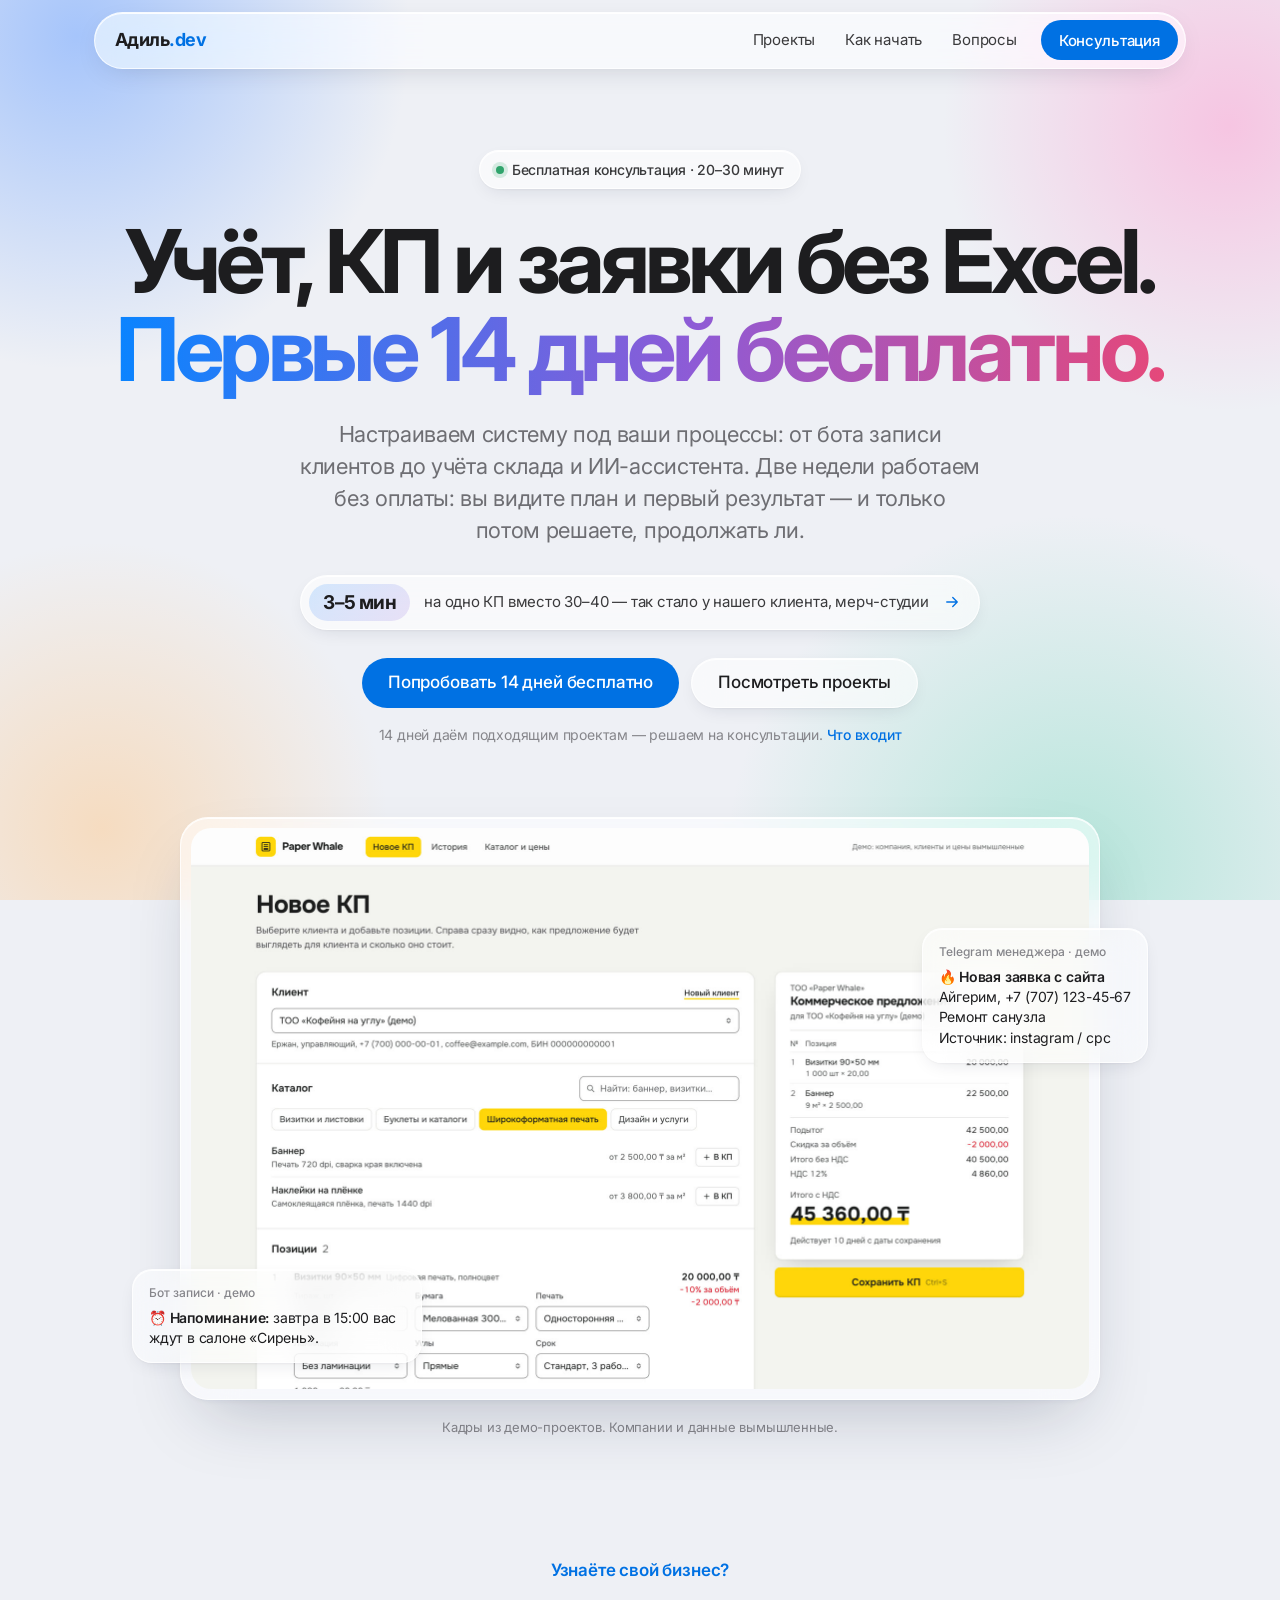
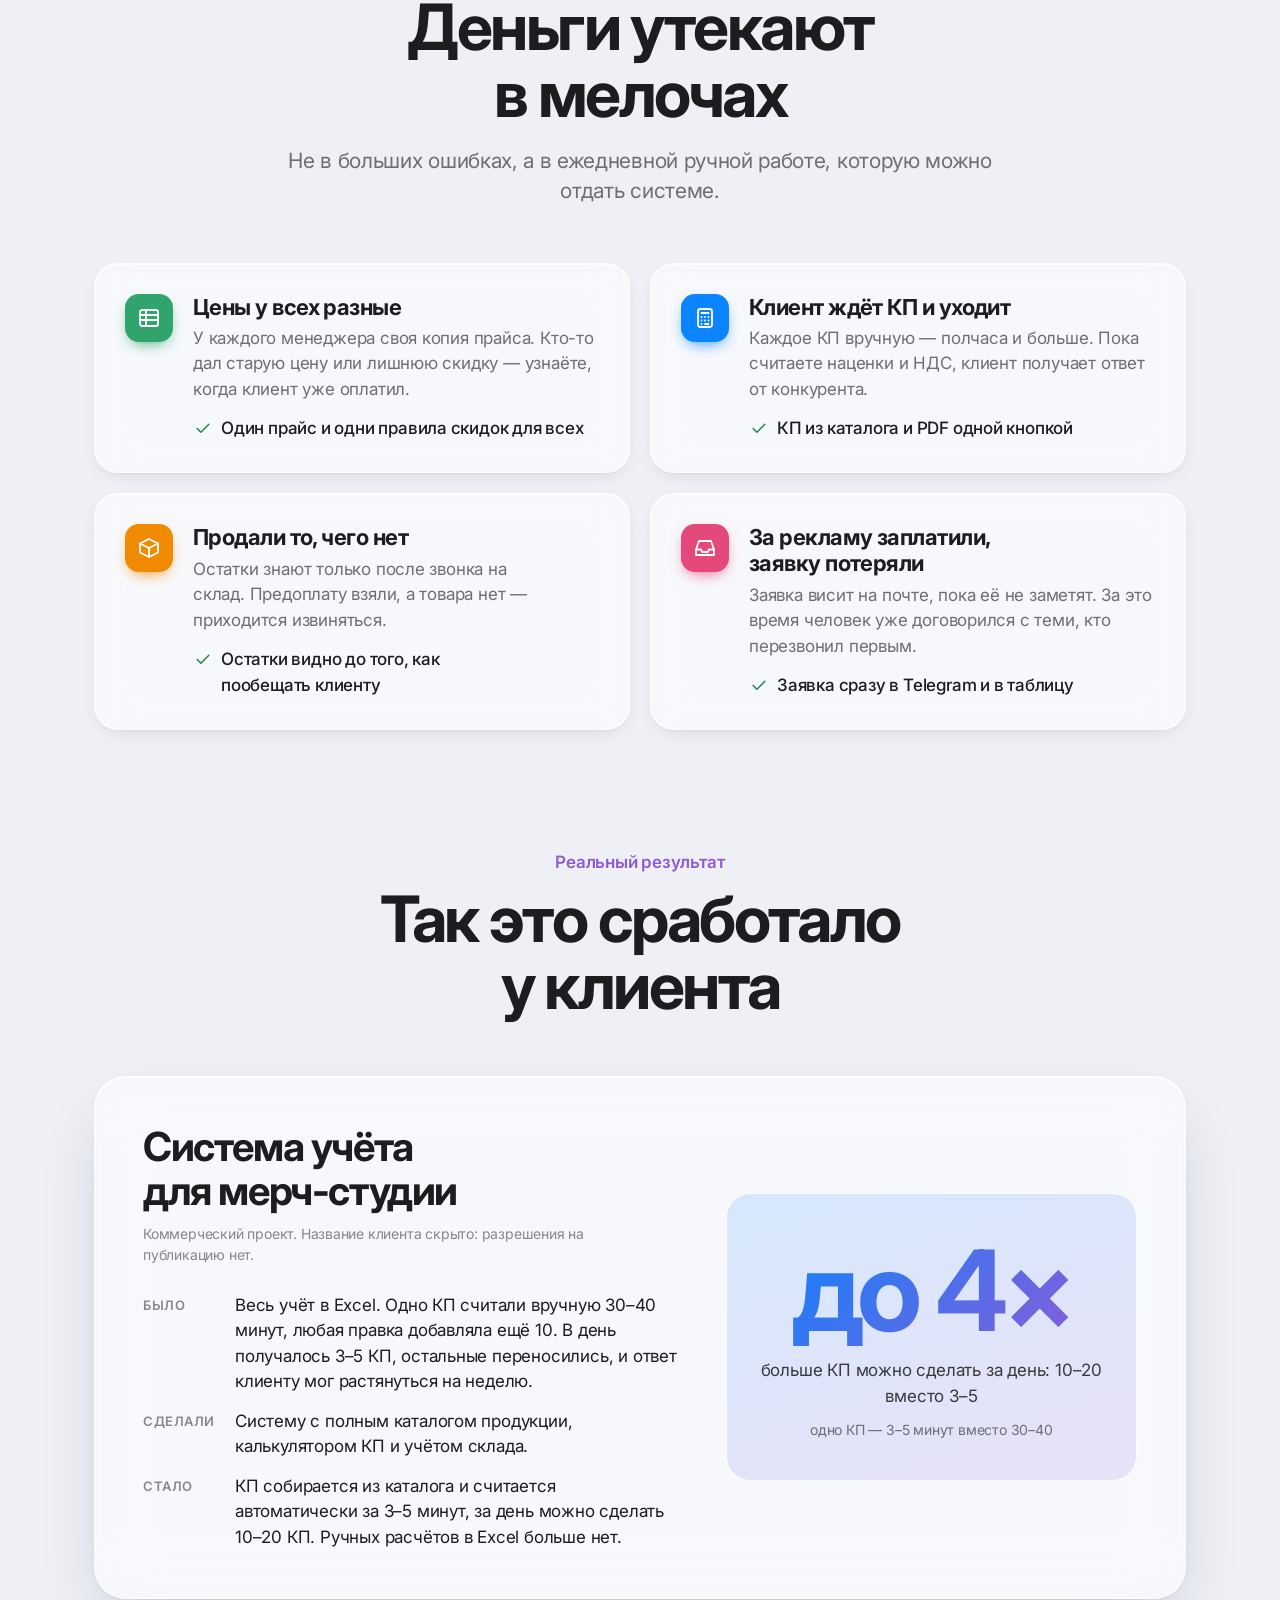
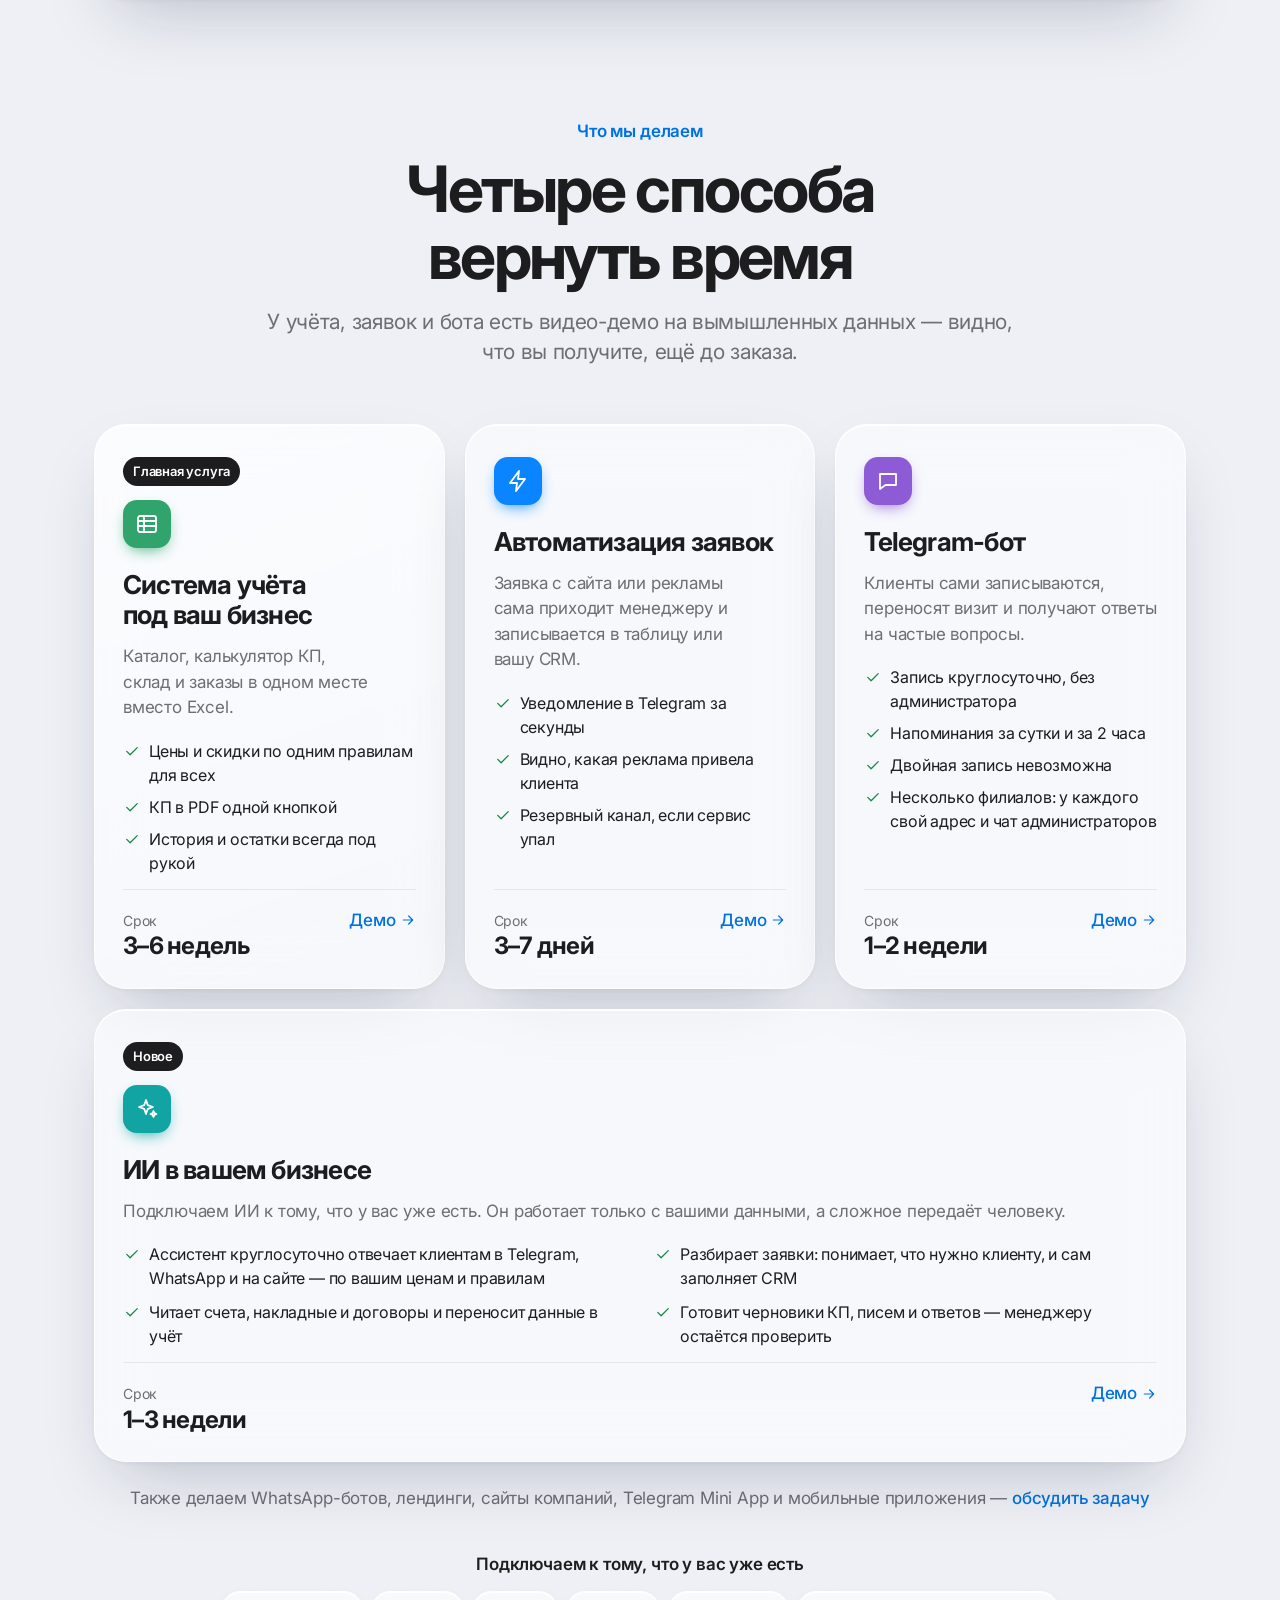
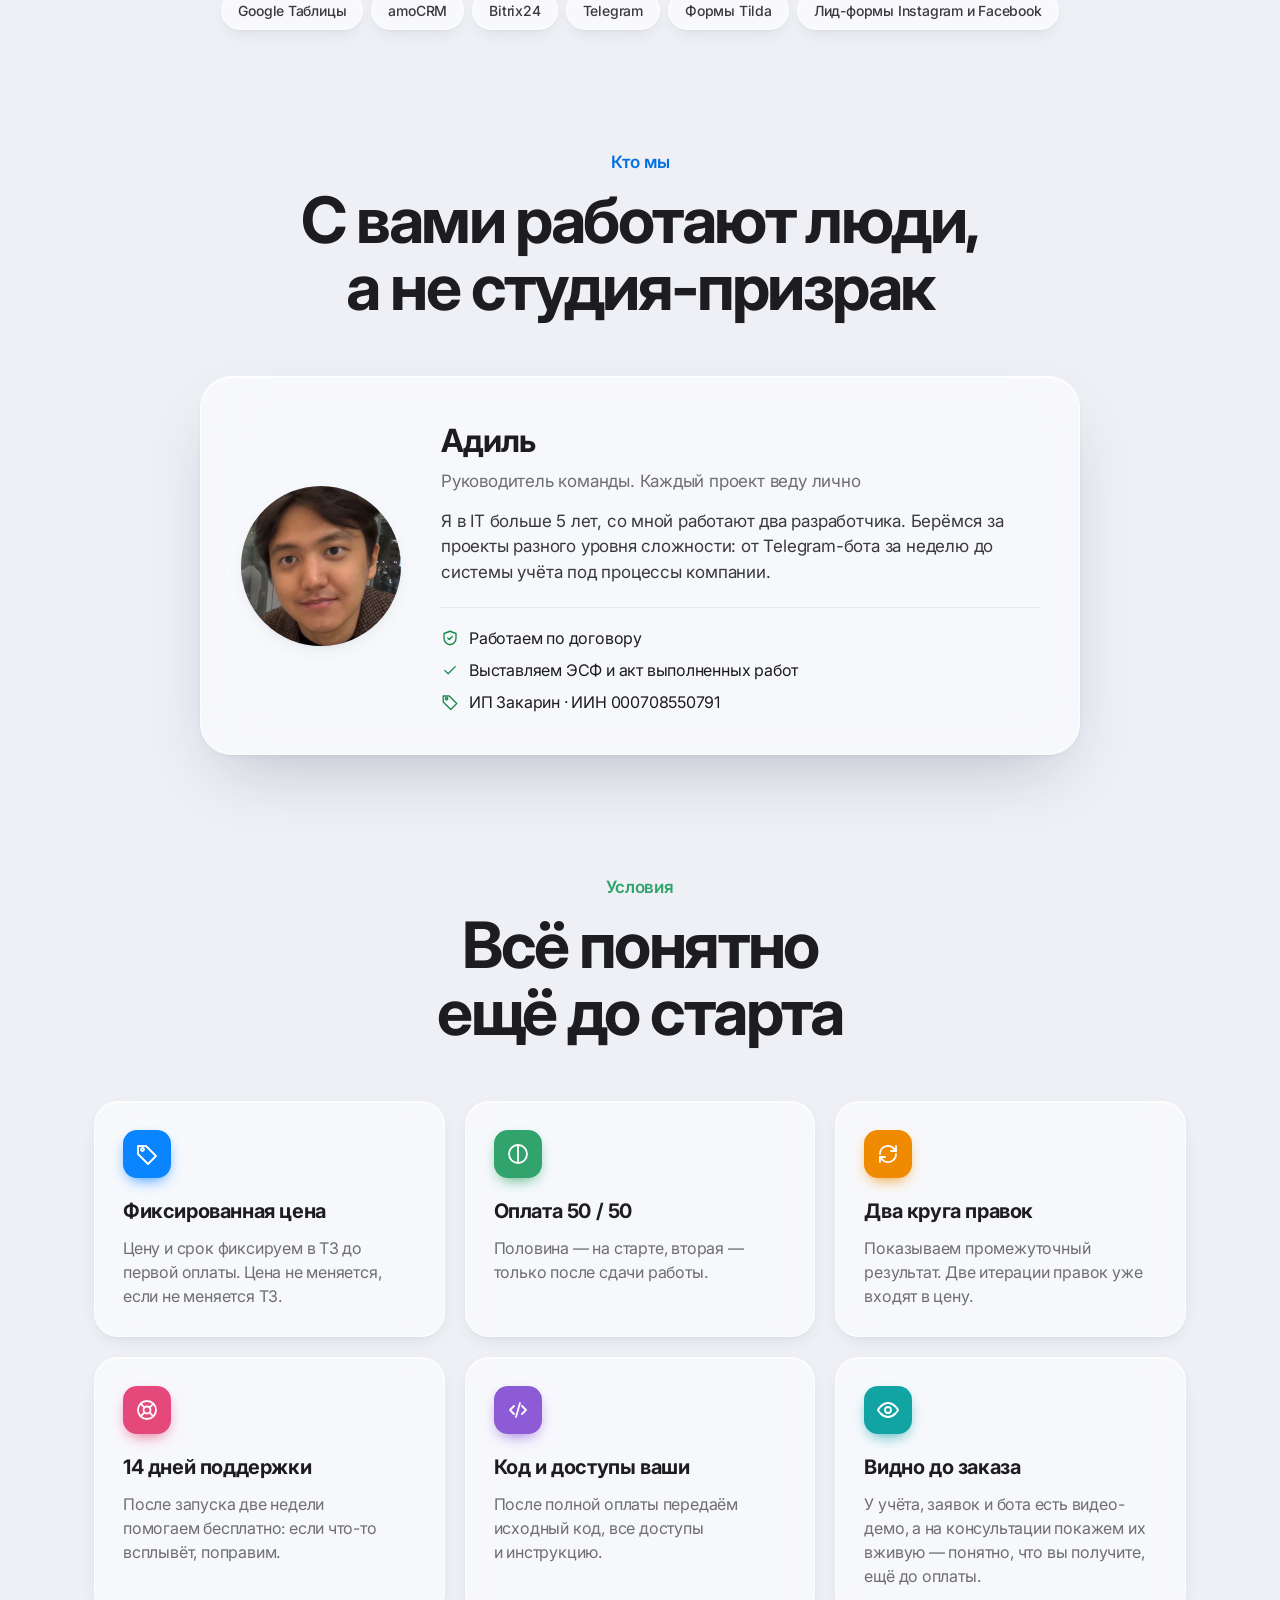
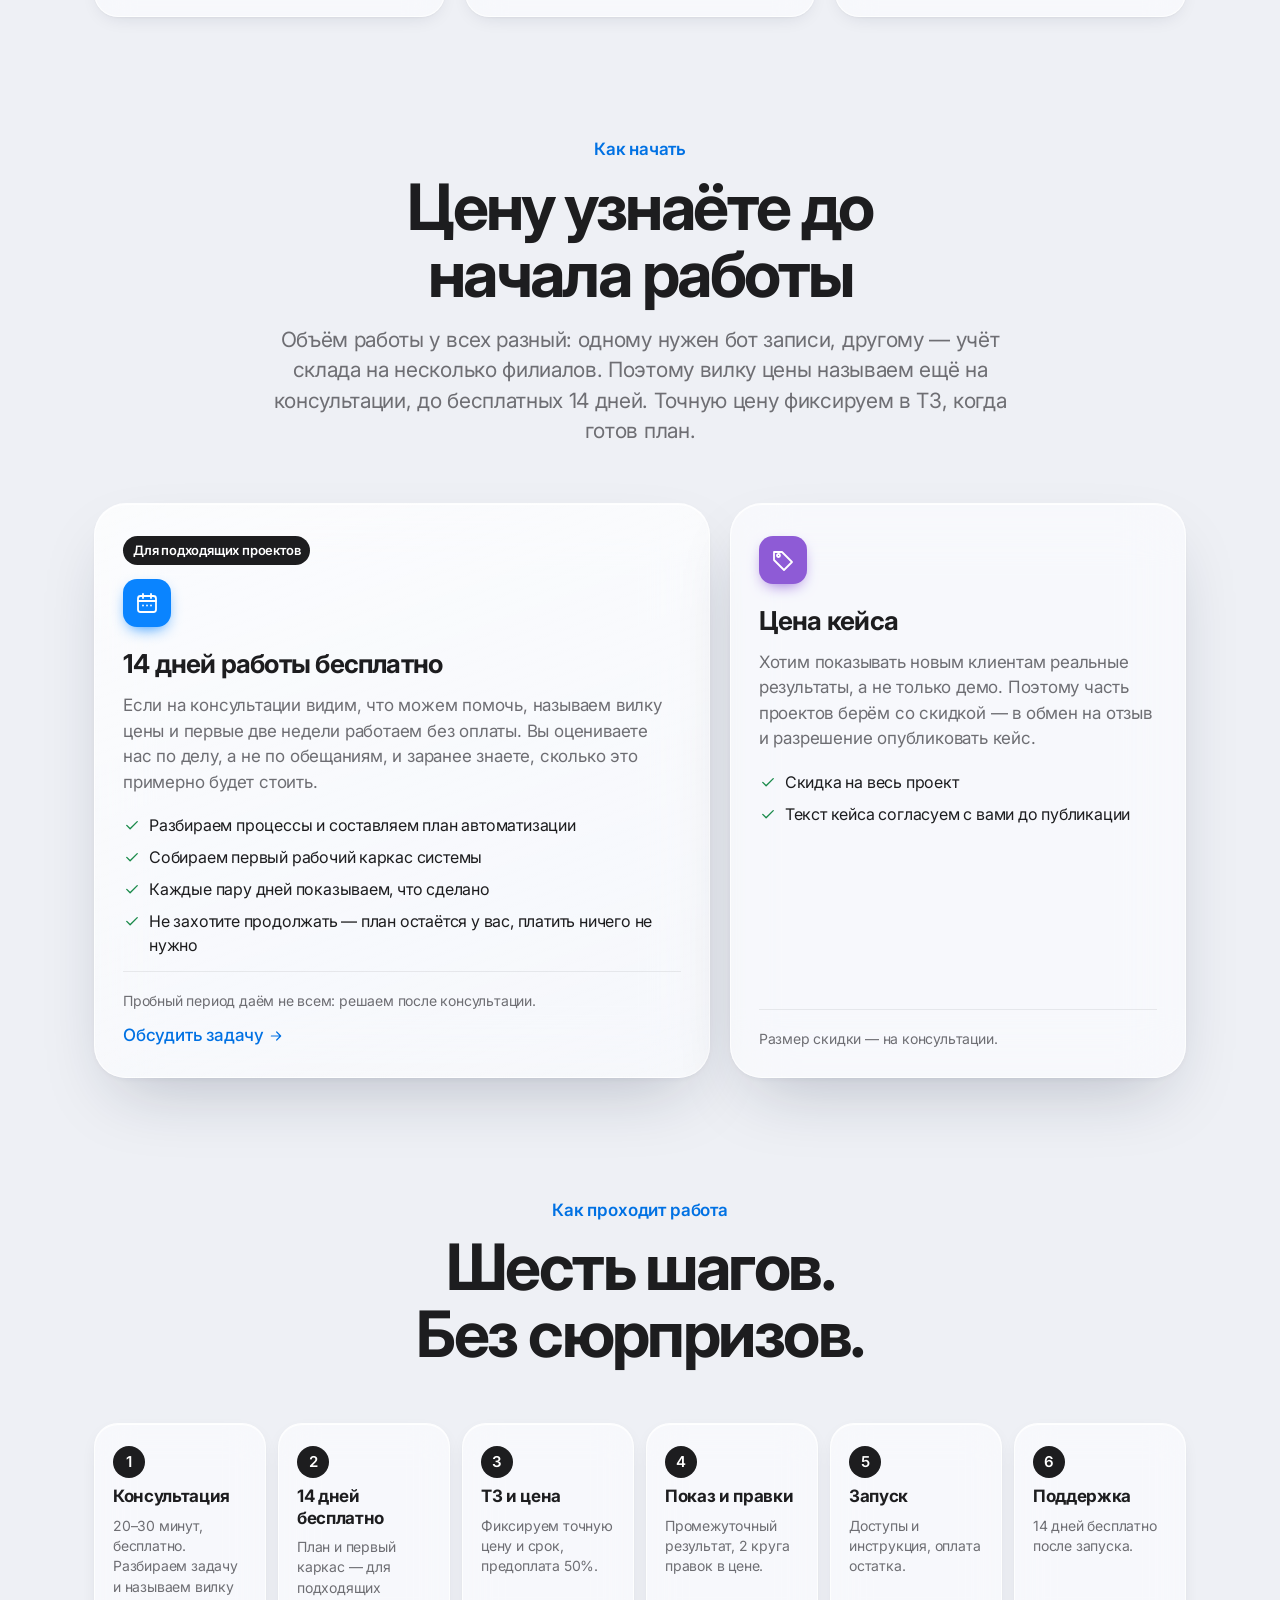
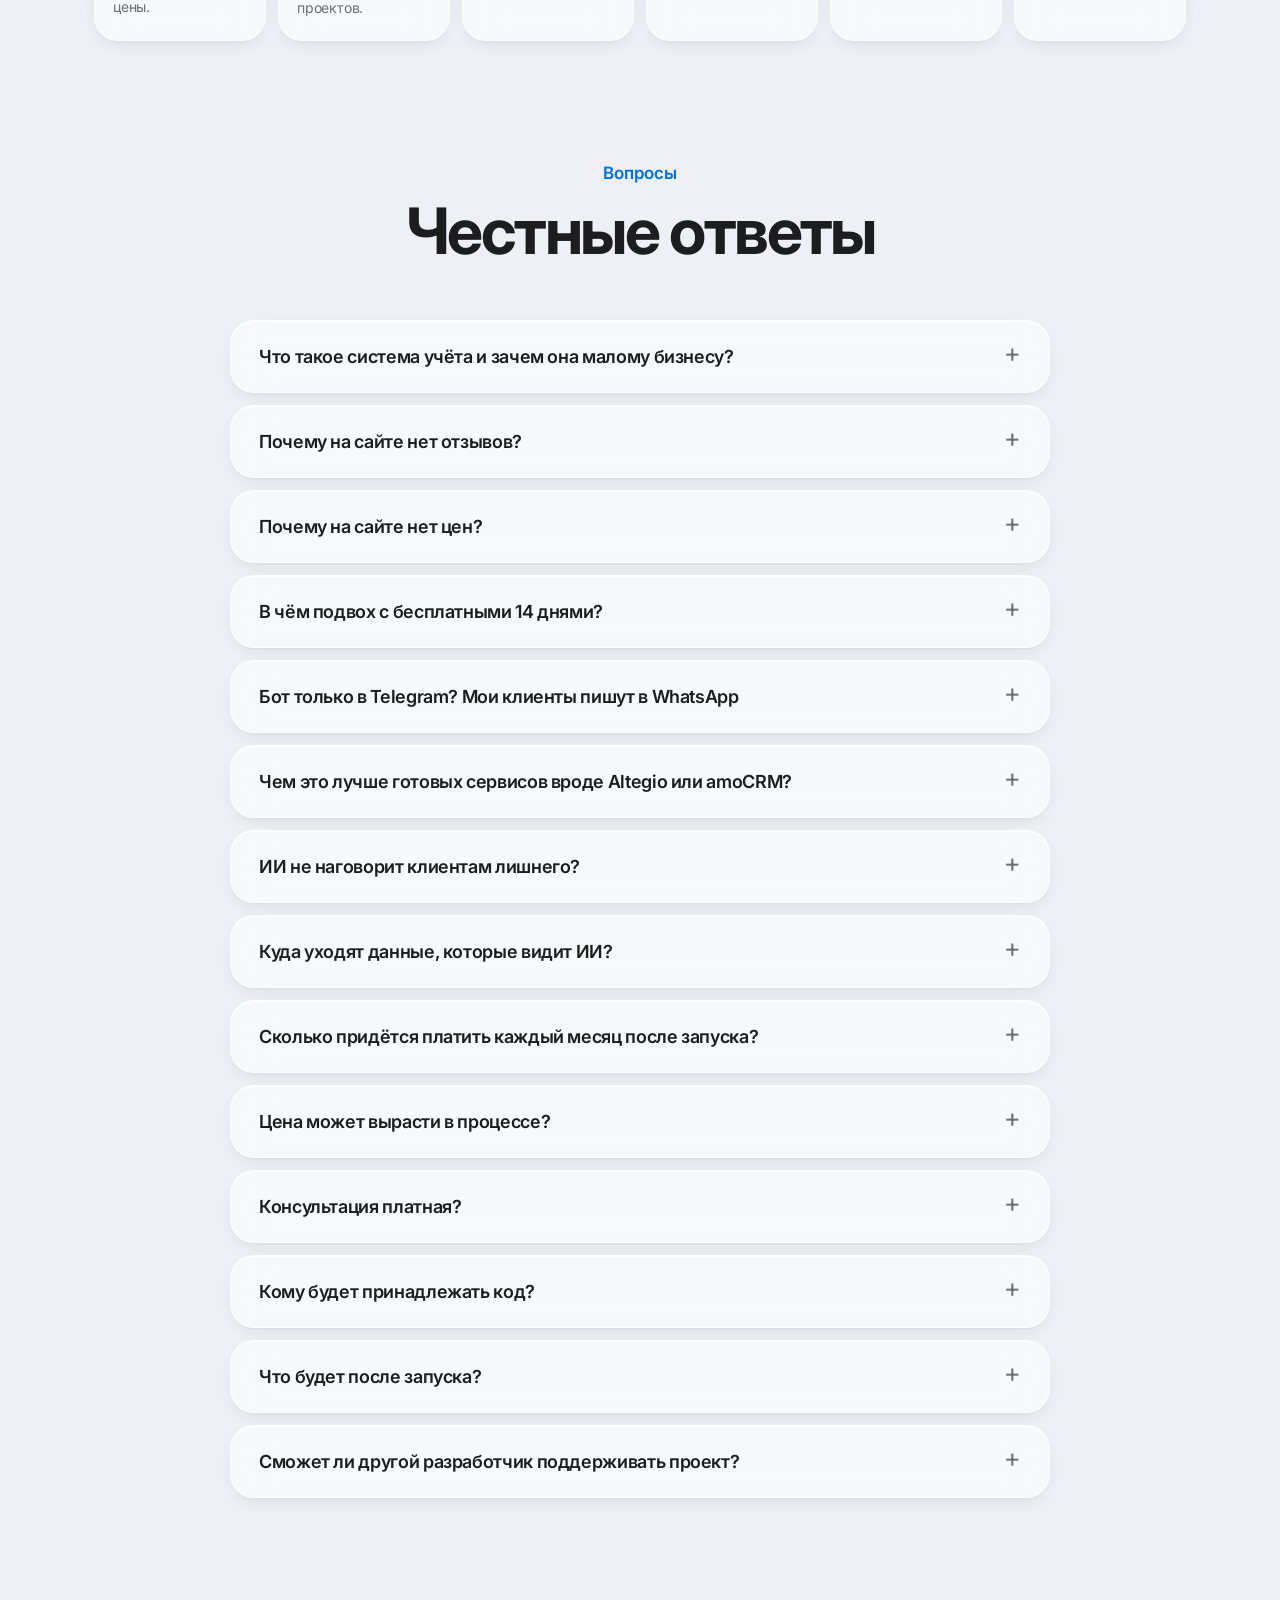
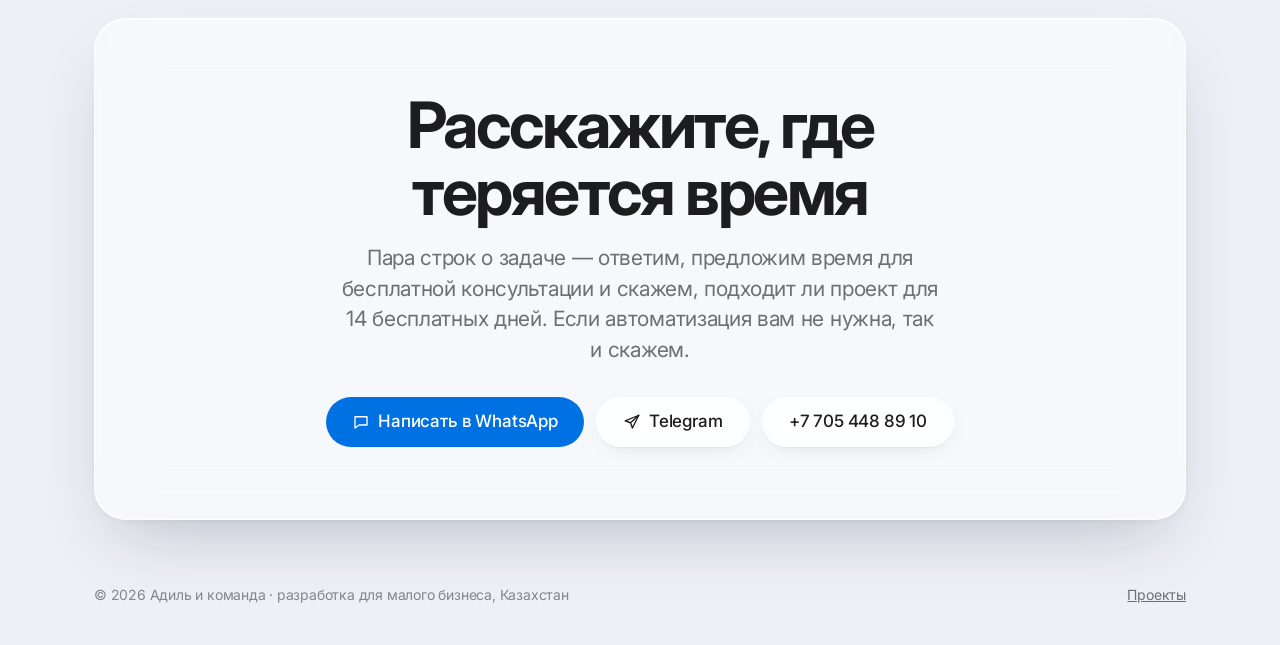
==== index.html @ 3869376c "Add AI assistant feature to bot and update project descriptions" ====
<!doctype html>
<html lang="ru">
<head>
  <meta charset="utf-8">
  <meta name="viewport" content="width=device-width, initial-scale=1">
  <title>Адиль и команда — системы учёта, боты, ИИ и автоматизация для малого бизнеса</title>
  <meta name="description" content="Системы учёта вместо Excel, Telegram-боты, ИИ-ассистенты и автоматизация заявок для малого бизнеса в Казахстане. 14 дней работы бесплатно для подходящих проектов, фиксированная цена, оплата 50/50.">
  <meta property="og:title" content="Автоматизация для малого бизнеса — первые 14 дней бесплатно">
  <meta property="og:description" content="Системы учёта, Telegram-боты, ИИ-ассистенты и автоматизация заявок. 14 дней работы бесплатно, демо до заказа.">
  <meta property="og:image" content="assets/kp-builder.jpg">
  <meta property="og:type" content="website">
  <meta name="theme-color" content="#eef0f5">
  <link rel="preconnect" href="https://fonts.googleapis.com">
  <link rel="preconnect" href="https://fonts.gstatic.com" crossorigin>
  <link href="https://fonts.googleapis.com/css2?family=Inter:wght@400;500;600;700&display=swap" rel="stylesheet">
  <link rel="stylesheet" href="styles.css">
</head>
<body>
  <svg width="0" height="0" style="position:absolute" aria-hidden="true">
    <symbol id="i-table" viewBox="0 0 24 24"><rect x="3" y="4" width="18" height="16" rx="2"/><path d="M3 9h18M3 14h18M9 4v16"/></symbol>
    <symbol id="i-calc" viewBox="0 0 24 24"><rect x="5" y="3" width="14" height="18" rx="2.5"/><path d="M8.5 7h7M8.5 11h.01M12 11h.01M15.5 11h.01M8.5 14.5h.01M12 14.5h.01M15.5 14.5h.01M8.5 18h.01M12 18h3.5"/></symbol>
    <symbol id="i-box" viewBox="0 0 24 24"><path d="M3 7.5 12 3l9 4.5-9 4.5z"/><path d="M3 7.5v9L12 21l9-4.5v-9M12 12v9"/></symbol>
    <symbol id="i-inbox" viewBox="0 0 24 24"><path d="M3 13.5 6 5h12l3 8.5V19H3z"/><path d="M3 13.5h5l1.2 2.5h5.6l1.2-2.5h5"/></symbol>
    <symbol id="i-bolt" viewBox="0 0 24 24"><path d="M13 2 4 14h7l-1 8 9-12h-7z"/></symbol>
    <symbol id="i-bell" viewBox="0 0 24 24"><path d="M6 16v-5a6 6 0 1 1 12 0v5l1.5 2h-15z"/><path d="M10 21h4"/></symbol>
    <symbol id="i-chat" viewBox="0 0 24 24"><path d="M4 5h16v11H9.5L4 20z"/></symbol>
    <symbol id="i-shield" viewBox="0 0 24 24"><path d="M12 3 20 6v6c0 5-3.5 8-8 9-4.5-1-8-4-8-9V6z"/><path d="m9 12 2 2 4-4"/></symbol>
    <symbol id="i-code" viewBox="0 0 24 24"><path d="m8 8-4 4 4 4M16 8l4 4-4 4M14 5l-4 14"/></symbol>
    <symbol id="i-eye" viewBox="0 0 24 24"><path d="M2 12s3.6-7 10-7 10 7 10 7-3.6 7-10 7S2 12 2 12z"/><circle cx="12" cy="12" r="3"/></symbol>
    <symbol id="i-tag" viewBox="0 0 24 24"><path d="M3 12V4h8l10 10-8 8z"/><circle cx="7.5" cy="7.5" r="1.5"/></symbol>
    <symbol id="i-split" viewBox="0 0 24 24"><circle cx="12" cy="12" r="9"/><path d="M12 3v18"/></symbol>
    <symbol id="i-repeat" viewBox="0 0 24 24"><path d="M4 12a8 8 0 0 1 14-5.3L20 9M20 12a8 8 0 0 1-14 5.3L4 15"/><path d="M20 4v5h-5M4 20v-5h5"/></symbol>
    <symbol id="i-life" viewBox="0 0 24 24"><circle cx="12" cy="12" r="9"/><circle cx="12" cy="12" r="3.5"/><path d="m5.6 5.6 4 4M14.4 14.4l4 4M18.4 5.6l-4 4M9.6 14.4l-4 4"/></symbol>
    <symbol id="i-check" viewBox="0 0 24 24"><path d="m5 12.5 4.5 4.5L19 7.5"/></symbol>
    <symbol id="i-arrow" viewBox="0 0 24 24"><path d="M5 12h14M13 6l6 6-6 6"/></symbol>
    <symbol id="i-send" viewBox="0 0 24 24"><path d="M21 3 3 10.5l7 2.5 2.5 7z"/><path d="m21 3-11 10"/></symbol>
    <symbol id="i-calendar" viewBox="0 0 24 24"><rect x="3" y="5" width="18" height="16" rx="2.5"/><path d="M3 10h18M8 3v4M16 3v4M8 14.5h.01M12 14.5h.01M16 14.5h.01"/></symbol>
    <symbol id="i-spark" viewBox="0 0 24 24"><path d="m11 3 1.8 5.2L18 10l-5.2 1.8L11 17l-1.8-5.2L4 10l5.2-1.8z"/><path d="m18.5 14 .9 2.1 2.1.9-2.1.9-.9 2.1-.9-2.1-2.1-.9 2.1-.9z"/></symbol>
  </svg>
  <div class="bg" aria-hidden="true"></div>
  <a class="skip" href="#main">К содержанию</a>

  <header class="nav">
    <a class="nav__logo" href="index.html">Адиль<span>.dev</span></a>
    <nav class="nav__links" aria-label="Разделы">
      <a class="nav__keep" href="projects.html">Проекты</a>
      <a href="#start">Как начать</a>
      <a href="#faq">Вопросы</a>
    </nav>
    <a class="btn btn--sm" href="#contacts">Консультация</a>
  </header>

  <main id="main">
    <!-- Hero -->
    <section class="hero wrap">
      <span class="chip"><i></i>Бесплатная консультация · 20–30 минут</span>
      <h1>Учёт, КП и&nbsp;заявки без&nbsp;Excel.<br><span>Первые 14&nbsp;дней бесплатно.</span></h1>
      <p class="hero__lead">Настраиваем систему под ваши процессы: от&nbsp;бота записи клиентов до&nbsp;учёта склада и&nbsp;ИИ-ассистента. Две недели работаем без оплаты: вы видите план и&nbsp;первый результат — и&nbsp;только потом решаете, продолжать ли.</p>
      <a class="hero__proof" href="#proof">
        <b>3–5&nbsp;мин</b>
        <span>на&nbsp;одно КП вместо <span class="nowrap">30–40</span> — так стало у&nbsp;нашего клиента, <span class="nowrap">мерч-студии</span></span>
        <svg class="ic" aria-hidden="true"><use href="#i-arrow"/></svg>
      </a>
      <div class="hero__cta">
        <a class="btn" href="#contacts">Попробовать 14 дней бесплатно</a>
        <a class="btn btn--glass" href="projects.html">Посмотреть проекты</a>
      </div>
      <p class="hero__note">14 дней даём подходящим проектам — решаем на консультации. <a class="link" href="#start">Что входит</a></p>

      <div class="stage reveal">
        <figure class="stage__shot glass">
          <img src="assets/kp-builder.jpg" width="1800" height="1126" alt="Калькулятор КП: менеджер выбрал клиента и позиции, итог со скидками и НДС считается сам">
        </figure>
        <div class="float float--lead glass glass--sm">
          <small>Telegram менеджера · демо</small>
          🔥 <b>Новая заявка с сайта</b><br>
          Айгерим, +7 (707) 123-45-67<br>
          Ремонт санузла<br>
          Источник: instagram / cpc
        </div>
        <div class="float float--remind glass glass--sm">
          <small>Бот записи · демо</small>
          ⏰ <b>Напоминание:</b> завтра в&nbsp;15:00 вас ждут в&nbsp;салоне «Сирень».
        </div>
        <p class="stage__caption">Кадры из демо-проектов. Компании и данные вымышленные.</p>
      </div>
    </section>

    <!-- Pains -->
    <section class="section wrap" aria-labelledby="pains-title">
      <div class="section-head reveal">
        <p class="eyebrow">Узнаёте свой бизнес?</p>
        <h2 id="pains-title">Деньги утекают в&nbsp;мелочах</h2>
        <p class="lead">Не в больших ошибках, а в ежедневной ручной работе, которую можно отдать системе.</p>
      </div>
      <div class="pains">
        <article class="pain glass glass--sm reveal">
          <span class="ic-badge c-green"><svg class="ic"><use href="#i-table"/></svg></span>
          <h3>Цены у всех разные</h3>
          <p>У каждого менеджера своя копия прайса. Кто-то дал старую цену или лишнюю скидку — узнаёте, когда клиент уже оплатил.</p>
          <p class="pain__fix"><svg class="ic"><use href="#i-check"/></svg>Один прайс и одни правила скидок для всех</p>
        </article>
        <article class="pain glass glass--sm reveal">
          <span class="ic-badge c-blue"><svg class="ic"><use href="#i-calc"/></svg></span>
          <h3>Клиент ждёт КП и уходит</h3>
          <p>Каждое КП вручную — полчаса и больше. Пока считаете наценки и НДС, клиент получает ответ от конкурента.</p>
          <p class="pain__fix"><svg class="ic"><use href="#i-check"/></svg>КП из каталога и PDF одной кнопкой</p>
        </article>
        <article class="pain glass glass--sm reveal">
          <span class="ic-badge c-orange"><svg class="ic"><use href="#i-box"/></svg></span>
          <h3>Продали то, чего нет</h3>
          <p>Остатки знают только после звонка на склад. Предоплату взяли, а товара нет — приходится извиняться.</p>
          <p class="pain__fix"><svg class="ic"><use href="#i-check"/></svg>Остатки видно до того, как пообещать клиенту</p>
        </article>
        <article class="pain glass glass--sm reveal">
          <span class="ic-badge c-pink"><svg class="ic"><use href="#i-inbox"/></svg></span>
          <h3>За рекламу заплатили, заявку потеряли</h3>
          <p>Заявка висит на почте, пока её не заметят. За это время человек уже договорился с теми, кто перезвонил первым.</p>
          <p class="pain__fix"><svg class="ic"><use href="#i-check"/></svg>Заявка сразу в Telegram и в таблицу</p>
        </article>
      </div>
    </section>

    <!-- Proof -->
    <section id="proof" class="section wrap" aria-labelledby="proof-title">
      <div class="section-head reveal">
        <p class="eyebrow c-purple" style="color:var(--c)">Реальный результат</p>
        <h2 id="proof-title">Так это сработало у&nbsp;клиента</h2>
      </div>
      <article class="proof glass reveal">
        <div>
          <h3>Система учёта для мерч-студии</h3>
          <p class="proof__note">Коммерческий проект. Название клиента скрыто: разрешения на публикацию нет.</p>
          <ol class="proof__steps">
            <li><b>Было</b><span>Весь учёт в Excel. Одно КП считали вручную 30–40 минут, любая правка добавляла ещё 10. В день получалось 3–5 КП, остальные переносились, и ответ клиенту мог растянуться на неделю.</span></li>
            <li><b>Сделали</b><span>Систему с полным каталогом продукции, калькулятором КП и учётом склада.</span></li>
            <li><b>Стало</b><span>КП собирается из каталога и считается автоматически за 3–5 минут, за день можно сделать 10–20 КП. Ручных расчётов в Excel больше нет.</span></li>
          </ol>
        </div>
        <div class="metric">
          <b>до 4×</b>
          <span>больше КП можно сделать за день: 10–20 вместо 3–5</span>
          <small class="metric__how">одно КП — 3–5 минут вместо 30–40</small>
        </div>
      </article>
    </section>

    <!-- Offers -->
    <section class="section wrap" aria-labelledby="offers-title">
      <div class="section-head reveal">
        <p class="eyebrow">Что мы делаем</p>
        <h2 id="offers-title">Четыре способа вернуть время</h2>
        <!-- TODO(живые демо): когда задеплоите демо (например, на Vercel), добавьте в карточки ссылки «Попробовать» и верните формулировку «работающее демо» -->
        <p class="lead">У учёта, заявок и бота есть видео-демо на вымышленных данных — видно, что вы получите, ещё до заказа.</p>
      </div>
      <div class="offers">
        <article class="offer offer--main glass reveal">
          <span class="offer__badge">Главная услуга</span>
          <span class="ic-badge c-green"><svg class="ic"><use href="#i-table"/></svg></span>
          <h3>Система учёта под ваш бизнес</h3>
          <p>Каталог, калькулятор КП, склад и заказы в одном месте вместо Excel.</p>
          <ul>
            <li><svg class="ic"><use href="#i-check"/></svg>Цены и скидки по одним правилам для всех</li>
            <li><svg class="ic"><use href="#i-check"/></svg>КП в PDF одной кнопкой</li>
            <li><svg class="ic"><use href="#i-check"/></svg>История и остатки всегда под рукой</li>
          </ul>
          <div class="offer__foot">
            <div class="offer__price"><span>Срок</span><b>3–6 недель</b></div>
            <a class="link" href="projects.html#kp">Демо <svg class="ic"><use href="#i-arrow"/></svg></a>
          </div>
        </article>
        <article class="offer glass reveal">
          <span class="ic-badge c-blue"><svg class="ic"><use href="#i-bolt"/></svg></span>
          <h3>Автоматизация заявок</h3>
          <p>Заявка с сайта или рекламы сама приходит менеджеру и записывается в таблицу или вашу CRM.</p>
          <ul>
            <li><svg class="ic"><use href="#i-check"/></svg>Уведомление в Telegram за секунды</li>
            <li><svg class="ic"><use href="#i-check"/></svg>Видно, какая реклама привела клиента</li>
            <li><svg class="ic"><use href="#i-check"/></svg>Резервный канал, если сервис упал</li>
          </ul>
          <div class="offer__foot">
            <div class="offer__price"><span>Срок</span><b>3–7 дней</b></div>
            <a class="link" href="projects.html#leads">Демо <svg class="ic"><use href="#i-arrow"/></svg></a>
          </div>
        </article>
        <article class="offer glass reveal">
          <span class="ic-badge c-purple"><svg class="ic"><use href="#i-chat"/></svg></span>
          <h3>Telegram-бот</h3>
          <p>Клиенты сами записываются, переносят визит и получают ответы на частые вопросы.</p>
          <ul>
            <li><svg class="ic"><use href="#i-check"/></svg>Запись круглосуточно, без администратора</li>
            <li><svg class="ic"><use href="#i-check"/></svg>Напоминания за сутки и за 2 часа</li>
            <li><svg class="ic"><use href="#i-check"/></svg>Двойная запись невозможна</li>
            <li><svg class="ic"><use href="#i-check"/></svg>Несколько филиалов: у каждого свой адрес и чат администраторов</li>
          </ul>
          <div class="offer__foot">
            <div class="offer__price"><span>Срок</span><b>1–2 недели</b></div>
            <a class="link" href="projects.html#bot">Демо <svg class="ic"><use href="#i-arrow"/></svg></a>
          </div>
        </article>
        <article class="offer offer--wide glass reveal">
          <span class="offer__badge">Новое</span>
          <span class="ic-badge c-teal"><svg class="ic"><use href="#i-spark"/></svg></span>
          <h3>ИИ в вашем бизнесе</h3>
          <p>Подключаем ИИ к тому, что у вас уже есть. Он работает только с вашими данными, а сложное передаёт человеку.</p>
          <ul>
            <li><svg class="ic"><use href="#i-check"/></svg>Ассистент круглосуточно отвечает клиентам в Telegram, WhatsApp и на сайте — по вашим ценам и правилам</li>
            <li><svg class="ic"><use href="#i-check"/></svg>Разбирает заявки: понимает, что нужно клиенту, и сам заполняет CRM</li>
            <li><svg class="ic"><use href="#i-check"/></svg>Читает счета, накладные и договоры и переносит данные в учёт</li>
            <li><svg class="ic"><use href="#i-check"/></svg>Готовит черновики КП, писем и ответов — менеджеру остаётся проверить</li>
          </ul>
          <div class="offer__foot">
            <div class="offer__price"><span>Срок</span><b>1–3 недели</b></div>
            <a class="link" href="projects.html#bot-ai">Демо <svg class="ic"><use href="#i-arrow"/></svg></a>
          </div>
        </article>
      </div>
      <p class="more reveal">Также делаем WhatsApp-ботов, лендинги, сайты компаний, Telegram Mini App и мобильные приложения — <a class="link" href="#contacts">обсудить задачу</a></p>
      <div class="integrations reveal">
        <p>Подключаем к тому, что у вас уже есть</p>
        <!-- TODO(интеграции): уберите то, за что не берётесь; добавьте 1С и Kaspi, если готовы с ними работать -->
        <ul class="integrations__list">
          <li class="chip">Google Таблицы</li>
          <li class="chip">amoCRM</li>
          <li class="chip">Bitrix24</li>
          <li class="chip">Telegram</li>
          <li class="chip">Формы Tilda</li>
          <li class="chip">Лид-формы Instagram и Facebook</li>
        </ul>
      </div>
    </section>

    <!-- About -->
    <section class="section wrap" aria-labelledby="about-title">
      <div class="section-head reveal">
        <p class="eyebrow">Кто мы</p>
        <h2 id="about-title">С&nbsp;вами работают люди, а&nbsp;не&nbsp;студия&#8209;призрак</h2>
      </div>
      <article class="about glass reveal">
        <img class="about__photo" src="assets/adil.jpg" width="480" height="480" alt="Адиль" loading="lazy">
        <div class="about__body">
          <h3>Адиль</h3>
          <p class="about__role">Руководитель команды. Каждый проект веду лично</p>
          <p>Я в IT больше 5 лет, со мной работают два разработчика. Берёмся за проекты разного уровня сложности: от Telegram-бота за неделю до системы учёта под процессы компании.</p>
          <ul class="about__facts">
            <li><svg class="ic"><use href="#i-shield"/></svg>Работаем по договору</li>
            <li><svg class="ic"><use href="#i-check"/></svg>Выставляем ЭСФ и акт выполненных работ</li>
            <li><svg class="ic"><use href="#i-tag"/></svg>ИП Закарин · ИИН 000708550791</li>
          </ul>
        </div>
      </article>
    </section>

    <!-- Trust -->
    <section class="section wrap" aria-labelledby="trust-title">
      <div class="section-head reveal">
        <p class="eyebrow c-green" style="color:var(--c)">Условия</p>
        <h2 id="trust-title">Всё понятно ещё до&nbsp;старта</h2>
      </div>
      <ul class="trust">
        <li class="glass glass--sm reveal">
          <span class="ic-badge c-blue"><svg class="ic"><use href="#i-tag"/></svg></span>
          <h3>Фиксированная цена</h3>
          <p>Цену и срок фиксируем в ТЗ до первой оплаты. Цена не меняется, если не меняется ТЗ.</p>
        </li>
        <li class="glass glass--sm reveal">
          <span class="ic-badge c-green"><svg class="ic"><use href="#i-split"/></svg></span>
          <h3>Оплата 50 / 50</h3>
          <p>Половина — на старте, вторая — только после сдачи работы.</p>
        </li>
        <li class="glass glass--sm reveal">
          <span class="ic-badge c-orange"><svg class="ic"><use href="#i-repeat"/></svg></span>
          <h3>Два круга правок</h3>
          <p>Показываем промежуточный результат. Две итерации правок уже входят в цену.</p>
        </li>
        <li class="glass glass--sm reveal">
          <span class="ic-badge c-pink"><svg class="ic"><use href="#i-life"/></svg></span>
          <h3>14 дней поддержки</h3>
          <p>После запуска две недели помогаем бесплатно: если что-то всплывёт, поправим.</p>
        </li>
        <li class="glass glass--sm reveal">
          <span class="ic-badge c-purple"><svg class="ic"><use href="#i-code"/></svg></span>
          <h3>Код и доступы ваши</h3>
          <p>После полной оплаты передаём исходный код, все доступы и инструкцию.</p>
        </li>
        <li class="glass glass--sm reveal">
          <span class="ic-badge c-teal"><svg class="ic"><use href="#i-eye"/></svg></span>
          <h3>Видно до заказа</h3>
          <p>У учёта, заявок и бота есть видео-демо, а на консультации покажем их вживую — понятно, что вы получите, ещё до оплаты.</p>
        </li>
      </ul>
    </section>

    <!-- Start -->
    <section id="start" class="section wrap" aria-labelledby="start-title">
      <div class="section-head reveal">
        <p class="eyebrow">Как начать</p>
        <h2 id="start-title">Цену узнаёте до начала работы</h2>
        <p class="lead">Объём работы у всех разный: одному нужен бот записи, другому — учёт склада на несколько филиалов. Поэтому вилку цены называем ещё на консультации, до бесплатных 14 дней. Точную цену фиксируем в ТЗ, когда готов план.</p>
      </div>
      <div class="start">
        <article class="offer offer--main glass reveal">
          <span class="offer__badge">Для подходящих проектов</span>
          <span class="ic-badge c-blue"><svg class="ic"><use href="#i-calendar"/></svg></span>
          <h3>14 дней работы бесплатно</h3>
          <p>Если на консультации видим, что можем помочь, называем вилку цены и первые две недели работаем без оплаты. Вы оцениваете нас по делу, а не по обещаниям, и заранее знаете, сколько это примерно будет стоить.</p>
          <ul>
            <li><svg class="ic"><use href="#i-check"/></svg>Разбираем процессы и составляем план автоматизации</li>
            <li><svg class="ic"><use href="#i-check"/></svg>Собираем первый рабочий каркас системы</li>
            <li><svg class="ic"><use href="#i-check"/></svg>Каждые пару дней показываем, что сделано</li>
            <li><svg class="ic"><use href="#i-check"/></svg>Не захотите продолжать — план остаётся у вас, платить ничего не нужно</li>
          </ul>
          <div class="offer__foot">
            <p class="offer__note">Пробный период даём не всем: решаем после консультации.</p>
            <a class="link" href="#contacts">Обсудить задачу <svg class="ic"><use href="#i-arrow"/></svg></a>
          </div>
        </article>
        <article class="offer glass reveal">
          <span class="ic-badge c-purple"><svg class="ic"><use href="#i-tag"/></svg></span>
          <h3>Цена кейса</h3>
          <p>Хотим показывать новым клиентам реальные результаты, а не только демо. Поэтому часть проектов берём со скидкой — в обмен на отзыв и разрешение опубликовать кейс.</p>
          <ul>
            <li><svg class="ic"><use href="#i-check"/></svg>Скидка на весь проект</li>
            <li><svg class="ic"><use href="#i-check"/></svg>Текст кейса согласуем с вами до публикации</li>
          </ul>
          <div class="offer__foot">
            <p class="offer__note">Размер скидки — на консультации.</p>
          </div>
        </article>
      </div>
    </section>

    <!-- Process -->
    <section class="section wrap" aria-labelledby="process-title">
      <div class="section-head reveal">
        <p class="eyebrow">Как проходит работа</p>
        <h2 id="process-title">Шесть шагов. Без&nbsp;сюрпризов.</h2>
      </div>
      <ol class="steps">
        <li class="glass glass--sm reveal"><b>Консультация</b><span>20–30 минут, бесплатно. Разбираем задачу и называем вилку цены.</span></li>
        <li class="glass glass--sm reveal"><b>14 дней бесплатно</b><span>План и первый каркас — для подходящих проектов.</span></li>
        <li class="glass glass--sm reveal"><b>ТЗ и цена</b><span>Фиксируем точную цену и срок, предоплата 50%.</span></li>
        <li class="glass glass--sm reveal"><b>Показ и правки</b><span>Промежуточный результат, 2 круга правок в цене.</span></li>
        <li class="glass glass--sm reveal"><b>Запуск</b><span>Доступы и инструкция, оплата остатка.</span></li>
        <li class="glass glass--sm reveal"><b>Поддержка</b><span>14 дней бесплатно после запуска.</span></li>
      </ol>
    </section>

    <!-- FAQ -->
    <section id="faq" class="section wrap" aria-labelledby="faq-title">
      <div class="section-head reveal">
        <p class="eyebrow">Вопросы</p>
        <h2 id="faq-title">Честные ответы</h2>
      </div>
      <div class="faq">
        <details class="glass glass--sm reveal">
          <summary>Что такое система учёта и зачем она малому бизнесу?</summary>
          <p>Система учёта (по-английски ERP) — программа, в которой бизнес ведёт учёт в одном месте: каталог и цены, заказы, склад и остатки, расчёт коммерческих предложений. Вместо разрозненных таблиц Excel у всех сотрудников одни и те же данные и одни правила расчёта. Для малого бизнеса это не громоздкая корпоративная программа, а система под ваши процессы — только те модули, которые вам нужны. Пример такого модуля — <a class="link" href="projects.html#kp">калькулятор КП</a>.</p>
        </details>
        <details class="glass glass--sm reveal">
          <summary>Почему на сайте нет отзывов?</summary>
          <p>Коммерческий кейс здесь пока один, и клиент не дал разрешения публиковать детали — поэтому его название скрыто. Чтобы вам не приходилось верить на слово, мы записали видео-демо основных услуг и покажем их вживую на консультации. А подходящим проектам даём <a class="link" href="#start">14 дней работы бесплатно</a>: вы оцениваете нас по результату, а не по отзывам. Если готовы стать нашим кейсом и оставить отзыв — сделаем скидку.</p>
        </details>
        <details class="glass glass--sm reveal">
          <summary>Почему на сайте нет цен?</summary>
          <p>Объём работы у всех разный: бот записи для одного салона и учёт склада для компании с филиалами отличаются в разы. Поэтому вилку цены называем ещё на бесплатной консультации, до 14 бесплатных дней, — вы сразу понимаете порядок суммы. Точную цену фиксируем в ТЗ, когда готов план, и дальше она не меняется, если не меняется ТЗ.</p>
        </details>
        <details class="glass glass--sm reveal">
          <summary>В чём подвох с бесплатными 14 днями?</summary>
          <p>Подвоха нет. За две недели вы видите, как мы работаем, а мы — подходит ли нам задача. Если решите не продолжать, план автоматизации остаётся у вас и платить ничего не нужно. Пробный период даём не всем: решаем после консультации.</p>
        </details>
        <details class="glass glass--sm reveal">
          <summary>Бот только в Telegram? Мои клиенты пишут в WhatsApp</summary>
          <p>Бот записи работает в Telegram: там удобные кнопки, а подключение бесплатное. WhatsApp-бот работает через официальный платный API Meta, поэтому обходится дороже каждый месяц. Клиентов из WhatsApp и Instagram бот не теряет: ссылку на запись ставят в шапку профиля и в автоответ, и человек записывается в пару нажатий. Если нужен бот именно в WhatsApp, сделаем за 2–3 недели, а сообщения оплачиваются отдельно по тарифам Meta.</p>
        </details>
        <details class="glass glass--sm reveal">
          <summary>Чем это лучше готовых сервисов вроде Altegio или amoCRM?</summary>
          <p>Готовый сервис хорош, если ваши процессы в него укладываются. Мы нужны, когда не укладываются или когда надоело платить подписку за каждого сотрудника. Вы платите за разработку один раз, система делает ровно то, что нужно вашему бизнесу, а код и данные принадлежат вам. Каждый месяц остаётся только оплата сервера. Если у вас уже есть amoCRM или Bitrix24, мы их не меняем, а подключаем к ним заявки и ботов.</p>
        </details>
        <details class="glass glass--sm reveal">
          <summary>ИИ не наговорит клиентам лишнего?</summary>
          <p>Ассистент отвечает только по вашей базе знаний: прайсу, услугам, правилам записи. Если ответа там нет или вопрос сложный, он передаёт диалог менеджеру, а не придумывает. Перед запуском проверяем его на реальных вопросах ваших клиентов, а все диалоги сохраняются — видно, что и кому он ответил.</p>
        </details>
        <details class="glass glass--sm reveal">
          <summary>Куда уходят данные, которые видит ИИ?</summary>
          <p>Подключаем ИИ-модели через официальный платный API. По условиям крупных провайдеров, например Anthropic и OpenAI, данные из API не используются для обучения моделей. Модели передаём только то, что нужно для конкретного ответа: без паролей, номеров карт и лишних личных данных.</p>
        </details>
        <details class="glass glass--sm reveal">
          <summary>Сколько придётся платить каждый месяц после запуска?</summary>
          <p>Только за сервер, напрямую хостингу, без нашей наценки. Для Telegram-бота или автоматизации заявок достаточно сервера в Казахстане за 4 000–6 000 ₸ в месяц, для системы учёта — 8 000–10 000 ₸. Сервис автоматизации n8n, база данных и Telegram на этом сервере работают бесплатно, отдельных подписок нет. У WhatsApp-бота добавляется оплата сообщений Meta: первые 1 000 ответов клиентам в месяц бесплатно, дальше и напоминания — примерно 8–10 ₸ за сообщение. У ИИ-решений добавляется оплата ИИ-модели по факту: около 1–5 ₸ за ответ, то есть примерно 1 000–5 000 ₸ за тысячу ответов клиентам в месяц. Домен для сайта оплачивается раз в год. Сервер и счета оформляем на вас.</p>
        </details>
        <details class="glass glass--sm reveal">
          <summary>Цена может вырасти в процессе?</summary>
          <p>Нет, если не меняется ТЗ. Цена фиксируется в ТЗ до старта. Если по ходу появится новая задача, сначала договариваемся о ней отдельно.</p>
        </details>
        <details class="glass glass--sm reveal">
          <summary>Консультация платная?</summary>
          <p>Нет. 20–30 минут, бесплатно и без обязательств: разберём задачу, и вы поймёте, нужно ли её автоматизировать и сколько это примерно будет стоить.</p>
        </details>
        <details class="glass glass--sm reveal">
          <summary>Кому будет принадлежать код?</summary>
          <p>Вам. После полной оплаты передаём исходный код, все доступы и инструкцию.</p>
        </details>
        <details class="glass glass--sm reveal">
          <summary>Что будет после запуска?</summary>
          <p>14 дней бесплатной поддержки. Дальше — по желанию: ежемесячная поддержка с правками, обновлениями и мониторингом.</p>
        </details>
        <details class="glass glass--sm reveal">
          <summary>Сможет ли другой разработчик поддерживать проект?</summary>
          <p>Да. Делаем на популярных технологиях, с которыми работает большинство разработчиков: Next.js, TypeScript, React Native, Supabase, n8n. Вместе с кодом передаём доступы и инструкцию, так что проект не привязан к нам.</p>
        </details>
      </div>
    </section>

    <!-- Final CTA -->
    <section id="contacts" class="section wrap" aria-labelledby="contacts-title">
      <div class="final glass reveal">
        <h2 id="contacts-title" class="h2">Расскажите, где теряется время</h2>
        <p class="lead">Пара строк о задаче — ответим, предложим время для бесплатной консультации и скажем, подходит ли проект для 14 бесплатных дней. Если автоматизация вам не нужна, так и скажем.</p>
        <div class="final__cta">
          <!-- Готовый текст первого сообщения: «Здравствуйте, Адиль! Хочу обсудить автоматизацию. Наш бизнес: » -->
          <a class="btn" href="https://wa.me/77054488910?text=%D0%97%D0%B4%D1%80%D0%B0%D0%B2%D1%81%D1%82%D0%B2%D1%83%D0%B9%D1%82%D0%B5%2C%20%D0%90%D0%B4%D0%B8%D0%BB%D1%8C%21%20%D0%A5%D0%BE%D1%87%D1%83%20%D0%BE%D0%B1%D1%81%D1%83%D0%B4%D0%B8%D1%82%D1%8C%20%D0%B0%D0%B2%D1%82%D0%BE%D0%BC%D0%B0%D1%82%D0%B8%D0%B7%D0%B0%D1%86%D0%B8%D1%8E.%20%D0%9D%D0%B0%D1%88%20%D0%B1%D0%B8%D0%B7%D0%BD%D0%B5%D1%81%3A%20" target="_blank" rel="noopener"><svg class="ic"><use href="#i-chat"/></svg>Написать в WhatsApp</a>
          <a class="btn btn--glass" href="https://t.me/Adil_Zakarin?text=%D0%97%D0%B4%D1%80%D0%B0%D0%B2%D1%81%D1%82%D0%B2%D1%83%D0%B9%D1%82%D0%B5%2C%20%D0%90%D0%B4%D0%B8%D0%BB%D1%8C%21%20%D0%A5%D0%BE%D1%87%D1%83%20%D0%BE%D0%B1%D1%81%D1%83%D0%B4%D0%B8%D1%82%D1%8C%20%D0%B0%D0%B2%D1%82%D0%BE%D0%BC%D0%B0%D1%82%D0%B8%D0%B7%D0%B0%D1%86%D0%B8%D1%8E.%20%D0%9D%D0%B0%D1%88%20%D0%B1%D0%B8%D0%B7%D0%BD%D0%B5%D1%81%3A%20" target="_blank" rel="noopener"><svg class="ic"><use href="#i-send"/></svg>Telegram</a>
          <a class="btn btn--glass" href="tel:+77054488910"><span class="nowrap">+7 705 448 89 10</span></a>
        </div>
      </div>
    </section>
  </main>

  <footer class="footer wrap">
    <span>© <span data-year>2026</span> Адиль и команда · разработка для малого бизнеса, Казахстан</span>
    <a href="projects.html">Проекты</a>
  </footer>

  <script src="script.js" defer></script>
</body>
</html>
---- styles.css ----
:root {
  --ink: #1d1d1f;
  --ink-2: #3a3a3c;
  --muted: #6e6e73;
  --faint: #86868b;
  --blue: #0071e3;
  --blue-press: #0062c4;
  --green: #1a8a4a;
  --red: #d1343e;
  --orange: #c56a00;
  --purple: #7a4fc4;

  --glass: rgba(255, 255, 255, .56);
  --glass-line: rgba(255, 255, 255, .75);
  --tile: rgba(255, 255, 255, .72);
  --hair: rgba(29, 29, 31, .08);
  --shadow-sm: 0 1px 2px rgba(20, 30, 60, .04), 0 6px 20px -8px rgba(20, 30, 60, .14);
  --shadow-lg: 0 2px 4px rgba(20, 30, 60, .04), 0 30px 70px -24px rgba(20, 30, 60, .25);
  --hl: inset 0 1px 0 rgba(255, 255, 255, .9);

  --r-lg: 32px;
  --r-md: 24px;
  --r-sm: 16px;

  --font: -apple-system, BlinkMacSystemFont, "SF Pro Text", "Inter", "Segoe UI", Roboto, sans-serif;
  --display: -apple-system, BlinkMacSystemFont, "SF Pro Display", "Inter", "Segoe UI", Roboto, sans-serif;
  --mono: ui-monospace, "SF Mono", Menlo, Consolas, monospace;

  --gutter: 24px;
  --spring: cubic-bezier(.2, .8, .2, 1);
  color-scheme: light;
}

*, *::before, *::after { box-sizing: border-box; }
html { scroll-behavior: smooth; scroll-padding-top: 96px; -webkit-text-size-adjust: 100%; }
body {
  margin: 0;
  background: #eef0f5;
  color: var(--ink);
  font: 400 17px/1.5 var(--font);
  letter-spacing: -0.012em;
  -webkit-font-smoothing: antialiased;
  overflow-x: hidden;
}
img, video { display: block; max-width: 100%; height: auto; }
h1, h2, h3, h4 { margin: 0; font-family: var(--display); font-weight: 700; text-wrap: balance; }
p { margin: 0; text-wrap: pretty; }
a { color: inherit; }
ul, ol { margin: 0; padding: 0; list-style: none; }
:focus-visible { outline: 3px solid rgba(0, 113, 227, .55); outline-offset: 3px; border-radius: 8px; }

/* Background: soft colour fields the glass picks up */
.bg {
  position: fixed; inset: 0; z-index: -1; pointer-events: none;
  background:
    radial-gradient(42vmax 42vmax at 6% 4%, rgba(118, 168, 255, .60), transparent 62%),
    radial-gradient(36vmax 36vmax at 96% 14%, rgba(255, 150, 205, .48), transparent 62%),
    radial-gradient(44vmax 44vmax at 84% 96%, rgba(110, 215, 185, .44), transparent 62%),
    radial-gradient(36vmax 36vmax at 8% 92%, rgba(255, 196, 130, .46), transparent 62%),
    #eef0f5;
}
.orb { position: absolute; z-index: -1; border-radius: 50%; filter: blur(10px); pointer-events: none; }

.wrap { width: 100%; max-width: 1140px; margin-inline: auto; padding-inline: var(--gutter); }
.skip { position: absolute; left: -9999px; }
.skip:focus { left: 16px; top: 16px; z-index: 100; background: var(--ink); color: #fff; padding: 8px 14px; border-radius: 10px; }

/* Materials */
.glass {
  background: var(--glass);
  -webkit-backdrop-filter: blur(30px) saturate(180%);
  backdrop-filter: blur(30px) saturate(180%);
  border: 1px solid var(--glass-line);
  border-radius: var(--r-lg);
  box-shadow: var(--shadow-lg), var(--hl);
}
.glass--sm {
  -webkit-backdrop-filter: blur(18px) saturate(170%);
  backdrop-filter: blur(18px) saturate(170%);
  border-radius: var(--r-md);
  box-shadow: var(--shadow-sm), var(--hl);
}
.tile { background: var(--tile); border: 1px solid rgba(255, 255, 255, .95); border-radius: var(--r-sm); }

.ic { width: 24px; height: 24px; fill: none; stroke: currentColor; stroke-width: 1.8; stroke-linecap: round; stroke-linejoin: round; flex: none; }
.ic-badge { width: 48px; height: 48px; border-radius: 14px; display: grid; place-items: center; color: #fff; background: var(--c, var(--blue)); box-shadow: 0 6px 16px -6px var(--c, var(--blue)); }
.c-blue { --c: #0a84ff; } .c-green { --c: #30a46c; } .c-orange { --c: #f08a00; } .c-purple { --c: #8e5bd6; } .c-pink { --c: #e5487a; } .c-teal { --c: #12a3a3; }

/* Navigation */
.nav {
  position: fixed; top: 12px; left: 50%; transform: translateX(-50%); z-index: 50;
  width: min(1092px, calc(100% - 24px));
  display: flex; align-items: center; gap: 4px;
  padding: 7px 7px 7px 20px; border-radius: 999px;
  background: rgba(255, 255, 255, .58);
  -webkit-backdrop-filter: blur(24px) saturate(180%);
  backdrop-filter: blur(24px) saturate(180%);
  border: 1px solid var(--glass-line);
  box-shadow: 0 8px 30px -14px rgba(20, 30, 60, .25), var(--hl);
}
.nav__logo { font: 700 18px/1 var(--display); letter-spacing: -0.03em; text-decoration: none; margin-right: auto; }
.nav__logo span { color: var(--blue); }
.nav__links { display: flex; gap: 2px; margin-right: 6px; }
.nav__links a { padding: 9px 14px; border-radius: 999px; text-decoration: none; font-size: 15px; color: var(--ink-2); transition: background-color .2s; }
.nav__links a:hover { background: rgba(29, 29, 31, .06); }
.nav__links a[aria-current="page"] { background: rgba(29, 29, 31, .08); color: var(--ink); font-weight: 500; }

/* Buttons */
.btn {
  display: inline-flex; align-items: center; justify-content: center; gap: 8px;
  min-height: 50px; padding: 0 26px; border-radius: 999px; border: 0;
  background: var(--blue); color: #fff;
  font: 500 17px/1 var(--font); letter-spacing: -0.01em; text-decoration: none; cursor: pointer;
  transition: transform .12s ease-out, background-color .2s;
  -webkit-tap-highlight-color: transparent;
}
.btn:active { transform: scale(.97); }
.btn--sm { min-height: 40px; padding: 0 18px; font-size: 15px; }
.btn--glass {
  background: rgba(255, 255, 255, .6); color: var(--ink);
  border: 1px solid var(--glass-line); box-shadow: var(--shadow-sm), var(--hl);
  -webkit-backdrop-filter: blur(16px); backdrop-filter: blur(16px);
}
.btn .ic { width: 18px; height: 18px; }
@media (hover: hover) {
  .btn:hover { background: var(--blue-press); }
  .btn--glass:hover { background: rgba(255, 255, 255, .85); }
}
.link { color: var(--blue); text-decoration: none; font-weight: 500; display: inline-flex; align-items: center; gap: 4px; }
.link:hover { text-decoration: underline; }
.link .ic { width: 16px; height: 16px; }

/* Sections */
.section { position: relative; padding-block: 120px 0; }
.section-head { text-align: center; max-width: 760px; margin: 0 auto 56px; }
.eyebrow { font-weight: 600; font-size: 17px; color: var(--c, var(--blue)); margin-bottom: 10px; letter-spacing: -0.01em; }
.section-head h2, .h2 { font-size: clamp(36px, 5.6vw, 64px); line-height: 1.05; letter-spacing: -0.04em; }
.lead { margin-top: 18px; font-size: clamp(18px, 2vw, 21px); line-height: 1.45; color: var(--muted); letter-spacing: -0.015em; }

.chip {
  display: inline-flex; align-items: center; gap: 8px;
  padding: 8px 16px; border-radius: 999px; font-size: 14px; font-weight: 500; color: var(--ink-2);
  background: rgba(255, 255, 255, .6); border: 1px solid var(--glass-line);
  -webkit-backdrop-filter: blur(14px); backdrop-filter: blur(14px);
  box-shadow: var(--shadow-sm), var(--hl); text-decoration: none;
}
.chip i { width: 8px; height: 8px; border-radius: 50%; background: #30a46c; box-shadow: 0 0 0 4px rgba(48, 164, 108, .18); }
.tags { display: flex; flex-wrap: wrap; gap: 6px; }
.tags span { font: 500 13px/1 var(--mono); letter-spacing: 0; padding: 7px 10px; border-radius: 8px; background: rgba(29, 29, 31, .06); color: var(--ink-2); }

/* ===== Landing ===== */
.hero { padding-top: 150px; text-align: center; position: relative; }
.hero h1 { margin-top: 28px; font-size: clamp(40px, 7vw, 88px); line-height: 1; letter-spacing: -0.05em; }
.hero h1 span { background: linear-gradient(90deg, #0a84ff, #8e5bd6 55%, #e5487a); -webkit-background-clip: text; background-clip: text; color: transparent; }
.hero__lead { max-width: 680px; margin: 26px auto 0; font-size: clamp(18px, 2.2vw, 22px); line-height: 1.45; color: var(--muted); letter-spacing: -0.015em; }
.hero__proof {
  display: inline-flex; align-items: center; gap: 14px; max-width: 100%;
  margin-top: 28px; padding: 8px 18px 8px 8px; border-radius: 999px;
  font-size: 15px; line-height: 1.35; color: var(--ink-2); text-align: left; text-decoration: none;
  background: rgba(255, 255, 255, .6); border: 1px solid var(--glass-line);
  -webkit-backdrop-filter: blur(14px); backdrop-filter: blur(14px);
  box-shadow: var(--shadow-sm), var(--hl);
  transition: background-color .2s;
}
.hero__proof b {
  flex: none; padding: 9px 14px; border-radius: 999px;
  font: 700 19px/1 var(--display); letter-spacing: -0.03em; color: var(--ink);
  background: linear-gradient(135deg, rgba(10, 132, 255, .16), rgba(142, 91, 214, .16));
}
.hero__proof .ic { width: 18px; height: 18px; color: var(--blue); }
@media (hover: hover) { .hero__proof:hover { background: rgba(255, 255, 255, .85); } }
.hero__cta { display: flex; flex-wrap: wrap; justify-content: center; gap: 12px; margin-top: 28px; }
.hero__note { margin-top: 16px; font-size: 14px; color: var(--faint); }

.stage { position: relative; margin: 72px auto 0; max-width: 1000px; padding: 0 40px; }
.stage__shot { padding: 10px; border-radius: 28px; }
.stage__shot img { border-radius: 20px; }
.float { position: absolute; padding: 14px 16px; border-radius: 20px; text-align: left; font-size: 14px; line-height: 1.45; max-width: 290px; }
.float b { font-weight: 600; }
.float small { display: block; margin-bottom: 6px; color: var(--faint); font-size: 12px; font-weight: 500; letter-spacing: 0; }
.float--lead { right: -8px; top: 18%; }
.float--remind { left: -8px; bottom: 12%; }
.stage__caption { margin-top: 18px; font-size: 13px; color: var(--faint); }

/* Pains */
.pains { display: grid; grid-template-columns: repeat(2, 1fr); gap: 20px; }
.pain { padding: 30px; display: grid; grid-template-columns: auto 1fr; gap: 6px 20px; align-items: start; }
.pain .ic-badge { grid-row: span 3; }
.pain h3 { font-size: 22px; letter-spacing: -0.025em; line-height: 1.2; }
.pain p { color: var(--muted); }
.pain .pain__fix { margin-top: 8px; color: var(--ink); font-weight: 500; display: flex; gap: 8px; }
.pain .pain__fix .ic { width: 20px; height: 20px; color: var(--green); margin-top: 2px; }

/* Proof */
.proof { padding: 48px; display: grid; grid-template-columns: 1.3fr 1fr; gap: 48px; align-items: center; }
.proof h3 { font-size: clamp(28px, 3.6vw, 40px); letter-spacing: -0.035em; line-height: 1.1; }
.proof__note { margin-top: 10px; font-size: 14px; color: var(--faint); }
.proof__steps { margin-top: 28px; display: grid; gap: 14px; }
.proof__steps li { display: grid; grid-template-columns: 76px 1fr; gap: 16px; }
.proof__steps b { font-size: 13px; font-weight: 600; color: var(--faint); text-transform: uppercase; letter-spacing: .04em; padding-top: 3px; }
.metric { text-align: center; padding: 40px 24px; border-radius: var(--r-md); background: linear-gradient(160deg, rgba(10, 132, 255, .14), rgba(142, 91, 214, .14)); border: 1px solid rgba(255, 255, 255, .9); }
.metric b { display: block; font: 700 clamp(64px, 9vw, 112px)/1 var(--display); letter-spacing: -0.05em; background: linear-gradient(135deg, #0a84ff, #8e5bd6); -webkit-background-clip: text; background-clip: text; color: transparent; }
.metric span { display: block; margin-top: 12px; font-size: 17px; color: var(--ink-2); }
.metric__how { display: block; margin-top: 10px; font-size: 14px; color: var(--muted); }

/* Offers */
.offers { display: grid; grid-template-columns: repeat(3, 1fr); gap: 20px; }
.offer { padding: 32px 28px 28px; display: flex; flex-direction: column; gap: 14px; }
.offer h3 { font-size: 26px; letter-spacing: -0.03em; line-height: 1.15; margin-top: 8px; }
.offer > p { color: var(--muted); }
.offer ul { display: grid; gap: 8px; margin-top: 4px; }
.offer li { display: flex; gap: 8px; font-size: 16px; }
.offer li .ic { width: 18px; height: 18px; color: var(--green); margin-top: 3px; }
.offer__foot { margin-top: auto; padding-top: 18px; border-top: 1px solid var(--hair); display: flex; justify-content: space-between; align-items: baseline; gap: 12px; flex-wrap: wrap; }
.offer__price b { display: block; font: 700 24px/1.1 var(--display); letter-spacing: -0.03em; }
.offer__price span { font-size: 14px; color: var(--muted); }
.offer__note { font-size: 14px; color: var(--muted); }
.offer--main { background: linear-gradient(160deg, rgba(255, 255, 255, .78), rgba(255, 255, 255, .5)); }
.offer--wide { grid-column: 1 / -1; }
.offer--wide ul { grid-template-columns: 1fr 1fr; gap: 10px 28px; }
.offer__badge { align-self: flex-start; font-size: 13px; font-weight: 600; color: #fff; background: var(--ink); padding: 5px 10px; border-radius: 999px; }
.more { margin-top: 24px; text-align: center; color: var(--muted); }
.integrations { margin-top: 40px; text-align: center; }
.integrations p { font-weight: 600; letter-spacing: -0.01em; }
.integrations__list { display: flex; flex-wrap: wrap; justify-content: center; gap: 8px; margin-top: 14px; }

/* About */
.about { padding: 40px; display: grid; grid-template-columns: 160px 1fr; gap: 40px; align-items: center; max-width: 880px; margin-inline: auto; }
.about__photo { width: 160px; height: 160px; border-radius: 50%; object-fit: cover; display: grid; place-items: center; font: 700 64px/1 var(--display); color: #fff; background: linear-gradient(135deg, #0a84ff, #8e5bd6); box-shadow: var(--shadow-sm); }
.about h3 { font-size: clamp(26px, 3vw, 32px); letter-spacing: -0.03em; }
.about__role { margin-top: 4px; color: var(--muted); }
.about__body > p + p { margin-top: 14px; color: var(--ink-2); }
.about__facts { display: grid; gap: 8px; margin-top: 22px; padding-top: 18px; border-top: 1px solid var(--hair); }
.about__facts li { display: flex; gap: 10px; align-items: center; font-size: 16px; }
.about__facts .ic { width: 18px; height: 18px; color: var(--green); }

/* Placeholders to fill before publishing (see README) */
[data-todo] { outline: 2px dashed #f08a00; outline-offset: 3px; border-radius: 4px; }

/* Trust */
.trust { display: grid; grid-template-columns: repeat(3, 1fr); gap: 20px; }
.trust li { padding: 28px; display: grid; gap: 10px; align-content: start; }
.trust h3 { font-size: 20px; letter-spacing: -0.02em; margin-top: 8px; }
.trust p { color: var(--muted); font-size: 16px; }

/* Start: free trial and case price */
.start { display: grid; grid-template-columns: 1.35fr 1fr; gap: 20px; }

/* Steps */
.steps { display: grid; grid-template-columns: repeat(6, 1fr); gap: 12px; counter-reset: s; }
.steps li { counter-increment: s; padding: 22px 18px; display: grid; gap: 8px; align-content: start; }
.steps li::before { content: counter(s); width: 32px; height: 32px; border-radius: 50%; display: grid; place-items: center; font-weight: 600; font-size: 15px; color: #fff; background: var(--ink); }
.steps b { font-size: 17px; letter-spacing: -0.02em; line-height: 1.25; }
.steps span { font-size: 14px; color: var(--muted); line-height: 1.45; }

/* FAQ */
.faq { max-width: 820px; margin: 0 auto; display: grid; gap: 12px; }
.faq details { padding: 0 28px; }
.faq summary { list-style: none; cursor: pointer; padding: 22px 0; display: flex; justify-content: space-between; gap: 16px; font-weight: 600; font-size: 18px; letter-spacing: -0.02em; }
.faq summary::-webkit-details-marker { display: none; }
.faq summary::after { content: "+"; font-weight: 400; font-size: 26px; line-height: .8; color: var(--muted); transition: transform .3s var(--spring); }
.faq details[open] summary::after { transform: rotate(45deg); }
.faq details p { padding-bottom: 24px; color: var(--ink-2); max-width: 680px; }

/* Final CTA */
.final { padding: 72px 40px; text-align: center; position: relative; overflow: hidden; }
.final .h2 { max-width: 760px; margin: 0 auto; }
.final .lead { max-width: 600px; margin-inline: auto; }
.final__cta { display: flex; flex-wrap: wrap; justify-content: center; gap: 12px; margin-top: 32px; }

.footer { display: flex; flex-wrap: wrap; justify-content: space-between; gap: 8px 24px; padding-block: 64px 40px; font-size: 14px; color: var(--faint); }
.footer a { color: var(--muted); }

/* ===== Projects page ===== */
.page-hero { padding-top: 150px; text-align: center; }
.page-hero h1 { font-size: clamp(48px, 8vw, 96px); line-height: 1; letter-spacing: -0.05em; }
.page-hero .lead { max-width: 700px; margin-inline: auto; }
.jump { display: flex; flex-wrap: wrap; justify-content: center; gap: 8px; margin-top: 30px; }

.statband { display: grid; grid-template-columns: repeat(4, 1fr); gap: 16px; margin-top: 64px; }
.stat { padding: 24px; display: grid; gap: 6px; align-content: start; }
.stat b { font: 700 clamp(36px, 4.4vw, 52px)/1 var(--display); letter-spacing: -0.045em; }
.stat span { font-size: 15px; color: var(--muted); line-height: 1.4; }

.proj { position: relative; padding-top: 96px; }
/* Each project is its own tinted surface; cards inside are solid so glass never stacks on glass */
.proj__box {
  position: relative; padding: 48px 40px 40px; border-radius: 40px; overflow: hidden;
  background:
    linear-gradient(165deg, color-mix(in srgb, var(--c) 16%, rgba(255, 255, 255, .55)), rgba(255, 255, 255, .38) 55%);
  -webkit-backdrop-filter: blur(30px) saturate(170%);
  backdrop-filter: blur(30px) saturate(170%);
  border: 1px solid rgba(255, 255, 255, .8);
  box-shadow: 0 2px 4px rgba(20, 30, 60, .04), 0 40px 80px -36px color-mix(in srgb, var(--c) 45%, rgba(20, 30, 60, .3)), var(--hl);
}
.proj__box::before { content: ""; position: absolute; top: 0; left: 0; right: 0; height: 6px; background: var(--c); }
.proj__box .glass { background: rgba(255, 255, 255, .78); -webkit-backdrop-filter: none; backdrop-filter: none; box-shadow: var(--shadow-sm); border-color: rgba(255, 255, 255, .95); }
.proj__box .proj__head { margin-bottom: 32px; }
.proj__num span { display: inline-grid; place-items: center; min-width: 34px; height: 34px; padding: 0 10px; border-radius: 999px; background: var(--c); color: #fff; font-size: 15px; font-weight: 700; }
.proj__head { display: grid; grid-template-columns: 1fr auto; gap: 16px 40px; align-items: end; margin-bottom: 28px; }
.proj__num { font: 600 15px/1 var(--font); color: var(--c, var(--blue)); margin-bottom: 14px; display: flex; gap: 10px; align-items: center; }
.proj__num em { font-style: normal; color: var(--faint); font-weight: 500; }
.proj__head h2 { font-size: clamp(36px, 5.4vw, 60px); line-height: 1.04; letter-spacing: -0.045em; }
.proj__head .lead { max-width: 640px; margin-top: 14px; }
.proj__price { padding: 18px 22px; text-align: right; min-width: 220px; }
.proj__price span { display: block; font-size: 13px; color: var(--faint); font-weight: 500; }
.proj__price b { display: block; font: 700 26px/1.15 var(--display); letter-spacing: -0.03em; margin-top: 2px; }
.proj__price small { font-size: 14px; color: var(--muted); }

.bento { display: grid; grid-template-columns: repeat(6, 1fr); gap: 16px; }
.cell { padding: 28px; min-width: 0; }
.cell--6 { grid-column: span 6; } .cell--4 { grid-column: span 4; } .cell--3 { grid-column: span 3; } .cell--2 { grid-column: span 2; }
.cell__title { font-size: 13px; font-weight: 600; text-transform: uppercase; letter-spacing: .05em; color: var(--faint); margin-bottom: 18px; }
.cell__foot { margin-top: 14px; font-size: 13px; color: var(--faint); }

/* Flow diagram */
.flow { display: grid; grid-auto-flow: column; grid-auto-columns: 1fr; gap: 28px; }
.flow > li { position: relative; padding: 18px; display: grid; gap: 6px; align-content: start; }
.flow > li:not(:last-child)::after {
  content: ""; position: absolute; top: 50%; right: -24px; width: 20px; height: 20px; transform: translateY(-50%);
  background: no-repeat center / 20px url("data:image/svg+xml,%3Csvg xmlns='http://www.w3.org/2000/svg' viewBox='0 0 24 24' fill='none' stroke='%2386868b' stroke-width='2.2' stroke-linecap='round' stroke-linejoin='round'%3E%3Cpath d='M5 12h14M13 6l6 6-6 6'/%3E%3C/svg%3E");
}
.flow .ic-badge { width: 40px; height: 40px; border-radius: 12px; }
.flow .ic-badge .ic { width: 20px; height: 20px; }
.flow b { font-size: 16px; letter-spacing: -0.02em; margin-top: 6px; }
.flow > li > span:not(.ic-badge) { font-size: 14px; color: var(--muted); line-height: 1.4; }
.flow__split { display: grid; gap: 8px; }
.flow__split .tile { padding: 10px 12px; display: flex; gap: 10px; align-items: center; font-size: 14px; font-weight: 500; }
.flow__split .tile .ic { width: 18px; height: 18px; color: var(--c); }
.fallback { margin-top: 16px; padding: 14px 16px; border-radius: var(--r-sm); border: 1.5px dashed rgba(197, 106, 0, .45); background: rgba(255, 196, 130, .14); display: flex; gap: 12px; align-items: center; font-size: 15px; }
.fallback .ic { color: var(--orange); }

/* Waterfall */
.wf { display: grid; gap: 14px; }
.wf__row { display: grid; grid-template-columns: 150px 1fr 96px; gap: 16px; align-items: center; font-size: 15px; }
.wf__row > span { color: var(--ink-2); }
.wf__row > b { text-align: right; font: 600 15px/1 var(--mono); letter-spacing: 0; white-space: nowrap; }
/* Waterfall: bars float without tracks; dashed guides mark where each step starts and ends */
.wf__track { position: relative; height: 18px; }
.wf__track::before {
  content: ""; position: absolute; inset: -8px 0; pointer-events: none;
  background:
    linear-gradient(90deg, transparent calc(89.3% - 1px), rgba(29, 29, 31, .22) calc(89.3% - 1px), rgba(29, 29, 31, .22) 89.3%, transparent 89.3%),
    linear-gradient(90deg, transparent calc(93.7% - 1px), rgba(29, 29, 31, .22) calc(93.7% - 1px), rgba(29, 29, 31, .22) 93.7%, transparent 93.7%);
  -webkit-mask: repeating-linear-gradient(180deg, #000 0 3px, transparent 3px 6px);
  mask: repeating-linear-gradient(180deg, #000 0 3px, transparent 3px 6px);
}
.wf__track i { position: absolute; top: 0; bottom: 0; left: calc(var(--l) * 1%); width: calc(var(--w) * 1%); border-radius: 4px; background: #0a84ff; transform-origin: left; }
.wf__row--neg i { min-width: 10px; background: repeating-linear-gradient(135deg, var(--red) 0 3px, rgba(209, 52, 62, .35) 3px 6px); box-shadow: inset 0 0 0 1.5px var(--red); }
.wf__row--neg b { color: var(--red); }
.wf__row--add i { background: #f08a00; }
.wf__row--total { padding-top: 14px; border-top: 1px solid var(--hair); }
.wf__row--total .wf__track::before { display: none; }
.wf__row--total i { top: -2px; bottom: -2px; }
.wf__row--total > span, .wf__row--total > b { font-weight: 700; color: var(--ink); }
.wf__row--total i { background: linear-gradient(90deg, #0a84ff, #8e5bd6); }

/* Tiers */
.tiers { display: grid; grid-template-columns: repeat(4, 1fr); gap: 10px; align-items: end; }
.tiers li { display: flex; flex-direction: column; justify-content: flex-end; gap: 8px; text-align: center; }
.tiers .bar { height: calc(var(--h) * 1.5px); min-height: 6px; border-radius: 10px 10px 4px 4px; background: linear-gradient(180deg, #30a46c, #6fd09c); transform-origin: bottom; display: grid; place-items: start center; padding-top: 8px; color: #fff; font-weight: 700; font-size: 15px; }
.tiers small { font-size: 13px; color: var(--muted); line-height: 1.3; }
.tiers small b { display: block; color: var(--ink); font-size: 14px; }

/* Big number */
.big { display: grid; gap: 8px; align-content: center; height: 100%; }
.big b { font: 700 clamp(64px, 8vw, 104px)/.95 var(--display); letter-spacing: -0.055em; color: var(--c, var(--ink)); }
.big span { font-size: 16px; color: var(--ink-2); }
.big small { font-size: 13px; color: var(--faint); }

/* Normalize phones */
.norm { display: grid; grid-template-columns: 1fr auto 1fr; gap: 16px; align-items: center; }
.norm ul { display: grid; gap: 8px; }
.norm li { font: 500 14px/1 var(--mono); letter-spacing: 0; padding: 11px 12px; border-radius: 10px; background: rgba(209, 52, 62, .07); color: #8f2a31; text-decoration: line-through; text-decoration-color: rgba(143, 42, 49, .35); }
.norm__out { font: 600 15px/1.3 var(--mono); letter-spacing: 0; padding: 16px 14px; border-radius: 12px; background: rgba(48, 164, 108, .12); color: #17673b; text-align: center; }
.norm > .ic { color: var(--faint); }

/* Telegram card */
.tg { background: #fff; border-radius: 18px 18px 18px 6px; padding: 14px 16px; font-size: 15px; line-height: 1.55; box-shadow: var(--shadow-sm); max-width: 420px; }
.tg b { font-weight: 600; }
.tg__ok { margin-top: 8px; color: var(--green); font-weight: 500; }
.tg-bg { background: linear-gradient(160deg, #cfe3c4, #e5eed8); border-radius: var(--r-sm); padding: 20px; }

/* Timeline */
.tl { position: relative; display: grid; grid-template-columns: repeat(4, 1fr); padding-top: 34px; }
.tl::before { content: ""; position: absolute; top: 41px; left: 12.5%; right: 12.5%; height: 3px; border-radius: 2px; background: linear-gradient(90deg, #8e5bd6, #0a84ff); }
.tl li { position: relative; text-align: center; display: grid; gap: 4px; justify-items: center; padding-inline: 6px; }
.tl li::before { content: ""; width: 17px; height: 17px; border-radius: 50%; background: #fff; border: 4px solid var(--c, #8e5bd6); margin-bottom: 12px; position: relative; }
.tl b { font-size: 17px; letter-spacing: -0.02em; }
.tl span { font-size: 14px; color: var(--muted); line-height: 1.35; }

/* Notification types */
.notes { display: grid; gap: 10px; }
.notes li { padding: 14px 16px; display: grid; grid-template-columns: auto 1fr; gap: 2px 12px; align-items: center; }
.notes li { gap: 2px 14px; }
.notes .ic-badge { grid-row: span 2; width: 40px; height: 40px; border-radius: 12px; }
.notes .ic-badge .ic { width: 20px; height: 20px; stroke-width: 2; }
.notes b { font-size: 15px; }
.notes small { font-size: 14px; color: var(--muted); }
.notes--2 { grid-template-columns: 1fr 1fr; }
.cell__lead { margin: -4px 0 18px; max-width: 62ch; font-size: 16px; color: var(--ink-2); }

/* Before / after */
.ba { display: grid; gap: 10px; }
.ba li { display: grid; grid-template-columns: 1fr auto 1fr; gap: 14px; align-items: center; }
.ba p { padding: 12px 14px; border-radius: 12px; font-size: 15px; line-height: 1.4; }
.ba p:first-child { background: rgba(29, 29, 31, .05); color: var(--muted); }
.ba p:last-child { background: rgba(48, 164, 108, .1); color: #134f2e; }
.ba .ic { color: var(--faint); width: 20px; height: 20px; }
.ba__head { font-size: 13px; font-weight: 600; text-transform: uppercase; letter-spacing: .05em; color: var(--faint); }
.ba__head span { padding-inline: 14px; }

/* Screenshots */
.shots { display: grid; grid-template-columns: 2.3fr 1fr; gap: 16px; }
.shot { padding: 8px; border-radius: 24px; display: flex; flex-direction: column; }
.shot a { display: block; cursor: zoom-in; border-radius: 17px; overflow: hidden; flex: 1; min-height: 0; }
.shot img { width: 100%; height: 100%; object-fit: cover; object-position: top; }
.shot figcaption { padding: 10px 10px 4px; font-size: 13px; color: var(--muted); }
figure { margin: 0; }
.demo-video { width: 100%; height: auto; border-radius: 16px; background: #111; box-shadow: 0 16px 40px -20px rgba(20, 30, 60, .4); }
.video { padding: 8px; border-radius: 26px; }
.video video { width: 100%; aspect-ratio: 16 / 9; border-radius: 19px; background: #111; }
.video figcaption { padding: 10px 10px 4px; font-size: 13px; color: var(--muted); }

/* Phone chat mock */
.phone { background: #fff; border-radius: 34px; overflow: hidden; border: 8px solid #1d1d1f; box-shadow: 0 30px 60px -30px rgba(40, 20, 70, .5); max-width: 380px; margin-inline: auto; }
.phone__top { display: flex; align-items: center; gap: 12px; padding: 12px 16px; background: rgba(246, 245, 248, .95); border-bottom: 1px solid #e7e4ec; }
.phone__top b { display: block; font-size: 15px; font-weight: 600; }
.phone__top small { display: block; font-size: 12px; color: var(--faint); }
.phone__avatar { width: 36px; height: 36px; border-radius: 50%; display: grid; place-items: center; background: linear-gradient(135deg, #b48be6, #7a4fc4); color: #fff; font-weight: 600; }
.nowrap { white-space: nowrap; }
.phone__avatar--blue { background: linear-gradient(135deg, #5ab0ff, #0a6fe0); }
.sheet-wrap { overflow-x: auto; border-radius: 12px; border: 1px solid rgba(29, 29, 31, .1); background: #fff; }
.sheet { width: 100%; border-collapse: collapse; font-size: 12.5px; letter-spacing: 0; }
.sheet th, .sheet td { padding: 8px 7px; text-align: left; vertical-align: top; border-bottom: 1px solid #eceef1; border-right: 1px solid #eceef1; }
.sheet td:nth-child(1), .sheet td:nth-child(3) { white-space: nowrap; }
.sheet th:last-child, .sheet td:last-child { border-right: 0; }
.sheet tbody tr:last-child td { border-bottom: 0; }
.sheet th { background: #f4f6f8; font-weight: 600; color: var(--ink-2); }
.sheet tr.is-new td { background: rgba(48, 164, 108, .1); }
.chat { display: flex; flex-direction: column; gap: 8px; padding: 16px 12px 18px; background: linear-gradient(180deg, #dbe6d1, #e7eddd); }
.msg { max-width: 88%; padding: 9px 12px; border-radius: 16px; font-size: 14px; line-height: 1.42; box-shadow: 0 1px 1px rgba(0, 0, 0, .06); letter-spacing: -0.005em; }
.msg--in { align-self: flex-start; background: #fff; border-bottom-left-radius: 5px; }
.msg--out { align-self: flex-end; background: #e2f7cb; border-bottom-right-radius: 5px; }
.kb { display: grid; gap: 4px; margin: 10px -4px -3px; }
.kb span { display: block; text-align: center; padding: 7px 8px; border-radius: 9px; background: #f0eef3; color: #5b3f8a; font-size: 13px; font-weight: 500; }
.kb--grid { grid-template-columns: repeat(4, 1fr); }
.kb--2 { grid-template-columns: 1fr 1fr; }
.kb span.is-on { background: #8e5bd6; color: #fff; }
.chat__sep { align-self: center; font-size: 12px; color: #fff; background: rgba(60, 80, 50, .42); padding: 3px 10px; border-radius: 999px; margin: 6px 0; }

.erp { padding: 40px; display: grid; grid-template-columns: 1fr auto 1.4fr auto 1fr; gap: 20px; align-items: center; }
.erp__col { display: grid; gap: 10px; }
.erp__col h3 { font-size: 13px; font-weight: 600; text-transform: uppercase; letter-spacing: .05em; color: var(--faint); }
.erp__col p { font-size: 16px; }
.erp__mods { display: grid; grid-template-columns: repeat(3, 1fr); gap: 8px; }
.erp__mods .tile { padding: 16px 10px; text-align: center; display: grid; gap: 8px; justify-items: center; font-size: 14px; font-weight: 600; }
.erp > .ic { color: var(--faint); width: 28px; height: 28px; }
.erp .metric { padding: 24px 16px; }
.erp .metric b { font-size: clamp(48px, 5vw, 64px); }
.erp .metric span { font-size: 15px; }
.erp__note { grid-column: 1 / -1; font-size: 13px; color: var(--faint); }

/* Reveal: surfaces materialise rather than just fade */
.js .reveal { opacity: 0; transform: translateY(28px) scale(.985); filter: blur(8px); transition: opacity .9s var(--spring), transform .9s var(--spring), filter .9s var(--spring); }
.js .reveal.is-in { opacity: 1; transform: none; filter: none; }
.js .grow i, .js .grow .bar { transform: scaleX(0); transition: transform 1.1s var(--spring) .2s; }
.js .tiers.grow .bar { transform: scaleY(0); }
.js .grow.is-in i { transform: none; }
.js .tiers.grow.is-in .bar { transform: none; }
.js [data-chat] .chat > li { opacity: 0; transform: translateY(8px); transition: opacity .4s var(--spring), transform .4s var(--spring); }
.js [data-chat].is-in .chat > li { opacity: 1; transform: none; }

/* Responsive */
@media (max-width: 1000px) {
  .steps { grid-template-columns: repeat(3, 1fr); }
  .offers, .start { grid-template-columns: 1fr; max-width: 620px; margin-inline: auto; }
  .offer--wide ul { grid-template-columns: 1fr; }
  .proof { grid-template-columns: 1fr; padding: 36px; }
  .bento { grid-template-columns: 1fr 1fr; }
  .cell--6, .cell--4 { grid-column: span 2; }
  .cell--3, .cell--2 { grid-column: span 1; }
  .flow { grid-auto-flow: row; grid-auto-columns: auto; gap: 26px; }
  .flow > li:not(:last-child)::after { top: auto; bottom: -24px; right: 50%; transform: translateX(50%) rotate(90deg); }
  .erp { grid-template-columns: 1fr; text-align: center; }
  .erp > .ic { justify-self: center; transform: rotate(90deg); }
  .float--lead { right: -4px; }
  .float--remind { left: -4px; }
}

@media (max-width: 720px) {
  :root { --gutter: 16px; }
  body { font-size: 16px; }
  .nav { padding-left: 16px; }
  .nav__links a:not(.nav__keep) { display: none; }
  .hero, .page-hero { padding-top: 112px; }
  .hero { padding-top: 96px; }
  .hero h1 { margin-top: 20px; font-size: 38px; }
  .hero__lead { margin-top: 18px; font-size: 17px; }
  .hero__proof { margin-top: 22px; border-radius: 20px; font-size: 14px; }
  .hero__cta { margin-top: 22px; gap: 10px; }
  .section { padding-top: 88px; }
  .section-head { margin-bottom: 36px; }
  .hero__cta .btn, .final__cta .btn { flex: 1 1 100%; }
  .stage { padding: 0; margin-top: 28px; }
  .about { grid-template-columns: 1fr; gap: 20px; padding: 28px 22px; text-align: center; justify-items: center; }
  .about__photo { width: 112px; height: 112px; font-size: 44px; }
  .about__body { width: 100%; }
  .about__facts { text-align: left; }
  .about__facts li { align-items: flex-start; }
  .about__facts .ic { margin-top: 3px; }
  .float { position: relative; inset: auto; max-width: none; margin-top: 12px; }
  .pains, .trust { grid-template-columns: 1fr; }
  .pain { padding: 24px; grid-template-columns: 1fr; }
  .pain .ic-badge { grid-row: auto; margin-bottom: 8px; }
  .proof { padding: 24px; gap: 28px; }
  .proof__steps li { grid-template-columns: 1fr; gap: 2px; }
  .offer { padding: 26px 22px 22px; }
  .steps { grid-template-columns: 1fr 1fr; }
  .faq details { padding: 0 20px; }
  .faq summary { font-size: 17px; }
  .final { padding: 48px 22px; }
  .statband { grid-template-columns: 1fr 1fr; gap: 12px; margin-top: 44px; }
  .stat { padding: 18px; }
  .stat b { font-size: 32px; }
  .flow { gap: 22px; }
  .flow > li { grid-template-columns: auto 1fr; gap: 2px 14px; align-items: center; padding: 14px; }
  .flow > li > .ic-badge { grid-row: span 2; }
  .flow b { margin-top: 0; }
  .flow > li:not(:last-child)::after { bottom: -21px; }
  .proj { padding-top: 56px; padding-inline: 8px; }
  .proj__box { padding: 32px 14px 14px; border-radius: 30px; }
  .proj__box .proj__head { padding-inline: 6px; margin-bottom: 22px; }
  .proj__head { grid-template-columns: 1fr; }
  .proj__price { text-align: left; }
  .bento { grid-template-columns: 1fr; gap: 12px; }
  .cell--6, .cell--4, .cell--3, .cell--2 { grid-column: auto; }
  .notes--2 { grid-template-columns: 1fr; }
  .cell { padding: 22px 18px; }
  .wf__row { grid-template-columns: 1fr 88px; gap: 6px 12px; }
  .wf__track { grid-column: 1 / -1; grid-row: 2; }
  .norm { grid-template-columns: 1fr; }
  .norm > .ic { justify-self: center; transform: rotate(90deg); }
  .tl { grid-template-columns: 1fr; padding-top: 0; gap: 18px; }
  .tl::before { top: 8px; bottom: 8px; left: 8px; right: auto; width: 3px; height: auto; background: linear-gradient(180deg, #8e5bd6, #0a84ff); }
  .tl li { grid-template-columns: auto 1fr; text-align: left; justify-items: start; gap: 2px 14px; padding: 0; }
  .tl li::before { grid-row: span 2; margin: 0; }
  .ba li { grid-template-columns: 1fr; gap: 4px; }
  .ba .ic { justify-self: center; transform: rotate(90deg); }
  .ba__head { display: none; }
  .shots { grid-template-columns: 1fr; }
  .shot--paper a { max-height: 420px; }
  .erp { padding: 24px 18px; }
  .erp__mods { grid-template-columns: 1fr 1fr 1fr; }
  .tiers .bar { height: calc(var(--h) * 1.2px); }
}

@media (prefers-reduced-motion: reduce) {
  html { scroll-behavior: auto; }
  .js .reveal, .js .grow i, .js .grow .bar, .js [data-chat] .chat > li { opacity: 1; transform: none; filter: none; transition: none; }
  .btn { transition: none; }
}
@media (prefers-reduced-transparency: reduce) {
  .glass, .nav, .chip, .btn--glass, .hero__proof { background: rgba(255, 255, 255, .96); -webkit-backdrop-filter: none; backdrop-filter: none; }
}
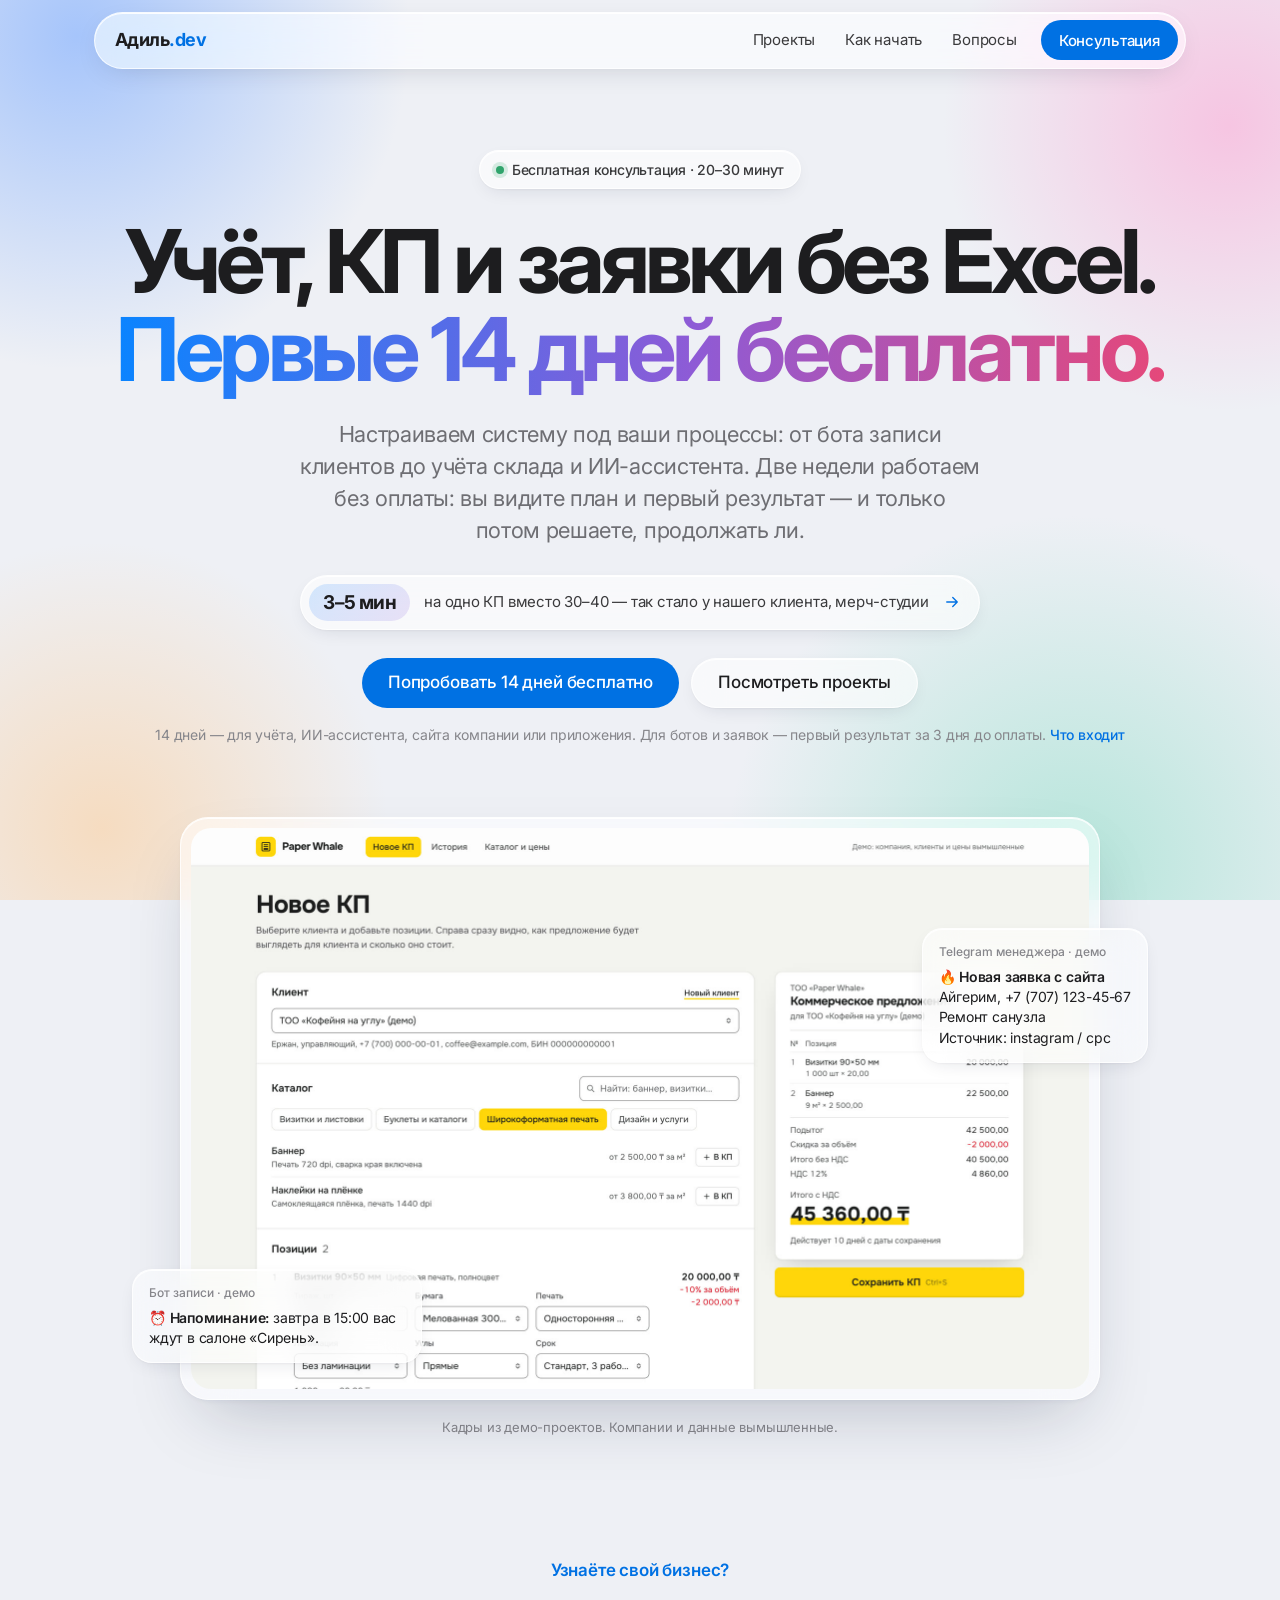
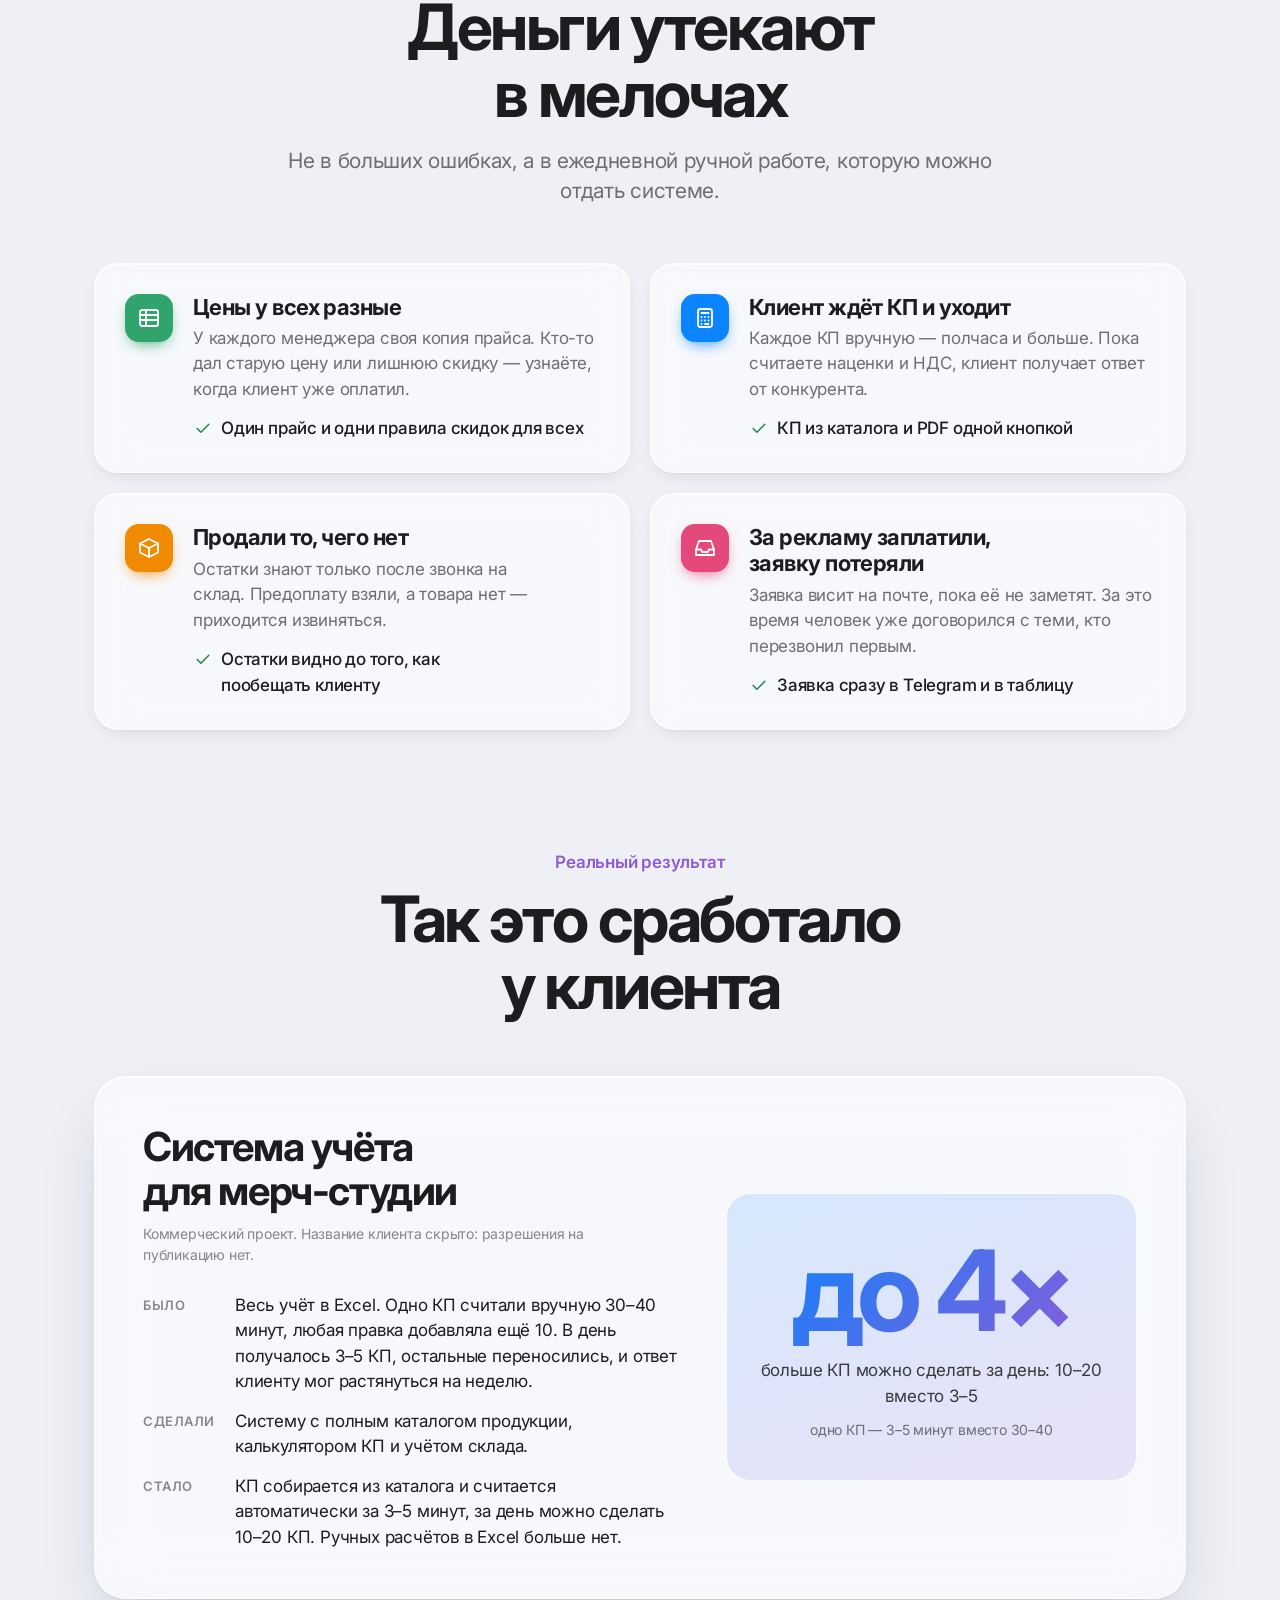
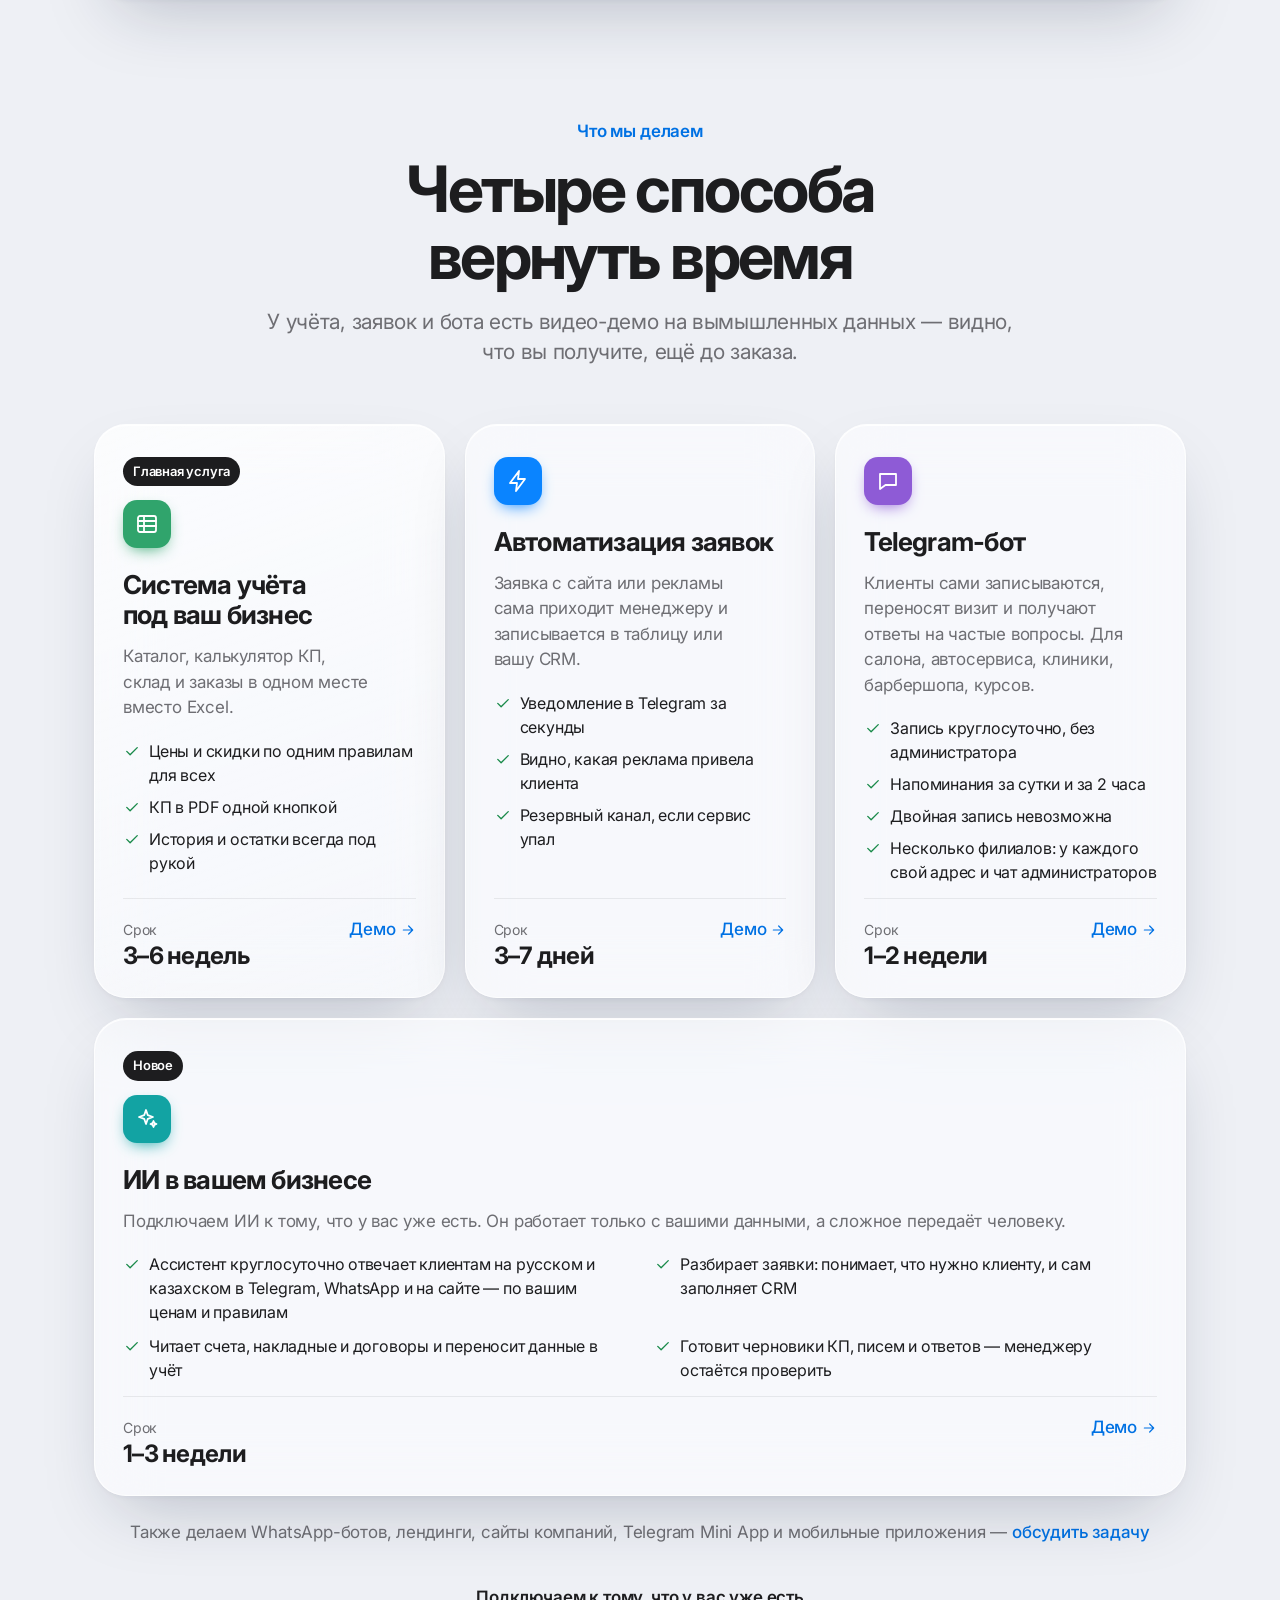
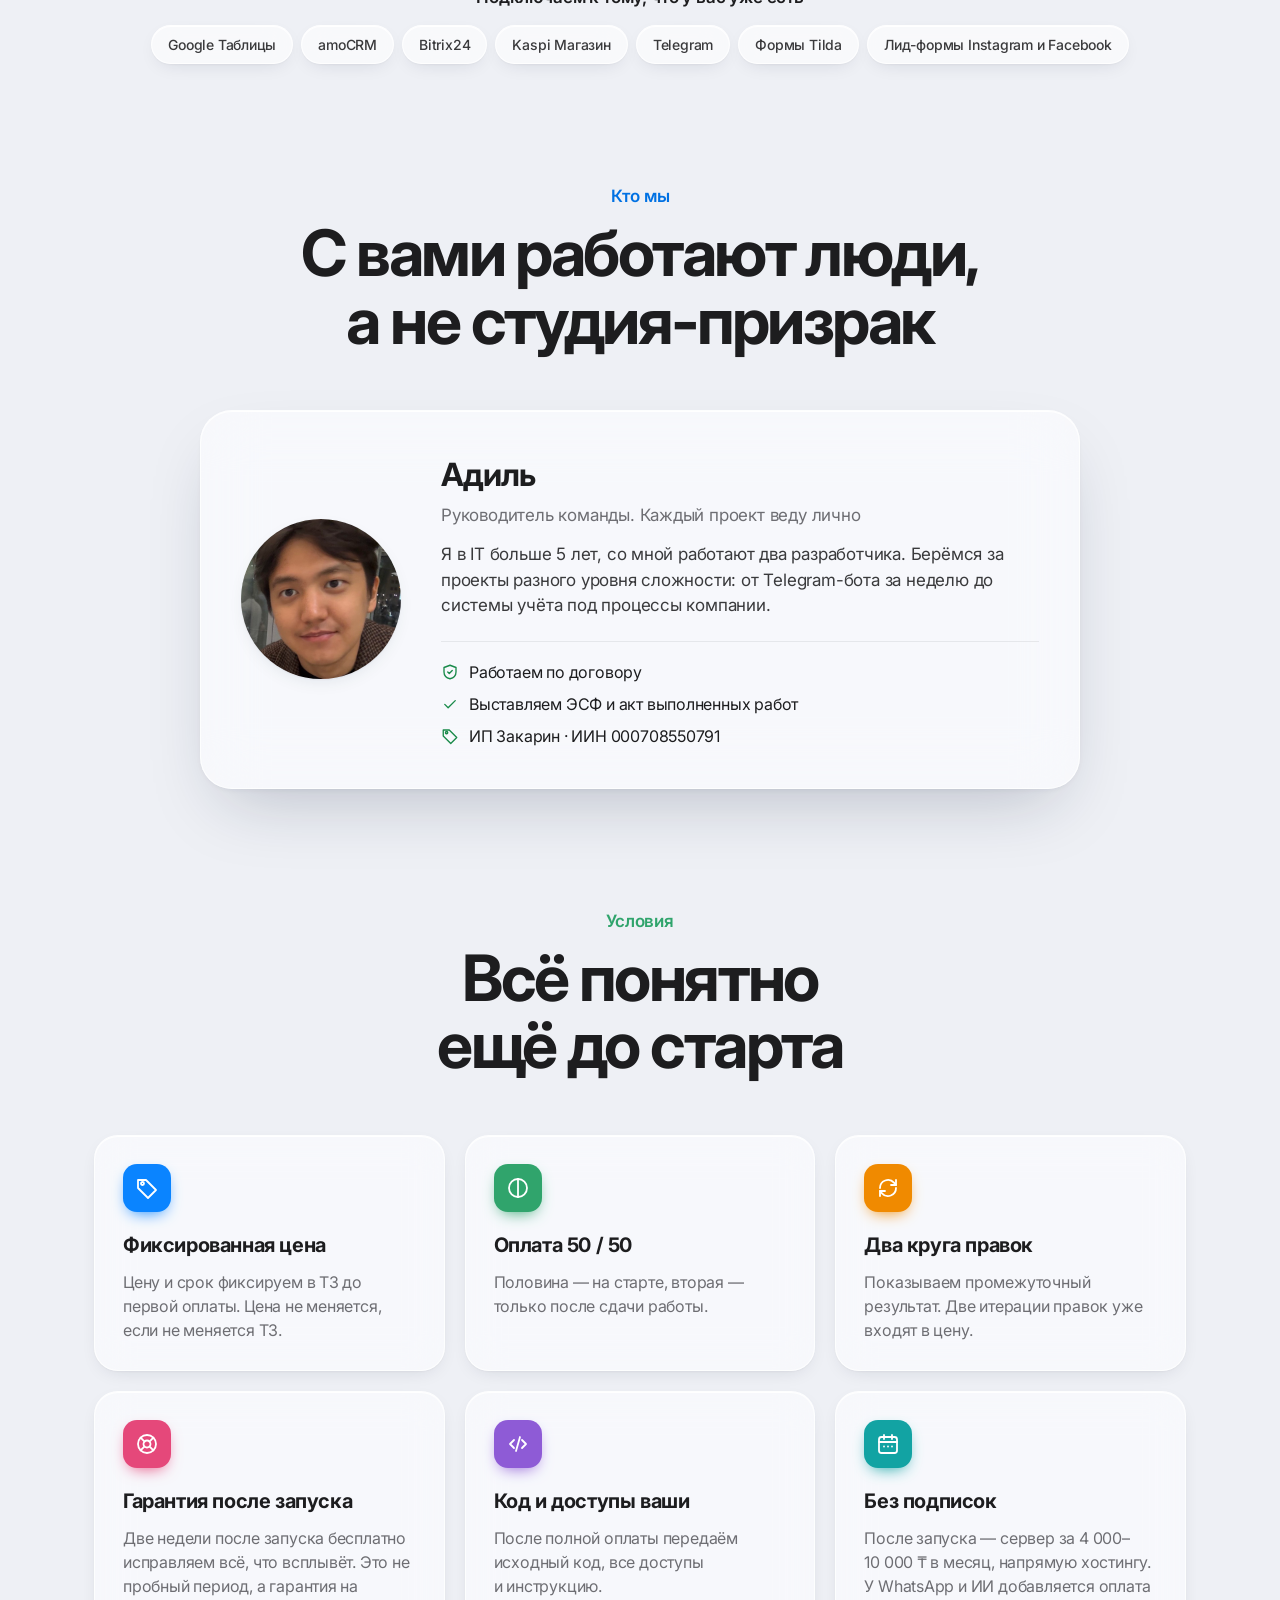
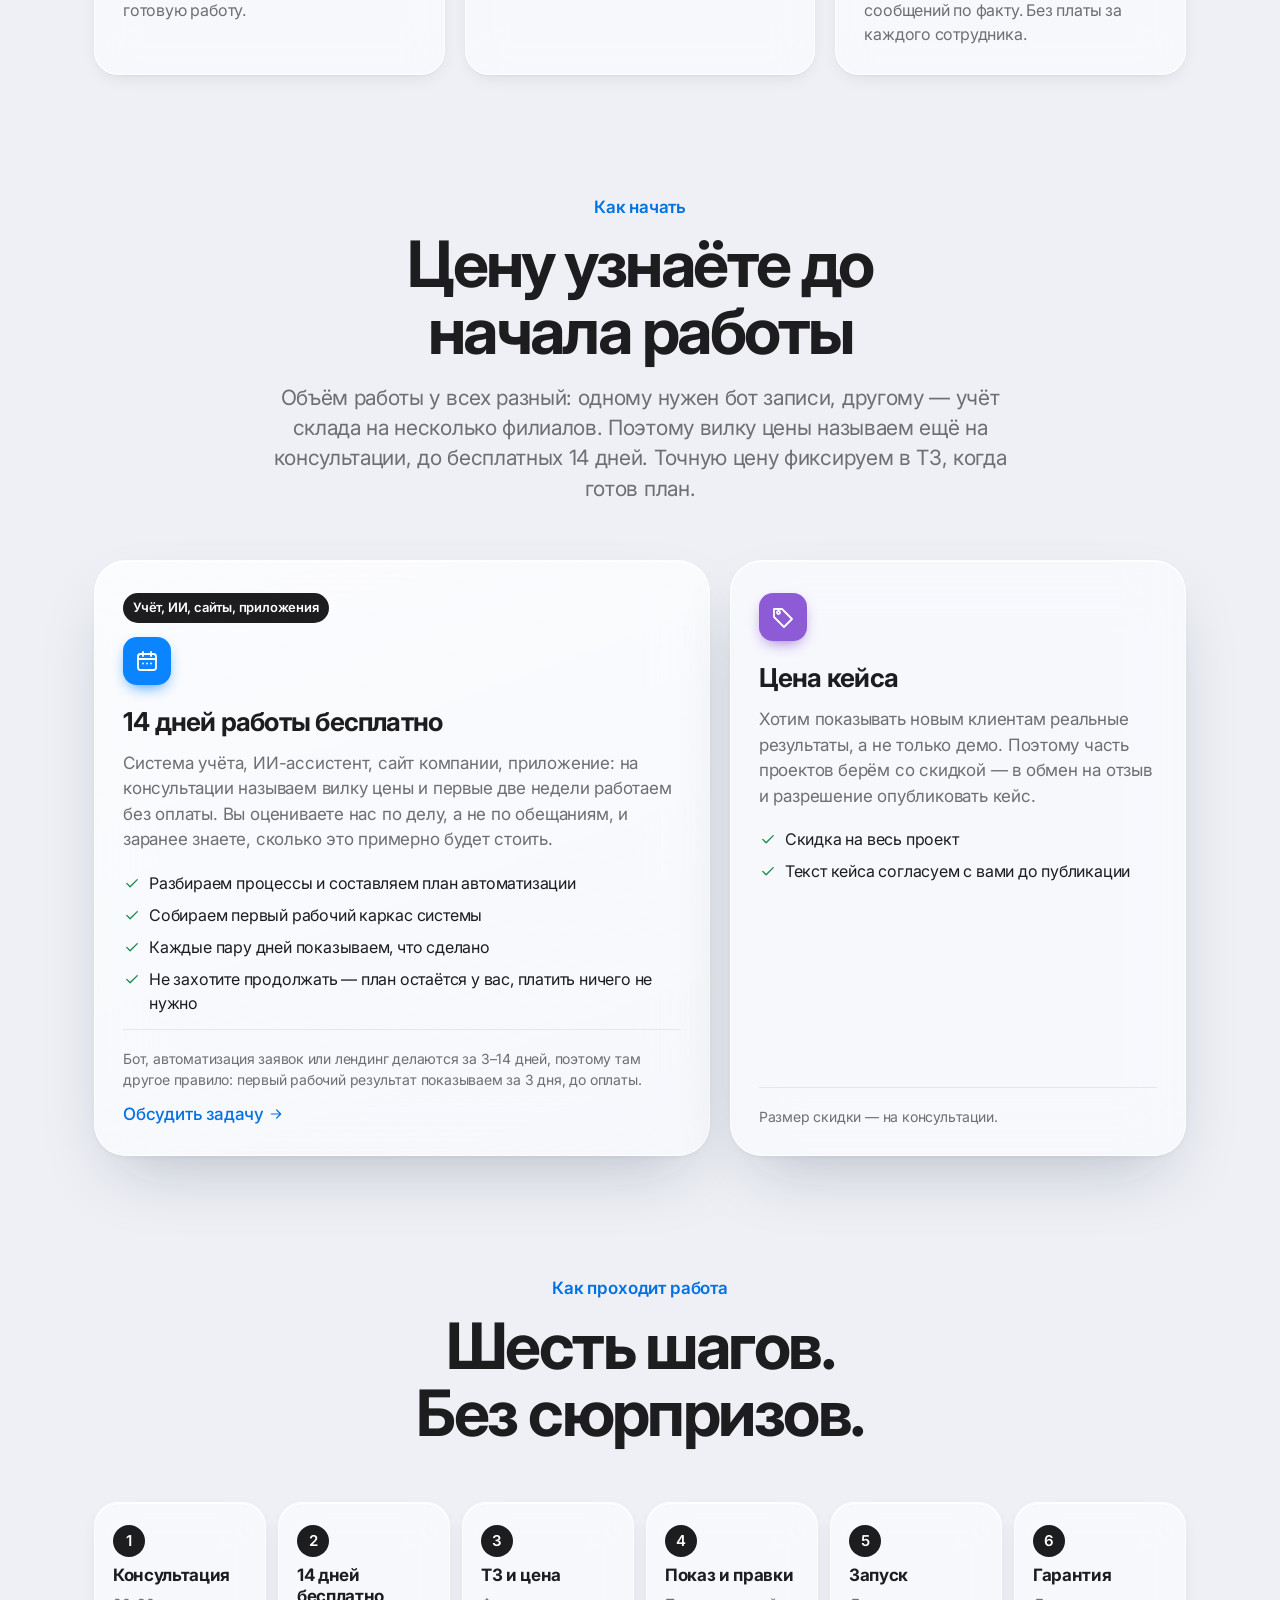
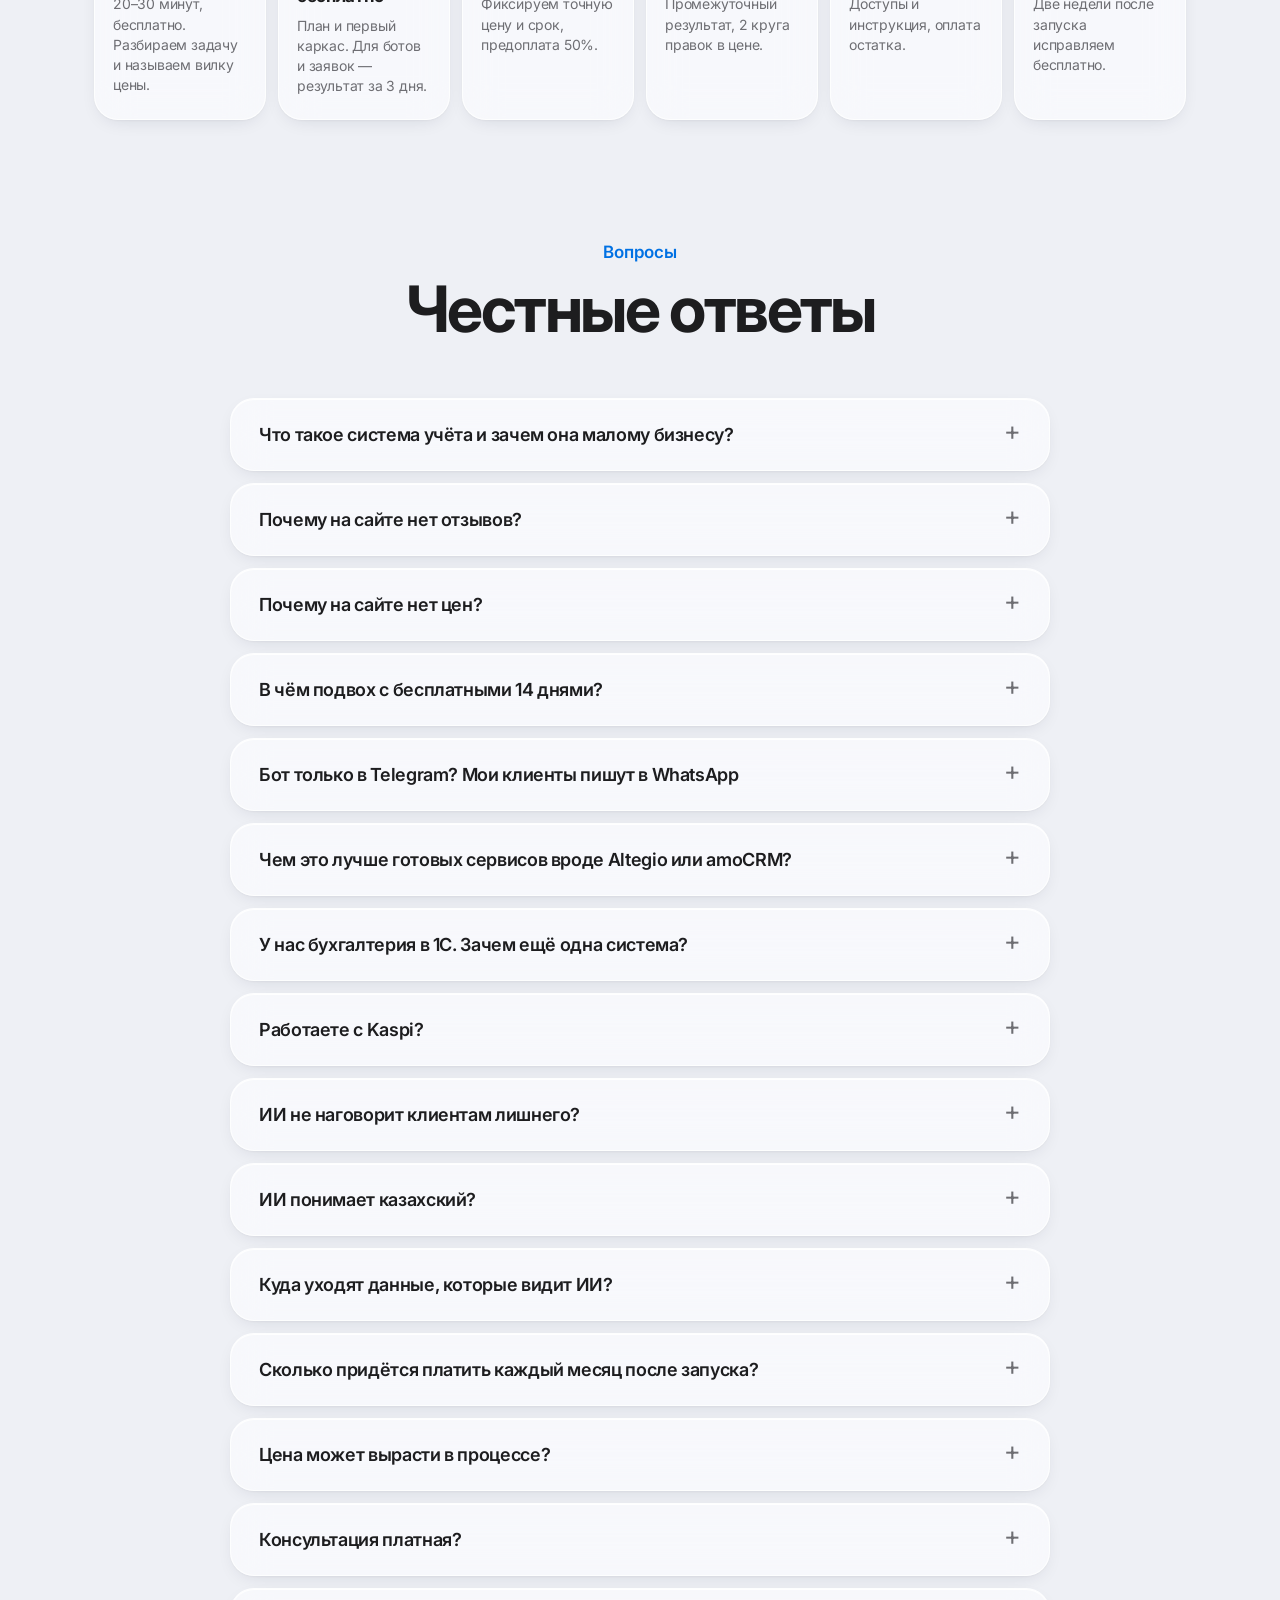
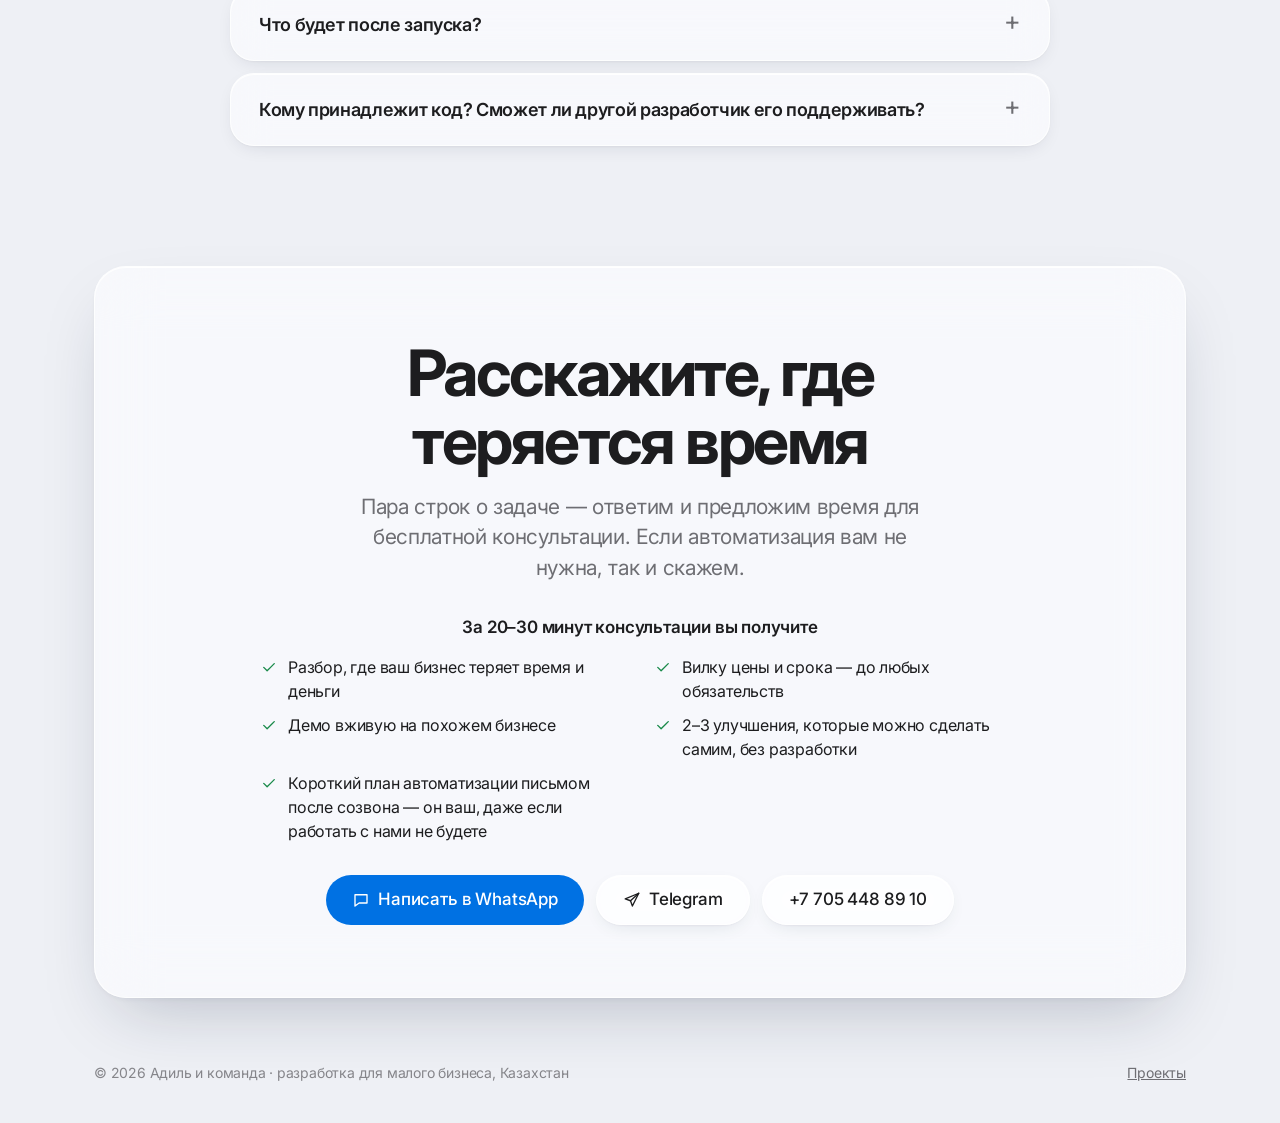
==== commit 6f07e818: "Update README and HTML files for improved clarity and detail; enhance CSS for layout consistency" ====
--- a/index.html
+++ b/index.html
@@ -4,7 +4,7 @@
   <meta charset="utf-8">
   <meta name="viewport" content="width=device-width, initial-scale=1">
   <title>Адиль и команда — системы учёта, боты, ИИ и автоматизация для малого бизнеса</title>
-  <meta name="description" content="Системы учёта вместо Excel, Telegram-боты, ИИ-ассистенты и автоматизация заявок для малого бизнеса в Казахстане. 14 дней работы бесплатно для подходящих проектов, фиксированная цена, оплата 50/50.">
+  <meta name="description" content="Системы учёта вместо Excel, Telegram-боты, ИИ-ассистенты и автоматизация заявок для малого бизнеса в Казахстане. 14 дней работы бесплатно для систем учёта, ИИ и сайтов, фиксированная цена, оплата 50/50.">
   <meta property="og:title" content="Автоматизация для малого бизнеса — первые 14 дней бесплатно">
   <meta property="og:description" content="Системы учёта, Telegram-боты, ИИ-ассистенты и автоматизация заявок. 14 дней работы бесплатно, демо до заказа.">
   <meta property="og:image" content="assets/kp-builder.jpg">
@@ -65,7 +65,7 @@
         <a class="btn" href="#contacts">Попробовать 14 дней бесплатно</a>
         <a class="btn btn--glass" href="projects.html">Посмотреть проекты</a>
       </div>
-      <p class="hero__note">14 дней даём подходящим проектам — решаем на консультации. <a class="link" href="#start">Что входит</a></p>
+      <p class="hero__note">14 дней — для учёта, ИИ-ассистента, сайта компании или приложения. Для ботов и&nbsp;заявок — первый результат за&nbsp;3 дня до&nbsp;оплаты. <a class="link" href="#start">Что входит</a></p>
 
       <div class="stage reveal">
         <figure class="stage__shot glass">
@@ -186,7 +186,7 @@
         <article class="offer glass reveal">
           <span class="ic-badge c-purple"><svg class="ic"><use href="#i-chat"/></svg></span>
           <h3>Telegram-бот</h3>
-          <p>Клиенты сами записываются, переносят визит и получают ответы на частые вопросы.</p>
+          <p>Клиенты сами записываются, переносят визит и получают ответы на частые вопросы. Для салона, автосервиса, клиники, барбершопа, курсов.</p>
           <ul>
             <li><svg class="ic"><use href="#i-check"/></svg>Запись круглосуточно, без администратора</li>
             <li><svg class="ic"><use href="#i-check"/></svg>Напоминания за сутки и за 2 часа</li>
@@ -204,7 +204,7 @@
           <h3>ИИ в вашем бизнесе</h3>
           <p>Подключаем ИИ к тому, что у вас уже есть. Он работает только с вашими данными, а сложное передаёт человеку.</p>
           <ul>
-            <li><svg class="ic"><use href="#i-check"/></svg>Ассистент круглосуточно отвечает клиентам в Telegram, WhatsApp и на сайте — по вашим ценам и правилам</li>
+            <li><svg class="ic"><use href="#i-check"/></svg>Ассистент круглосуточно отвечает клиентам на русском и казахском в Telegram, WhatsApp и на сайте — по вашим ценам и правилам</li>
             <li><svg class="ic"><use href="#i-check"/></svg>Разбирает заявки: понимает, что нужно клиенту, и сам заполняет CRM</li>
             <li><svg class="ic"><use href="#i-check"/></svg>Читает счета, накладные и договоры и переносит данные в учёт</li>
             <li><svg class="ic"><use href="#i-check"/></svg>Готовит черновики КП, писем и ответов — менеджеру остаётся проверить</li>
@@ -218,11 +218,12 @@
       <p class="more reveal">Также делаем WhatsApp-ботов, лендинги, сайты компаний, Telegram Mini App и мобильные приложения — <a class="link" href="#contacts">обсудить задачу</a></p>
       <div class="integrations reveal">
         <p>Подключаем к тому, что у вас уже есть</p>
-        <!-- TODO(интеграции): уберите то, за что не берётесь; добавьте 1С и Kaspi, если готовы с ними работать -->
+        <!-- TODO(интеграции): уберите то, за что не берётесь; добавьте 1С, если решите делать обмен -->
         <ul class="integrations__list">
           <li class="chip">Google Таблицы</li>
           <li class="chip">amoCRM</li>
           <li class="chip">Bitrix24</li>
+          <li class="chip">Kaspi Магазин</li>
           <li class="chip">Telegram</li>
           <li class="chip">Формы Tilda</li>
           <li class="chip">Лид-формы Instagram и Facebook</li>
@@ -275,8 +276,8 @@
         </li>
         <li class="glass glass--sm reveal">
           <span class="ic-badge c-pink"><svg class="ic"><use href="#i-life"/></svg></span>
-          <h3>14 дней поддержки</h3>
-          <p>После запуска две недели помогаем бесплатно: если что-то всплывёт, поправим.</p>
+          <h3>Гарантия после запуска</h3>
+          <p>Две недели после запуска бесплатно исправляем всё, что всплывёт. Это не пробный период, а гарантия на готовую работу.</p>
         </li>
         <li class="glass glass--sm reveal">
           <span class="ic-badge c-purple"><svg class="ic"><use href="#i-code"/></svg></span>
@@ -284,9 +285,9 @@
           <p>После полной оплаты передаём исходный код, все доступы и инструкцию.</p>
         </li>
         <li class="glass glass--sm reveal">
-          <span class="ic-badge c-teal"><svg class="ic"><use href="#i-eye"/></svg></span>
-          <h3>Видно до заказа</h3>
-          <p>У учёта, заявок и бота есть видео-демо, а на консультации покажем их вживую — понятно, что вы получите, ещё до оплаты.</p>
+          <span class="ic-badge c-teal"><svg class="ic"><use href="#i-calendar"/></svg></span>
+          <h3>Без подписок</h3>
+          <p>После запуска — сервер за 4&nbsp;000–10&nbsp;000&nbsp;₸ в месяц, напрямую хостингу. У WhatsApp и ИИ добавляется оплата сообщений по факту. Без платы за каждого сотрудника.</p>
         </li>
       </ul>
     </section>
@@ -300,10 +301,10 @@
       </div>
       <div class="start">
         <article class="offer offer--main glass reveal">
-          <span class="offer__badge">Для подходящих проектов</span>
+          <span class="offer__badge">Учёт, ИИ, сайты, приложения</span>
           <span class="ic-badge c-blue"><svg class="ic"><use href="#i-calendar"/></svg></span>
           <h3>14 дней работы бесплатно</h3>
-          <p>Если на консультации видим, что можем помочь, называем вилку цены и первые две недели работаем без оплаты. Вы оцениваете нас по делу, а не по обещаниям, и заранее знаете, сколько это примерно будет стоить.</p>
+          <p>Система учёта, ИИ-ассистент, сайт компании, приложение: на консультации называем вилку цены и первые две недели работаем без оплаты. Вы оцениваете нас по делу, а не по обещаниям, и заранее знаете, сколько это примерно будет стоить.</p>
           <ul>
             <li><svg class="ic"><use href="#i-check"/></svg>Разбираем процессы и составляем план автоматизации</li>
             <li><svg class="ic"><use href="#i-check"/></svg>Собираем первый рабочий каркас системы</li>
@@ -311,7 +312,7 @@
             <li><svg class="ic"><use href="#i-check"/></svg>Не захотите продолжать — план остаётся у вас, платить ничего не нужно</li>
           </ul>
           <div class="offer__foot">
-            <p class="offer__note">Пробный период даём не всем: решаем после консультации.</p>
+            <p class="offer__note">Бот, автоматизация заявок или лендинг делаются за 3–14 дней, поэтому там другое правило: первый рабочий результат показываем за 3 дня, до оплаты.</p>
             <a class="link" href="#contacts">Обсудить задачу <svg class="ic"><use href="#i-arrow"/></svg></a>
           </div>
         </article>
@@ -338,11 +339,11 @@
       </div>
       <ol class="steps">
         <li class="glass glass--sm reveal"><b>Консультация</b><span>20–30 минут, бесплатно. Разбираем задачу и называем вилку цены.</span></li>
-        <li class="glass glass--sm reveal"><b>14 дней бесплатно</b><span>План и первый каркас — для подходящих проектов.</span></li>
+        <li class="glass glass--sm reveal"><b>14 дней бесплатно</b><span>План и первый каркас. Для ботов и заявок — результат за 3 дня.</span></li>
         <li class="glass glass--sm reveal"><b>ТЗ и цена</b><span>Фиксируем точную цену и срок, предоплата 50%.</span></li>
         <li class="glass glass--sm reveal"><b>Показ и правки</b><span>Промежуточный результат, 2 круга правок в цене.</span></li>
         <li class="glass glass--sm reveal"><b>Запуск</b><span>Доступы и инструкция, оплата остатка.</span></li>
-        <li class="glass glass--sm reveal"><b>Поддержка</b><span>14 дней бесплатно после запуска.</span></li>
+        <li class="glass glass--sm reveal"><b>Гарантия</b><span>Две недели после запуска исправляем бесплатно.</span></li>
       </ol>
     </section>
 
@@ -359,7 +360,7 @@
         </details>
         <details class="glass glass--sm reveal">
           <summary>Почему на сайте нет отзывов?</summary>
-          <p>Коммерческий кейс здесь пока один, и клиент не дал разрешения публиковать детали — поэтому его название скрыто. Чтобы вам не приходилось верить на слово, мы записали видео-демо основных услуг и покажем их вживую на консультации. А подходящим проектам даём <a class="link" href="#start">14 дней работы бесплатно</a>: вы оцениваете нас по результату, а не по отзывам. Если готовы стать нашим кейсом и оставить отзыв — сделаем скидку.</p>
+          <p>Коммерческий кейс здесь пока один, и клиент не дал разрешения публиковать детали — поэтому его название скрыто. Чтобы вам не приходилось верить на слово, мы записали видео-демо основных услуг и покажем их вживую на консультации. А на системы учёта, ИИ и сайты даём <a class="link" href="#start">14 дней работы бесплатно</a>: вы оцениваете нас по результату, а не по отзывам. Если готовы стать нашим кейсом и оставить отзыв — сделаем скидку.</p>
         </details>
         <details class="glass glass--sm reveal">
           <summary>Почему на сайте нет цен?</summary>
@@ -367,21 +368,34 @@
         </details>
         <details class="glass glass--sm reveal">
           <summary>В чём подвох с бесплатными 14 днями?</summary>
-          <p>Подвоха нет. За две недели вы видите, как мы работаем, а мы — подходит ли нам задача. Если решите не продолжать, план автоматизации остаётся у вас и платить ничего не нужно. Пробный период даём не всем: решаем после консультации.</p>
+          <p>Подвоха нет. За две недели вы видите, как мы работаем, а мы — подходит ли нам задача. Если решите не продолжать, план автоматизации остаётся у вас и платить ничего не нужно. 14 дней даём на систему учёта, ИИ-ассистента, сайт компании или приложение. Бот или автоматизация заявок целиком делается быстрее двух недель, поэтому там показываем первый рабочий результат за 3 дня, до оплаты.</p>
         </details>
         <details class="glass glass--sm reveal">
           <summary>Бот только в Telegram? Мои клиенты пишут в WhatsApp</summary>
-          <p>Бот записи работает в Telegram: там удобные кнопки, а подключение бесплатное. WhatsApp-бот работает через официальный платный API Meta, поэтому обходится дороже каждый месяц. Клиентов из WhatsApp и Instagram бот не теряет: ссылку на запись ставят в шапку профиля и в автоответ, и человек записывается в пару нажатий. Если нужен бот именно в WhatsApp, сделаем за 2–3 недели, а сообщения оплачиваются отдельно по тарифам Meta.</p>
+          <p>Бот записи работает в Telegram: там удобные кнопки, а подключение бесплатное. Клиентов из WhatsApp и Instagram он не теряет: ссылку на запись ставят в шапку профиля и в автоответ, и человек записывается в пару нажатий.</p>
+          <p>Если нужен бот именно в WhatsApp, сделаем за 2–3 недели. Разработка дороже, чем у Telegram-бота: WhatsApp работает только через официальный API Meta, бизнес проходит проверку, а каждый шаблон сообщения Meta одобряет заранее. Каждый месяц добавляется оплата сообщений: первые 1 000 ответов клиентам бесплатно, дальше и напоминания — примерно 8–10 ₸ за сообщение. Для салона на 300 записей в месяц с двумя напоминаниями это около 5 000–6 000 ₸. Точную вилку назовём на консультации.</p>
         </details>
         <details class="glass glass--sm reveal">
           <summary>Чем это лучше готовых сервисов вроде Altegio или amoCRM?</summary>
           <p>Готовый сервис хорош, если ваши процессы в него укладываются. Мы нужны, когда не укладываются или когда надоело платить подписку за каждого сотрудника. Вы платите за разработку один раз, система делает ровно то, что нужно вашему бизнесу, а код и данные принадлежат вам. Каждый месяц остаётся только оплата сервера. Если у вас уже есть amoCRM или Bitrix24, мы их не меняем, а подключаем к ним заявки и ботов.</p>
         </details>
         <details class="glass glass--sm reveal">
+          <summary>У нас бухгалтерия в 1С. Зачем ещё одна система?</summary>
+          <p>Бухгалтерия остаётся в 1С, мы её не трогаем. Система учёта закрывает то, в чём 1С неудобна менеджерам: каталог с актуальными ценами, расчёт КП, заказы и остатки, которые видно с телефона. Нужен ли обмен данными с 1С, решаем после того, как посмотрим вашу базу: это зависит от её версии и настроек. Если обмен не нужен или не окупается, честно скажем.</p>
+        </details>
+        <details class="glass glass--sm reveal">
+          <summary>Работаете с Kaspi?</summary>
+          <p>Да, с Kaspi Магазином. Новые заказы сами попадают в учёт и в Telegram, а цены и остатки из учёта уходят на Kaspi. Подключаем через официальный API Kaspi. Сначала только читаем заказы: статусы в вашем кабинете не трогаем, пока вы не проверите, что всё сходится. Готового проекта с Kaspi у нас пока нет, поэтому первый такой проект возьмём по цене кейса. Кнопку Kaspi Pay на ваш сайт не встраиваем: её подключают только по договору с Kaspi. Если клиенты платят вам переводом на Kaspi, так и останется.</p>
+        </details>
+        <details class="glass glass--sm reveal">
           <summary>ИИ не наговорит клиентам лишнего?</summary>
           <p>Ассистент отвечает только по вашей базе знаний: прайсу, услугам, правилам записи. Если ответа там нет или вопрос сложный, он передаёт диалог менеджеру, а не придумывает. Перед запуском проверяем его на реальных вопросах ваших клиентов, а все диалоги сохраняются — видно, что и кому он ответил.</p>
         </details>
         <details class="glass glass--sm reveal">
+          <summary>ИИ понимает казахский?</summary>
+          <p>Да. Ассистент отвечает на том языке, на котором пишет клиент, — на русском или казахском. Перед запуском проверяем ответы на обоих языках на реальных вопросах ваших клиентов.</p>
+        </details>
+        <details class="glass glass--sm reveal">
           <summary>Куда уходят данные, которые видит ИИ?</summary>
           <p>Подключаем ИИ-модели через официальный платный API. По условиям крупных провайдеров, например Anthropic и OpenAI, данные из API не используются для обучения моделей. Модели передаём только то, что нужно для конкретного ответа: без паролей, номеров карт и лишних личных данных.</p>
         </details>
@@ -395,19 +409,15 @@
         </details>
         <details class="glass glass--sm reveal">
           <summary>Консультация платная?</summary>
-          <p>Нет. 20–30 минут, бесплатно и без обязательств: разберём задачу, и вы поймёте, нужно ли её автоматизировать и сколько это примерно будет стоить.</p>
-        </details>
-        <details class="glass glass--sm reveal">
-          <summary>Кому будет принадлежать код?</summary>
-          <p>Вам. После полной оплаты передаём исходный код, все доступы и инструкцию.</p>
+          <p>Нет. 20–30 минут, бесплатно и без обязательств. Разберём, где теряется время, назовём вилку цены, покажем демо и подскажем 2–3 улучшения, которые можно сделать самим. После созвона пришлём короткий план автоматизации — он ваш, даже если работать с нами не будете.</p>
         </details>
         <details class="glass glass--sm reveal">
           <summary>Что будет после запуска?</summary>
-          <p>14 дней бесплатной поддержки. Дальше — по желанию: ежемесячная поддержка с правками, обновлениями и мониторингом.</p>
-        </details>
-        <details class="glass glass--sm reveal">
-          <summary>Сможет ли другой разработчик поддерживать проект?</summary>
-          <p>Да. Делаем на популярных технологиях, с которыми работает большинство разработчиков: Next.js, TypeScript, React Native, Supabase, n8n. Вместе с кодом передаём доступы и инструкцию, так что проект не привязан к нам.</p>
+          <p>Две недели гарантии: бесплатно исправляем всё, что всплывёт. Дальше — по желанию: ежемесячная поддержка с правками, обновлениями и мониторингом.</p>
+        </details>
+        <details class="glass glass--sm reveal">
+          <summary>Кому принадлежит код? Сможет ли другой разработчик его поддерживать?</summary>
+          <p>Код ваш: после полной оплаты передаём исходный код, все доступы и инструкцию. Поддерживать его сможет любой толковый разработчик: делаем на популярных технологиях, с которыми работает большинство разработчиков: Next.js, TypeScript, React Native, Supabase, n8n. Проект не привязан к нам.</p>
         </details>
       </div>
     </section>
@@ -416,7 +426,15 @@
     <section id="contacts" class="section wrap" aria-labelledby="contacts-title">
       <div class="final glass reveal">
         <h2 id="contacts-title" class="h2">Расскажите, где теряется время</h2>
-        <p class="lead">Пара строк о задаче — ответим, предложим время для бесплатной консультации и скажем, подходит ли проект для 14 бесплатных дней. Если автоматизация вам не нужна, так и скажем.</p>
+        <p class="lead">Пара строк о задаче — ответим и предложим время для бесплатной консультации. Если автоматизация вам не нужна, так и скажем.</p>
+        <p class="final__gets-title">За 20–30 минут консультации вы получите</p>
+        <ul class="final__gets">
+          <li><svg class="ic"><use href="#i-check"/></svg>Разбор, где ваш бизнес теряет время и деньги</li>
+          <li><svg class="ic"><use href="#i-check"/></svg>Вилку цены и срока — до любых обязательств</li>
+          <li><svg class="ic"><use href="#i-check"/></svg>Демо вживую на похожем бизнесе</li>
+          <li><svg class="ic"><use href="#i-check"/></svg>2–3 улучшения, которые можно сделать самим, без разработки</li>
+          <li><svg class="ic"><use href="#i-check"/></svg>Короткий план автоматизации письмом после созвона — он ваш, даже если работать с нами не будете</li>
+        </ul>
         <div class="final__cta">
           <!-- Готовый текст первого сообщения: «Здравствуйте, Адиль! Хочу обсудить автоматизацию. Наш бизнес: » -->
           <a class="btn" href="https://wa.me/77054488910?text=%D0%97%D0%B4%D1%80%D0%B0%D0%B2%D1%81%D1%82%D0%B2%D1%83%D0%B9%D1%82%D0%B5%2C%20%D0%90%D0%B4%D0%B8%D0%BB%D1%8C%21%20%D0%A5%D0%BE%D1%87%D1%83%20%D0%BE%D0%B1%D1%81%D1%83%D0%B4%D0%B8%D1%82%D1%8C%20%D0%B0%D0%B2%D1%82%D0%BE%D0%BC%D0%B0%D1%82%D0%B8%D0%B7%D0%B0%D1%86%D0%B8%D1%8E.%20%D0%9D%D0%B0%D1%88%20%D0%B1%D0%B8%D0%B7%D0%BD%D0%B5%D1%81%3A%20" target="_blank" rel="noopener"><svg class="ic"><use href="#i-chat"/></svg>Написать в WhatsApp</a>
--- a/styles.css
+++ b/styles.css
@@ -267,6 +267,10 @@
 .final .h2 { max-width: 760px; margin: 0 auto; }
 .final .lead { max-width: 600px; margin-inline: auto; }
 .final__cta { display: flex; flex-wrap: wrap; justify-content: center; gap: 12px; margin-top: 32px; }
+.final__gets-title { margin-top: 32px; font-weight: 600; }
+.final__gets { display: grid; grid-template-columns: repeat(2, minmax(0, 1fr)); gap: 10px 28px; max-width: 760px; margin: 14px auto 0; text-align: left; }
+.final__gets li { display: flex; gap: 10px; align-items: flex-start; font-size: 16px; }
+.final__gets .ic { flex: none; width: 18px; height: 18px; margin-top: 3px; color: var(--green); }
 
 .footer { display: flex; flex-wrap: wrap; justify-content: space-between; gap: 8px 24px; padding-block: 64px 40px; font-size: 14px; color: var(--faint); }
 .footer a { color: var(--muted); }
@@ -285,7 +289,8 @@
 .proj { position: relative; padding-top: 96px; }
 /* Each project is its own tinted surface; cards inside are solid so glass never stacks on glass */
 .proj__box {
-  position: relative; padding: 48px 40px 40px; border-radius: 40px; overflow: hidden;
+  /* clip, а не hidden: hidden ломает position: sticky внутри карточки */
+  position: relative; padding: 48px 40px 40px; border-radius: 40px; overflow: hidden; overflow: clip;
   background:
     linear-gradient(165deg, color-mix(in srgb, var(--c) 16%, rgba(255, 255, 255, .55)), rgba(255, 255, 255, .38) 55%);
   -webkit-backdrop-filter: blur(30px) saturate(170%);
@@ -309,6 +314,8 @@
 
 .bento { display: grid; grid-template-columns: repeat(6, 1fr); gap: 16px; }
 .cell { padding: 28px; min-width: 0; }
+/* Короткий макет рядом с длинным едет вместе с прокруткой, а не оставляет пустую колонку */
+.cell__sticky { position: sticky; top: 88px; }
 .cell--6 { grid-column: span 6; } .cell--4 { grid-column: span 4; } .cell--3 { grid-column: span 3; } .cell--2 { grid-column: span 2; }
 .cell__title { font-size: 13px; font-weight: 600; text-transform: uppercase; letter-spacing: .05em; color: var(--faint); margin-bottom: 18px; }
 .cell__foot { margin-top: 14px; font-size: 13px; color: var(--faint); }
@@ -520,6 +527,7 @@
   .faq details { padding: 0 20px; }
   .faq summary { font-size: 17px; }
   .final { padding: 48px 22px; }
+  .final__gets { grid-template-columns: 1fr; }
   .statband { grid-template-columns: 1fr 1fr; gap: 12px; margin-top: 44px; }
   .stat { padding: 18px; }
   .stat b { font-size: 32px; }
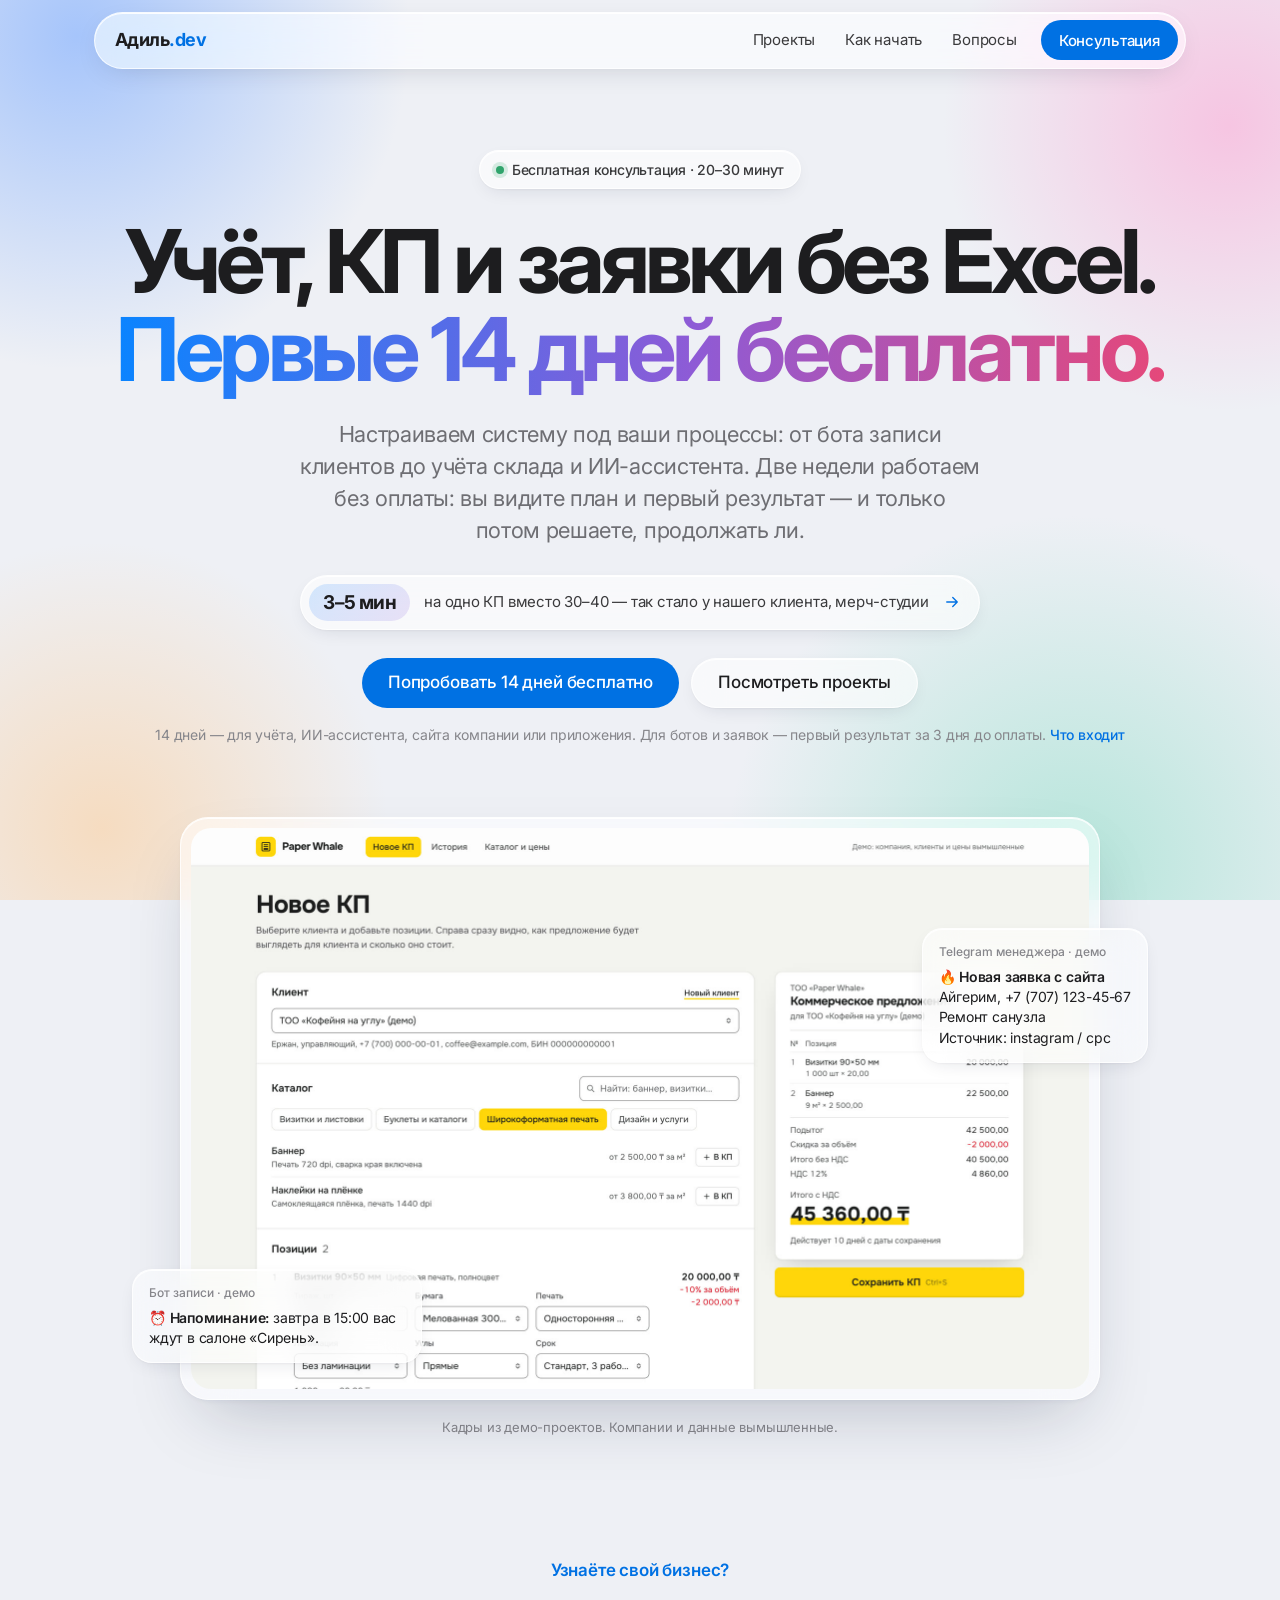
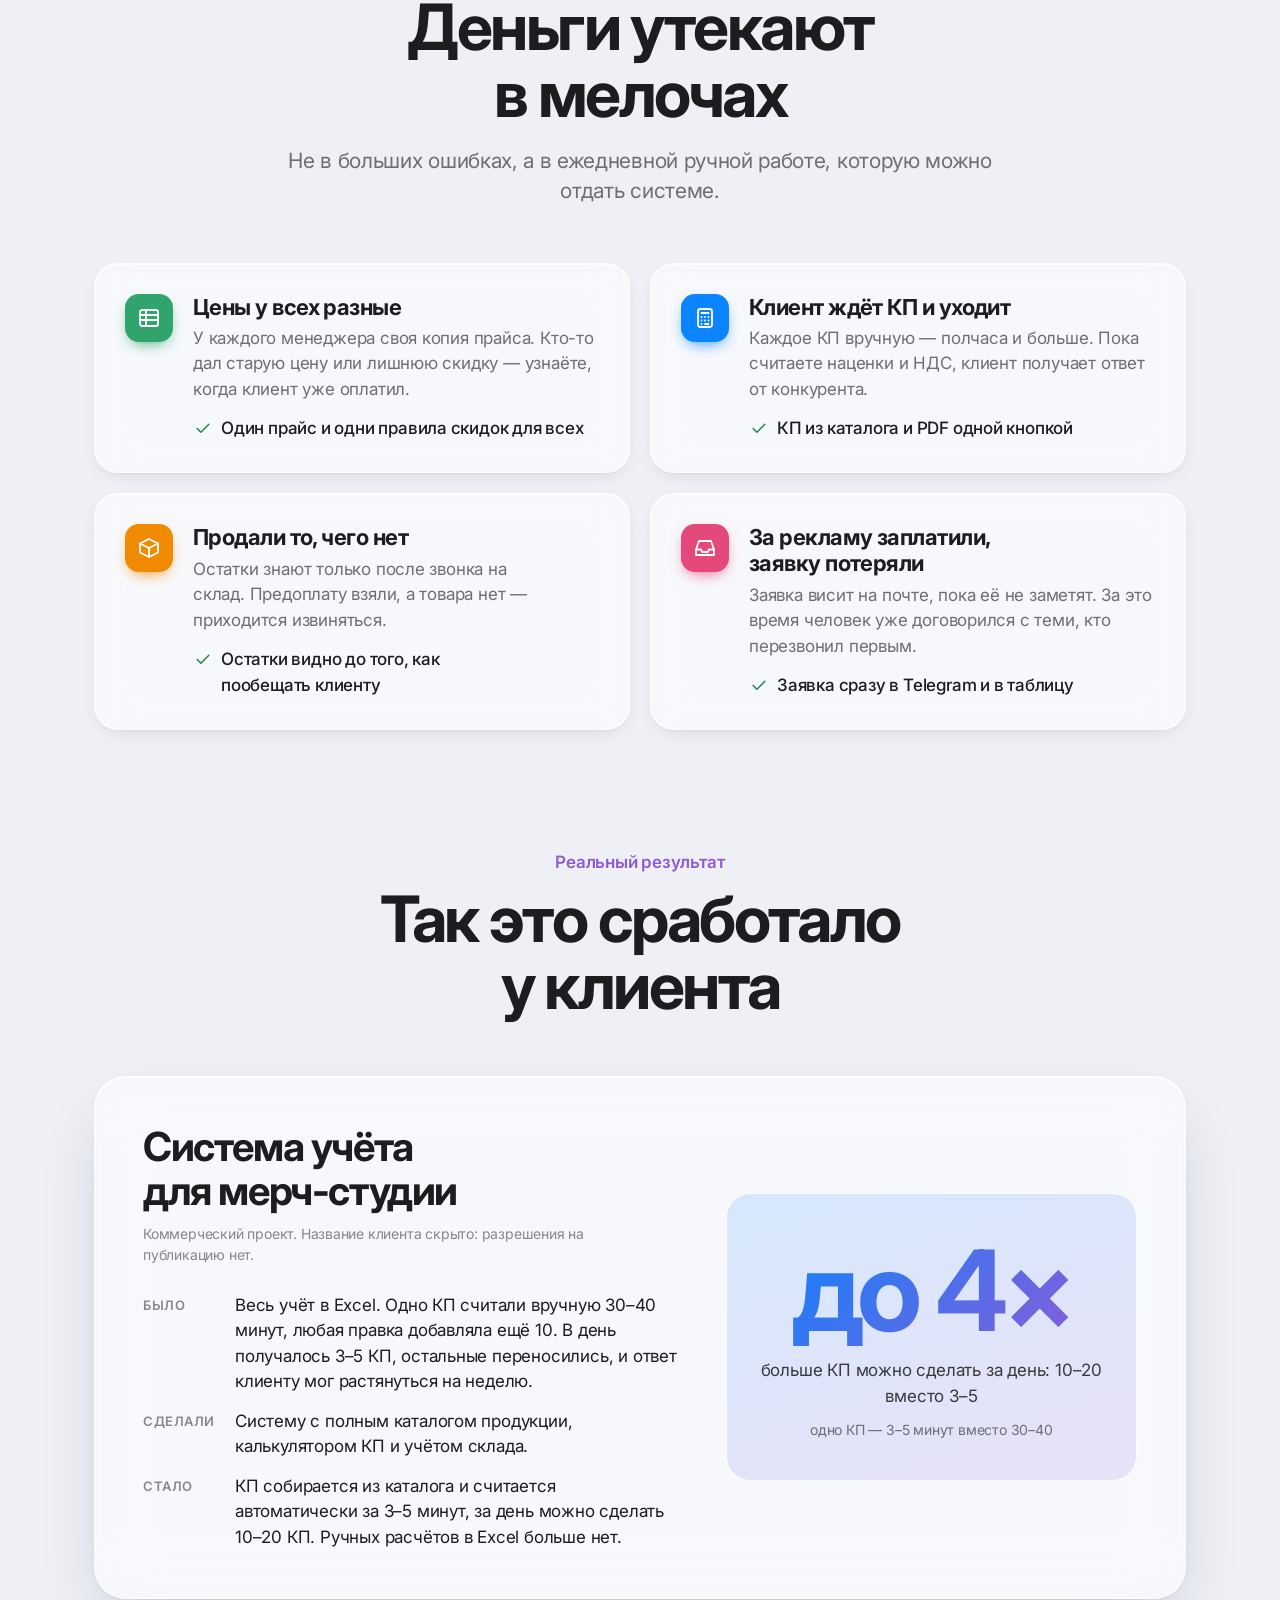
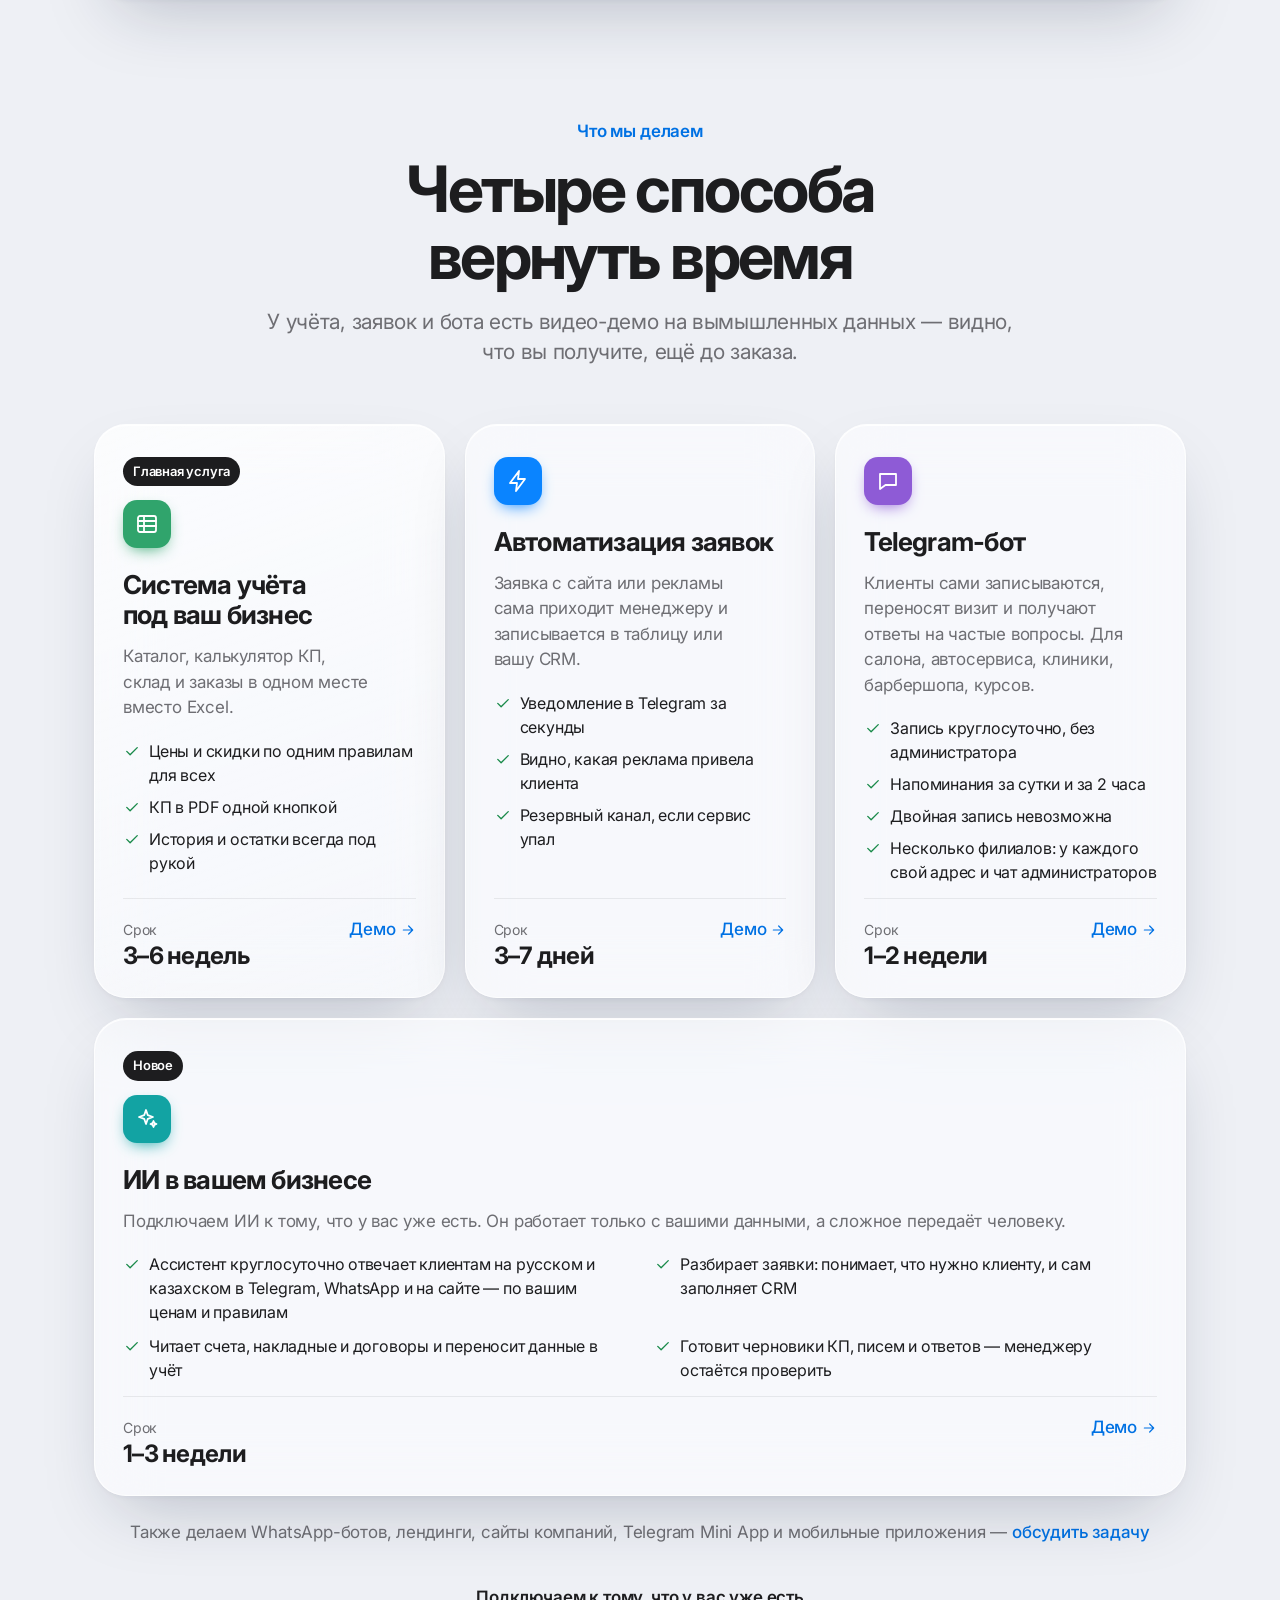
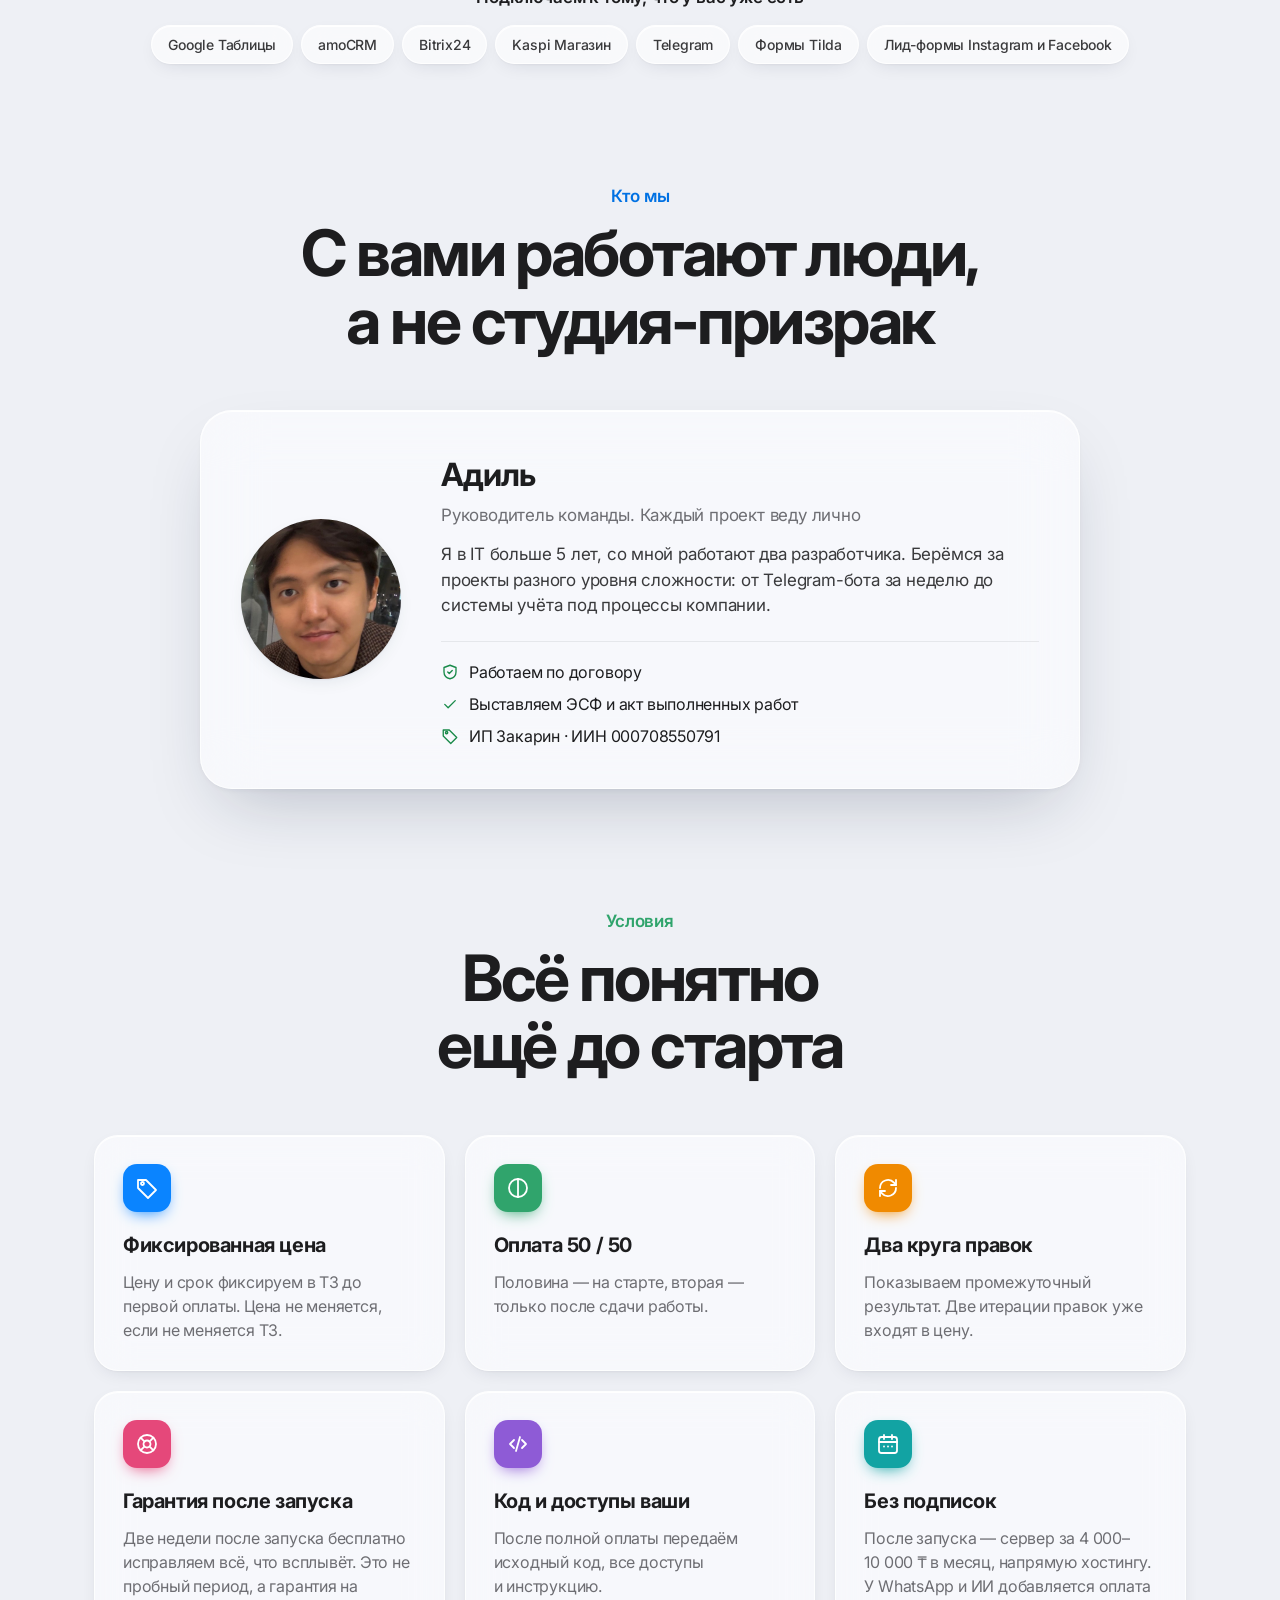
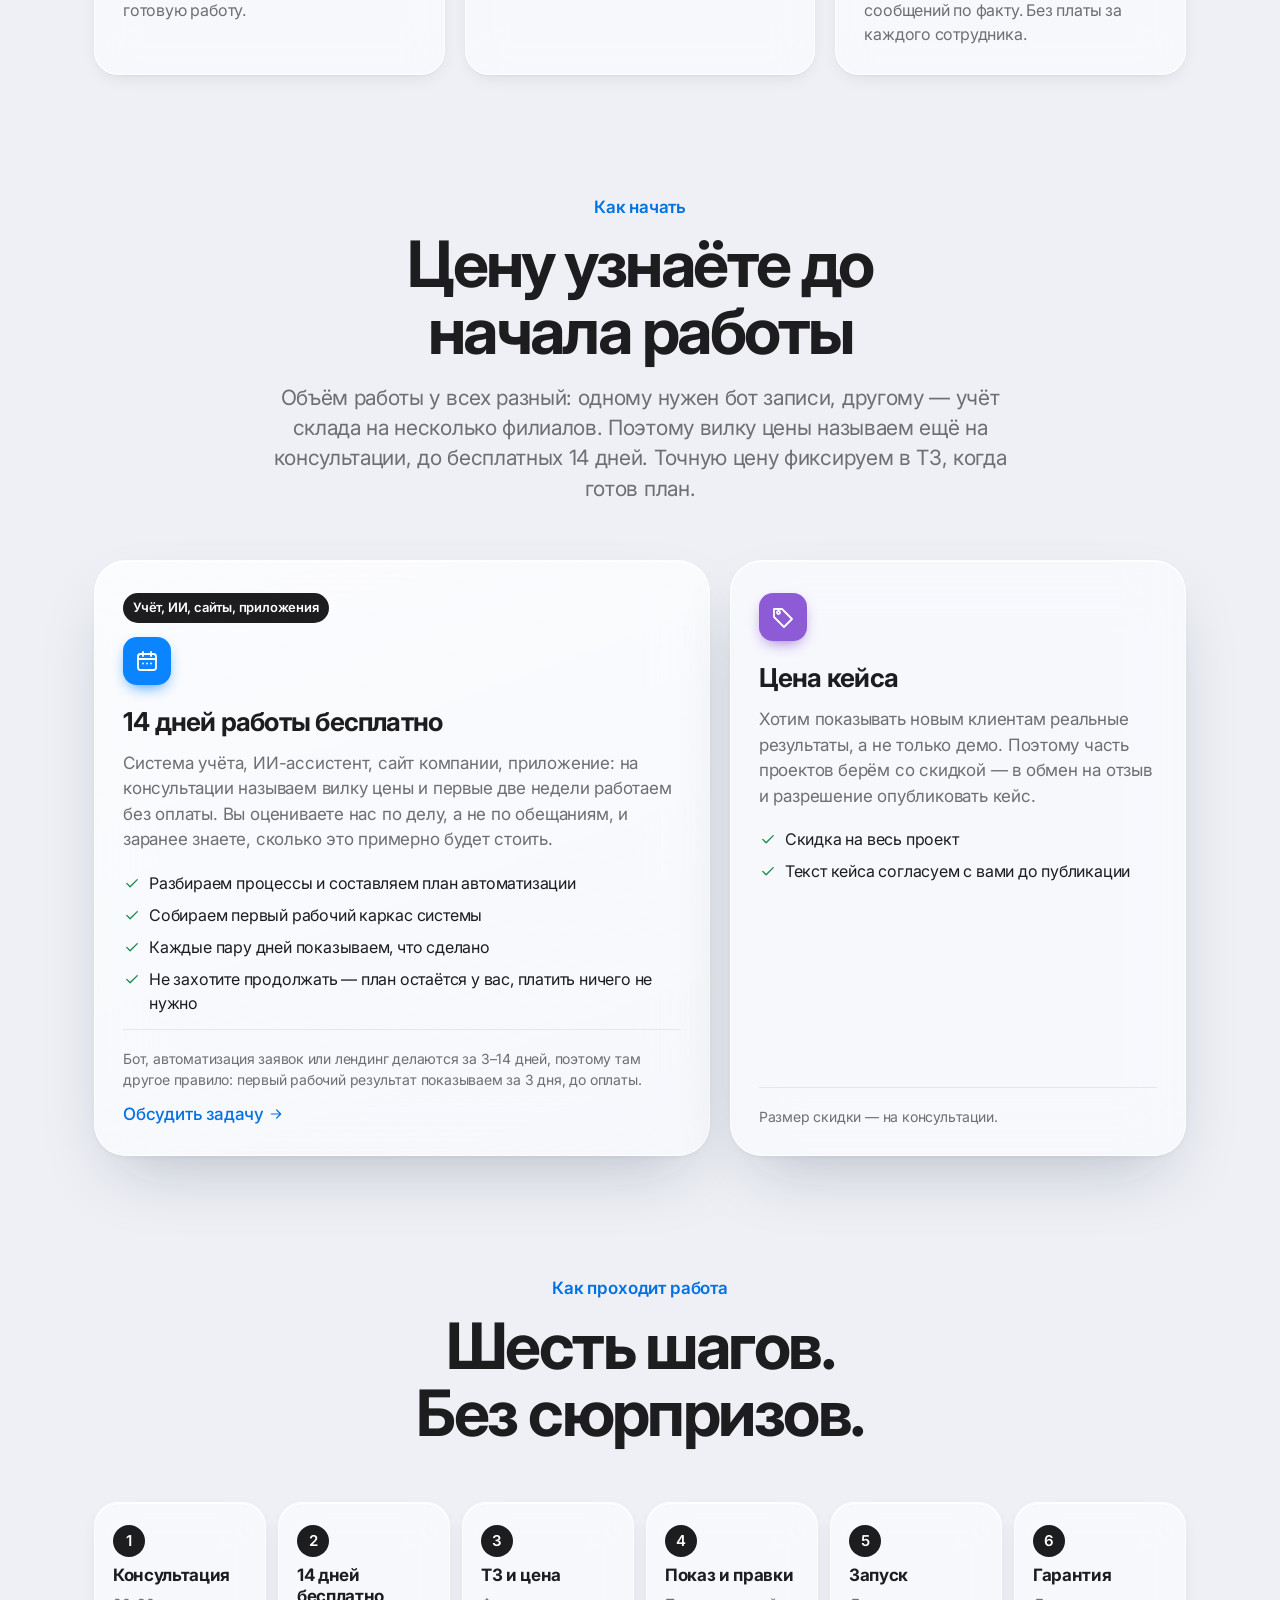
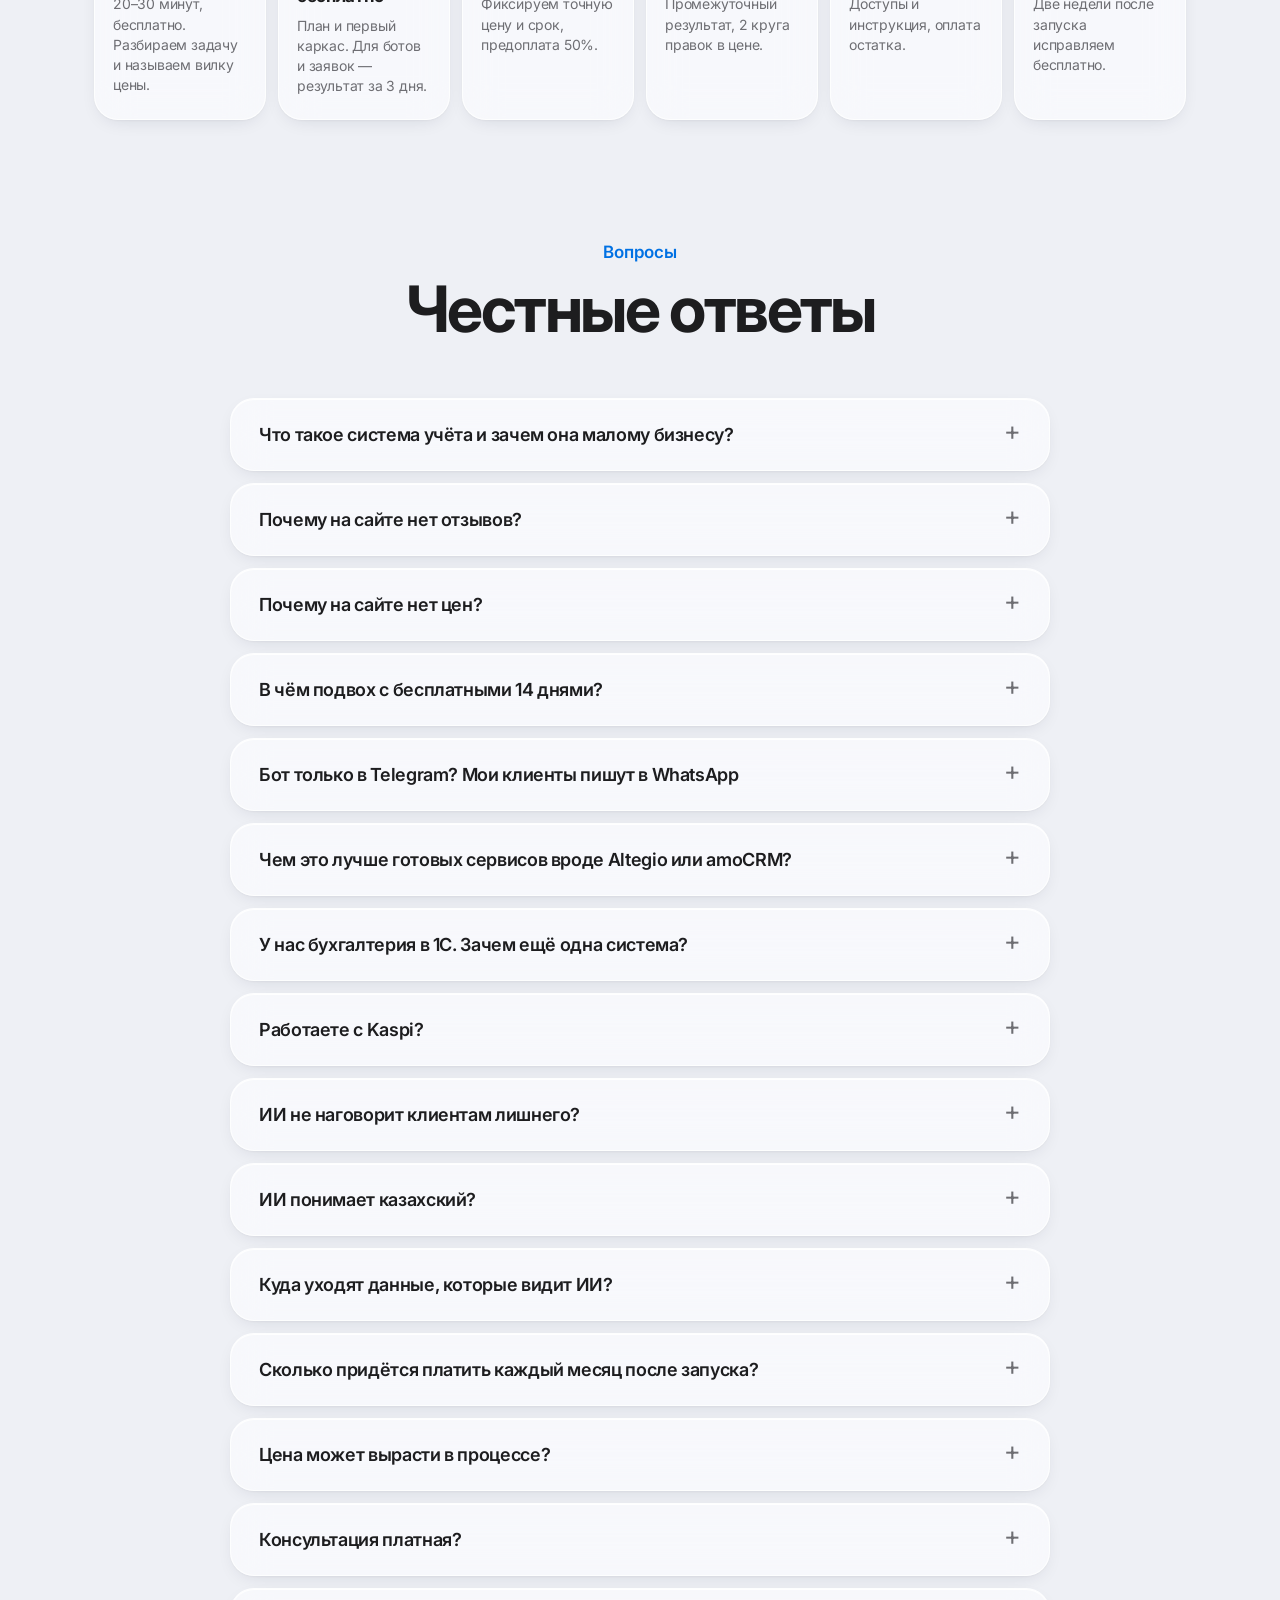
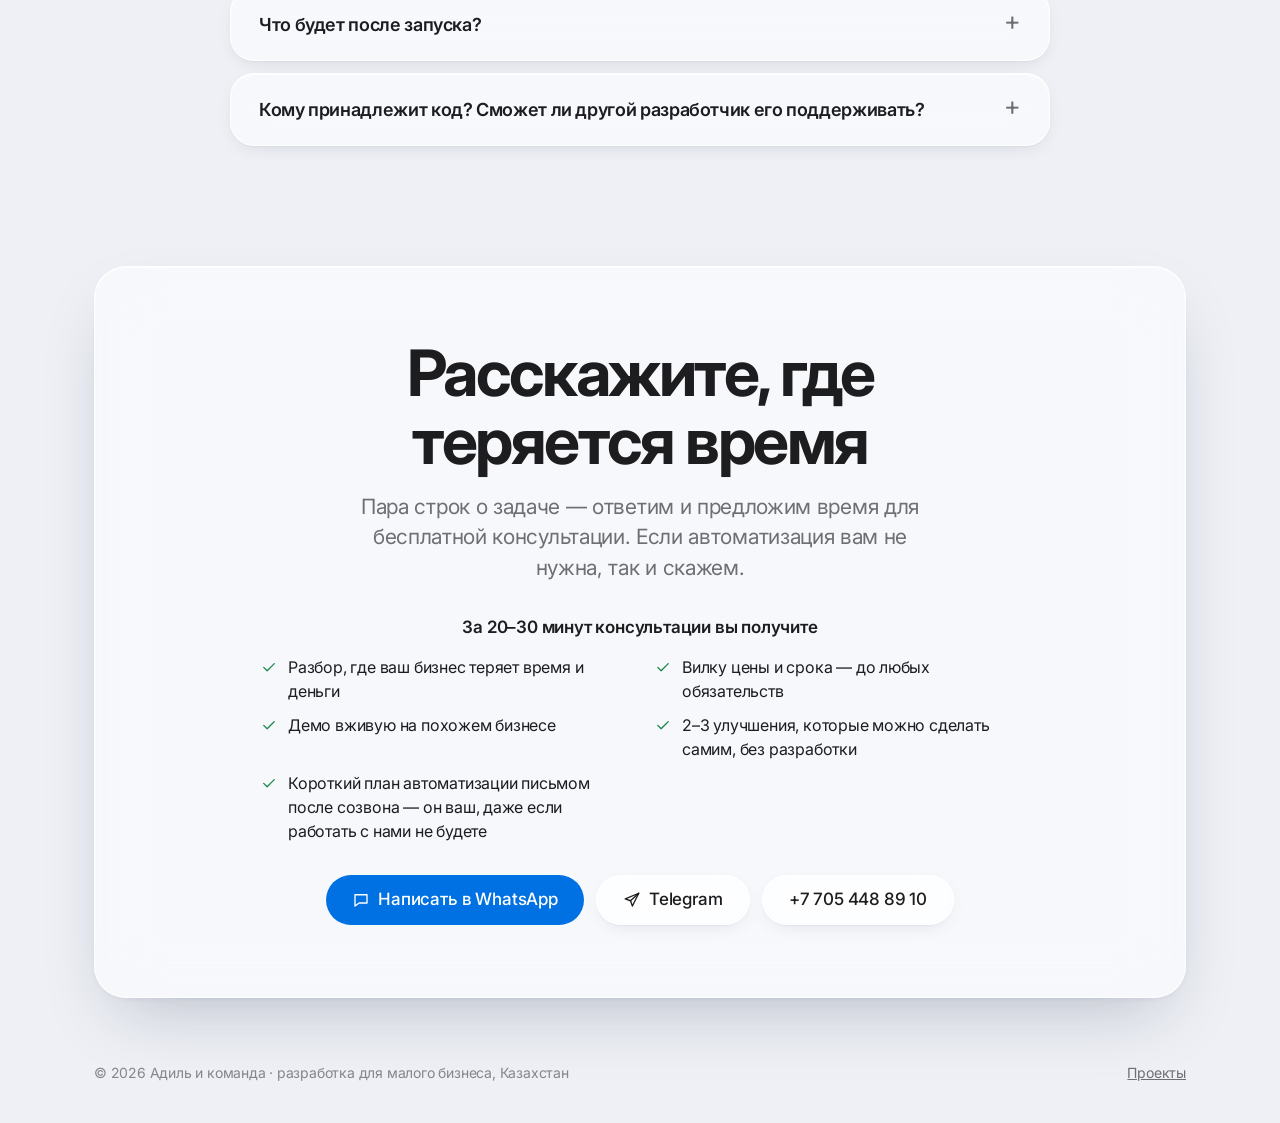
==== commit c48a0c5a: "Подготовка к GitHub Pages: убраны TODO-комментарии, абсолютный og:image Co-Authored-By: Claude Opus " ====
--- a/index.html
+++ b/index.html
@@ -7,7 +7,7 @@
   <meta name="description" content="Системы учёта вместо Excel, Telegram-боты, ИИ-ассистенты и автоматизация заявок для малого бизнеса в Казахстане. 14 дней работы бесплатно для систем учёта, ИИ и сайтов, фиксированная цена, оплата 50/50.">
   <meta property="og:title" content="Автоматизация для малого бизнеса — первые 14 дней бесплатно">
   <meta property="og:description" content="Системы учёта, Telegram-боты, ИИ-ассистенты и автоматизация заявок. 14 дней работы бесплатно, демо до заказа.">
-  <meta property="og:image" content="assets/kp-builder.jpg">
+  <meta property="og:image" content="https://adil3akarin-blip.github.io/site/assets/kp-builder.jpg">
   <meta property="og:type" content="website">
   <meta name="theme-color" content="#eef0f5">
   <link rel="preconnect" href="https://fonts.googleapis.com">
@@ -150,7 +150,6 @@
       <div class="section-head reveal">
         <p class="eyebrow">Что мы делаем</p>
         <h2 id="offers-title">Четыре способа вернуть время</h2>
-        <!-- TODO(живые демо): когда задеплоите демо (например, на Vercel), добавьте в карточки ссылки «Попробовать» и верните формулировку «работающее демо» -->
         <p class="lead">У учёта, заявок и бота есть видео-демо на вымышленных данных — видно, что вы получите, ещё до заказа.</p>
       </div>
       <div class="offers">
@@ -218,7 +217,6 @@
       <p class="more reveal">Также делаем WhatsApp-ботов, лендинги, сайты компаний, Telegram Mini App и мобильные приложения — <a class="link" href="#contacts">обсудить задачу</a></p>
       <div class="integrations reveal">
         <p>Подключаем к тому, что у вас уже есть</p>
-        <!-- TODO(интеграции): уберите то, за что не берётесь; добавьте 1С, если решите делать обмен -->
         <ul class="integrations__list">
           <li class="chip">Google Таблицы</li>
           <li class="chip">amoCRM</li>
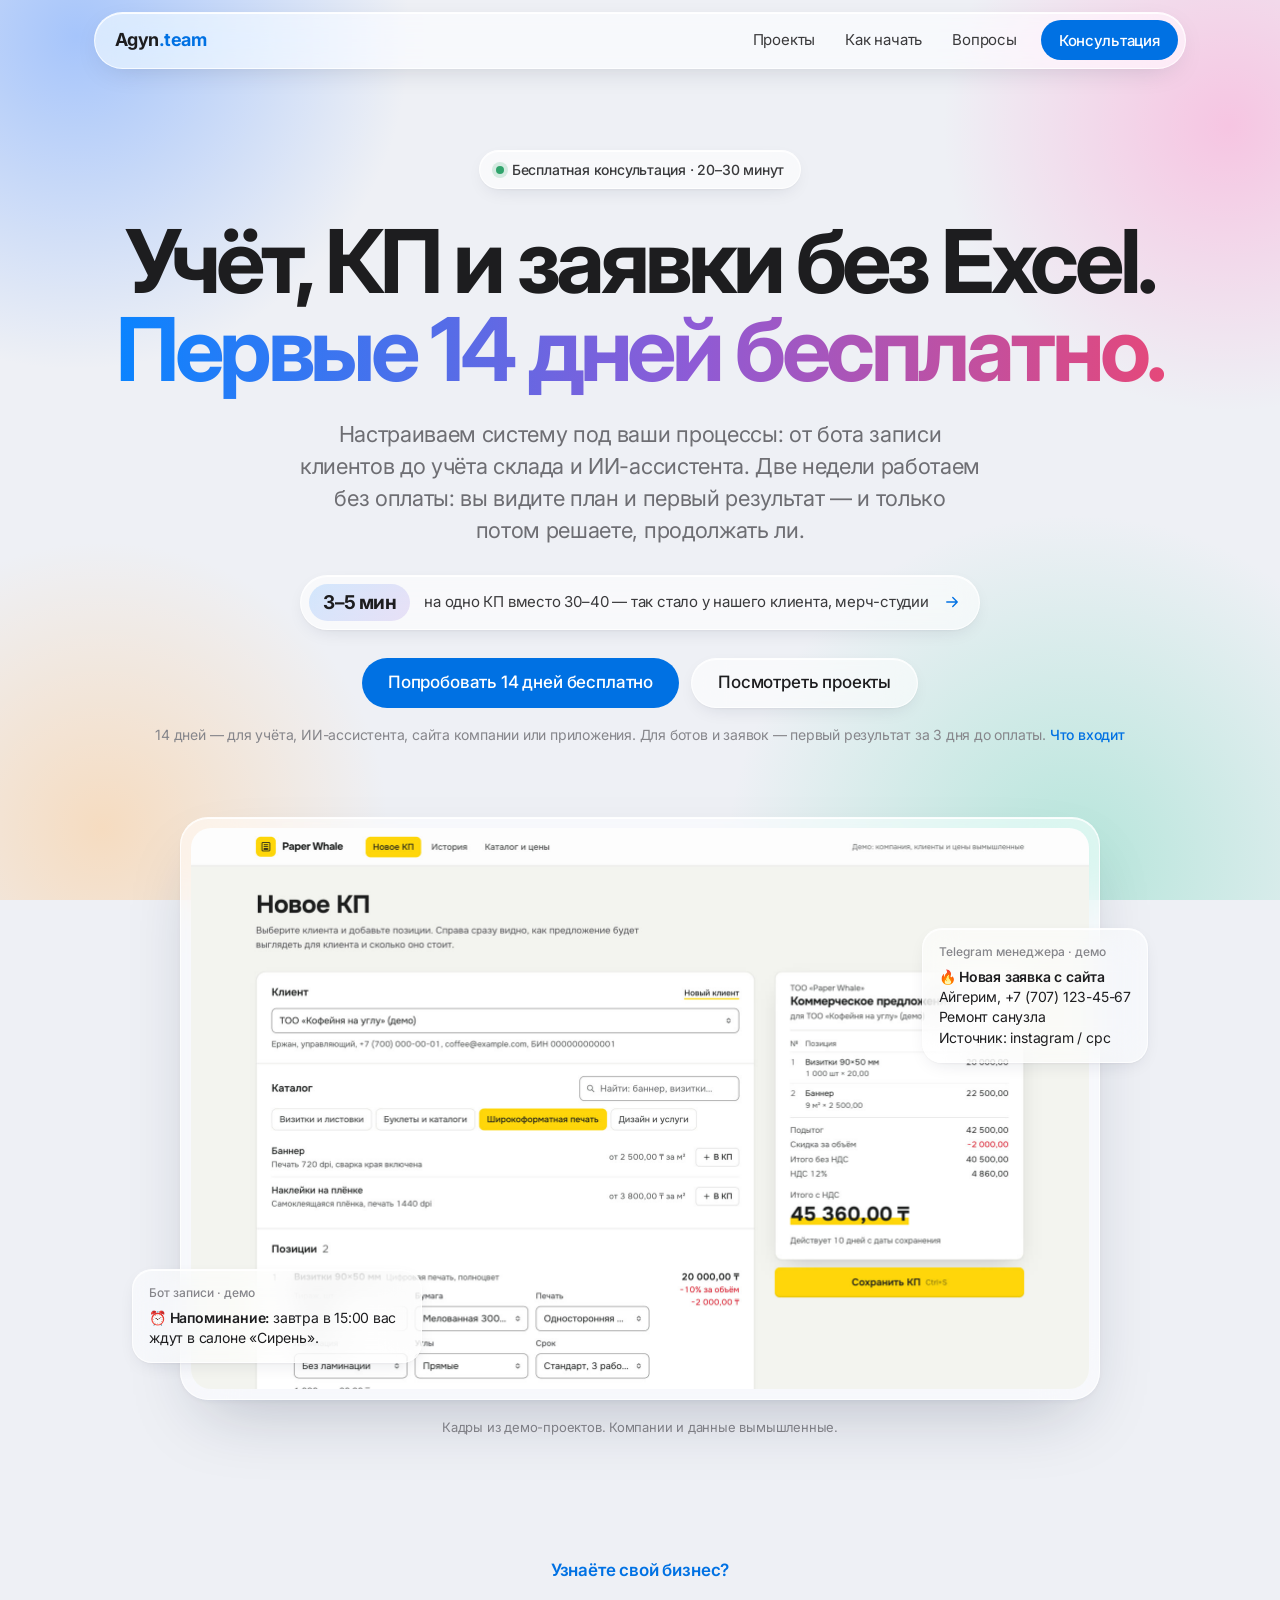
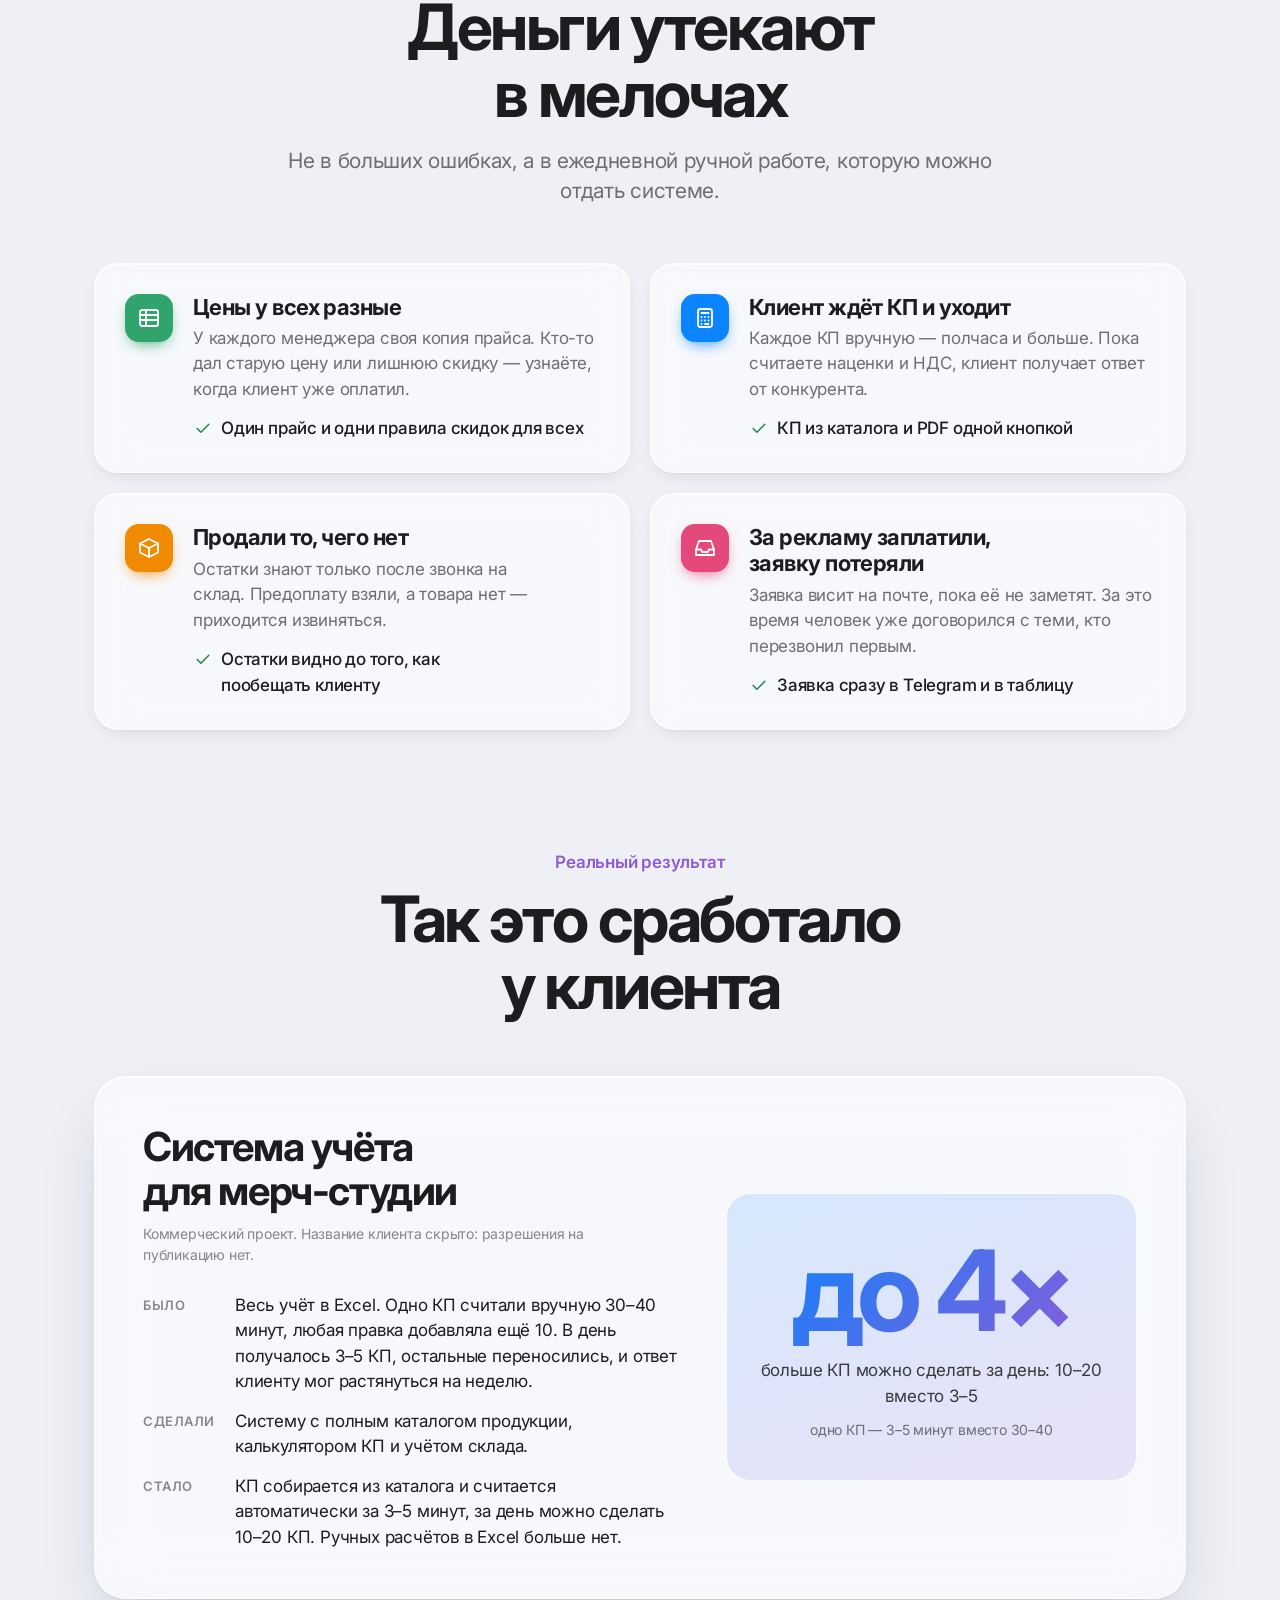
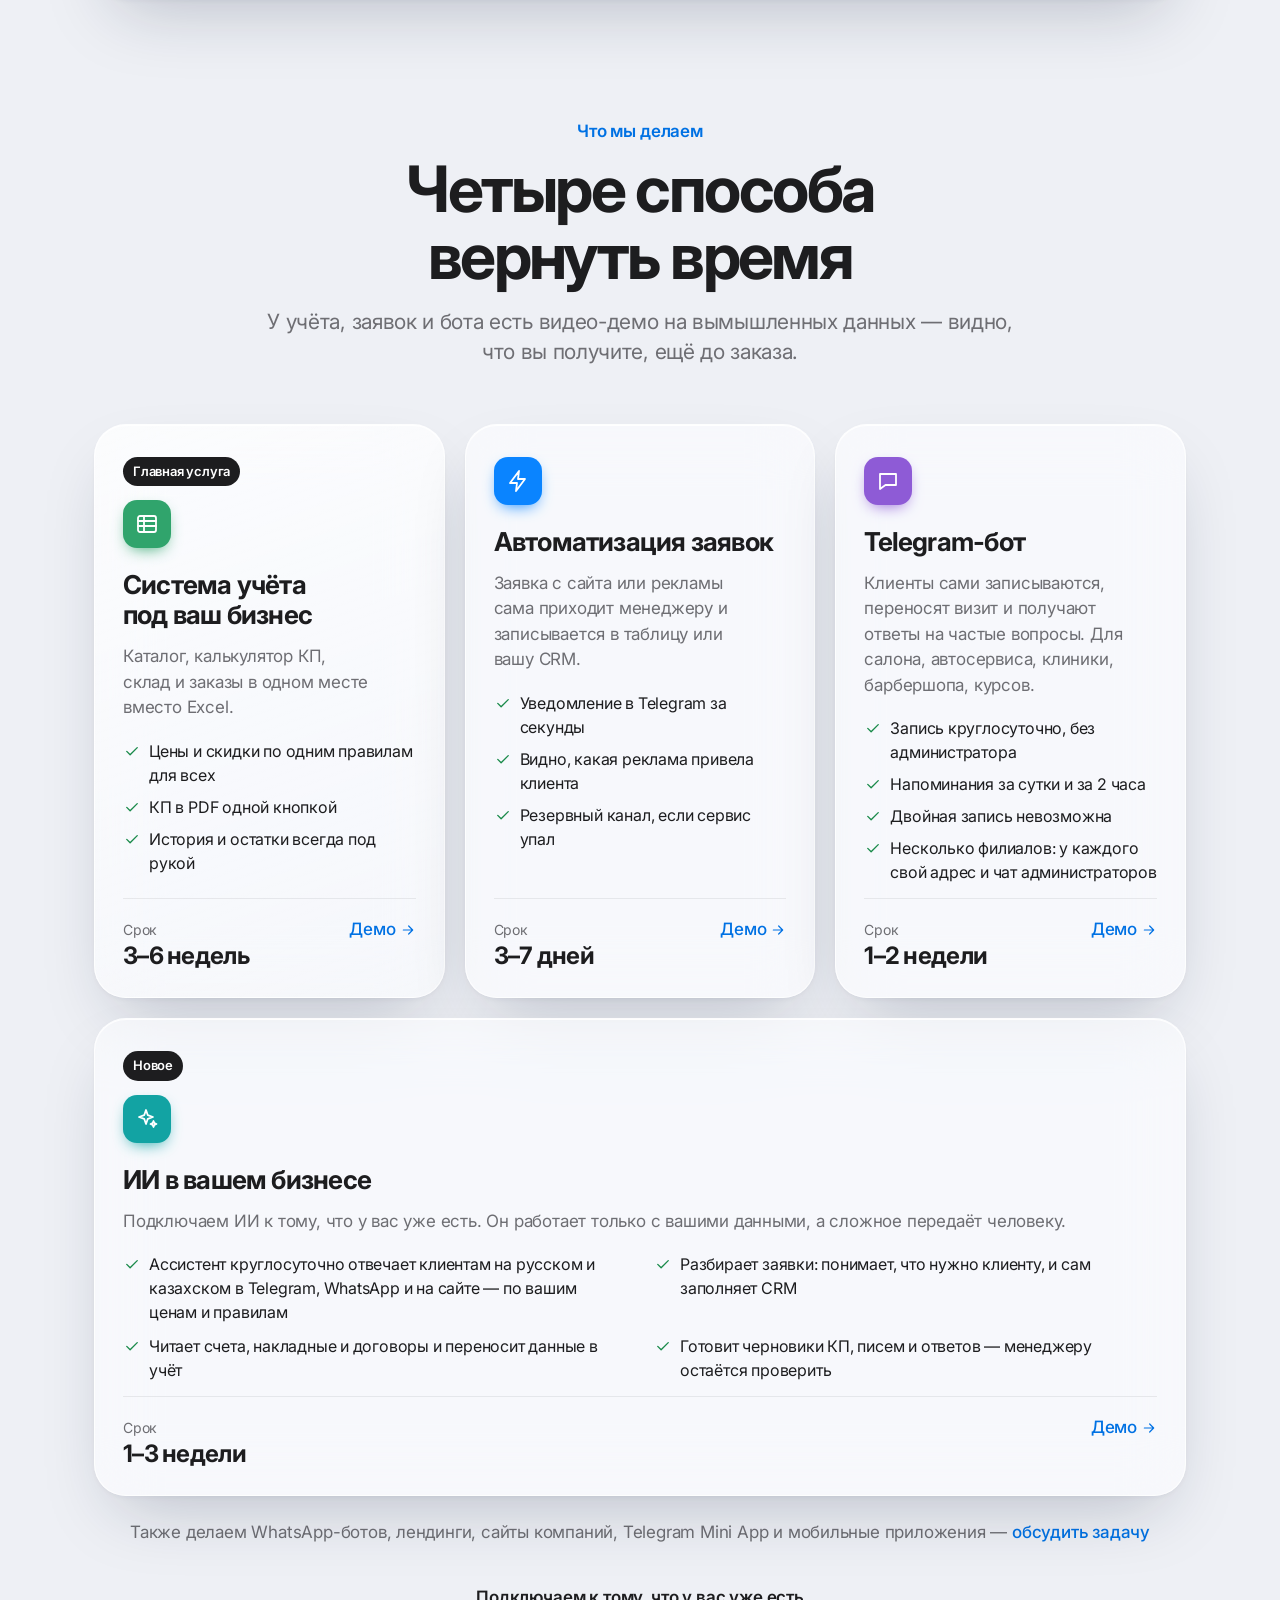
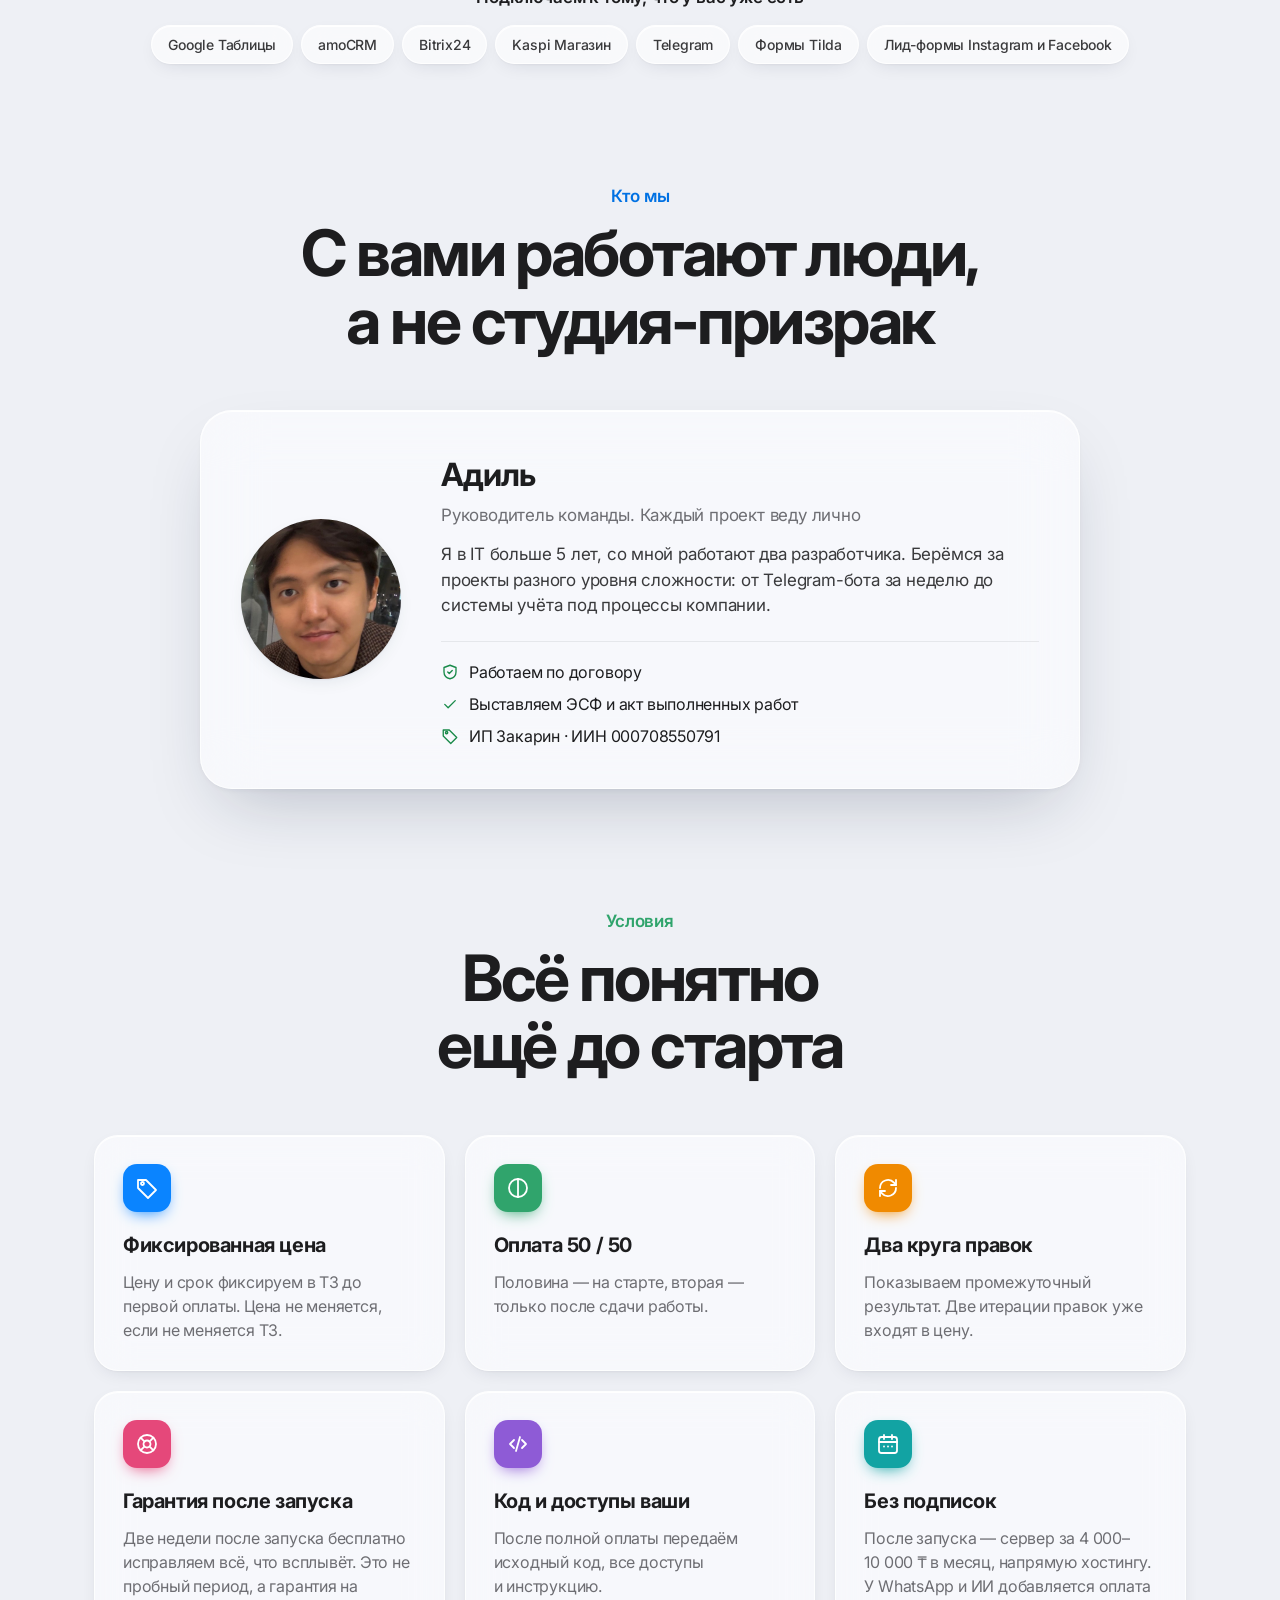
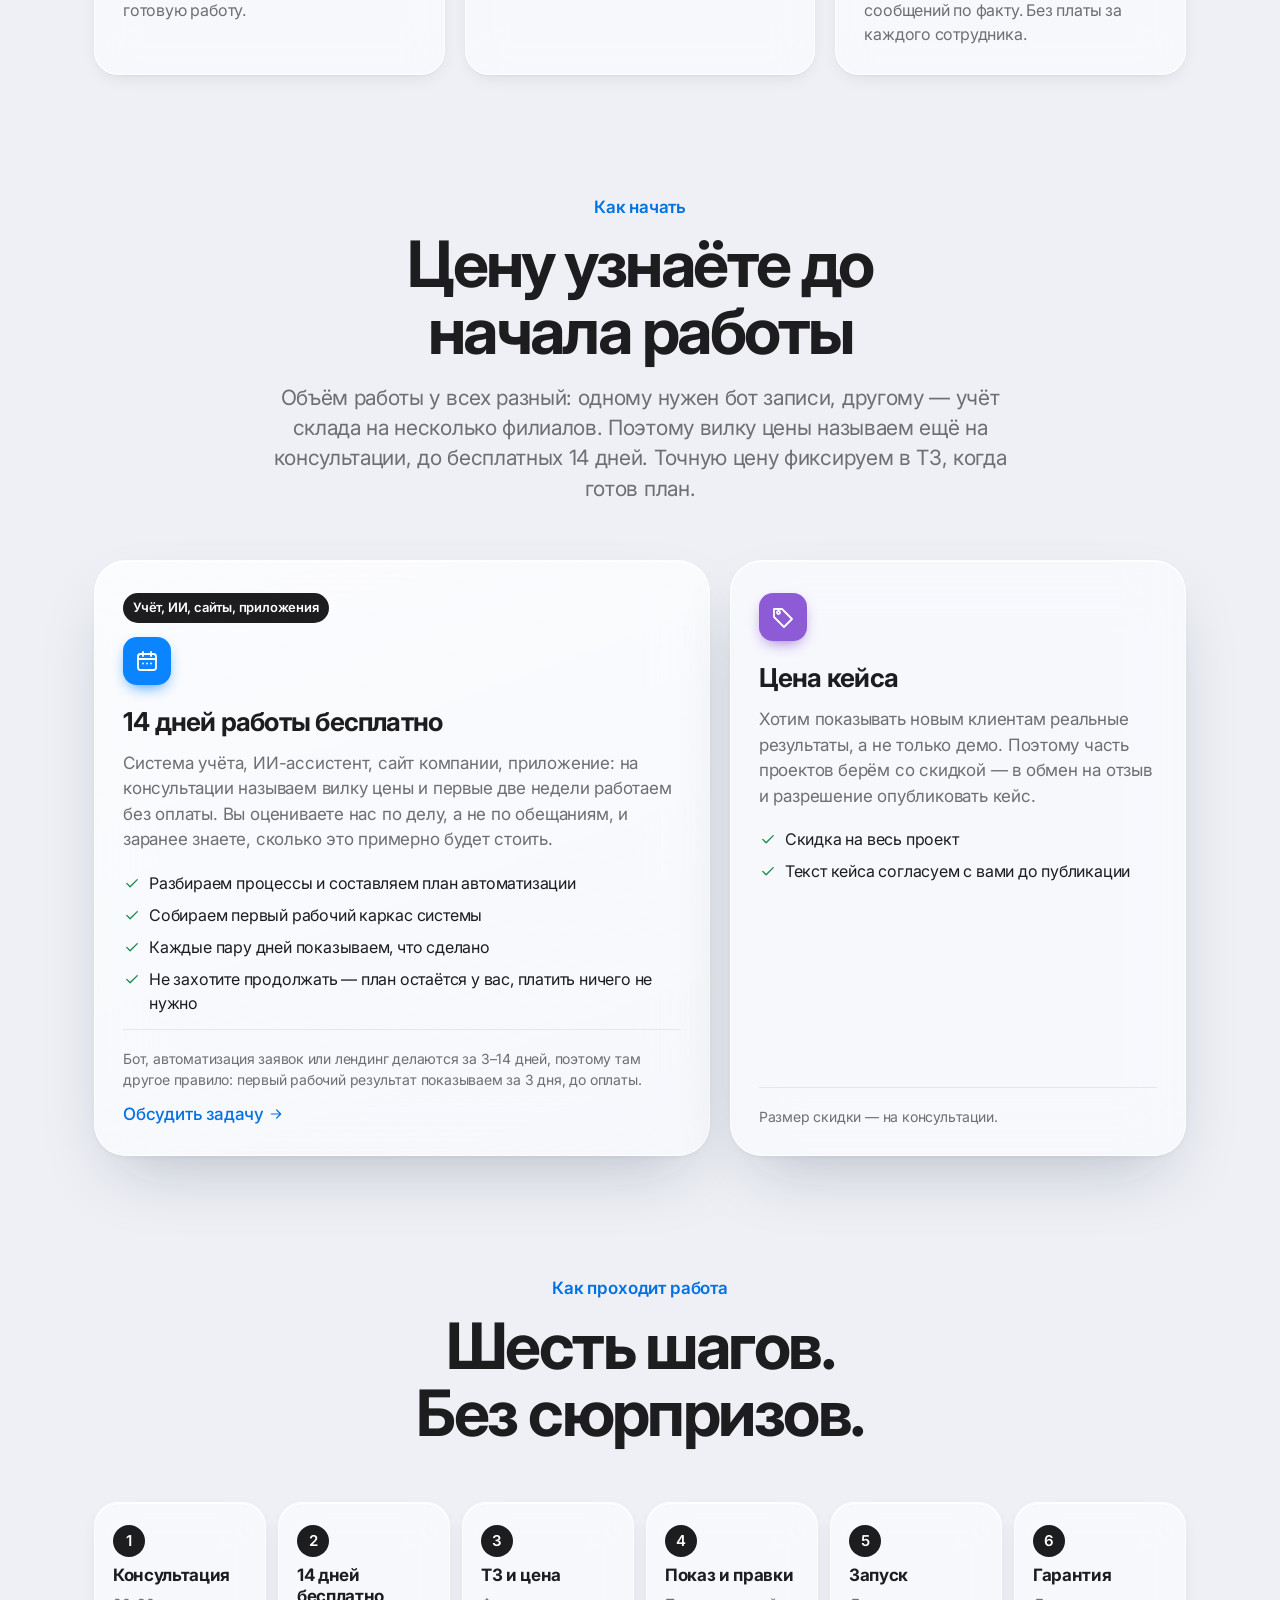
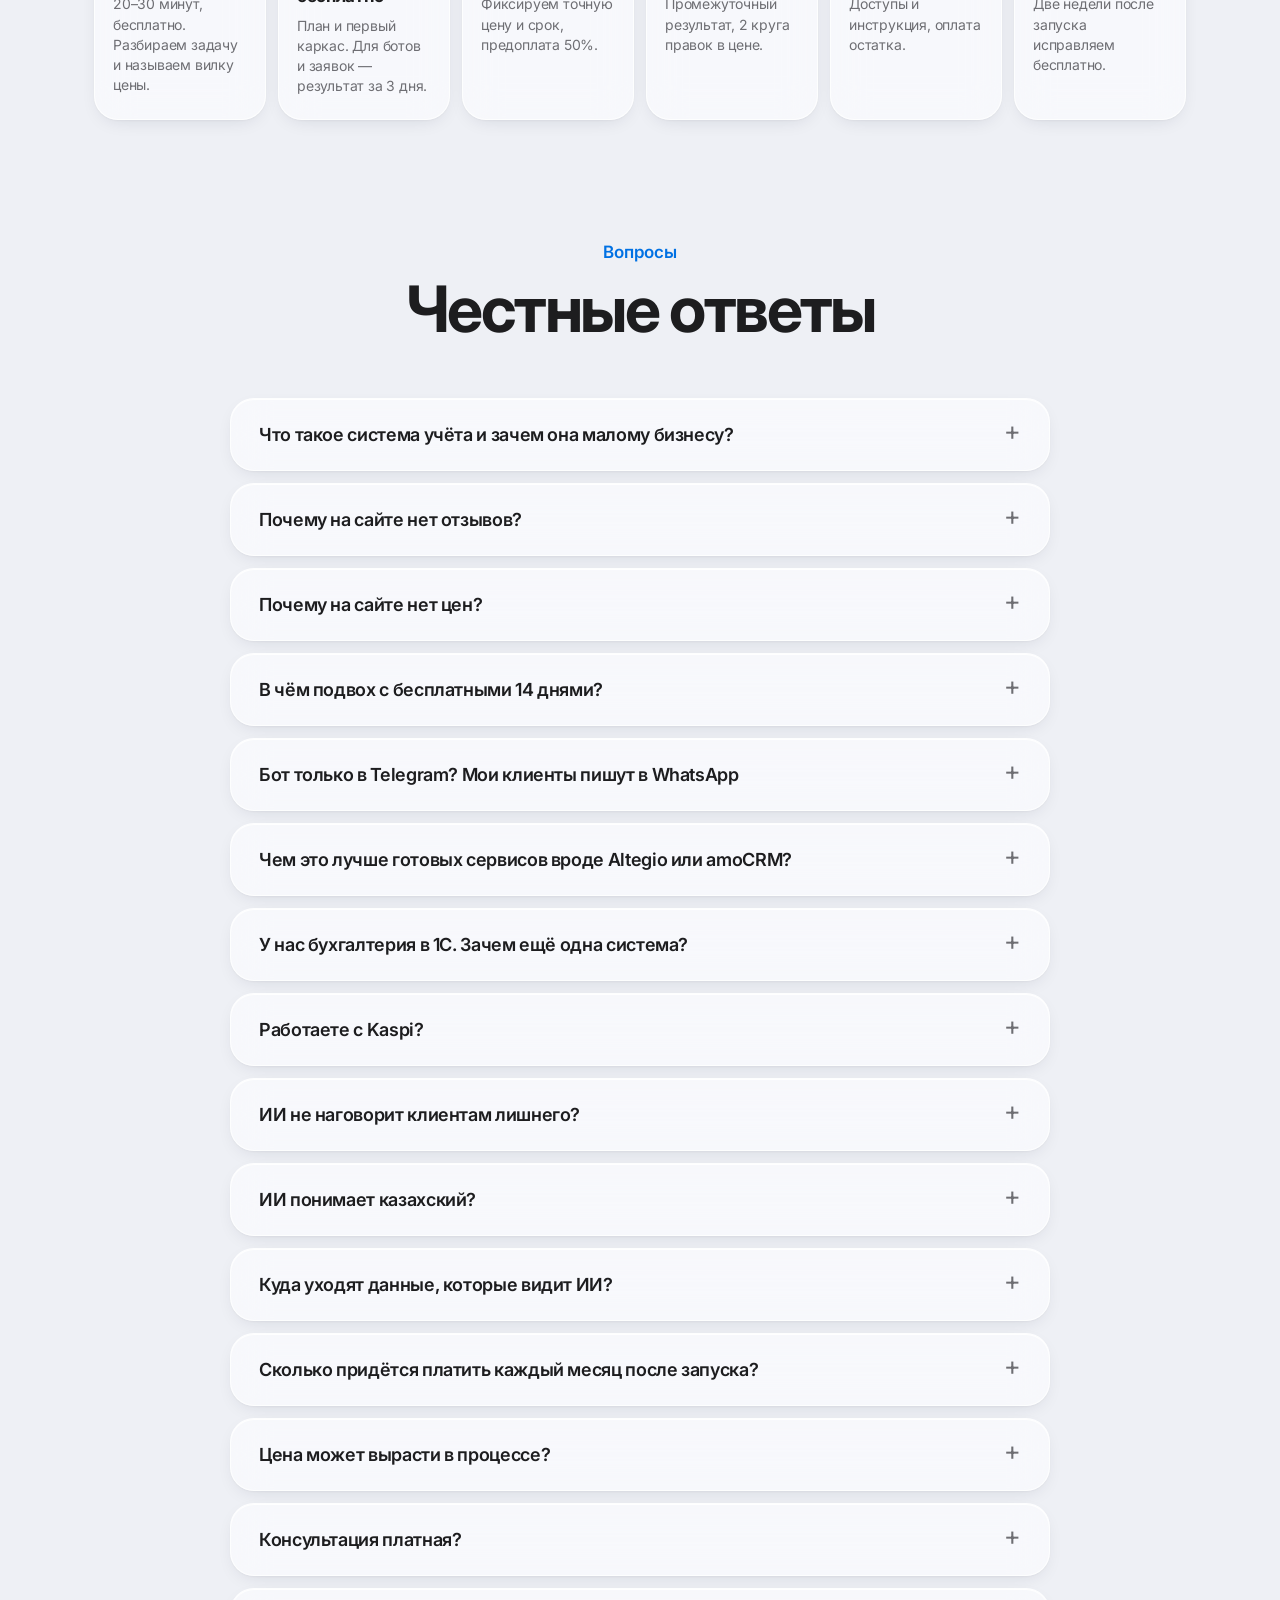
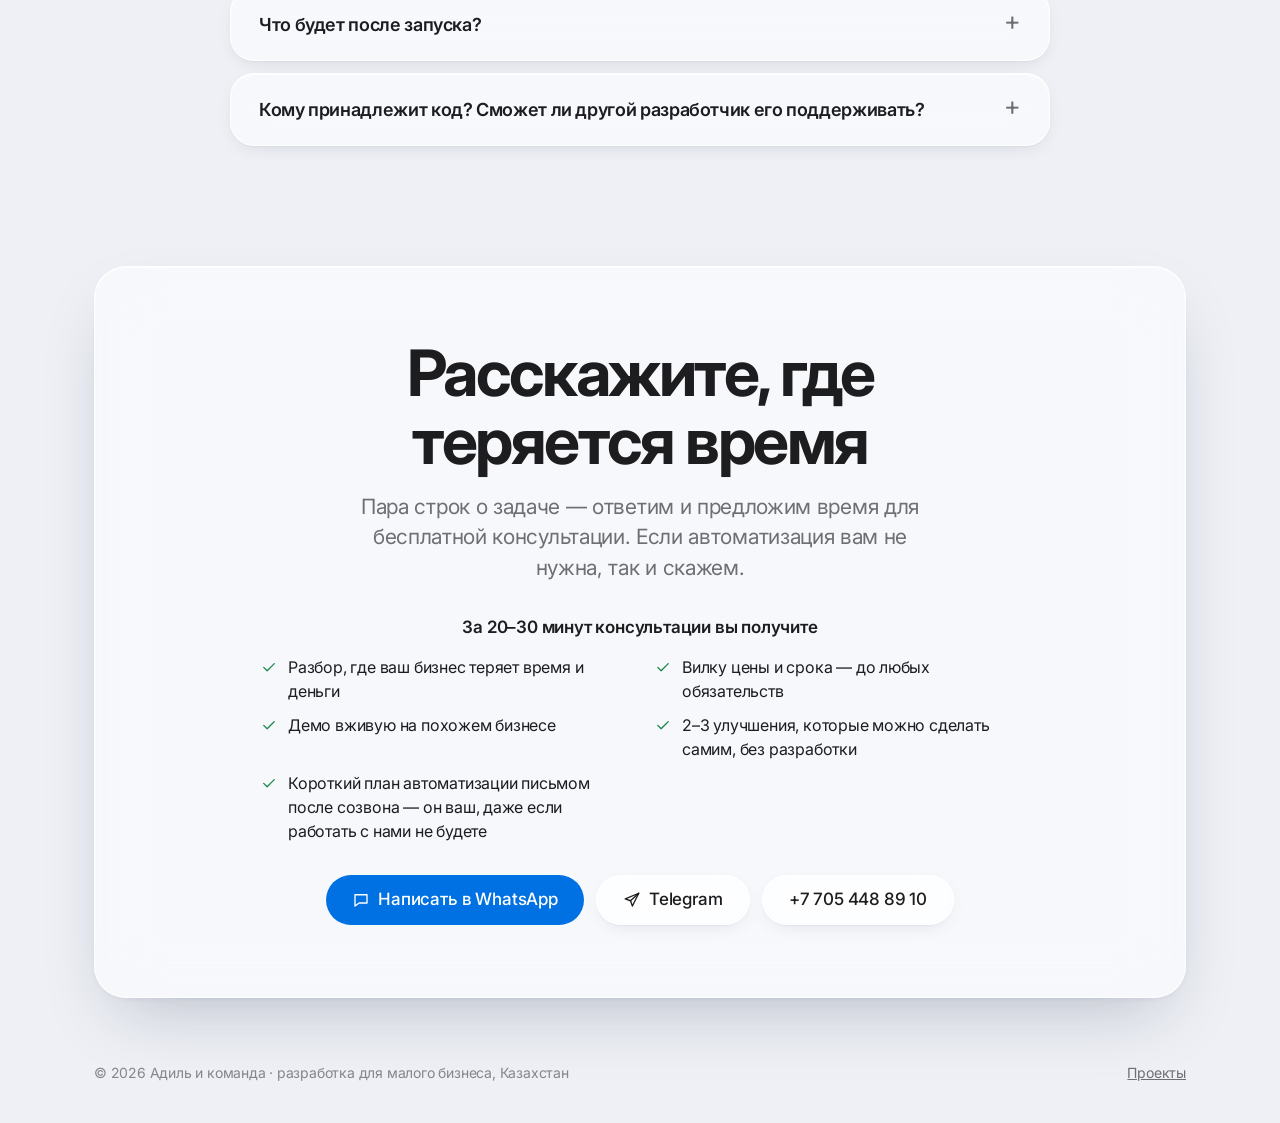
==== commit 16ecb0cf: "Логотип Agyn.team, адрес Pages /portfolio/ в og:image Co-Authored-By: Claude Opus 5.5 <noreply@anthr" ====
--- a/index.html
+++ b/index.html
@@ -7,7 +7,7 @@
   <meta name="description" content="Системы учёта вместо Excel, Telegram-боты, ИИ-ассистенты и автоматизация заявок для малого бизнеса в Казахстане. 14 дней работы бесплатно для систем учёта, ИИ и сайтов, фиксированная цена, оплата 50/50.">
   <meta property="og:title" content="Автоматизация для малого бизнеса — первые 14 дней бесплатно">
   <meta property="og:description" content="Системы учёта, Telegram-боты, ИИ-ассистенты и автоматизация заявок. 14 дней работы бесплатно, демо до заказа.">
-  <meta property="og:image" content="https://adil3akarin-blip.github.io/site/assets/kp-builder.jpg">
+  <meta property="og:image" content="https://adil-zakarin.github.io/portfolio/assets/kp-builder.jpg">
   <meta property="og:type" content="website">
   <meta name="theme-color" content="#eef0f5">
   <link rel="preconnect" href="https://fonts.googleapis.com">
@@ -41,7 +41,7 @@
   <a class="skip" href="#main">К содержанию</a>
 
   <header class="nav">
-    <a class="nav__logo" href="index.html">Адиль<span>.dev</span></a>
+    <a class="nav__logo" href="index.html">Agyn<span>.team</span></a>
     <nav class="nav__links" aria-label="Разделы">
       <a class="nav__keep" href="projects.html">Проекты</a>
       <a href="#start">Как начать</a>
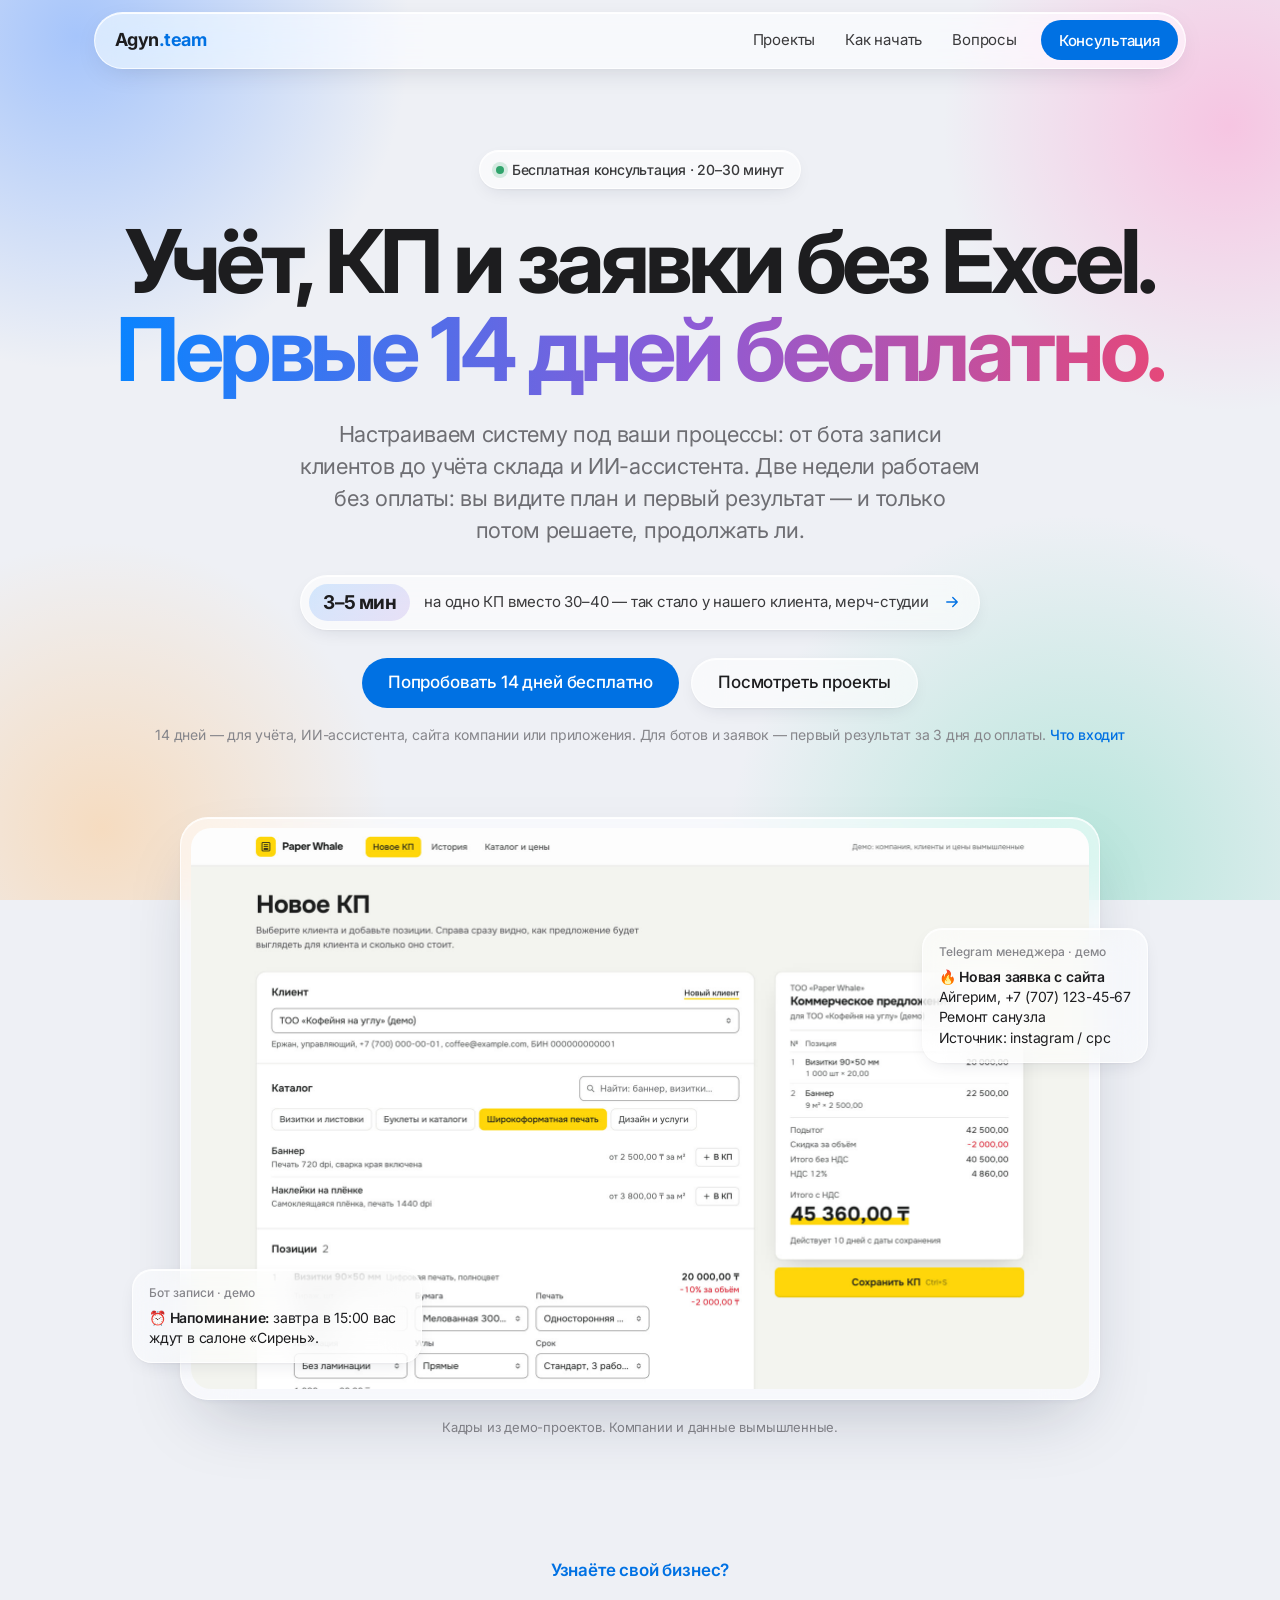
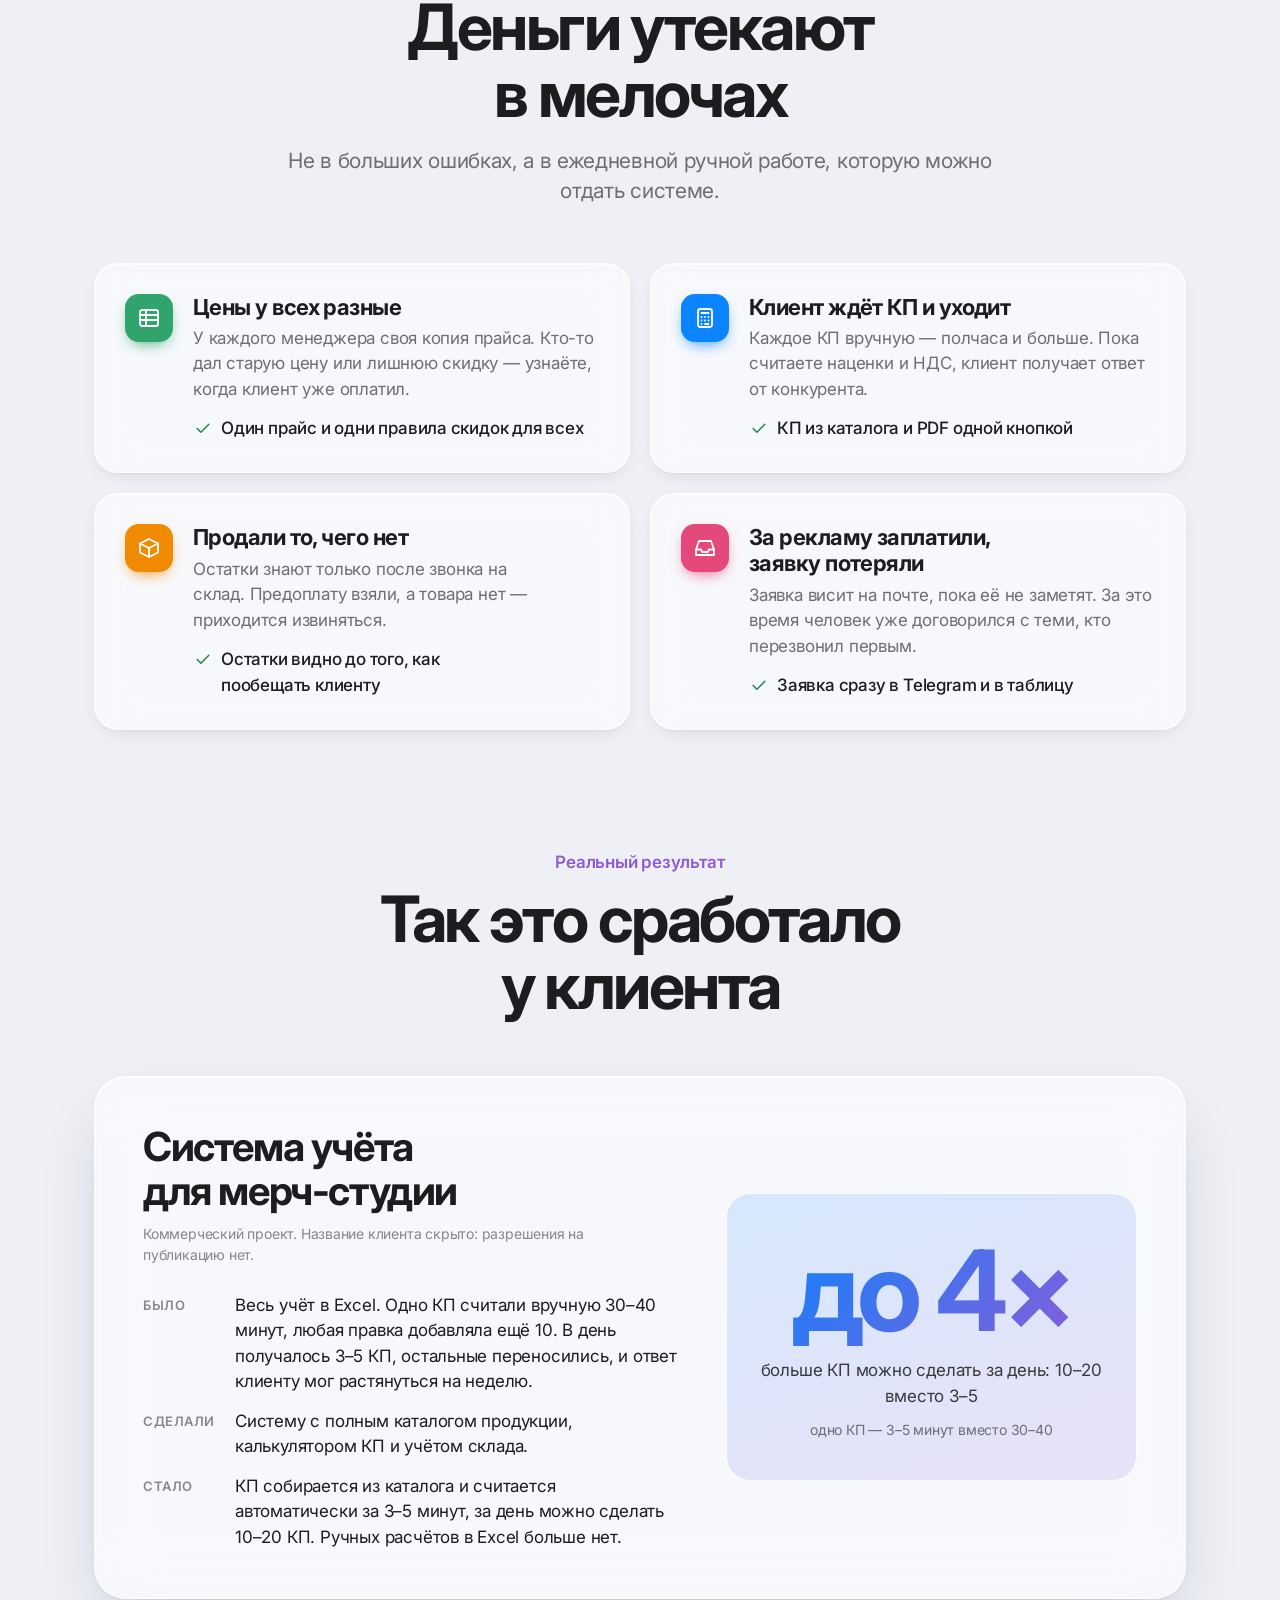
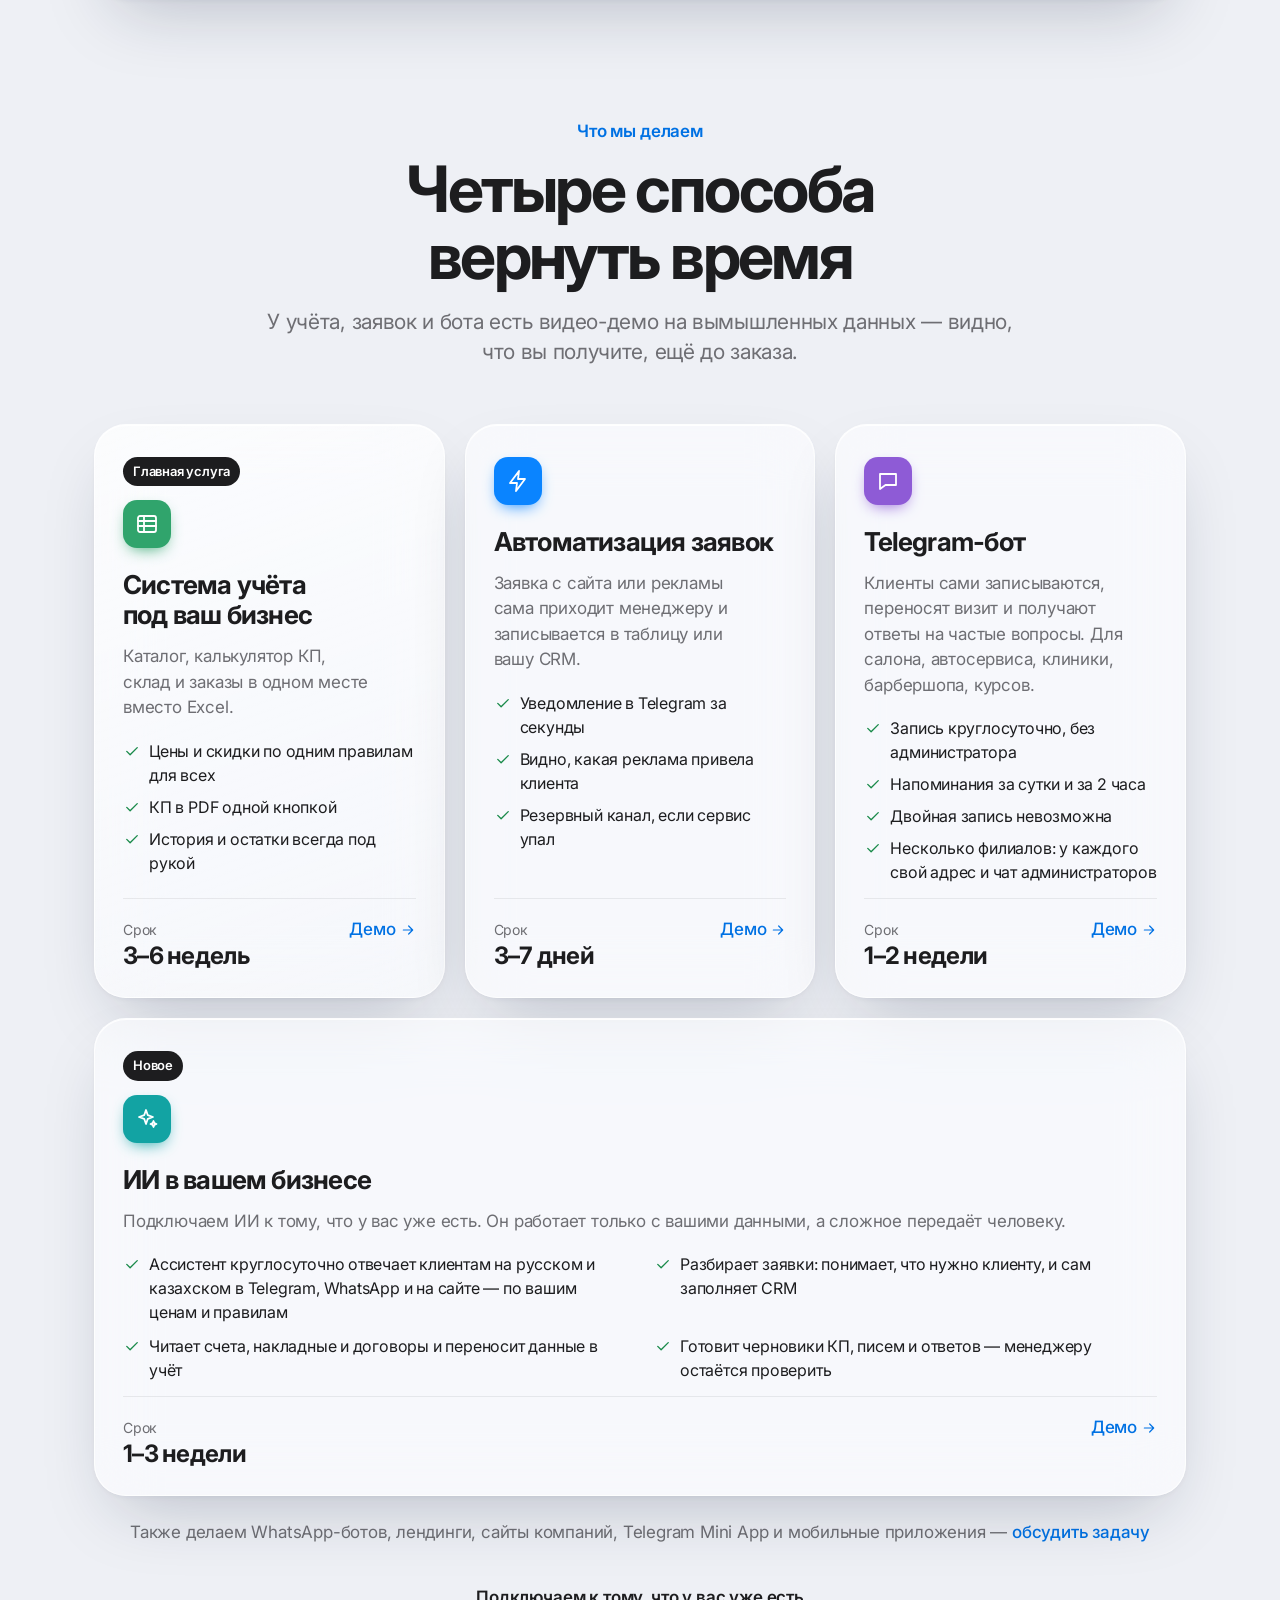
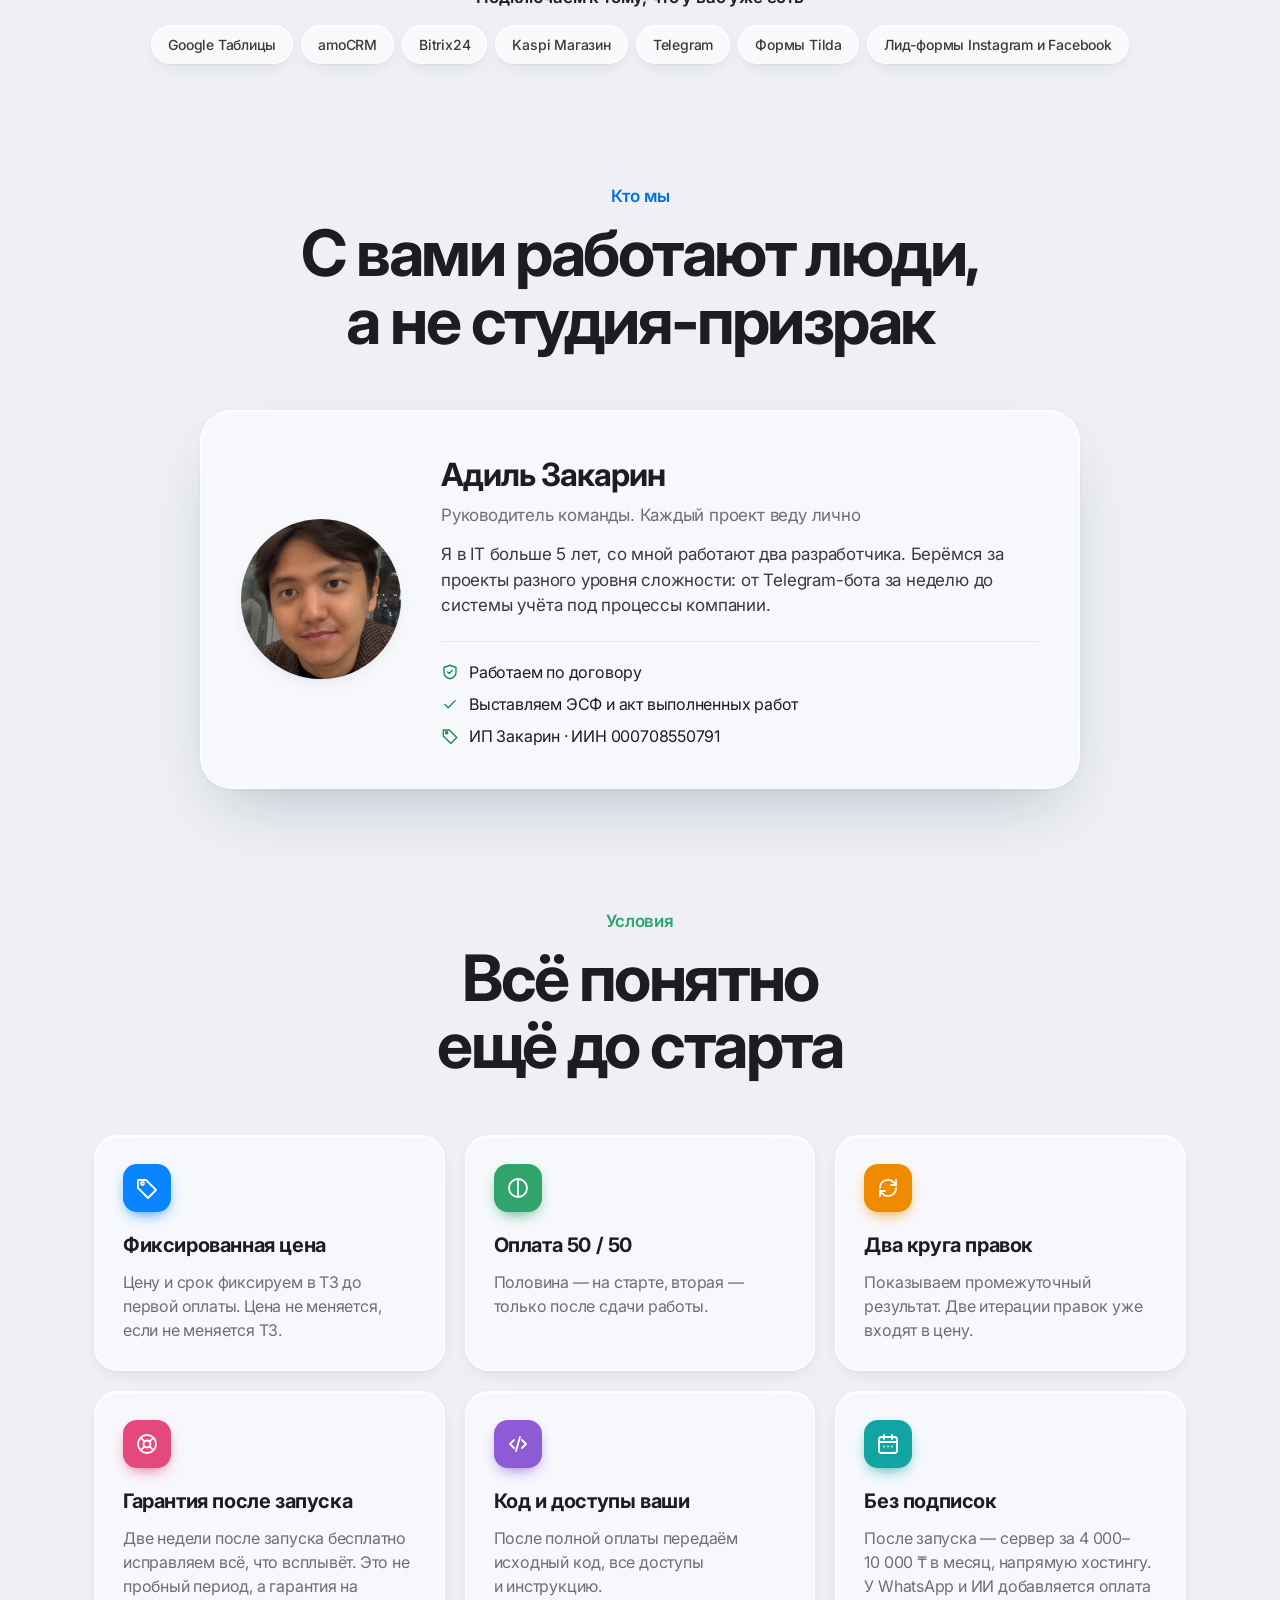
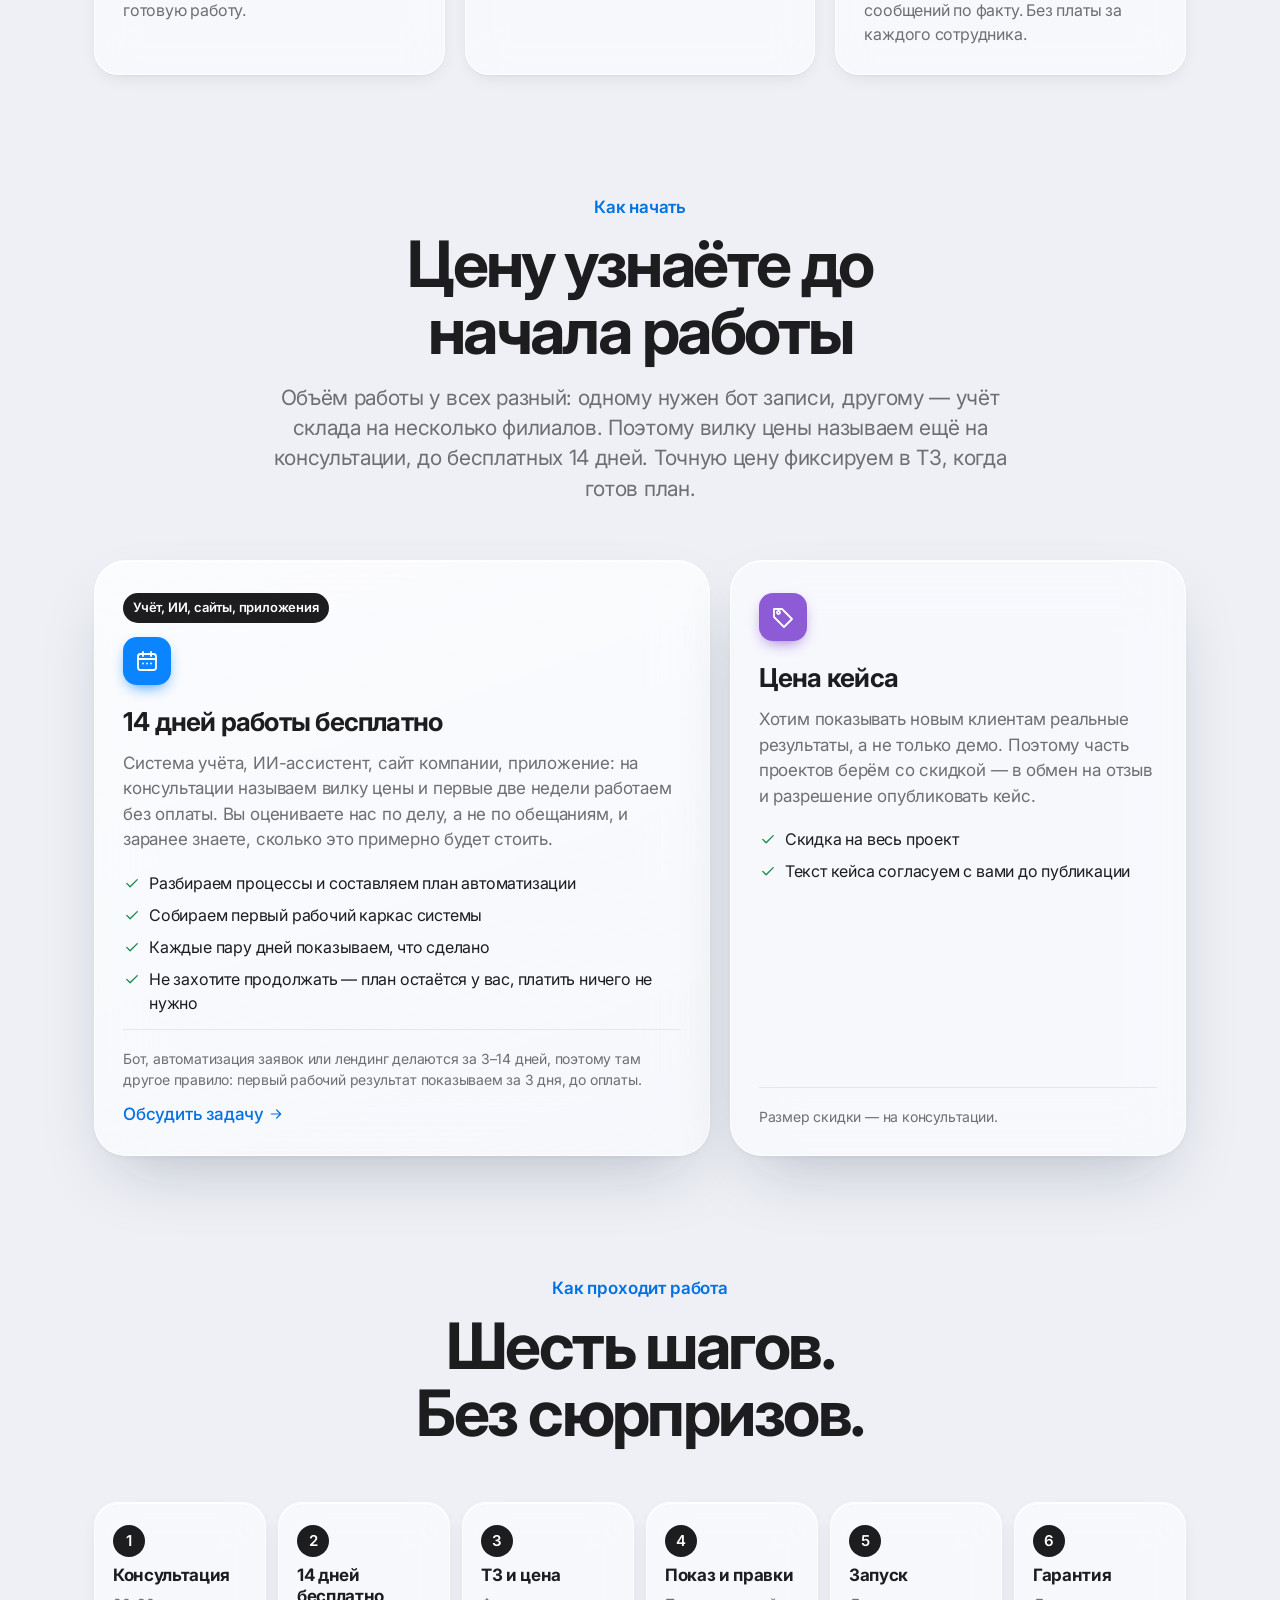
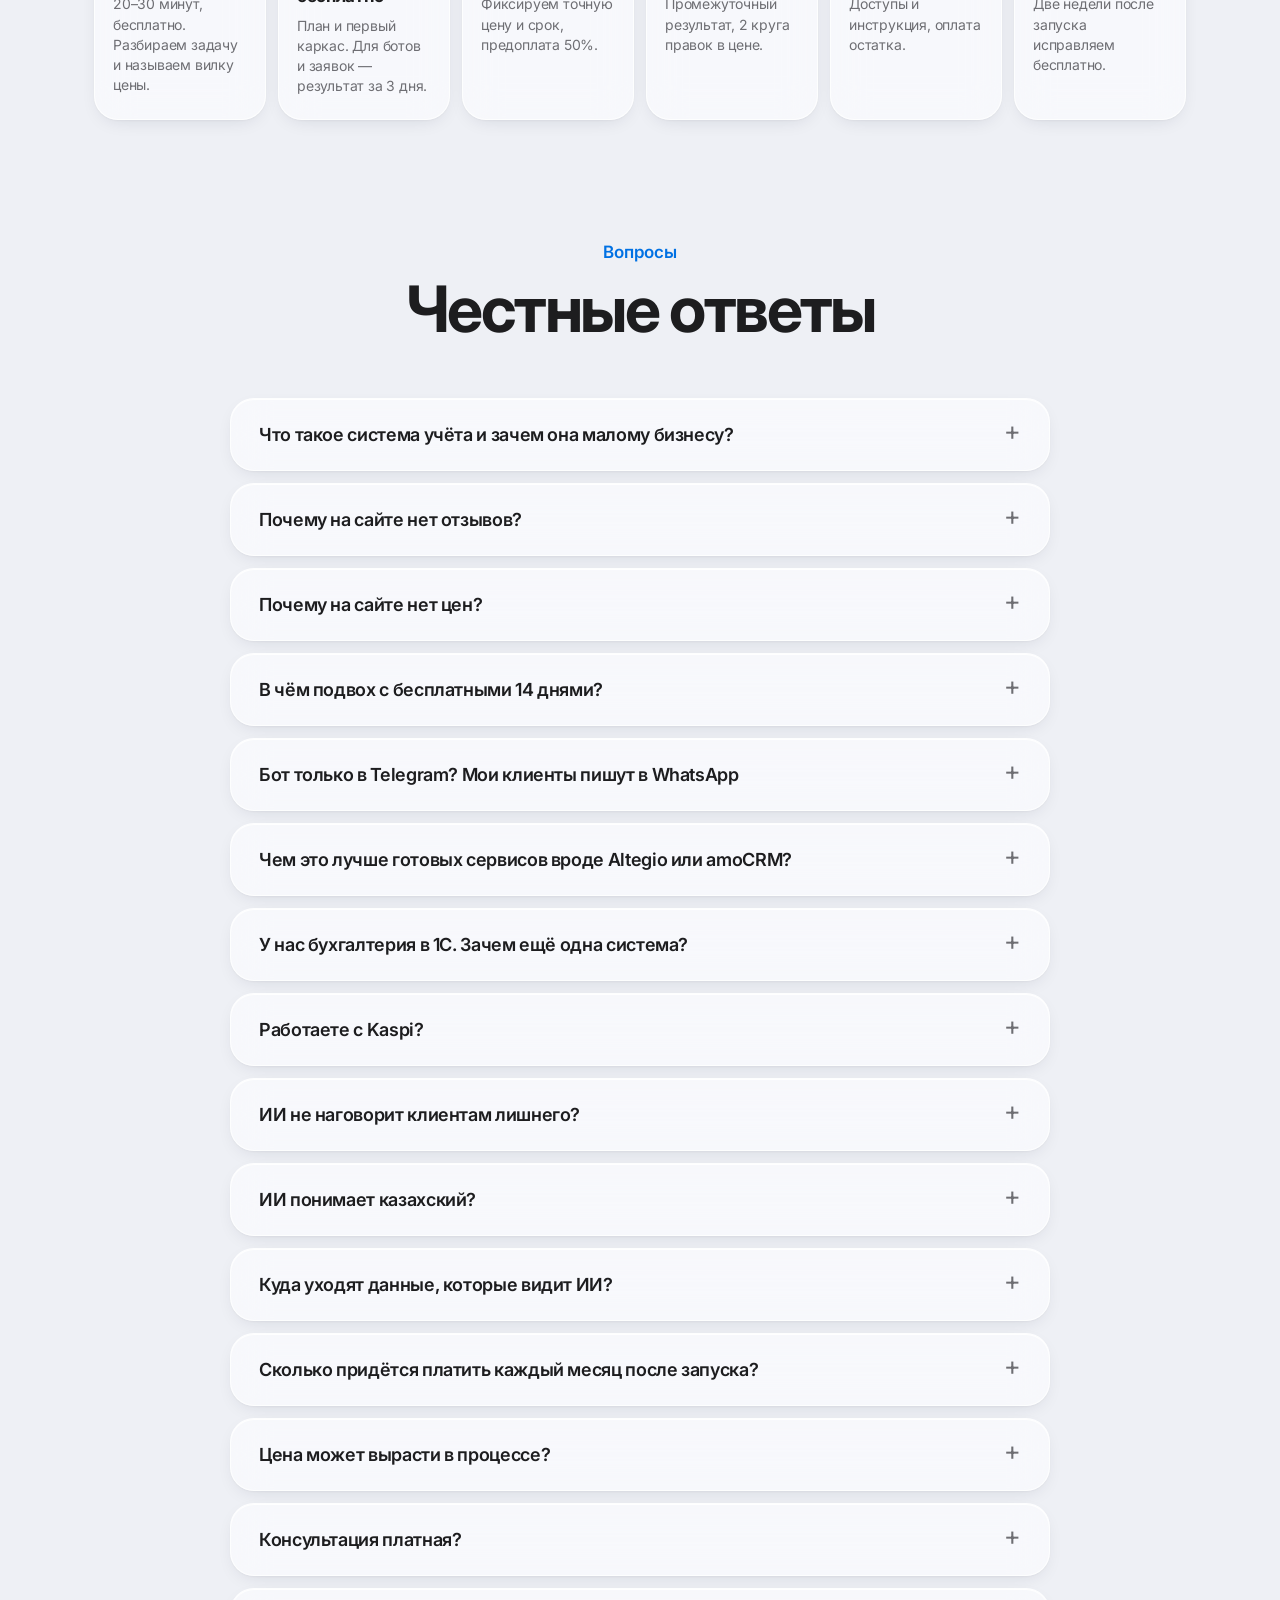
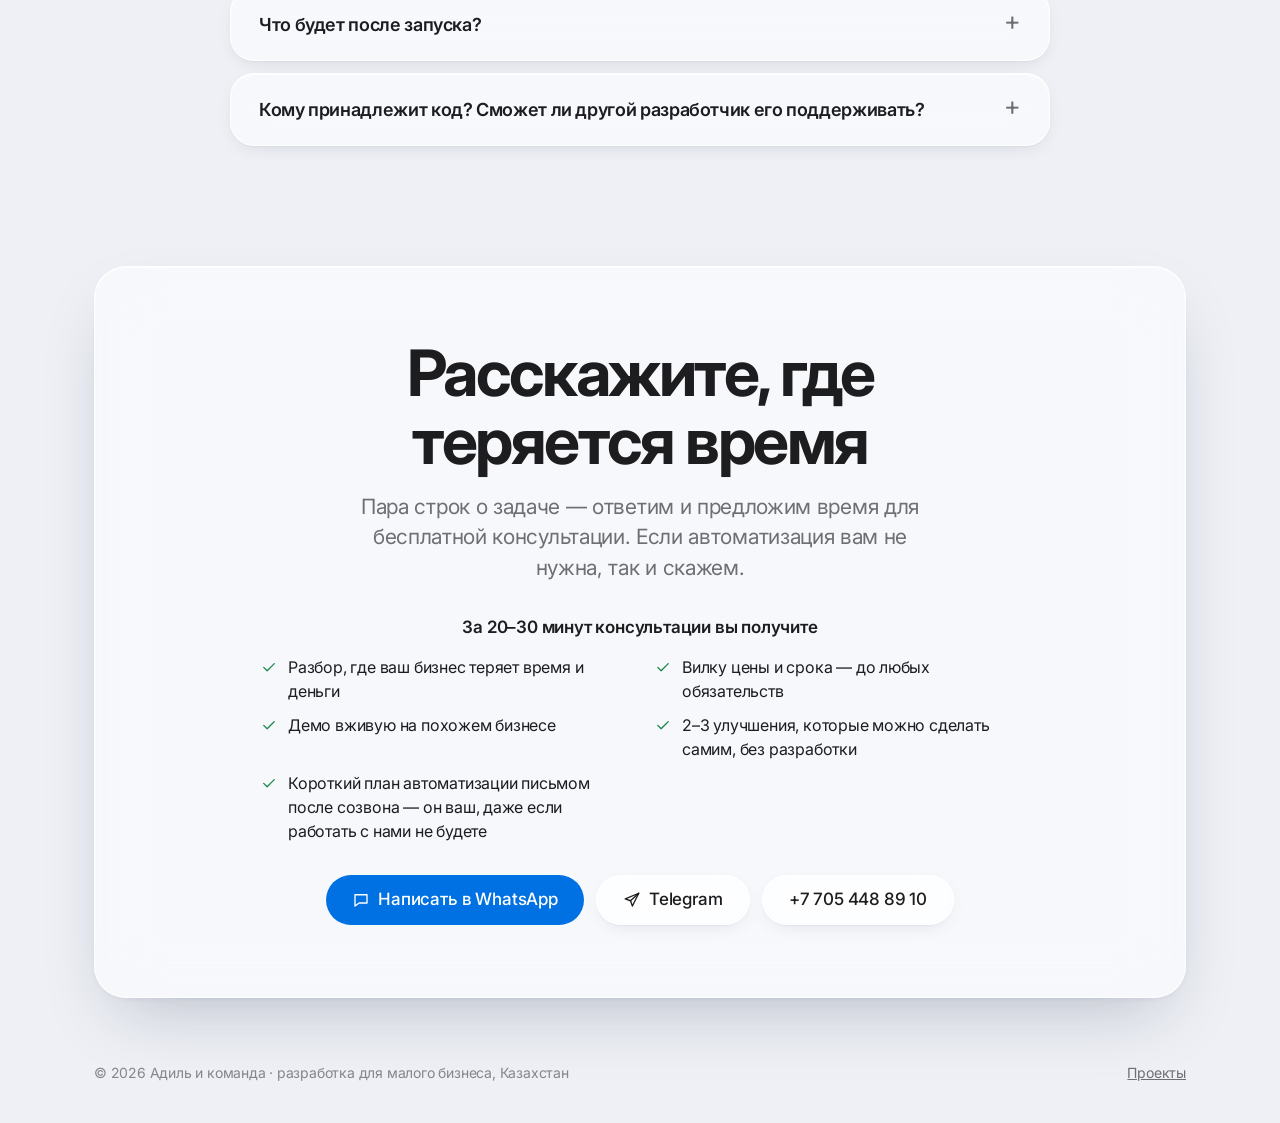
==== commit d5dc69c1: "Иконка вкладки (синяя «A») и полное имя «Адиль Закарин» в блоке «Кто мы» Co-Authored-By: Claude Opus" ====
--- a/index.html
+++ b/index.html
@@ -13,6 +13,9 @@
   <link rel="preconnect" href="https://fonts.googleapis.com">
   <link rel="preconnect" href="https://fonts.gstatic.com" crossorigin>
   <link href="https://fonts.googleapis.com/css2?family=Inter:wght@400;500;600;700&display=swap" rel="stylesheet">
+  <link rel="icon" href="favicon-32.png" sizes="32x32">
+  <link rel="icon" href="favicon.svg" type="image/svg+xml">
+  <link rel="apple-touch-icon" href="apple-touch-icon.png">
   <link rel="stylesheet" href="styles.css">
 </head>
 <body>
@@ -238,7 +241,7 @@
       <article class="about glass reveal">
         <img class="about__photo" src="assets/adil.jpg" width="480" height="480" alt="Адиль" loading="lazy">
         <div class="about__body">
-          <h3>Адиль</h3>
+          <h3>Адиль Закарин</h3>
           <p class="about__role">Руководитель команды. Каждый проект веду лично</p>
           <p>Я в IT больше 5 лет, со мной работают два разработчика. Берёмся за проекты разного уровня сложности: от Telegram-бота за неделю до системы учёта под процессы компании.</p>
           <ul class="about__facts">
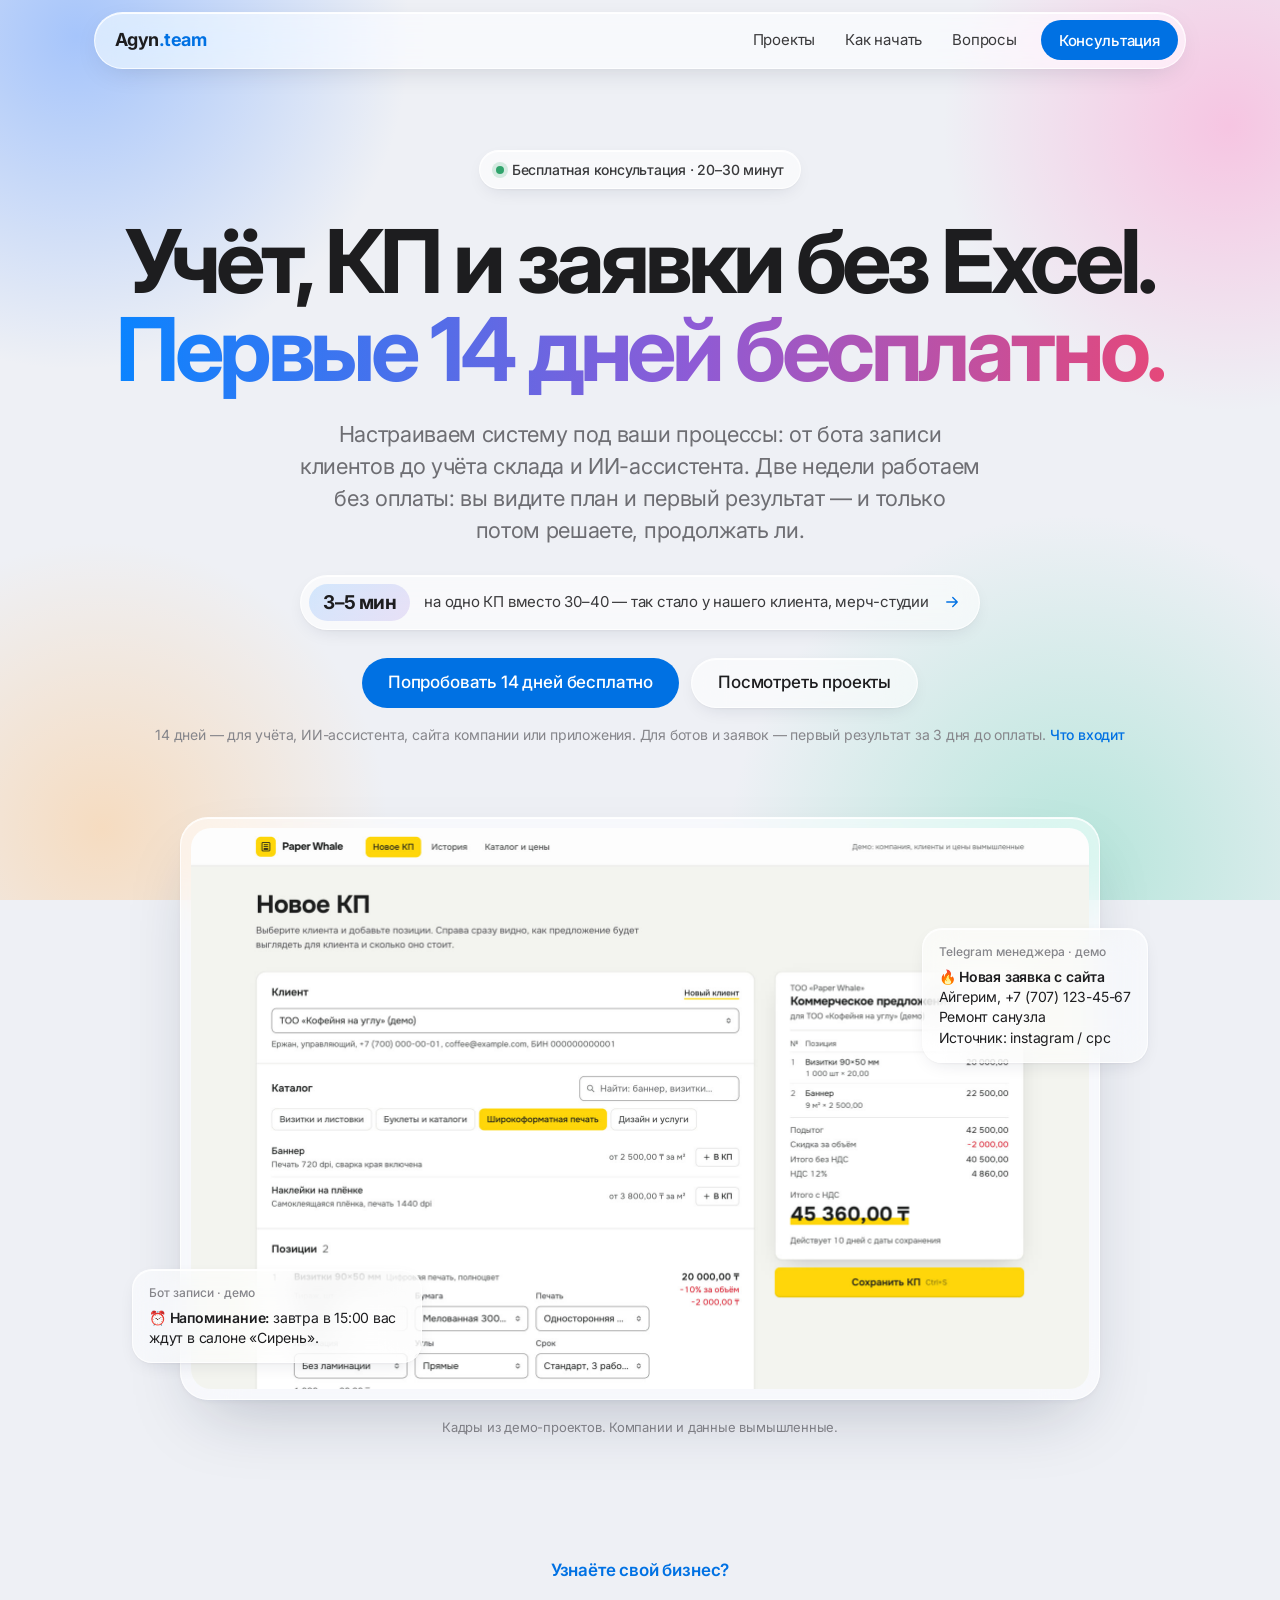
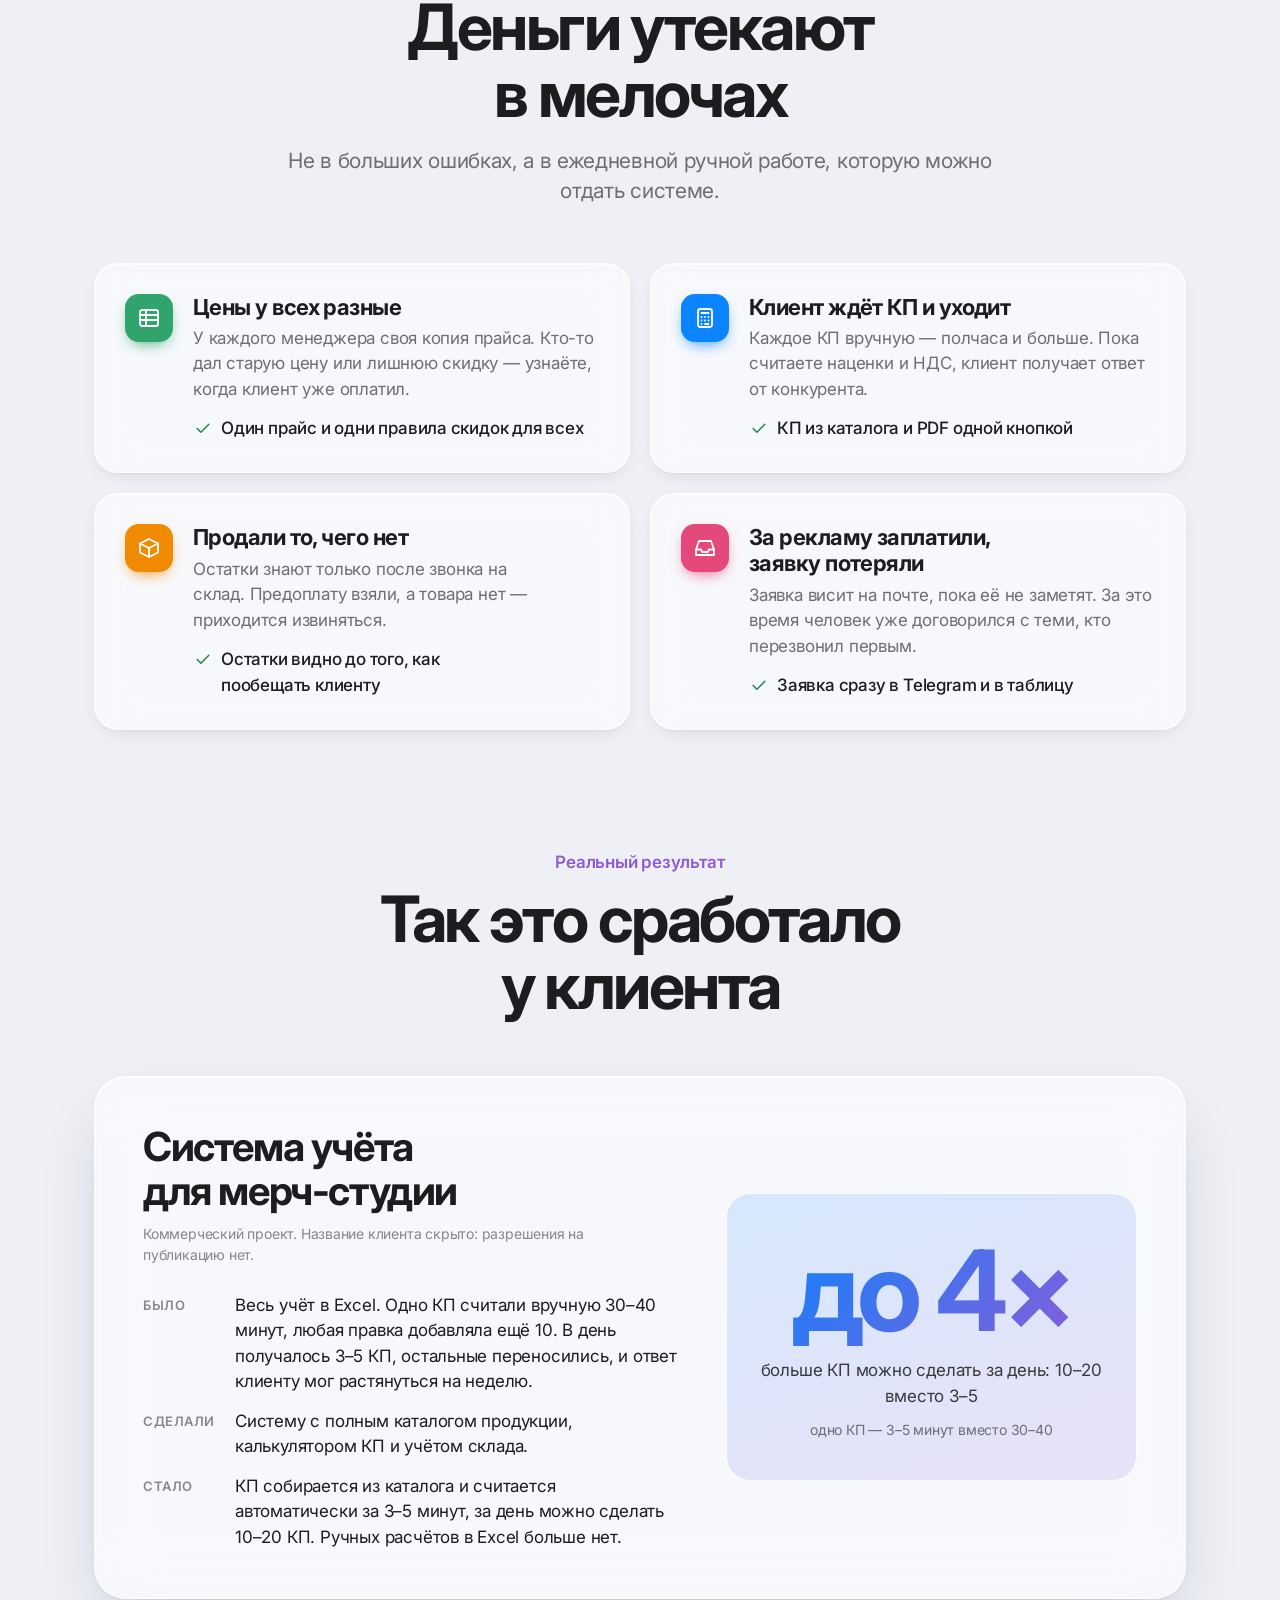
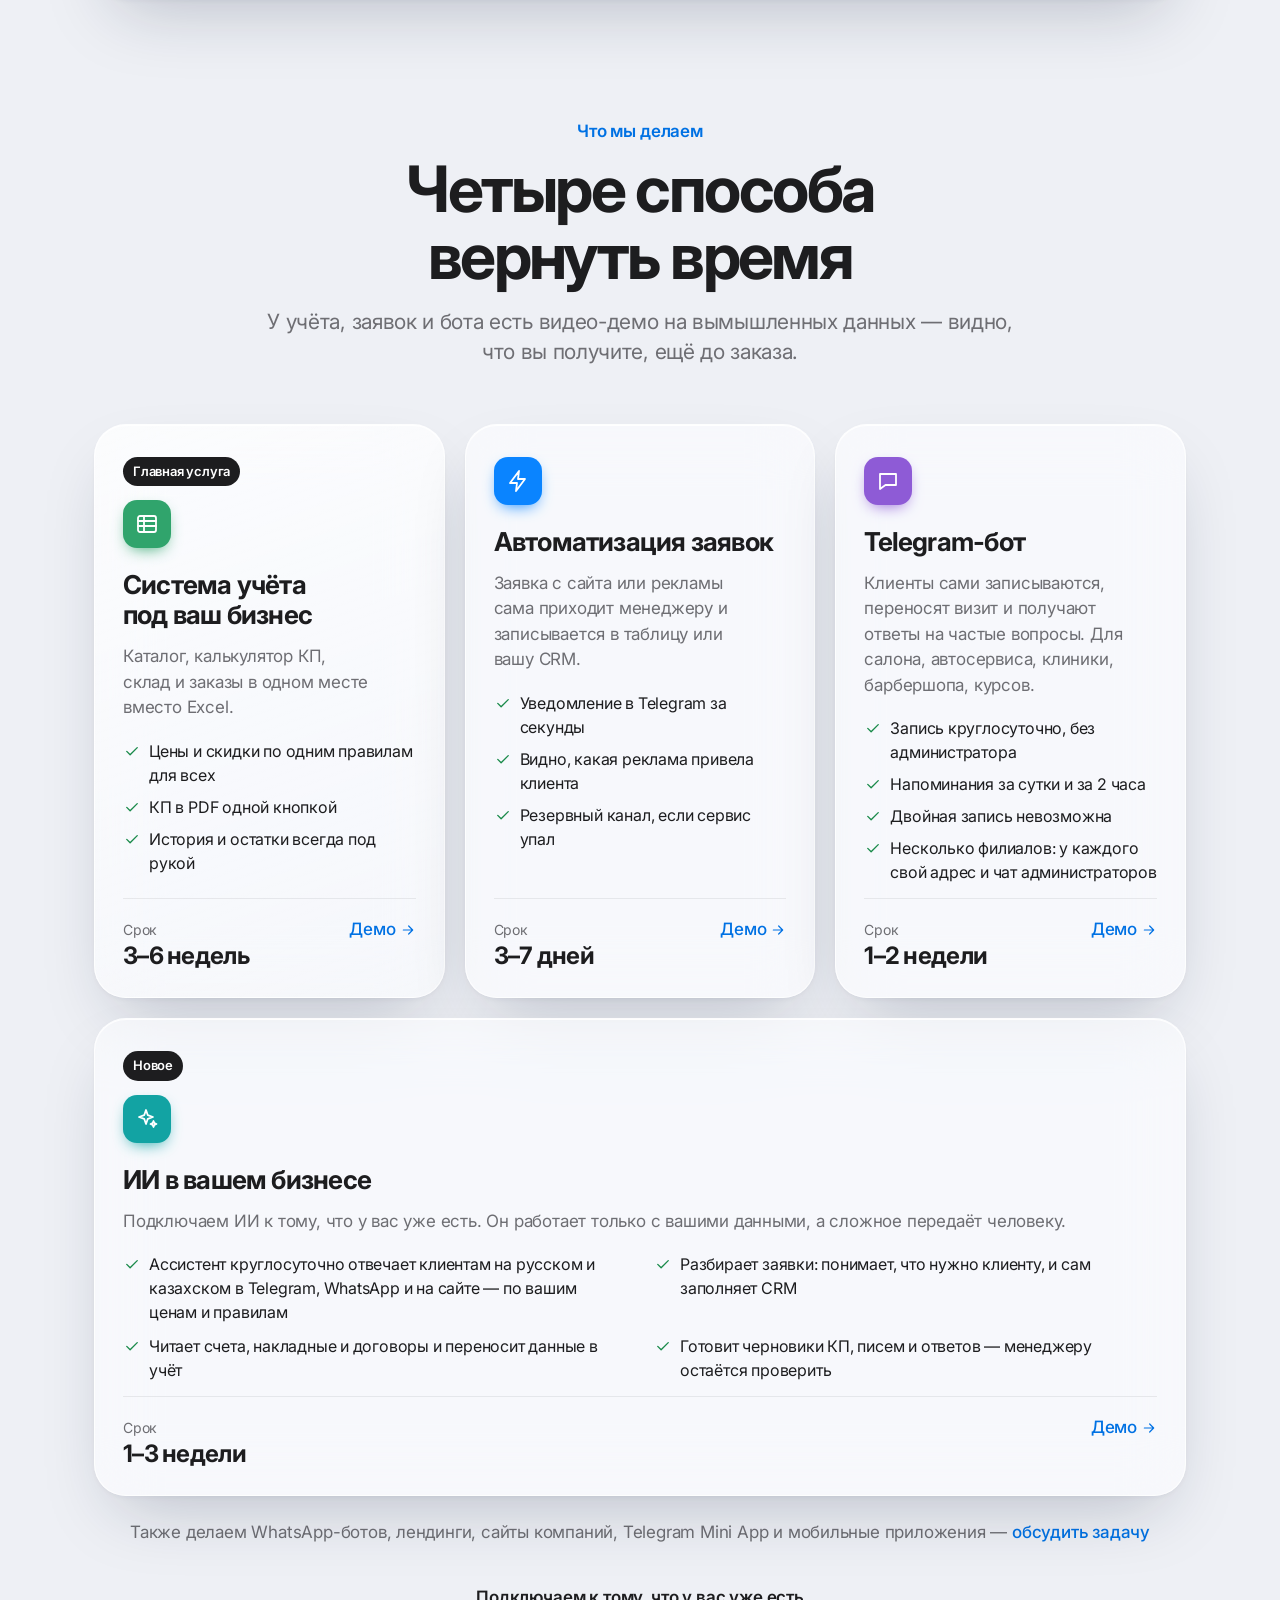
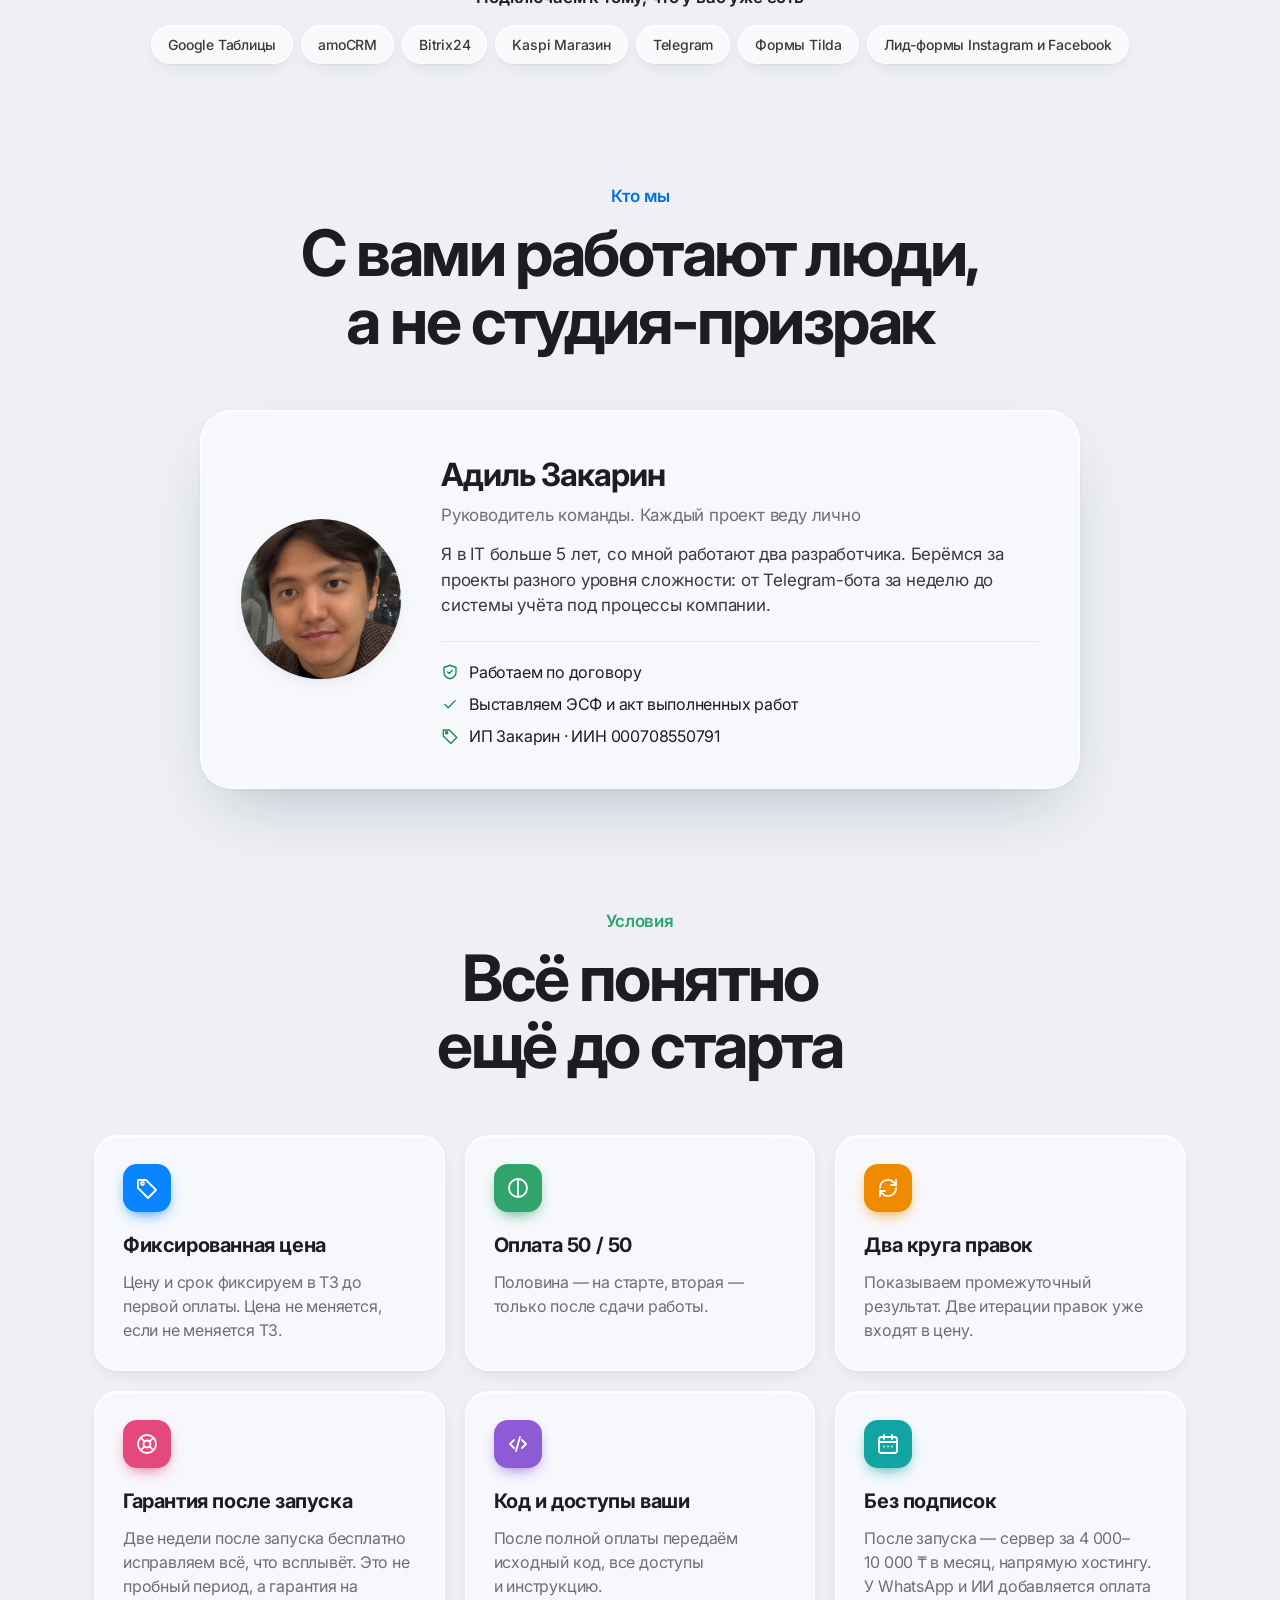
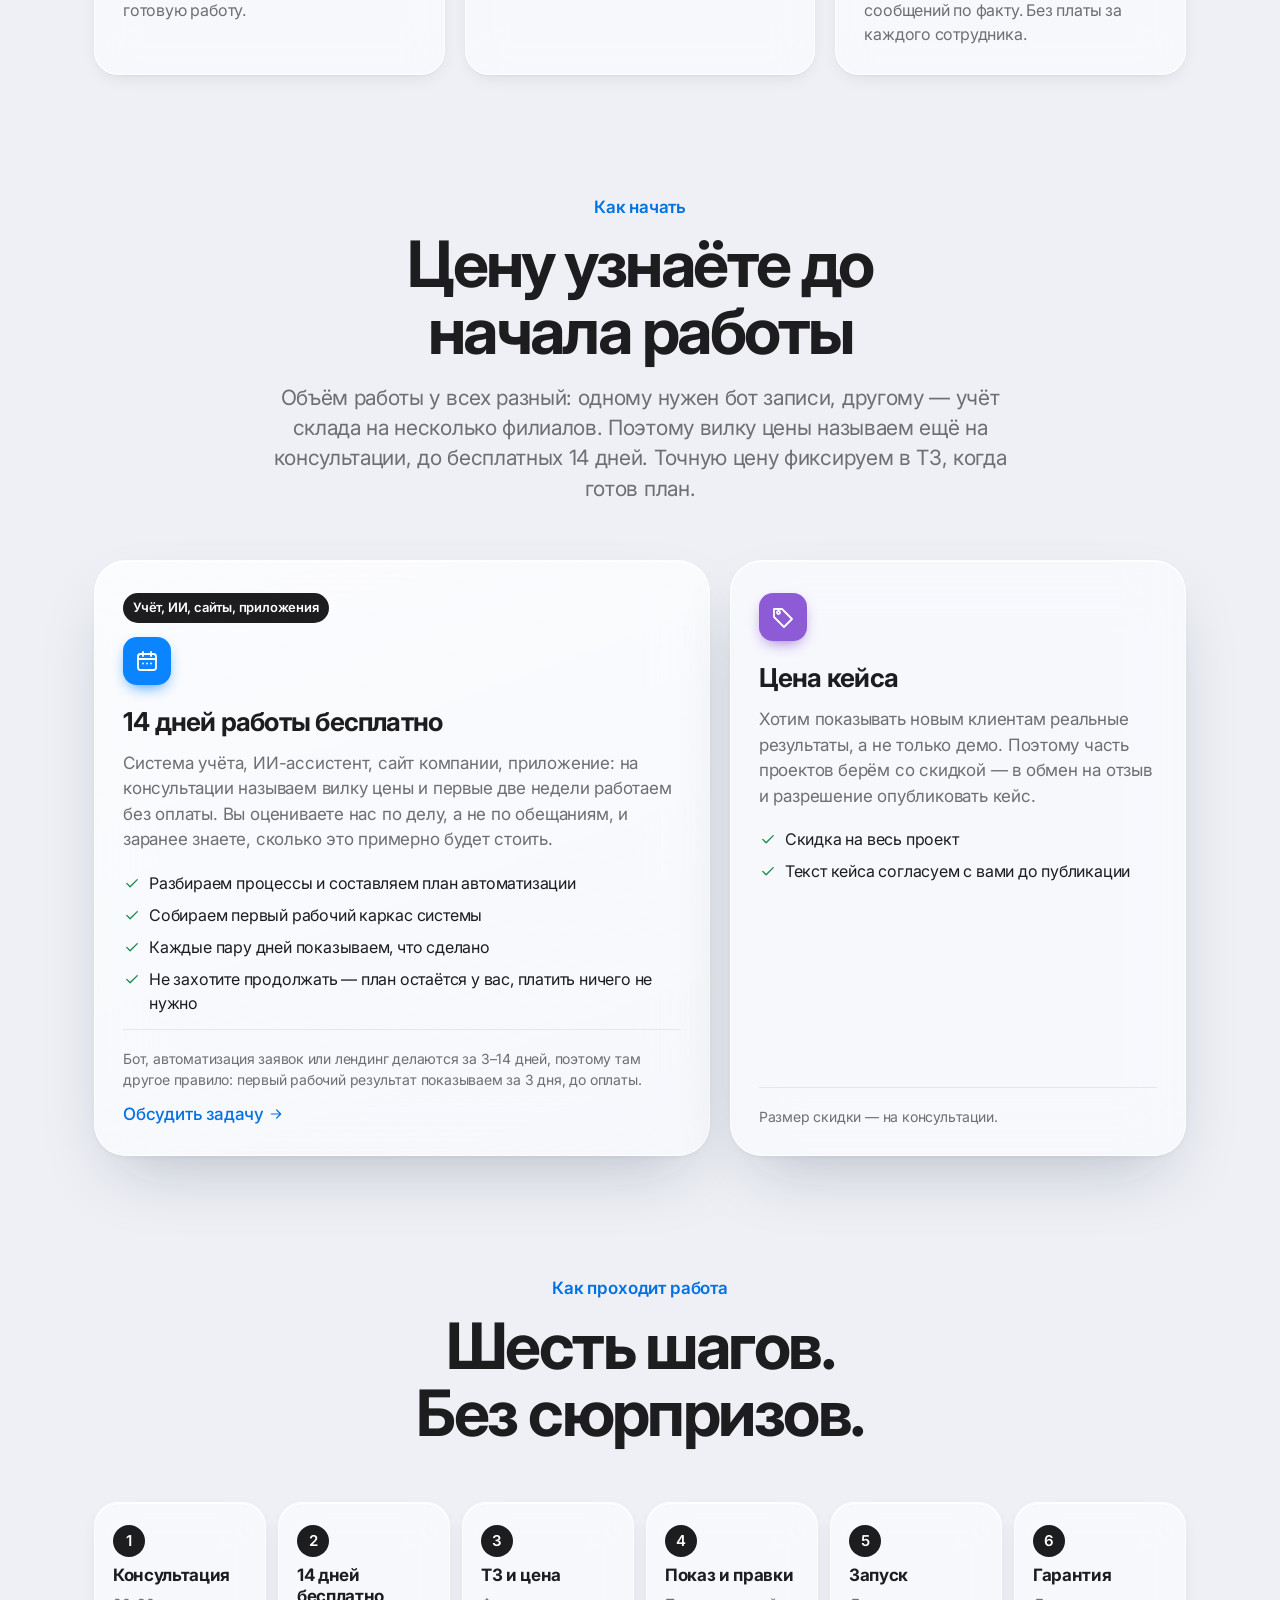
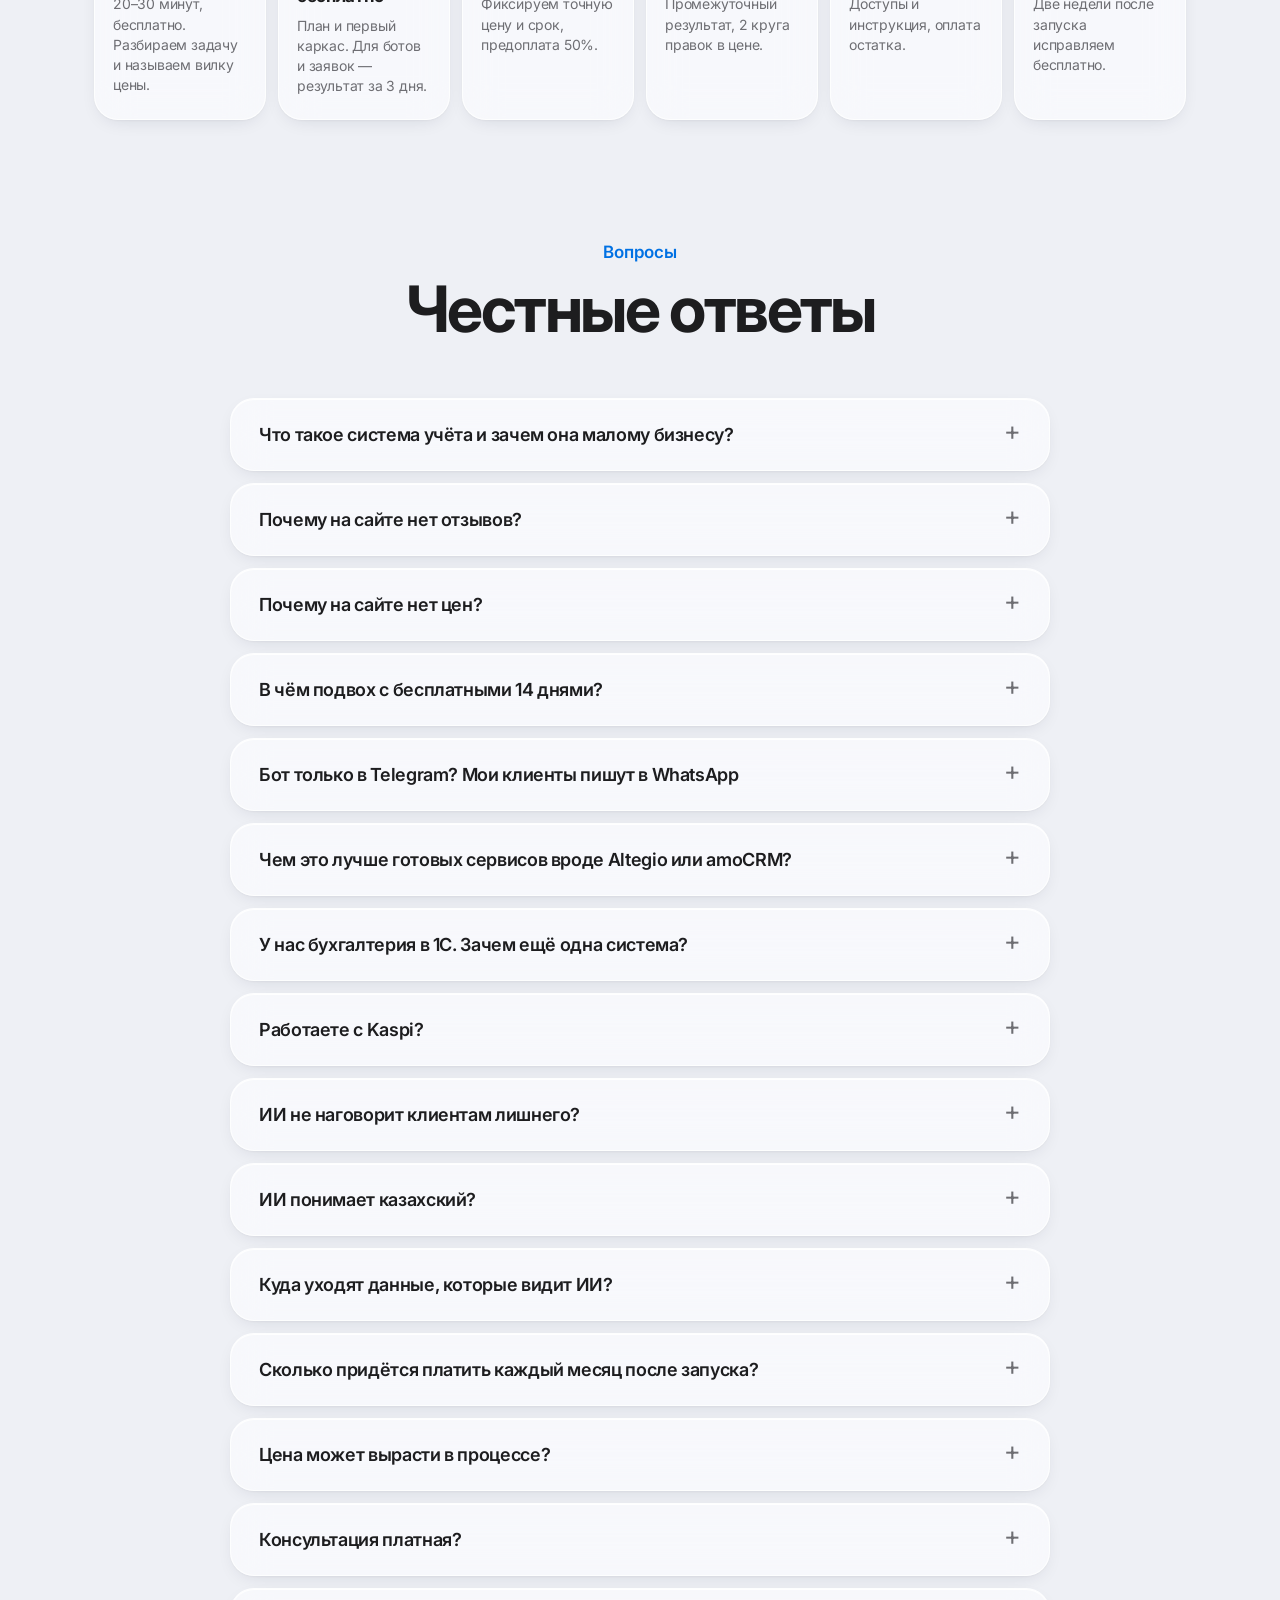
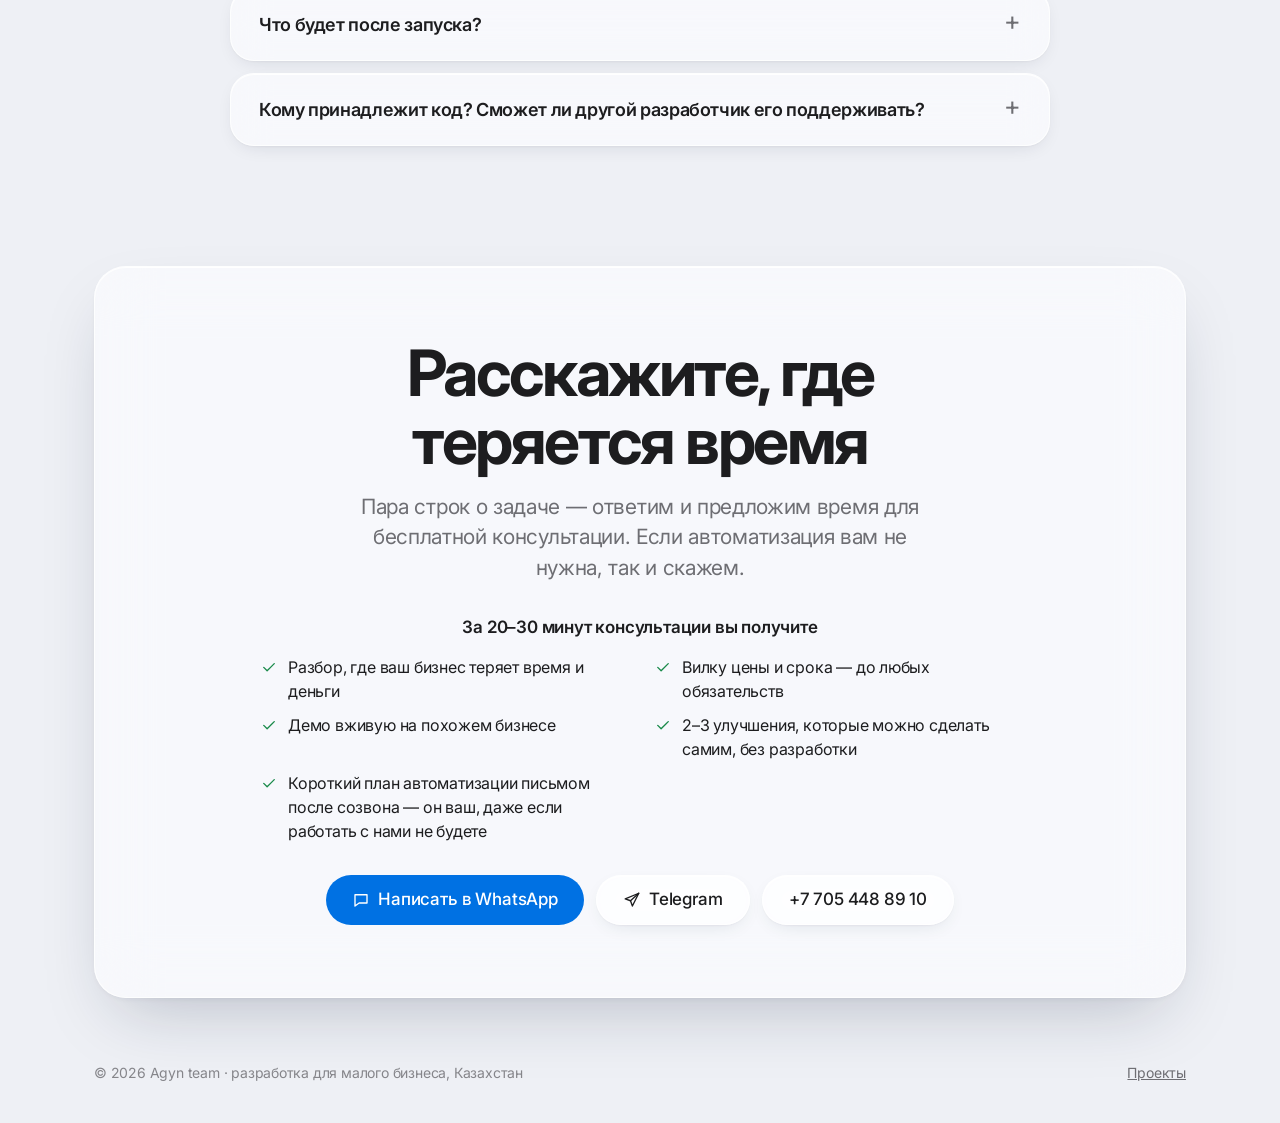
==== commit e3df6eae: "«Agyn team» вместо «Адиль и команда» во вкладке и футере Co-Authored-By: Claude Opus 5.5 <noreply@an" ====
--- a/index.html
+++ b/index.html
@@ -3,7 +3,7 @@
 <head>
   <meta charset="utf-8">
   <meta name="viewport" content="width=device-width, initial-scale=1">
-  <title>Адиль и команда — системы учёта, боты, ИИ и автоматизация для малого бизнеса</title>
+  <title>Agyn team — системы учёта, боты, ИИ и автоматизация для малого бизнеса</title>
   <meta name="description" content="Системы учёта вместо Excel, Telegram-боты, ИИ-ассистенты и автоматизация заявок для малого бизнеса в Казахстане. 14 дней работы бесплатно для систем учёта, ИИ и сайтов, фиксированная цена, оплата 50/50.">
   <meta property="og:title" content="Автоматизация для малого бизнеса — первые 14 дней бесплатно">
   <meta property="og:description" content="Системы учёта, Telegram-боты, ИИ-ассистенты и автоматизация заявок. 14 дней работы бесплатно, демо до заказа.">
@@ -447,7 +447,7 @@
   </main>
 
   <footer class="footer wrap">
-    <span>© <span data-year>2026</span> Адиль и команда · разработка для малого бизнеса, Казахстан</span>
+    <span>© <span data-year>2026</span> Agyn team · разработка для малого бизнеса, Казахстан</span>
     <a href="projects.html">Проекты</a>
   </footer>
 
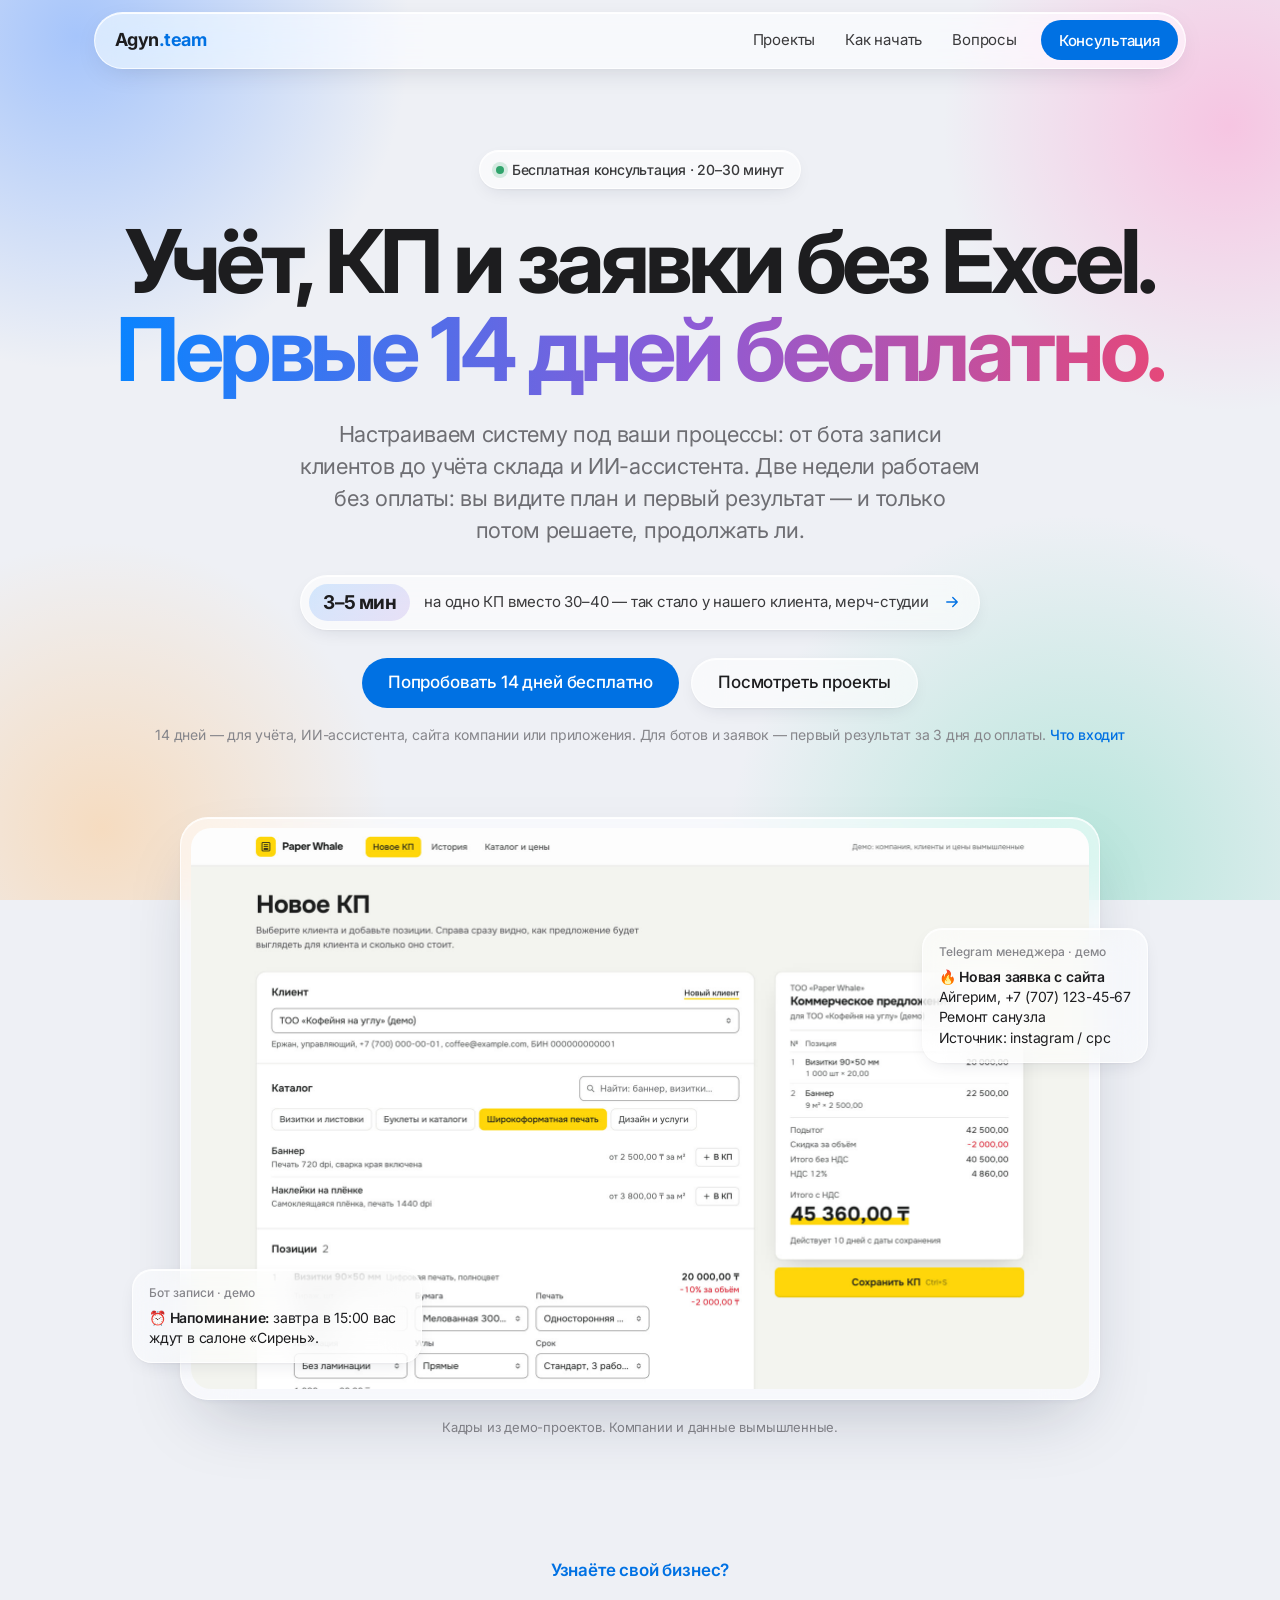
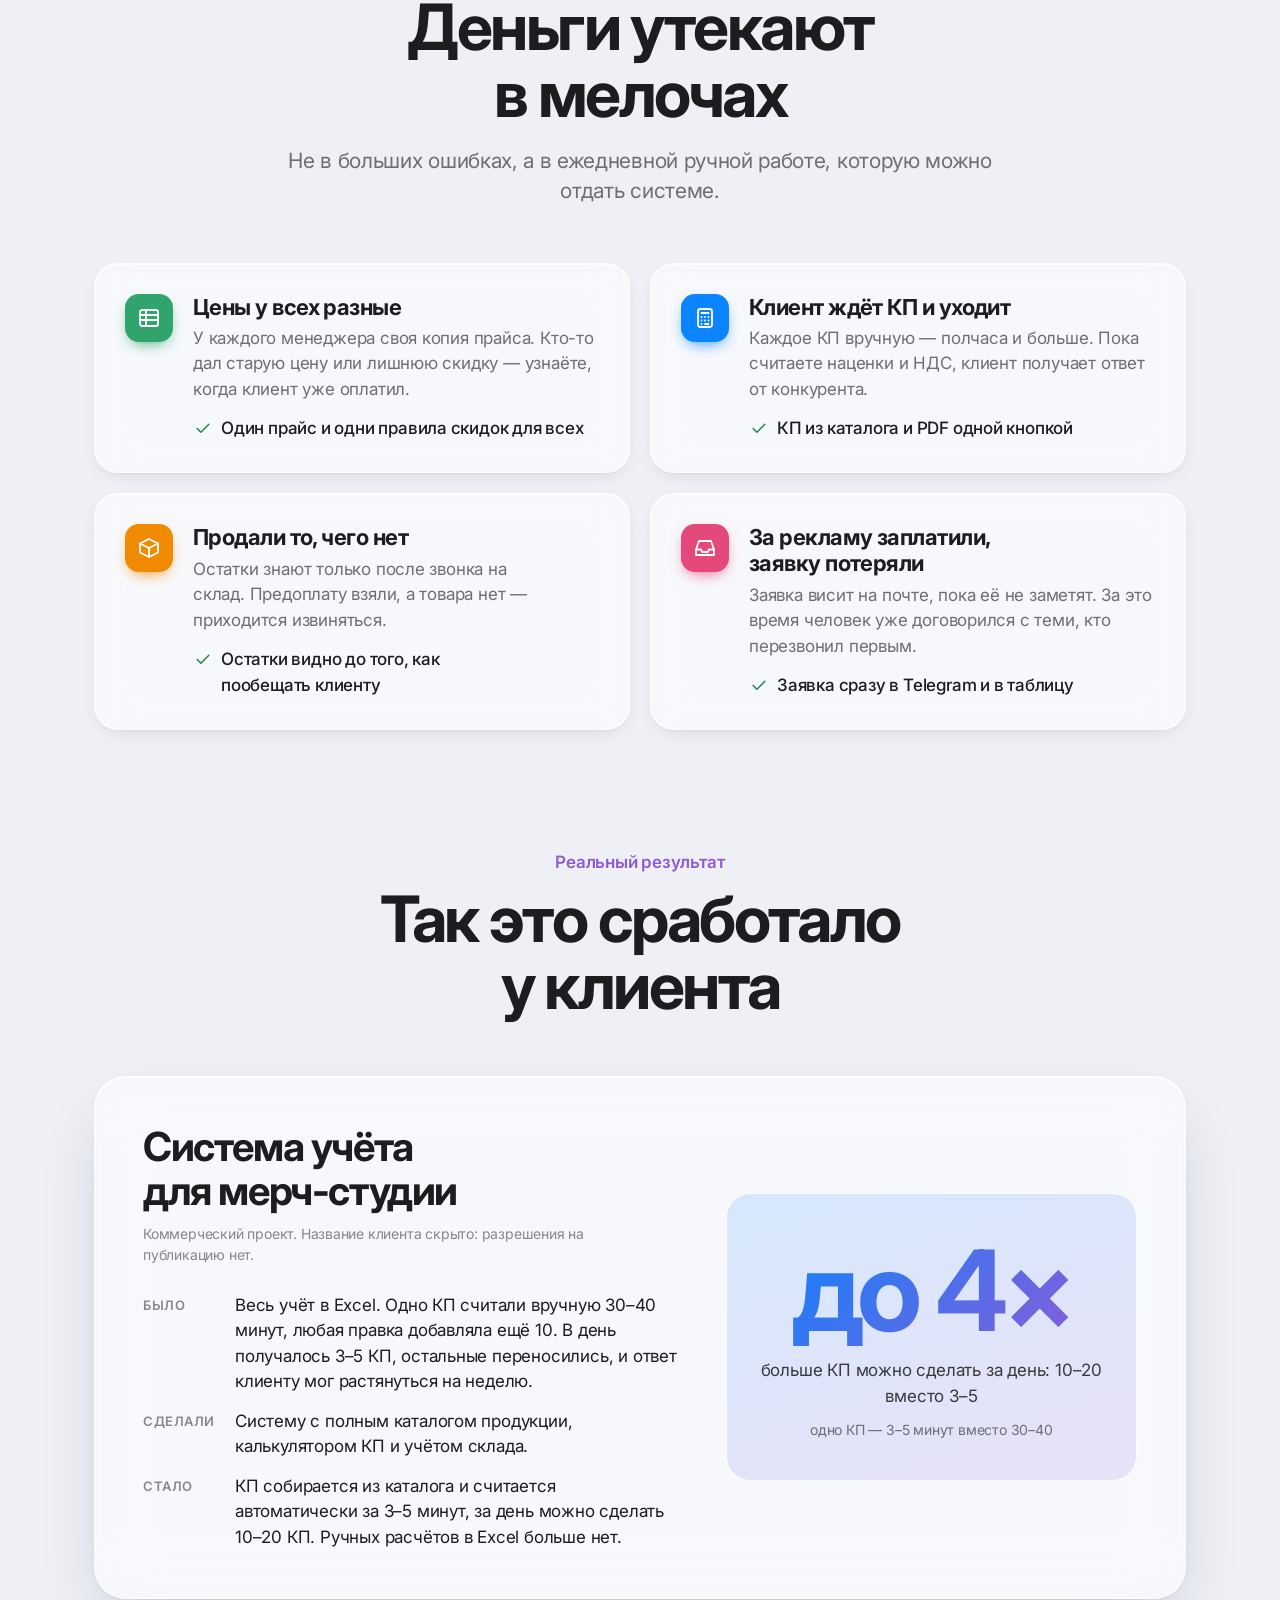
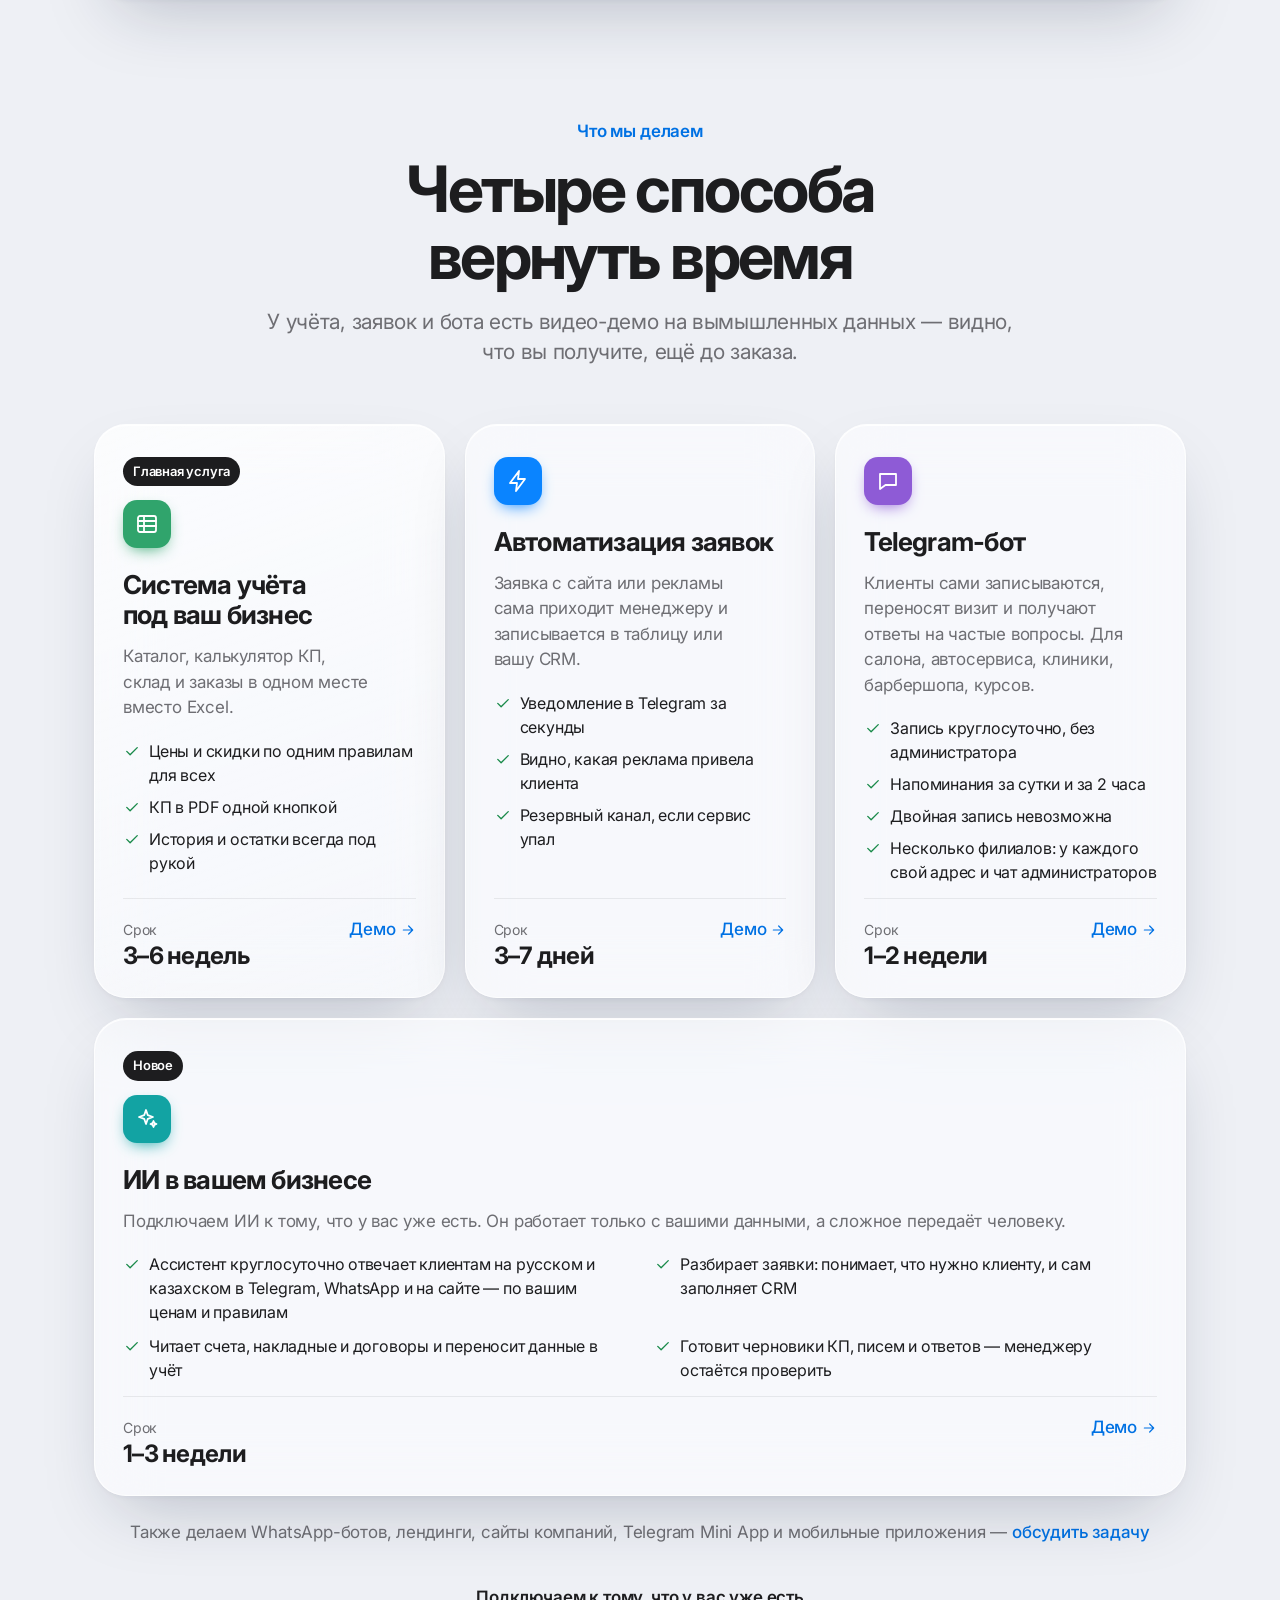
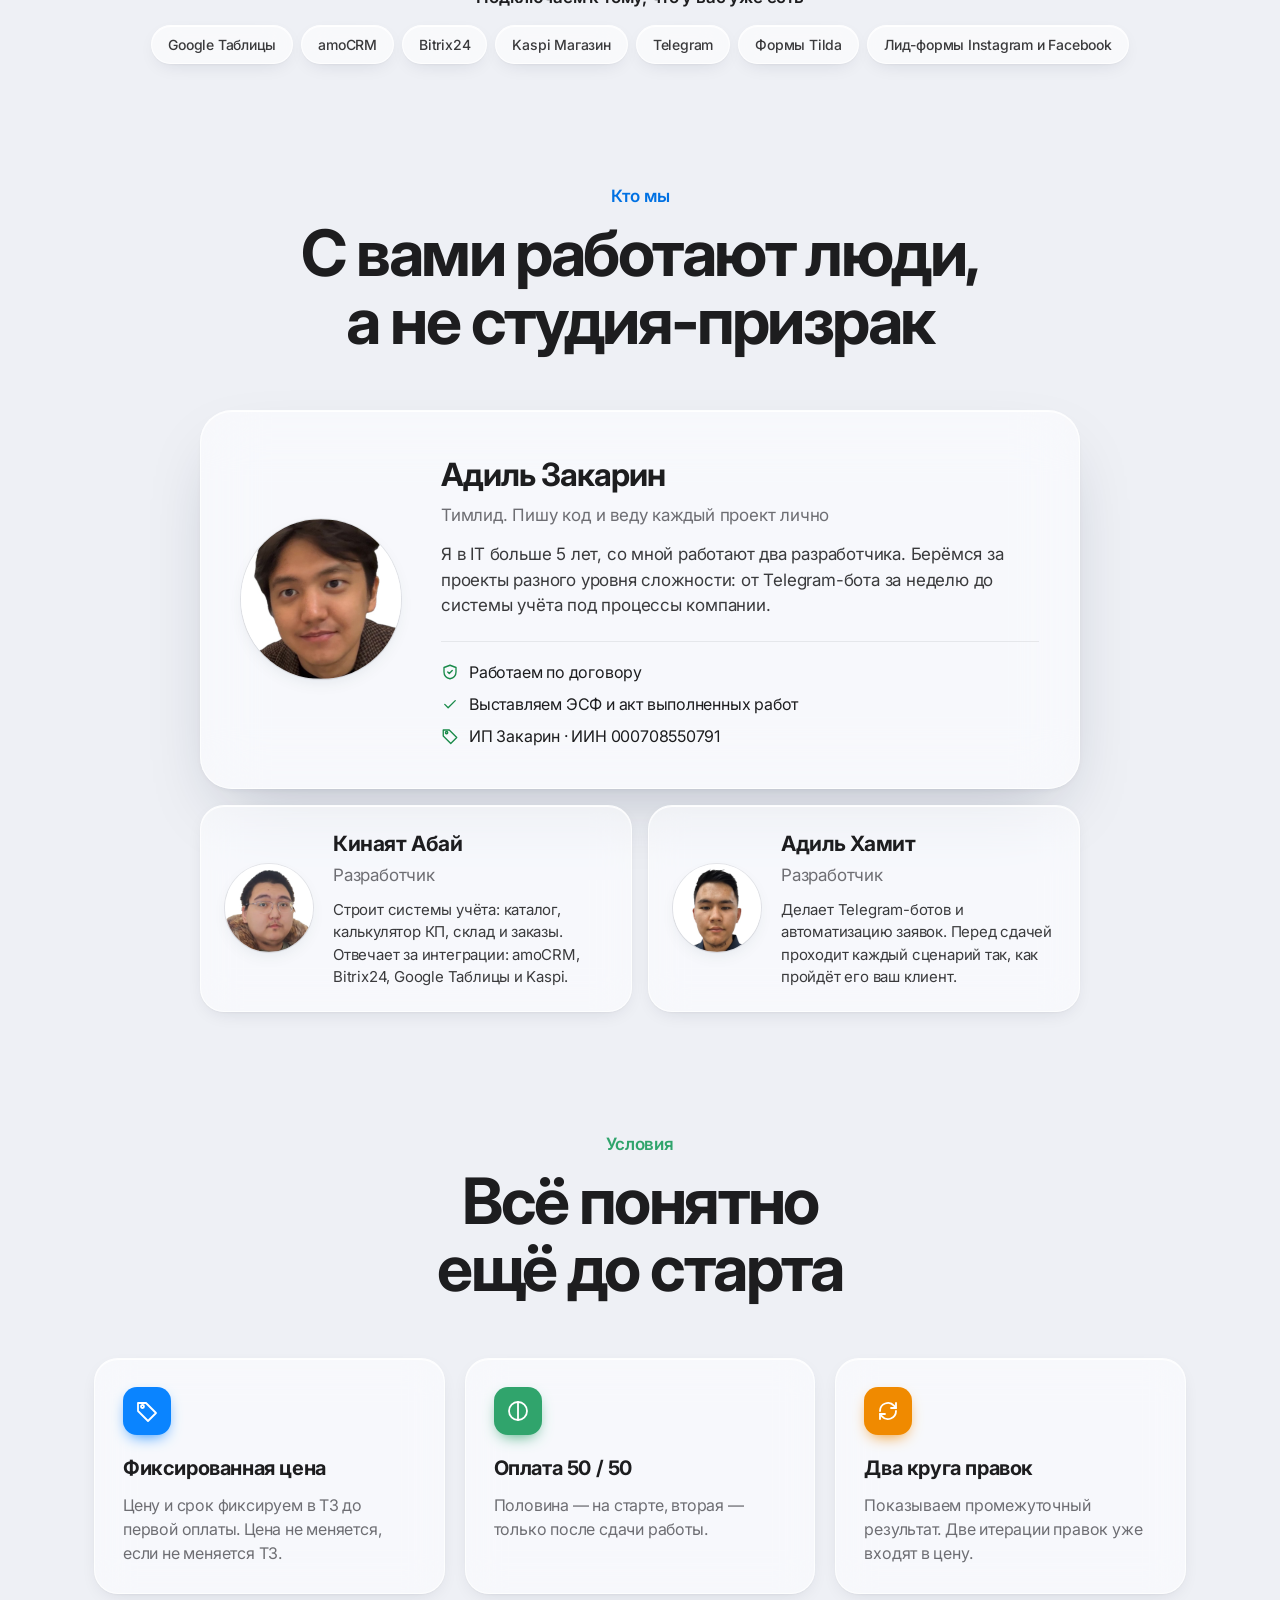
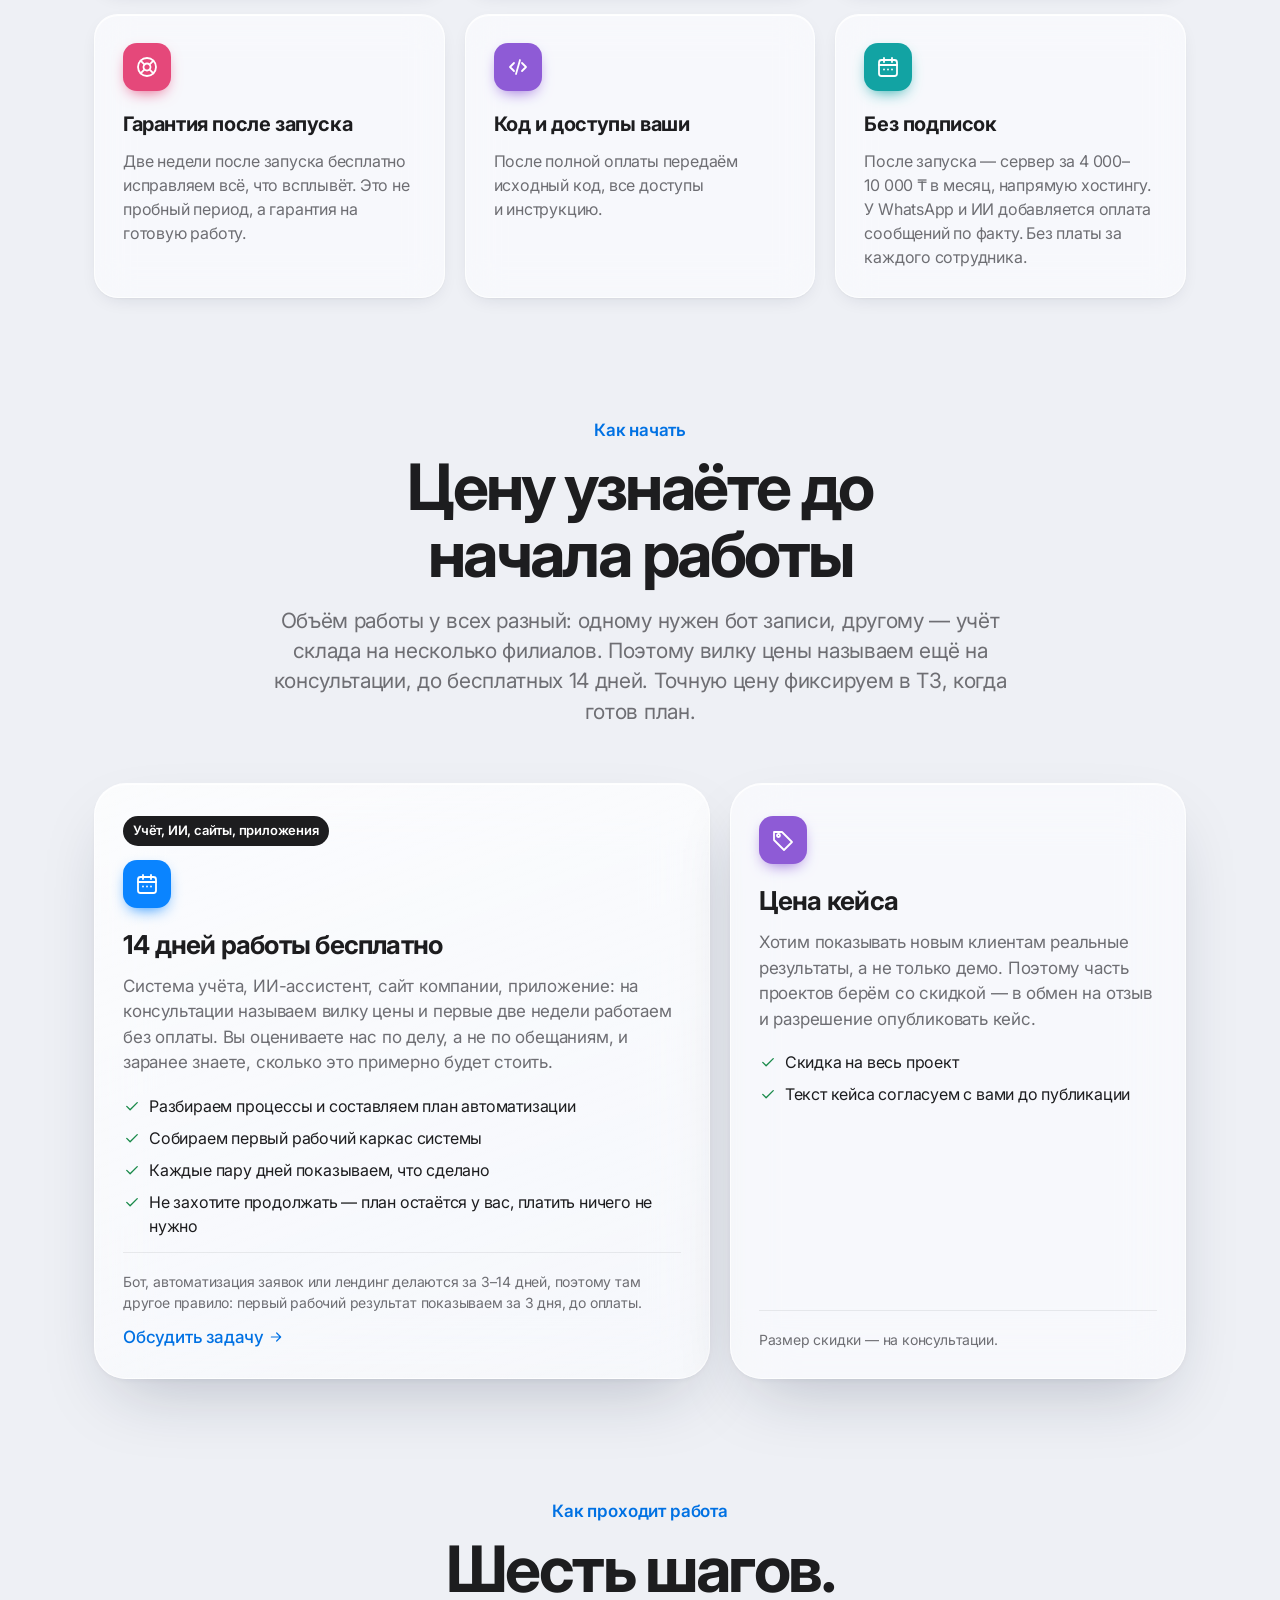
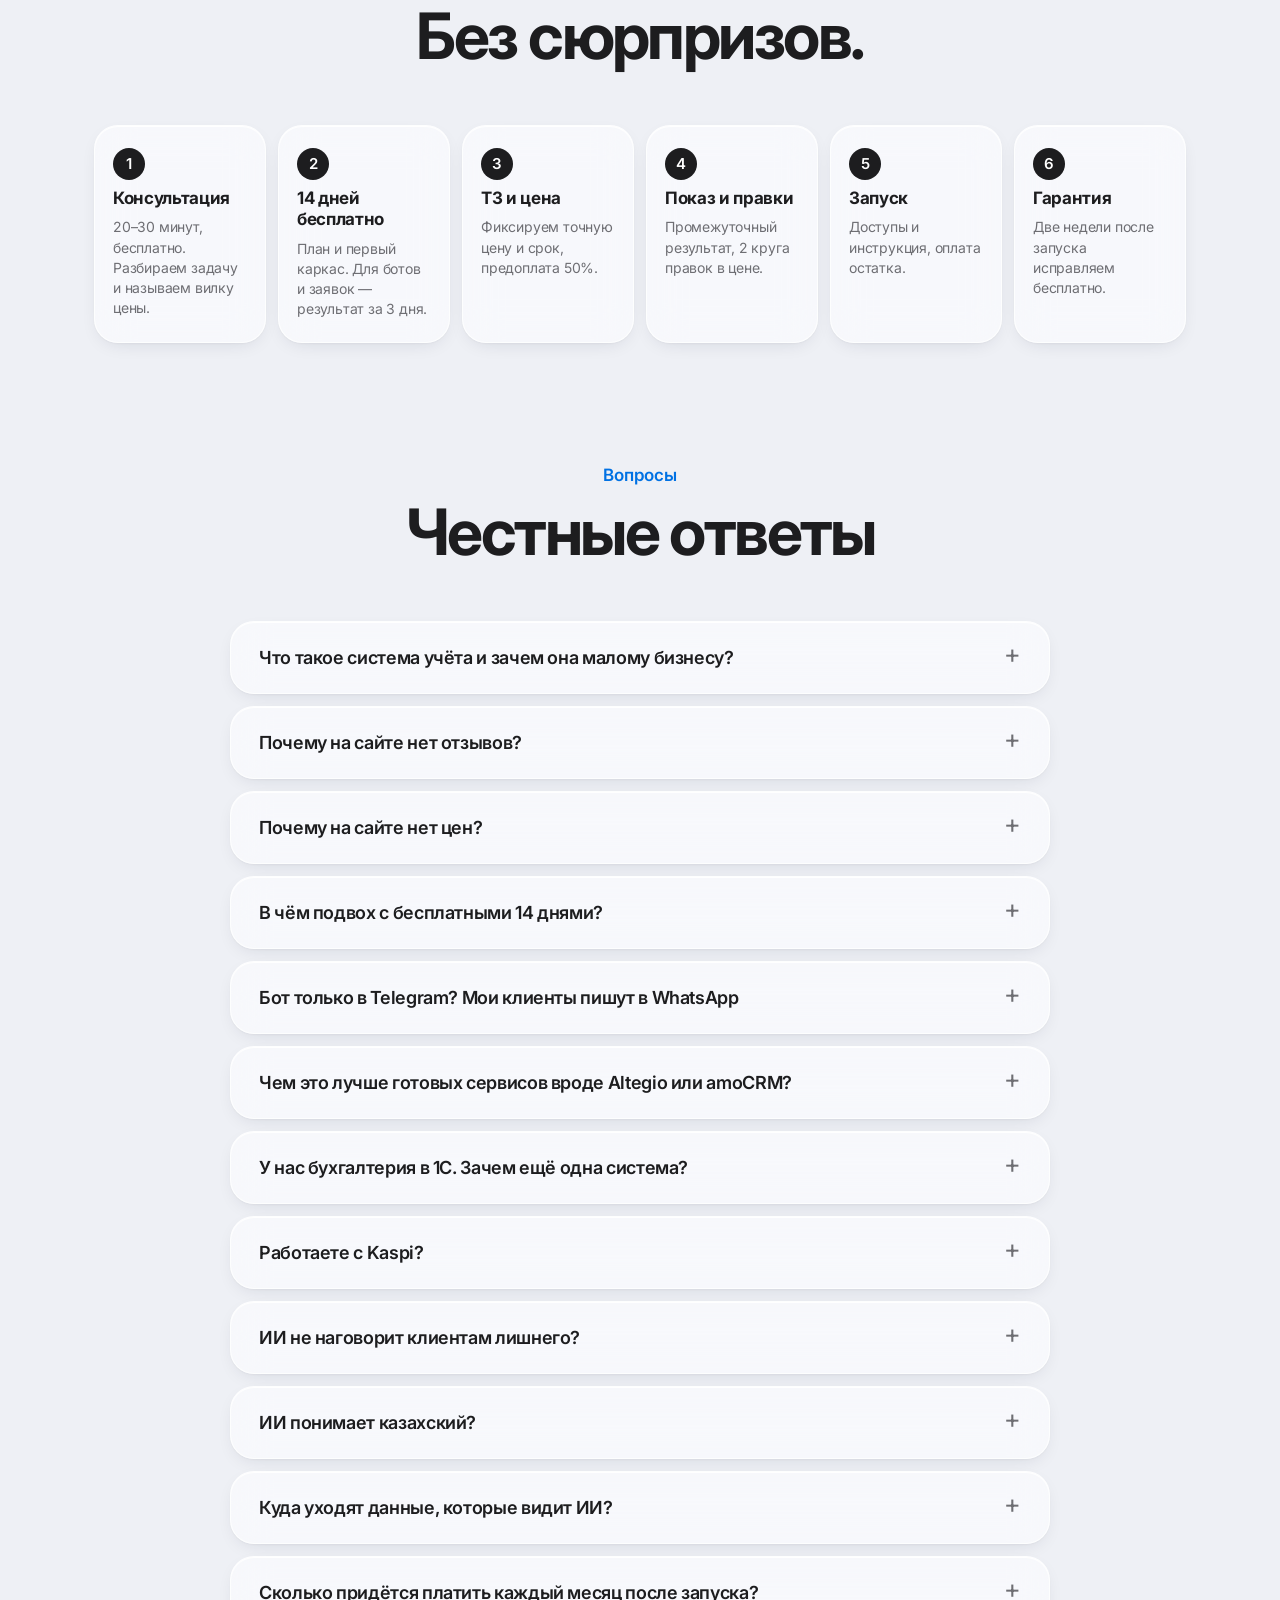
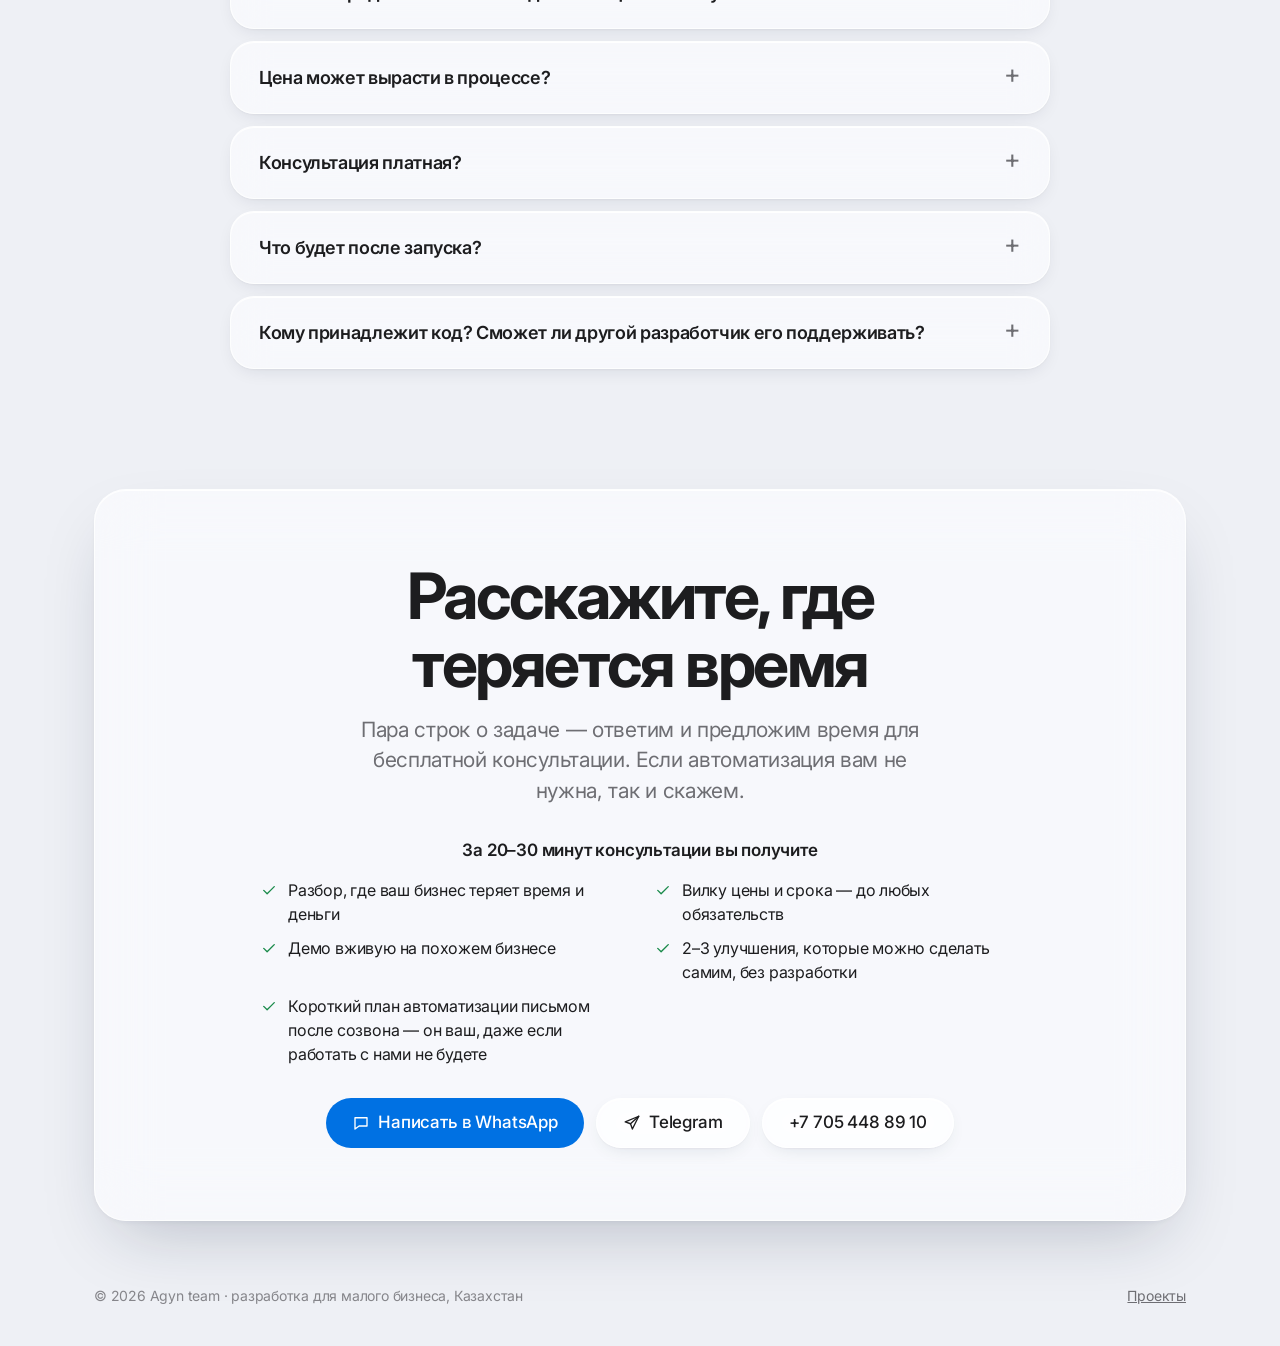
==== commit bbbddc5f: "Команда в «Кто мы»: два разработчика, роли, белый фон на фото Добавлены карточки Кинаята Абая и Адил" ====
--- a/index.html
+++ b/index.html
@@ -242,7 +242,7 @@
         <img class="about__photo" src="assets/adil.jpg" width="480" height="480" alt="Адиль" loading="lazy">
         <div class="about__body">
           <h3>Адиль Закарин</h3>
-          <p class="about__role">Руководитель команды. Каждый проект веду лично</p>
+          <p class="about__role">Тимлид. Пишу код и веду каждый проект лично</p>
           <p>Я в IT больше 5 лет, со мной работают два разработчика. Берёмся за проекты разного уровня сложности: от Telegram-бота за неделю до системы учёта под процессы компании.</p>
           <ul class="about__facts">
             <li><svg class="ic"><use href="#i-shield"/></svg>Работаем по договору</li>
@@ -251,6 +251,24 @@
           </ul>
         </div>
       </article>
+      <ul class="team">
+        <li class="team__card glass glass--sm reveal">
+          <img class="team__photo" src="assets/kinayat.jpg" width="480" height="480" alt="Кинаят Абай" loading="lazy">
+          <div>
+            <h3>Кинаят Абай</h3>
+            <p class="about__role">Разработчик</p>
+            <p class="team__text">Строит системы учёта: каталог, калькулятор КП, склад и заказы. Отвечает за интеграции: amoCRM, Bitrix24, Google Таблицы и Kaspi.</p>
+          </div>
+        </li>
+        <li class="team__card glass glass--sm reveal">
+          <img class="team__photo" src="assets/khamit.jpg" width="480" height="480" alt="Адиль Хамит" loading="lazy">
+          <div>
+            <h3>Адиль Хамит</h3>
+            <p class="about__role">Разработчик</p>
+            <p class="team__text">Делает Telegram-ботов и автоматизацию заявок. Перед сдачей проходит каждый сценарий так, как пройдёт его ваш клиент.</p>
+          </div>
+        </li>
+      </ul>
     </section>
 
     <!-- Trust -->
--- a/styles.css
+++ b/styles.css
@@ -226,13 +226,18 @@
 
 /* About */
 .about { padding: 40px; display: grid; grid-template-columns: 160px 1fr; gap: 40px; align-items: center; max-width: 880px; margin-inline: auto; }
-.about__photo { width: 160px; height: 160px; border-radius: 50%; object-fit: cover; display: grid; place-items: center; font: 700 64px/1 var(--display); color: #fff; background: linear-gradient(135deg, #0a84ff, #8e5bd6); box-shadow: var(--shadow-sm); }
+.about__photo { width: 160px; height: 160px; border-radius: 50%; object-fit: cover; display: grid; place-items: center; font: 700 64px/1 var(--display); color: #fff; background: linear-gradient(135deg, #0a84ff, #8e5bd6); box-shadow: 0 0 0 1px var(--hair), var(--shadow-sm); }
 .about h3 { font-size: clamp(26px, 3vw, 32px); letter-spacing: -0.03em; }
 .about__role { margin-top: 4px; color: var(--muted); }
 .about__body > p + p { margin-top: 14px; color: var(--ink-2); }
 .about__facts { display: grid; gap: 8px; margin-top: 22px; padding-top: 18px; border-top: 1px solid var(--hair); }
 .about__facts li { display: flex; gap: 10px; align-items: center; font-size: 16px; }
 .about__facts .ic { width: 18px; height: 18px; color: var(--green); }
+.team { display: grid; grid-template-columns: 1fr 1fr; gap: 16px; max-width: 880px; margin: 16px auto 0; }
+.team__card { display: flex; gap: 20px; align-items: center; padding: 22px 24px; }
+.team__photo { width: 88px; height: 88px; border-radius: 50%; object-fit: cover; flex: none; box-shadow: 0 0 0 1px var(--hair), var(--shadow-sm); }
+.team h3 { font-size: 21px; letter-spacing: -0.02em; }
+.team__text { margin-top: 10px; font-size: 15px; color: var(--ink-2); }
 
 /* Placeholders to fill before publishing (see README) */
 [data-todo] { outline: 2px dashed #f08a00; outline-offset: 3px; border-radius: 4px; }
@@ -516,6 +521,9 @@
   .about__facts { text-align: left; }
   .about__facts li { align-items: flex-start; }
   .about__facts .ic { margin-top: 3px; }
+  .team { grid-template-columns: 1fr; gap: 12px; }
+  .team__card { padding: 18px 20px; gap: 16px; }
+  .team__photo { width: 72px; height: 72px; }
   .float { position: relative; inset: auto; max-width: none; margin-top: 12px; }
   .pains, .trust { grid-template-columns: 1fr; }
   .pain { padding: 24px; grid-template-columns: 1fr; }
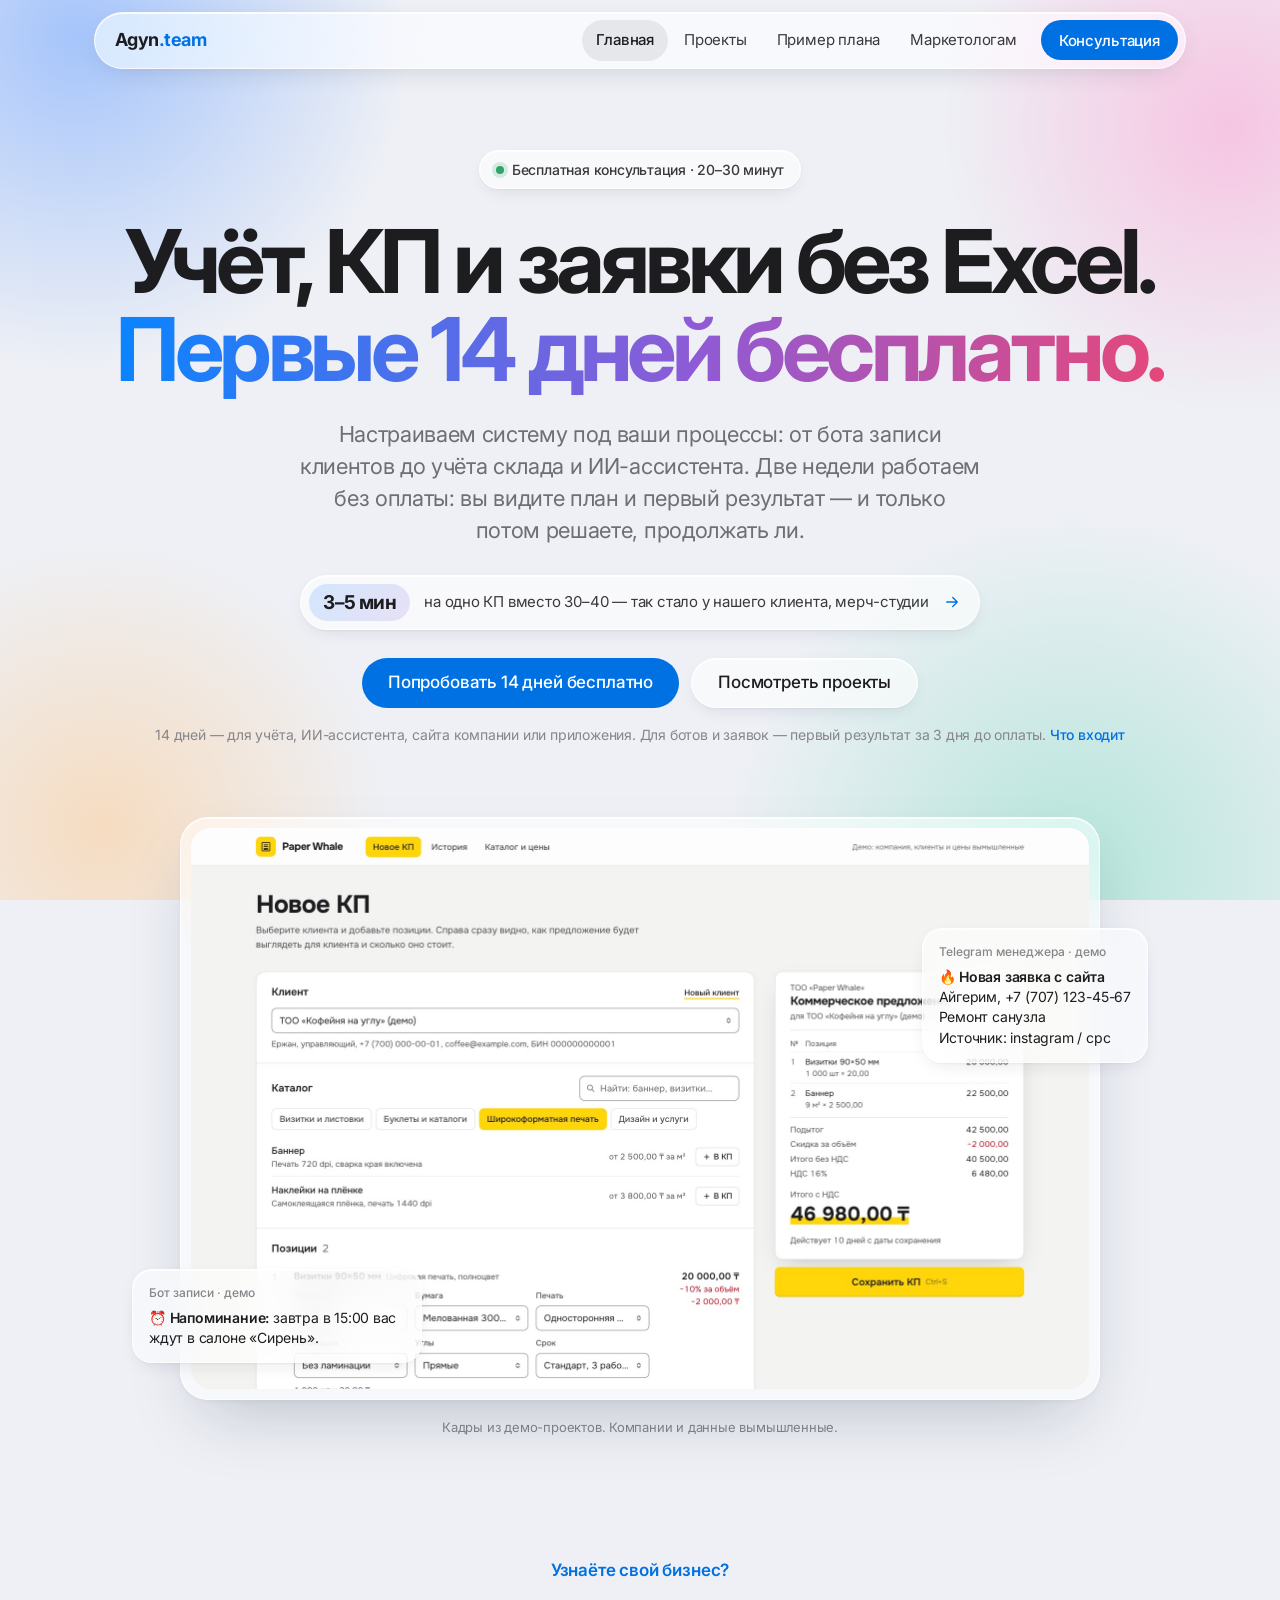
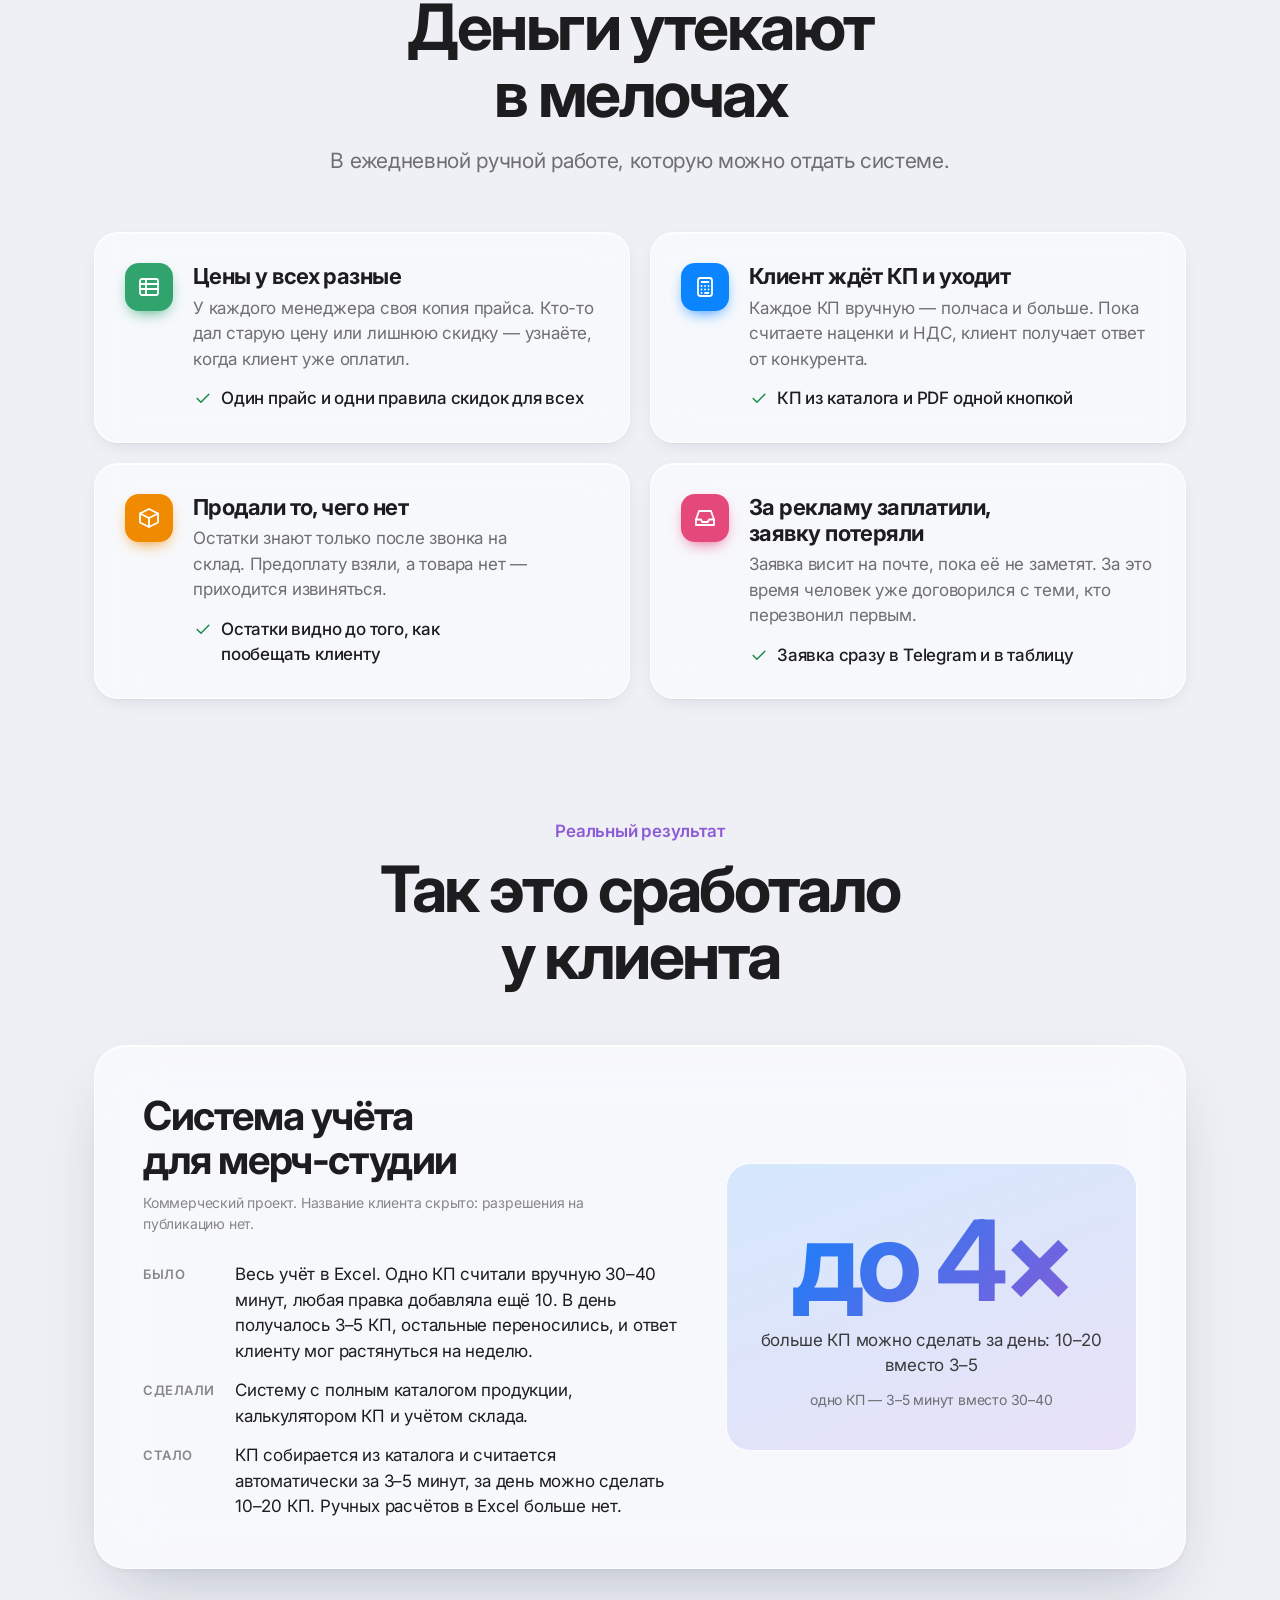
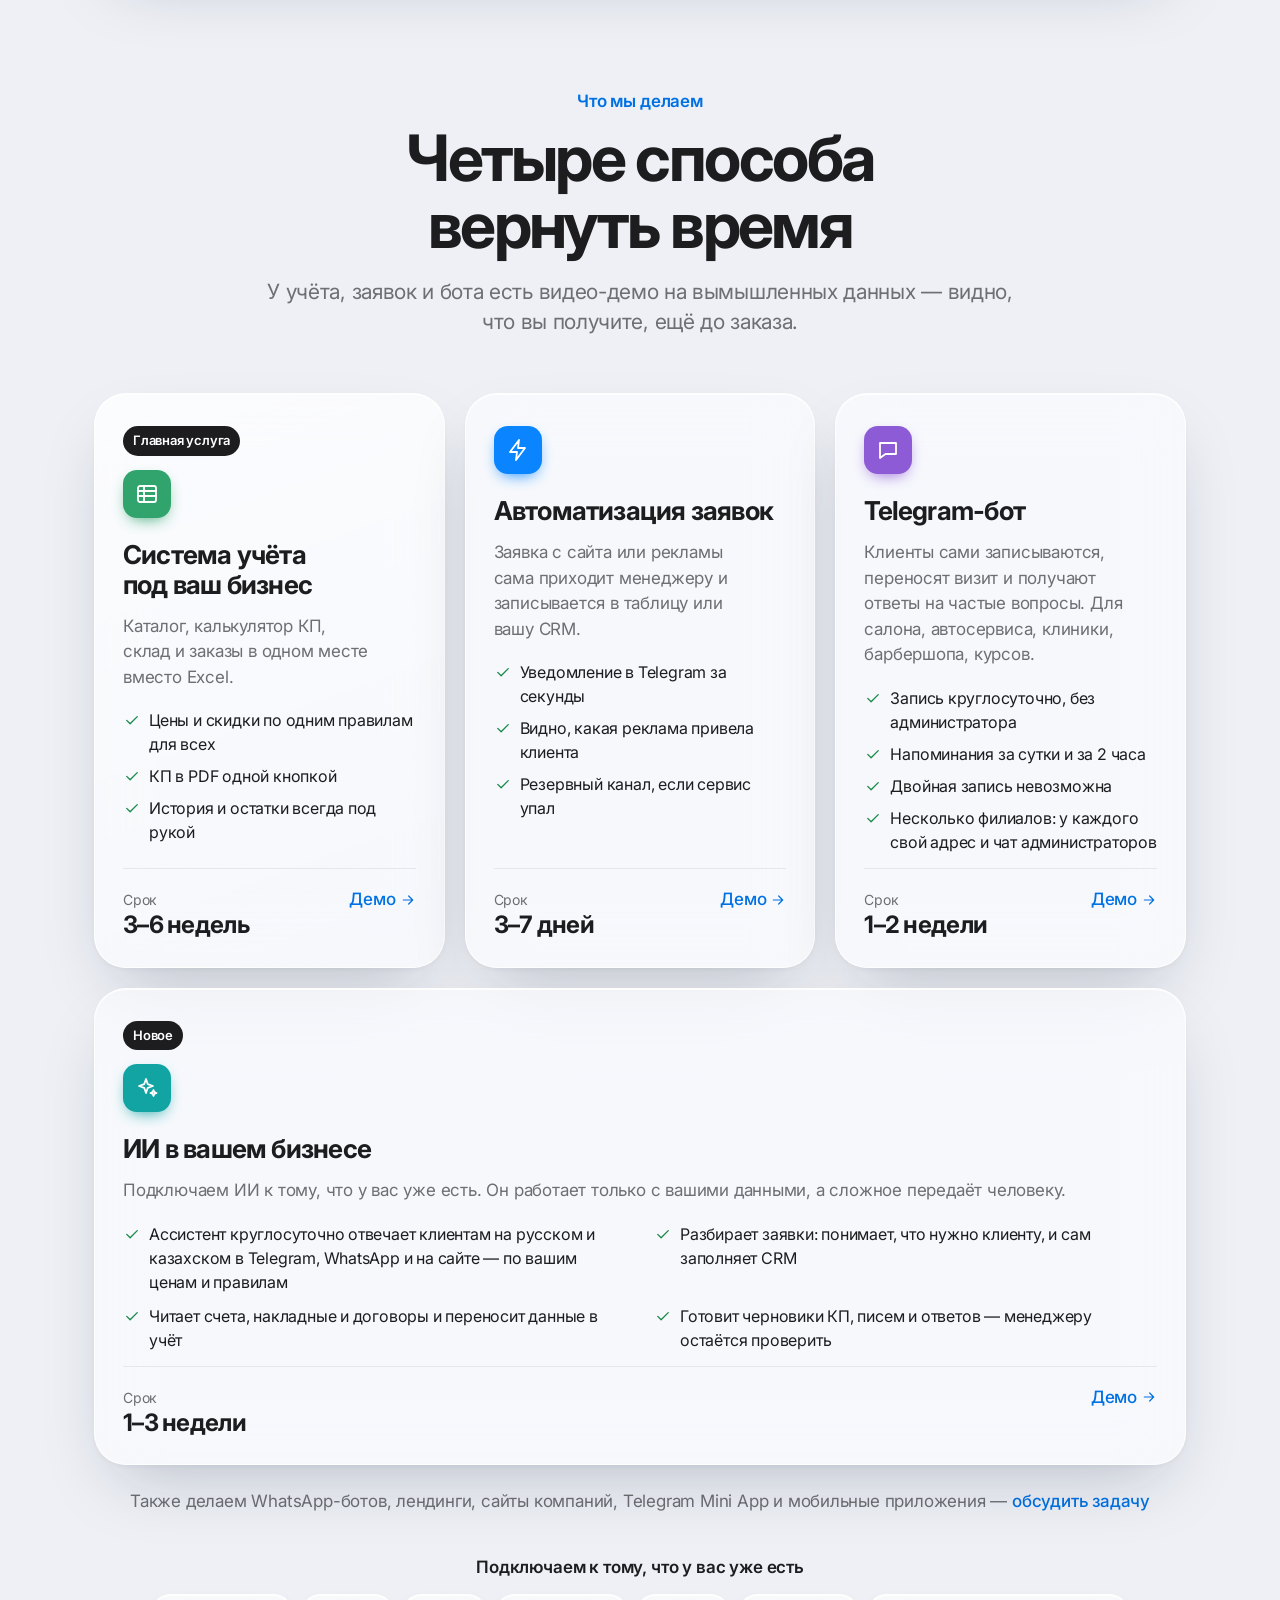
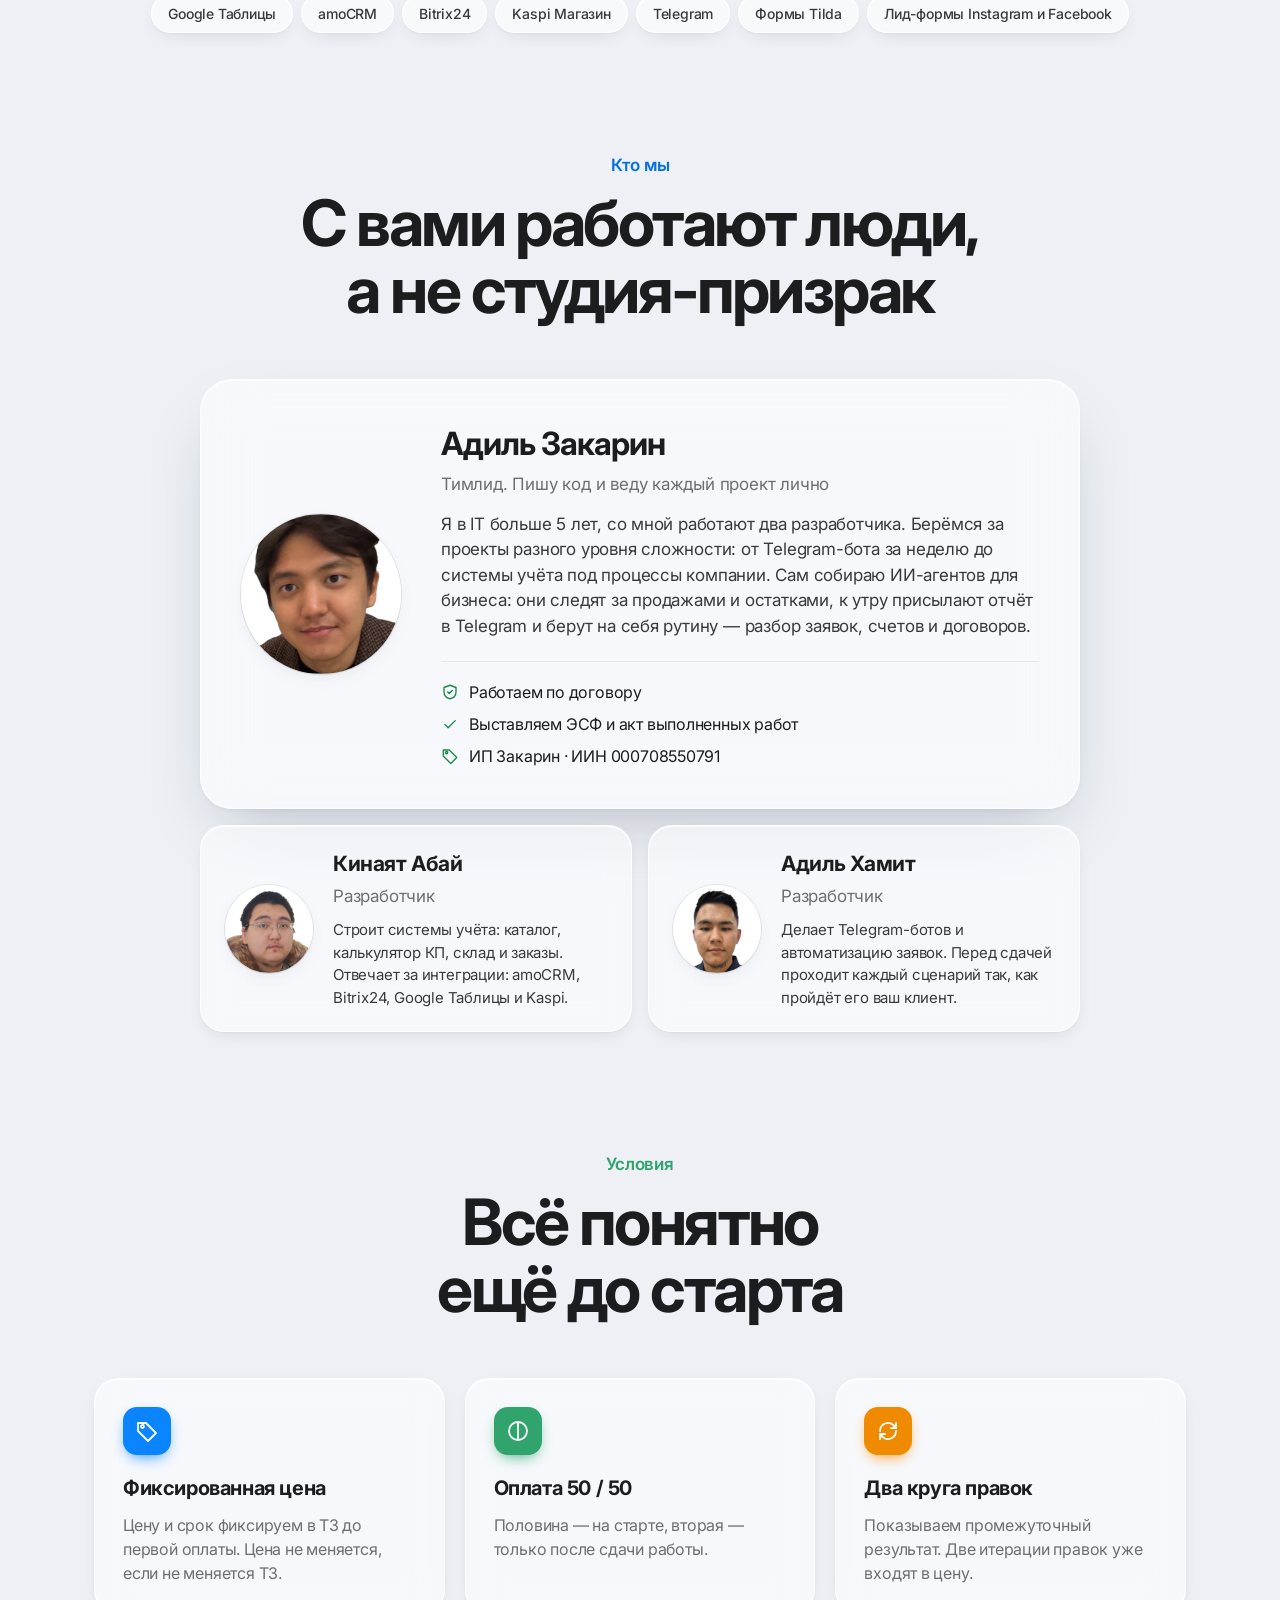
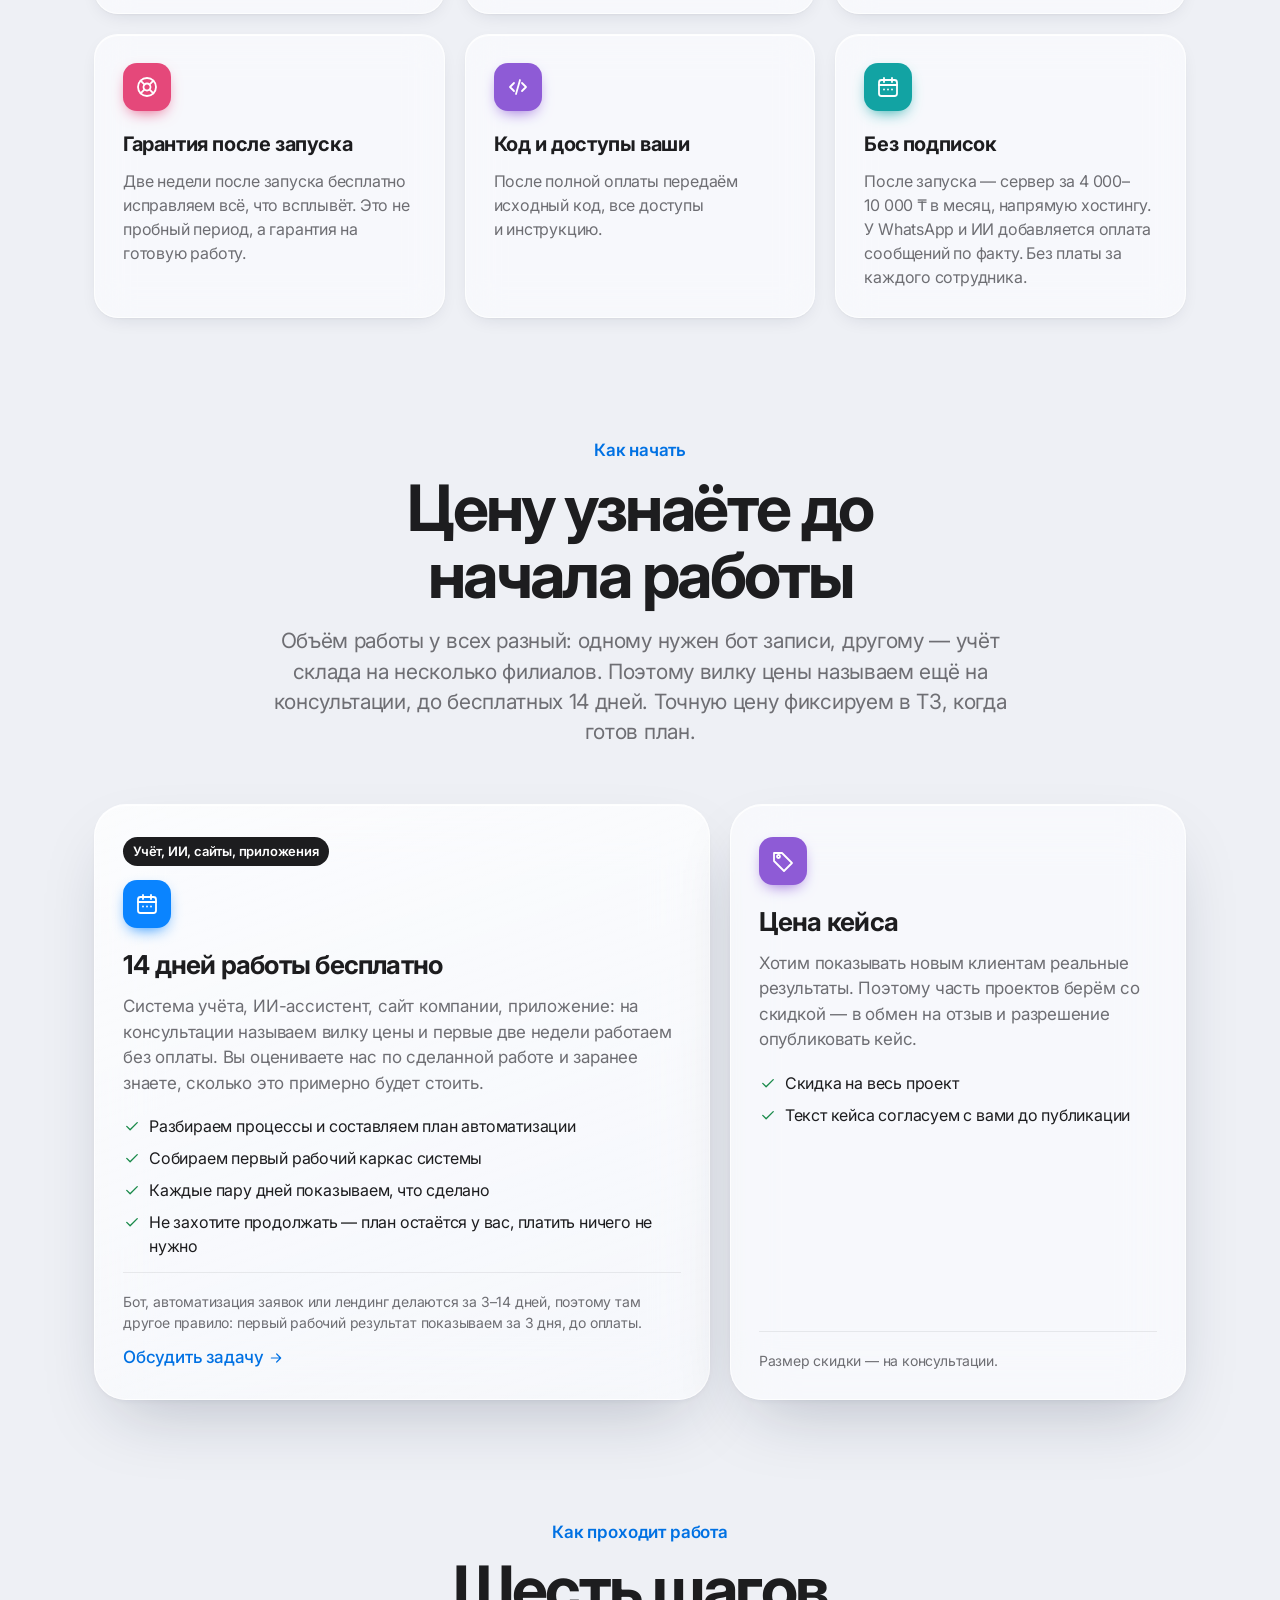
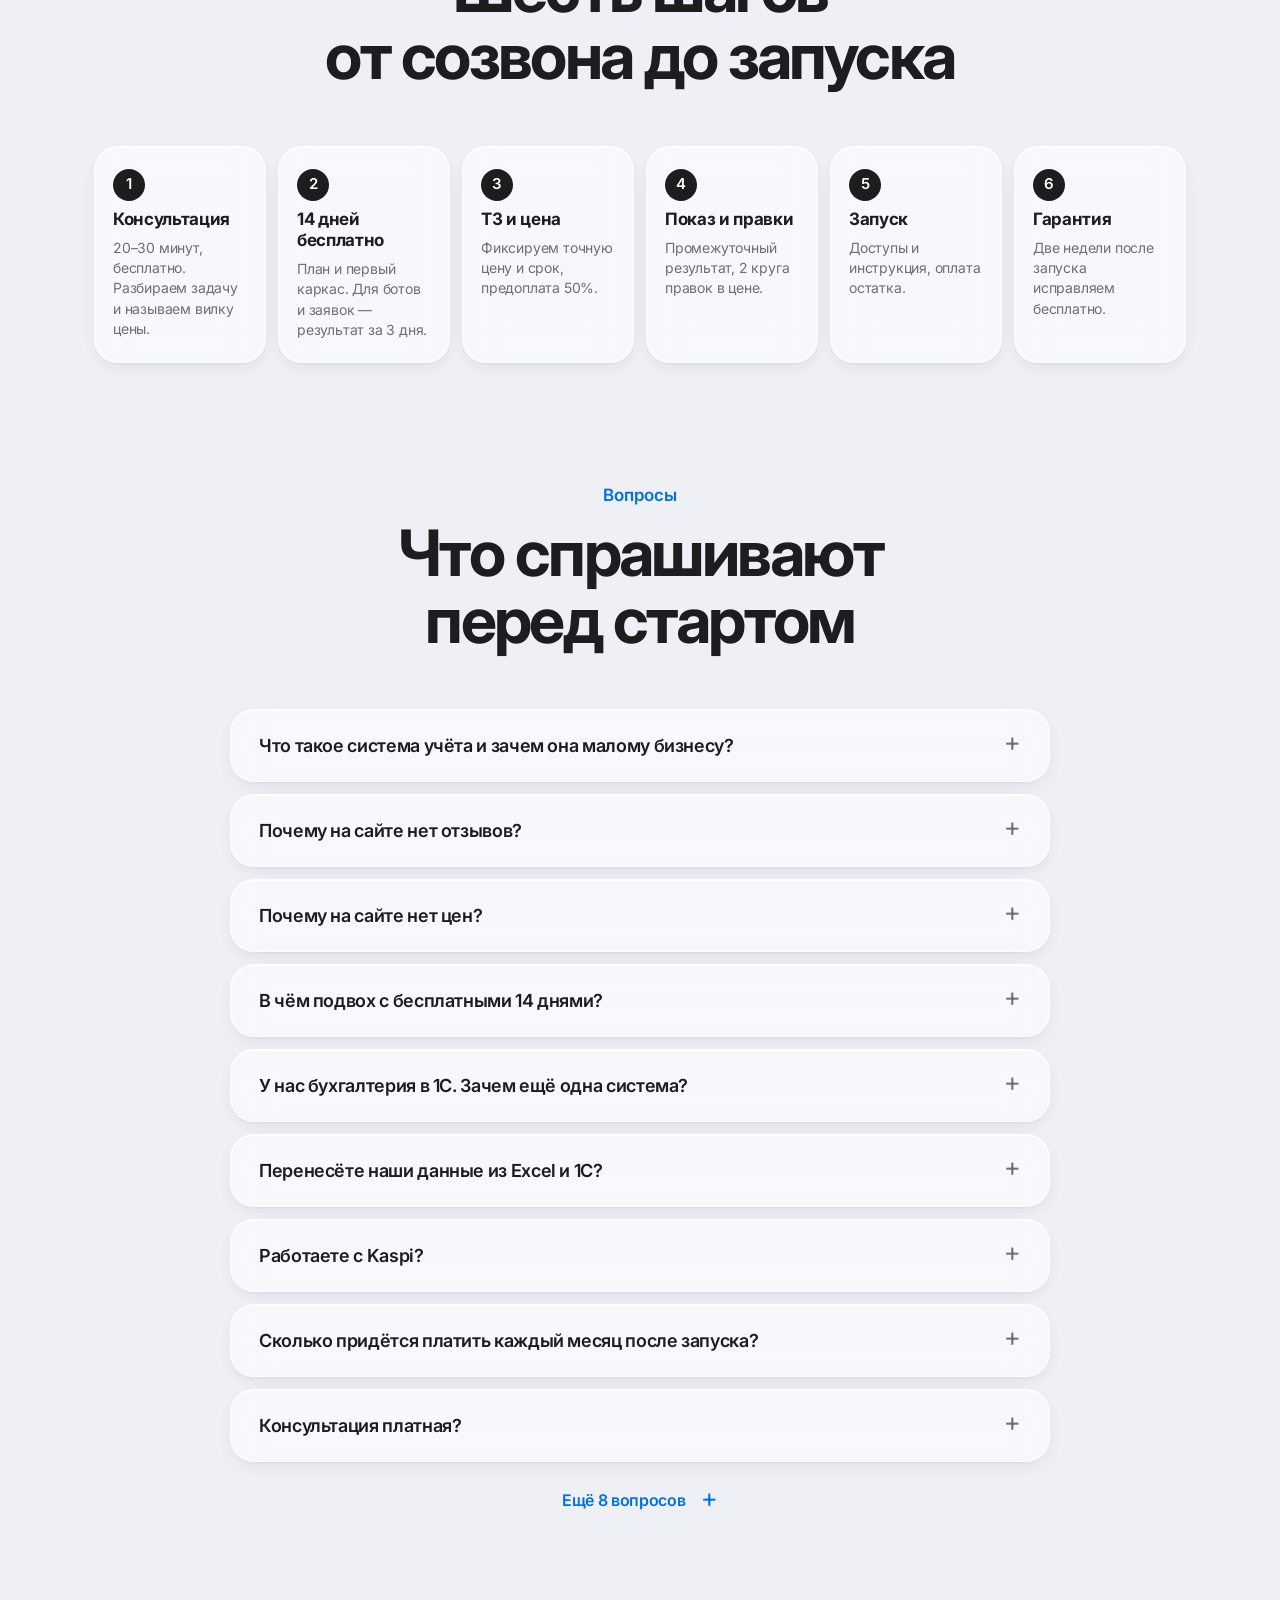
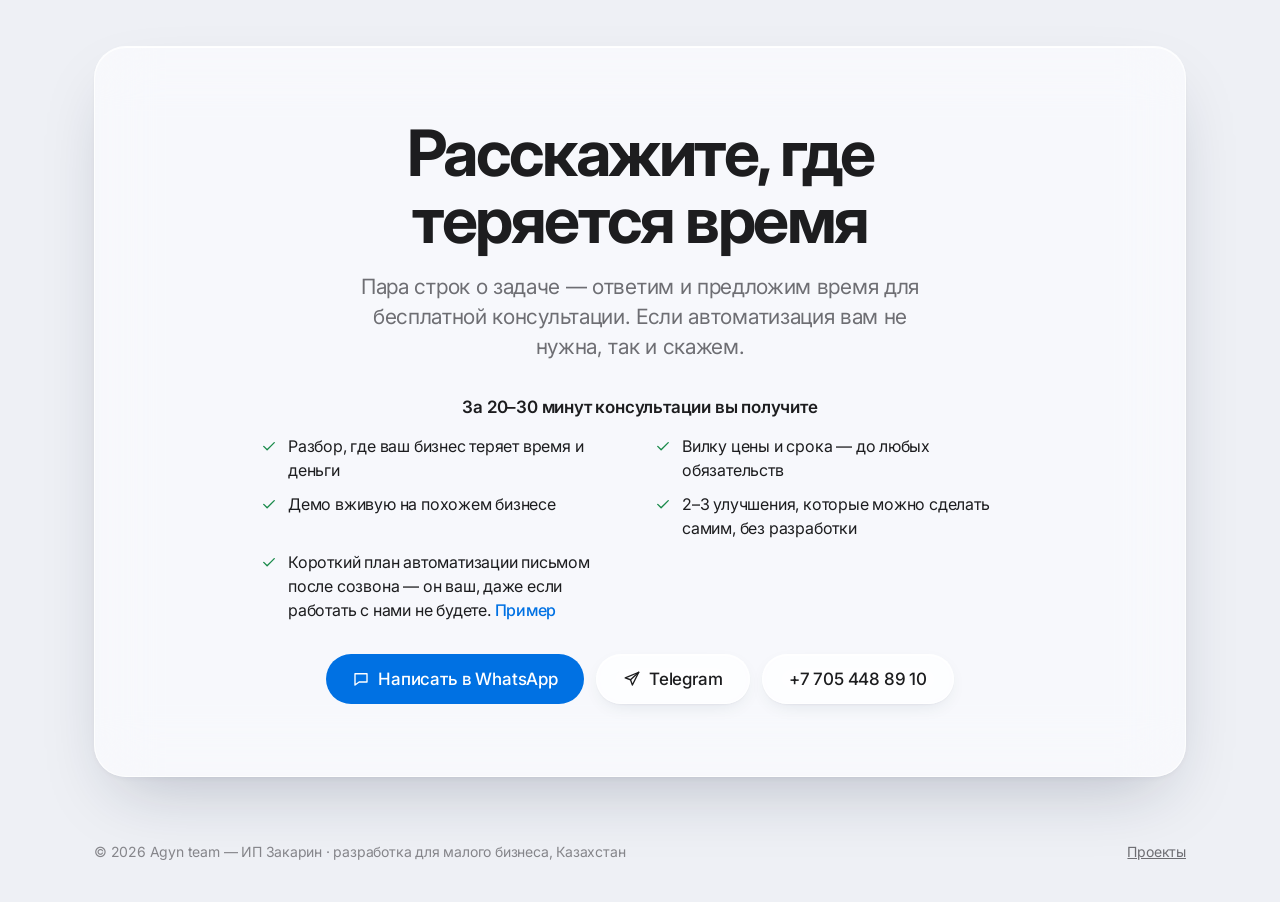
==== commit 25b193d5: "Страница для клиентов маркетологов, пример плана, НДС 16% и общее меню - agency.html: заявки с рекла" ====
--- a/index.html
+++ b/index.html
@@ -45,12 +45,14 @@
 
   <header class="nav">
     <a class="nav__logo" href="index.html">Agyn<span>.team</span></a>
-    <nav class="nav__links" aria-label="Разделы">
-      <a class="nav__keep" href="projects.html">Проекты</a>
-      <a href="#start">Как начать</a>
-      <a href="#faq">Вопросы</a>
+    <nav class="nav__links" id="nav-links" aria-label="Страницы сайта">
+      <a href="index.html" aria-current="page">Главная</a>
+      <a href="projects.html">Проекты</a>
+      <a href="plan.html">Пример плана</a>
+      <a href="agency.html">Маркетологам</a>
     </nav>
     <a class="btn btn--sm" href="#contacts">Консультация</a>
+    <button class="nav__toggle" type="button" aria-expanded="false" aria-controls="nav-links" aria-label="Меню"><svg viewBox="0 0 24 24" aria-hidden="true"><path d="M4 7h16M4 12h16M4 17h16"/></svg></button>
   </header>
 
   <main id="main">
@@ -94,7 +96,7 @@
       <div class="section-head reveal">
         <p class="eyebrow">Узнаёте свой бизнес?</p>
         <h2 id="pains-title">Деньги утекают в&nbsp;мелочах</h2>
-        <p class="lead">Не в больших ошибках, а в ежедневной ручной работе, которую можно отдать системе.</p>
+        <p class="lead">В ежедневной ручной работе, которую можно отдать системе.</p>
       </div>
       <div class="pains">
         <article class="pain glass glass--sm reveal">
@@ -243,7 +245,7 @@
         <div class="about__body">
           <h3>Адиль Закарин</h3>
           <p class="about__role">Тимлид. Пишу код и веду каждый проект лично</p>
-          <p>Я в IT больше 5 лет, со мной работают два разработчика. Берёмся за проекты разного уровня сложности: от Telegram-бота за неделю до системы учёта под процессы компании.</p>
+          <p>Я в IT больше 5 лет, со мной работают два разработчика. Берёмся за проекты разного уровня сложности: от Telegram-бота за неделю до системы учёта под процессы компании. Сам собираю ИИ-агентов для бизнеса: они следят за продажами и остатками, к утру присылают отчёт в Telegram и берут на себя рутину — разбор заявок, счетов и договоров.</p>
           <ul class="about__facts">
             <li><svg class="ic"><use href="#i-shield"/></svg>Работаем по договору</li>
             <li><svg class="ic"><use href="#i-check"/></svg>Выставляем ЭСФ и акт выполненных работ</li>
@@ -323,7 +325,7 @@
           <span class="offer__badge">Учёт, ИИ, сайты, приложения</span>
           <span class="ic-badge c-blue"><svg class="ic"><use href="#i-calendar"/></svg></span>
           <h3>14 дней работы бесплатно</h3>
-          <p>Система учёта, ИИ-ассистент, сайт компании, приложение: на консультации называем вилку цены и первые две недели работаем без оплаты. Вы оцениваете нас по делу, а не по обещаниям, и заранее знаете, сколько это примерно будет стоить.</p>
+          <p>Система учёта, ИИ-ассистент, сайт компании, приложение: на консультации называем вилку цены и первые две недели работаем без оплаты. Вы оцениваете нас по сделанной работе и заранее знаете, сколько это примерно будет стоить.</p>
           <ul>
             <li><svg class="ic"><use href="#i-check"/></svg>Разбираем процессы и составляем план автоматизации</li>
             <li><svg class="ic"><use href="#i-check"/></svg>Собираем первый рабочий каркас системы</li>
@@ -338,7 +340,7 @@
         <article class="offer glass reveal">
           <span class="ic-badge c-purple"><svg class="ic"><use href="#i-tag"/></svg></span>
           <h3>Цена кейса</h3>
-          <p>Хотим показывать новым клиентам реальные результаты, а не только демо. Поэтому часть проектов берём со скидкой — в обмен на отзыв и разрешение опубликовать кейс.</p>
+          <p>Хотим показывать новым клиентам реальные результаты. Поэтому часть проектов берём со скидкой — в обмен на отзыв и разрешение опубликовать кейс.</p>
           <ul>
             <li><svg class="ic"><use href="#i-check"/></svg>Скидка на весь проект</li>
             <li><svg class="ic"><use href="#i-check"/></svg>Текст кейса согласуем с вами до публикации</li>
@@ -354,7 +356,7 @@
     <section class="section wrap" aria-labelledby="process-title">
       <div class="section-head reveal">
         <p class="eyebrow">Как проходит работа</p>
-        <h2 id="process-title">Шесть шагов. Без&nbsp;сюрпризов.</h2>
+        <h2 id="process-title">Шесть шагов от&nbsp;созвона до&nbsp;запуска</h2>
       </div>
       <ol class="steps">
         <li class="glass glass--sm reveal"><b>Консультация</b><span>20–30 минут, бесплатно. Разбираем задачу и называем вилку цены.</span></li>
@@ -370,16 +372,16 @@
     <section id="faq" class="section wrap" aria-labelledby="faq-title">
       <div class="section-head reveal">
         <p class="eyebrow">Вопросы</p>
-        <h2 id="faq-title">Честные ответы</h2>
+        <h2 id="faq-title">Что спрашивают перед стартом</h2>
       </div>
       <div class="faq">
         <details class="glass glass--sm reveal">
           <summary>Что такое система учёта и зачем она малому бизнесу?</summary>
-          <p>Система учёта (по-английски ERP) — программа, в которой бизнес ведёт учёт в одном месте: каталог и цены, заказы, склад и остатки, расчёт коммерческих предложений. Вместо разрозненных таблиц Excel у всех сотрудников одни и те же данные и одни правила расчёта. Для малого бизнеса это не громоздкая корпоративная программа, а система под ваши процессы — только те модули, которые вам нужны. Пример такого модуля — <a class="link" href="projects.html#kp">калькулятор КП</a>.</p>
+          <p>Система учёта (по-английски ERP) — программа, в которой бизнес ведёт учёт в одном месте: каталог и цены, заказы, склад и остатки, расчёт коммерческих предложений. Вместо разрозненных таблиц Excel у всех сотрудников одни и те же данные и одни правила расчёта. Для малого бизнеса делаем только те модули, которые нужны под ваши процессы. Пример такого модуля — <a class="link" href="projects.html#kp">калькулятор КП</a>.</p>
         </details>
         <details class="glass glass--sm reveal">
           <summary>Почему на сайте нет отзывов?</summary>
-          <p>Коммерческий кейс здесь пока один, и клиент не дал разрешения публиковать детали — поэтому его название скрыто. Чтобы вам не приходилось верить на слово, мы записали видео-демо основных услуг и покажем их вживую на консультации. А на системы учёта, ИИ и сайты даём <a class="link" href="#start">14 дней работы бесплатно</a>: вы оцениваете нас по результату, а не по отзывам. Если готовы стать нашим кейсом и оставить отзыв — сделаем скидку.</p>
+          <p>Коммерческий кейс здесь пока один, и клиент не дал разрешения публиковать детали — поэтому его название скрыто. Чтобы вам не приходилось верить на слово, мы записали видео-демо основных услуг и покажем их вживую на консультации. А на системы учёта, ИИ и сайты даём <a class="link" href="#start">14 дней работы бесплатно</a>: вы оцениваете нас по результату. Если готовы стать нашим кейсом и оставить отзыв — сделаем скидку.</p>
         </details>
         <details class="glass glass--sm reveal">
           <summary>Почему на сайте нет цен?</summary>
@@ -387,56 +389,65 @@
         </details>
         <details class="glass glass--sm reveal">
           <summary>В чём подвох с бесплатными 14 днями?</summary>
-          <p>Подвоха нет. За две недели вы видите, как мы работаем, а мы — подходит ли нам задача. Если решите не продолжать, план автоматизации остаётся у вас и платить ничего не нужно. 14 дней даём на систему учёта, ИИ-ассистента, сайт компании или приложение. Бот или автоматизация заявок целиком делается быстрее двух недель, поэтому там показываем первый рабочий результат за 3 дня, до оплаты.</p>
-        </details>
-        <details class="glass glass--sm reveal">
-          <summary>Бот только в Telegram? Мои клиенты пишут в WhatsApp</summary>
-          <p>Бот записи работает в Telegram: там удобные кнопки, а подключение бесплатное. Клиентов из WhatsApp и Instagram он не теряет: ссылку на запись ставят в шапку профиля и в автоответ, и человек записывается в пару нажатий.</p>
-          <p>Если нужен бот именно в WhatsApp, сделаем за 2–3 недели. Разработка дороже, чем у Telegram-бота: WhatsApp работает только через официальный API Meta, бизнес проходит проверку, а каждый шаблон сообщения Meta одобряет заранее. Каждый месяц добавляется оплата сообщений: первые 1 000 ответов клиентам бесплатно, дальше и напоминания — примерно 8–10 ₸ за сообщение. Для салона на 300 записей в месяц с двумя напоминаниями это около 5 000–6 000 ₸. Точную вилку назовём на консультации.</p>
-        </details>
-        <details class="glass glass--sm reveal">
-          <summary>Чем это лучше готовых сервисов вроде Altegio или amoCRM?</summary>
-          <p>Готовый сервис хорош, если ваши процессы в него укладываются. Мы нужны, когда не укладываются или когда надоело платить подписку за каждого сотрудника. Вы платите за разработку один раз, система делает ровно то, что нужно вашему бизнесу, а код и данные принадлежат вам. Каждый месяц остаётся только оплата сервера. Если у вас уже есть amoCRM или Bitrix24, мы их не меняем, а подключаем к ним заявки и ботов.</p>
+          <p>За две недели вы видите, как мы работаем, а мы — подходит ли нам задача. Если решите не продолжать, план автоматизации остаётся у вас и платить ничего не нужно. 14 дней даём на систему учёта, ИИ-ассистента, сайт компании или приложение. Бот или автоматизация заявок целиком делается быстрее двух недель, поэтому там показываем первый рабочий результат за 3 дня, до оплаты.</p>
         </details>
         <details class="glass glass--sm reveal">
           <summary>У нас бухгалтерия в 1С. Зачем ещё одна система?</summary>
           <p>Бухгалтерия остаётся в 1С, мы её не трогаем. Система учёта закрывает то, в чём 1С неудобна менеджерам: каталог с актуальными ценами, расчёт КП, заказы и остатки, которые видно с телефона. Нужен ли обмен данными с 1С, решаем после того, как посмотрим вашу базу: это зависит от её версии и настроек. Если обмен не нужен или не окупается, честно скажем.</p>
         </details>
         <details class="glass glass--sm reveal">
+          <summary>Перенесёте наши данные из Excel и 1С?</summary>
+          <p>Да. Каталог, цены, клиентов и остатки переносим из ваших таблиц сами — перебивать вручную ничего не придётся. Таблицы у всех разные, поэтому сначала смотрим их и говорим, что перенесём как есть, а что нужно поправить. После переноса сверяем с вами количество позиций, цены и остатки. Из 1С переносим после того, как посмотрим базу: это зависит от её версии и настроек. Старые таблицы остаются у вас как были.</p>
+        </details>
+        <details class="glass glass--sm reveal">
           <summary>Работаете с Kaspi?</summary>
           <p>Да, с Kaspi Магазином. Новые заказы сами попадают в учёт и в Telegram, а цены и остатки из учёта уходят на Kaspi. Подключаем через официальный API Kaspi. Сначала только читаем заказы: статусы в вашем кабинете не трогаем, пока вы не проверите, что всё сходится. Готового проекта с Kaspi у нас пока нет, поэтому первый такой проект возьмём по цене кейса. Кнопку Kaspi Pay на ваш сайт не встраиваем: её подключают только по договору с Kaspi. Если клиенты платят вам переводом на Kaspi, так и останется.</p>
         </details>
         <details class="glass glass--sm reveal">
-          <summary>ИИ не наговорит клиентам лишнего?</summary>
-          <p>Ассистент отвечает только по вашей базе знаний: прайсу, услугам, правилам записи. Если ответа там нет или вопрос сложный, он передаёт диалог менеджеру, а не придумывает. Перед запуском проверяем его на реальных вопросах ваших клиентов, а все диалоги сохраняются — видно, что и кому он ответил.</p>
-        </details>
-        <details class="glass glass--sm reveal">
-          <summary>ИИ понимает казахский?</summary>
-          <p>Да. Ассистент отвечает на том языке, на котором пишет клиент, — на русском или казахском. Перед запуском проверяем ответы на обоих языках на реальных вопросах ваших клиентов.</p>
-        </details>
-        <details class="glass glass--sm reveal">
-          <summary>Куда уходят данные, которые видит ИИ?</summary>
-          <p>Подключаем ИИ-модели через официальный платный API. По условиям крупных провайдеров, например Anthropic и OpenAI, данные из API не используются для обучения моделей. Модели передаём только то, что нужно для конкретного ответа: без паролей, номеров карт и лишних личных данных.</p>
-        </details>
-        <details class="glass glass--sm reveal">
           <summary>Сколько придётся платить каждый месяц после запуска?</summary>
           <p>Только за сервер, напрямую хостингу, без нашей наценки. Для Telegram-бота или автоматизации заявок достаточно сервера в Казахстане за 4 000–6 000 ₸ в месяц, для системы учёта — 8 000–10 000 ₸. Сервис автоматизации n8n, база данных и Telegram на этом сервере работают бесплатно, отдельных подписок нет. У WhatsApp-бота добавляется оплата сообщений Meta: первые 1 000 ответов клиентам в месяц бесплатно, дальше и напоминания — примерно 8–10 ₸ за сообщение. У ИИ-решений добавляется оплата ИИ-модели по факту: около 1–5 ₸ за ответ, то есть примерно 1 000–5 000 ₸ за тысячу ответов клиентам в месяц. Домен для сайта оплачивается раз в год. Сервер и счета оформляем на вас.</p>
         </details>
         <details class="glass glass--sm reveal">
-          <summary>Цена может вырасти в процессе?</summary>
-          <p>Нет, если не меняется ТЗ. Цена фиксируется в ТЗ до старта. Если по ходу появится новая задача, сначала договариваемся о ней отдельно.</p>
-        </details>
-        <details class="glass glass--sm reveal">
           <summary>Консультация платная?</summary>
-          <p>Нет. 20–30 минут, бесплатно и без обязательств. Разберём, где теряется время, назовём вилку цены, покажем демо и подскажем 2–3 улучшения, которые можно сделать самим. После созвона пришлём короткий план автоматизации — он ваш, даже если работать с нами не будете.</p>
-        </details>
-        <details class="glass glass--sm reveal">
-          <summary>Что будет после запуска?</summary>
-          <p>Две недели гарантии: бесплатно исправляем всё, что всплывёт. Дальше — по желанию: ежемесячная поддержка с правками, обновлениями и мониторингом.</p>
-        </details>
-        <details class="glass glass--sm reveal">
-          <summary>Кому принадлежит код? Сможет ли другой разработчик его поддерживать?</summary>
-          <p>Код ваш: после полной оплаты передаём исходный код, все доступы и инструкцию. Поддерживать его сможет любой толковый разработчик: делаем на популярных технологиях, с которыми работает большинство разработчиков: Next.js, TypeScript, React Native, Supabase, n8n. Проект не привязан к нам.</p>
+          <p>Нет. 20–30 минут, бесплатно и без обязательств. Разберём, где теряется время, назовём вилку цены, покажем демо и подскажем 2–3 улучшения, которые можно сделать самим. После созвона пришлём короткий план автоматизации — он ваш, даже если работать с нами не будете. <a class="link" href="plan.html">Пример такого плана</a>.</p>
+        </details>
+        <details class="faq__more">
+          <summary>Ещё 8 вопросов</summary>
+          <div class="faq__rest">
+            <details class="glass glass--sm reveal">
+              <summary>Бот только в Telegram? Мои клиенты пишут в WhatsApp</summary>
+              <p>Бот записи работает в Telegram: там удобные кнопки, а подключение бесплатное. Клиентов из WhatsApp и Instagram он не теряет: ссылку на запись ставят в шапку профиля и в автоответ, и человек записывается в пару нажатий.</p>
+              <p>Если нужен бот именно в WhatsApp, сделаем за 2–3 недели. Разработка дороже, чем у Telegram-бота: WhatsApp работает только через официальный API Meta, бизнес проходит проверку, а каждый шаблон сообщения Meta одобряет заранее. Каждый месяц добавляется оплата сообщений: первые 1 000 ответов клиентам бесплатно, дальше и напоминания — примерно 8–10 ₸ за сообщение. Для салона на 300 записей в месяц с двумя напоминаниями это около 5 000–6 000 ₸. Точную вилку назовём на консультации.</p>
+            </details>
+            <details class="glass glass--sm reveal">
+              <summary>Чем это лучше готовых сервисов вроде Altegio или amoCRM?</summary>
+              <p>Готовый сервис хорош, если ваши процессы в него укладываются. Мы нужны, когда не укладываются или когда надоело платить подписку за каждого сотрудника. Вы платите за разработку один раз, система делает ровно то, что нужно вашему бизнесу, а код и данные принадлежат вам. Каждый месяц остаётся только оплата сервера. Если у вас уже есть amoCRM или Bitrix24, мы их не меняем, а подключаем к ним заявки и ботов.</p>
+            </details>
+            <details class="glass glass--sm reveal">
+              <summary>ИИ не наговорит клиентам лишнего?</summary>
+              <p>Ассистент отвечает только по вашей базе знаний: прайсу, услугам, правилам записи. Если ответа там нет или вопрос сложный, он передаёт диалог менеджеру. Перед запуском проверяем его на реальных вопросах ваших клиентов, а все диалоги сохраняются — видно, что и кому он ответил.</p>
+            </details>
+            <details class="glass glass--sm reveal">
+              <summary>ИИ понимает казахский?</summary>
+              <p>Да. Ассистент отвечает на том языке, на котором пишет клиент, — на русском или казахском. Перед запуском проверяем ответы на обоих языках на реальных вопросах ваших клиентов.</p>
+            </details>
+            <details class="glass glass--sm reveal">
+              <summary>Куда уходят данные, которые видит ИИ?</summary>
+              <p>Подключаем ИИ-модели через официальный платный API. По условиям крупных провайдеров, например Anthropic и OpenAI, данные из API не используются для обучения моделей. Модели передаём только то, что нужно для конкретного ответа: без паролей, номеров карт и лишних личных данных.</p>
+            </details>
+            <details class="glass glass--sm reveal">
+              <summary>Цена может вырасти в процессе?</summary>
+              <p>Нет, если не меняется ТЗ. Цена фиксируется в ТЗ до старта. Если по ходу появится новая задача, сначала договариваемся о ней отдельно.</p>
+            </details>
+            <details class="glass glass--sm reveal">
+              <summary>Что будет после запуска?</summary>
+              <p>Две недели гарантии: бесплатно исправляем всё, что всплывёт. Дальше — по желанию: ежемесячная поддержка с правками, обновлениями и мониторингом.</p>
+            </details>
+            <details class="glass glass--sm reveal">
+              <summary>Кому принадлежит код? Сможет ли другой разработчик его поддерживать?</summary>
+              <p>Код ваш: после полной оплаты передаём исходный код, все доступы и инструкцию. Поддерживать его сможет любой толковый разработчик: делаем на популярных технологиях, с которыми работает большинство разработчиков: Next.js, TypeScript, React Native, Supabase, n8n. Проект не привязан к нам.</p>
+            </details>
+          </div>
         </details>
       </div>
     </section>
@@ -452,7 +463,7 @@
           <li><svg class="ic"><use href="#i-check"/></svg>Вилку цены и срока — до любых обязательств</li>
           <li><svg class="ic"><use href="#i-check"/></svg>Демо вживую на похожем бизнесе</li>
           <li><svg class="ic"><use href="#i-check"/></svg>2–3 улучшения, которые можно сделать самим, без разработки</li>
-          <li><svg class="ic"><use href="#i-check"/></svg>Короткий план автоматизации письмом после созвона — он ваш, даже если работать с нами не будете</li>
+          <li><svg class="ic"><use href="#i-check"/></svg><span>Короткий план автоматизации письмом после созвона — он ваш, даже если работать с нами не будете. <a class="link" href="plan.html">Пример</a></span></li>
         </ul>
         <div class="final__cta">
           <!-- Готовый текст первого сообщения: «Здравствуйте, Адиль! Хочу обсудить автоматизацию. Наш бизнес: » -->
@@ -465,7 +476,7 @@
   </main>
 
   <footer class="footer wrap">
-    <span>© <span data-year>2026</span> Agyn team · разработка для малого бизнеса, Казахстан</span>
+    <span>© <span data-year>2026</span> Agyn team — ИП Закарин · разработка для малого бизнеса, Казахстан</span>
     <a href="projects.html">Проекты</a>
   </footer>
 
--- a/styles.css
+++ b/styles.css
@@ -104,6 +104,8 @@
 .nav__links a { padding: 9px 14px; border-radius: 999px; text-decoration: none; font-size: 15px; color: var(--ink-2); transition: background-color .2s; }
 .nav__links a:hover { background: rgba(29, 29, 31, .06); }
 .nav__links a[aria-current="page"] { background: rgba(29, 29, 31, .08); color: var(--ink); font-weight: 500; }
+.nav__toggle { display: none; place-items: center; width: 40px; height: 40px; margin-left: 4px; border: 0; border-radius: 999px; background: rgba(29, 29, 31, .06); color: var(--ink); cursor: pointer; -webkit-tap-highlight-color: transparent; }
+.nav__toggle svg { width: 20px; height: 20px; fill: none; stroke: currentColor; stroke-width: 1.8; stroke-linecap: round; }
 
 /* Buttons */
 .btn {
@@ -264,8 +266,12 @@
 .faq summary { list-style: none; cursor: pointer; padding: 22px 0; display: flex; justify-content: space-between; gap: 16px; font-weight: 600; font-size: 18px; letter-spacing: -0.02em; }
 .faq summary::-webkit-details-marker { display: none; }
 .faq summary::after { content: "+"; font-weight: 400; font-size: 26px; line-height: .8; color: var(--muted); transition: transform .3s var(--spring); }
-.faq details[open] summary::after { transform: rotate(45deg); }
+.faq details[open] > summary::after { transform: rotate(45deg); }
 .faq details p { padding-bottom: 24px; color: var(--ink-2); max-width: 680px; }
+.faq .faq__more { padding: 0; }
+.faq__more > summary { justify-content: center; padding: 14px 0; font-size: 16px; color: var(--blue); }
+.faq__more > summary::after { color: var(--blue); }
+.faq__rest { display: grid; gap: 12px; }
 
 /* Final CTA */
 .final { padding: 72px 40px; text-align: center; position: relative; overflow: hidden; }
@@ -285,6 +291,48 @@
 .page-hero h1 { font-size: clamp(48px, 8vw, 96px); line-height: 1; letter-spacing: -0.05em; }
 .page-hero .lead { max-width: 700px; margin-inline: auto; }
 .jump { display: flex; flex-wrap: wrap; justify-content: center; gap: 8px; margin-top: 30px; }
+
+/* Plan example */
+.page-hero .plan-title { margin-top: 28px; font-size: clamp(40px, 7vw, 80px); }
+.section--tight { padding-top: 56px; }
+.plan { max-width: 820px; margin-inline: auto; padding: 48px; }
+.plan__meta { display: grid; grid-template-columns: repeat(3, minmax(0, 1fr)); gap: 16px 28px; margin: 0; padding-bottom: 28px; border-bottom: 1px solid var(--hair); }
+.plan__meta dt { font-size: 13px; font-weight: 600; text-transform: uppercase; letter-spacing: .05em; color: var(--faint); }
+.plan__meta dd { margin: 4px 0 0; font-size: 16px; color: var(--ink-2); }
+.plan__sec { padding-block: 28px; border-bottom: 1px solid var(--hair); }
+.plan__sec h2 { font-size: 24px; letter-spacing: -0.025em; line-height: 1.2; }
+.plan__sec > p:not(.plan__hint) { margin-top: 14px; color: var(--ink-2); }
+.plan__hint { margin-top: 4px; font-size: 15px; color: var(--faint); }
+.plan__list { display: grid; gap: 10px; margin-top: 16px; }
+.plan__list > li { position: relative; padding-left: 20px; color: var(--ink-2); }
+.plan__list > li::before { content: ""; position: absolute; left: 4px; top: .65em; width: 6px; height: 6px; border-radius: 50%; background: var(--faint); }
+.plan__list--warn > li, .plan__list--ok > li { display: flex; gap: 10px; padding-left: 0; }
+.plan__list--warn > li::before, .plan__list--ok > li::before { display: none; }
+.plan__list .ic { width: 20px; height: 20px; margin-top: 2px; }
+.plan__list--warn .ic { color: var(--orange); }
+.plan__list--ok .ic { color: var(--green); }
+.plan__stages { display: grid; gap: 12px; margin-top: 18px; }
+.plan__stages li { padding: 18px 20px; display: grid; gap: 6px; }
+.plan__stages b { font-size: 17px; letter-spacing: -0.02em; }
+.plan__stages span { font-size: 15px; color: var(--ink-2); line-height: 1.5; }
+.plan__stages small { justify-self: start; margin-top: 4px; font-size: 13px; font-weight: 600; color: var(--blue); background: rgba(0, 113, 227, .08); padding: 4px 10px; border-radius: 999px; }
+.plan__stages .tile--later { background: transparent; border: 1.5px dashed rgba(29, 29, 31, .16); }
+.plan__keep { font-size: 15px; }
+.plan__price { display: grid; grid-template-columns: 1fr 1fr; gap: 12px; margin-top: 18px; }
+.plan__price > div { padding: 18px 20px; border-radius: var(--r-sm); background: var(--tile); border: 1px solid rgba(255, 255, 255, .95); display: grid; gap: 2px; align-content: start; }
+.plan__price span { font-size: 13px; font-weight: 600; color: var(--faint); }
+.plan__price b { font: 700 26px/1.15 var(--display); letter-spacing: -0.03em; }
+.plan__price small { font-size: 14px; color: var(--muted); }
+.plan__price .plan__price-fork { background: transparent; border: 1.5px dashed rgba(29, 29, 31, .16); }
+.plan__price-fork b { color: var(--muted); }
+.plan__foot { padding-top: 24px; font-size: 14px; color: var(--faint); }
+
+/* Agency clients page */
+.page-hero .agency-title { margin: 28px auto 0; max-width: 980px; font-size: clamp(38px, 6vw, 72px); line-height: 1.04; }
+.partner { padding: 40px; display: grid; grid-template-columns: 1fr auto; gap: 24px 48px; align-items: center; }
+.partner h2 { font-size: clamp(26px, 3.2vw, 36px); line-height: 1.12; letter-spacing: -0.035em; }
+.partner p:not(.eyebrow) { margin-top: 14px; color: var(--ink-2); max-width: 620px; }
+.partner__cta { display: grid; gap: 10px; }
 
 .statband { display: grid; grid-template-columns: repeat(4, 1fr); gap: 16px; margin-top: 64px; }
 .stat { padding: 24px; display: grid; gap: 6px; align-content: start; }
@@ -474,8 +522,8 @@
 .erp__note { grid-column: 1 / -1; font-size: 13px; color: var(--faint); }
 
 /* Reveal: surfaces materialise rather than just fade */
-.js .reveal { opacity: 0; transform: translateY(28px) scale(.985); filter: blur(8px); transition: opacity .9s var(--spring), transform .9s var(--spring), filter .9s var(--spring); }
-.js .reveal.is-in { opacity: 1; transform: none; filter: none; }
+.js .reveal { opacity: 0; transform: translateY(16px); transition: opacity .5s var(--spring), transform .5s var(--spring); }
+.js .reveal.is-in { opacity: 1; transform: none; }
 .js .grow i, .js .grow .bar { transform: scaleX(0); transition: transform 1.1s var(--spring) .2s; }
 .js .tiers.grow .bar { transform: scaleY(0); }
 .js .grow.is-in i { transform: none; }
@@ -504,7 +552,16 @@
   :root { --gutter: 16px; }
   body { font-size: 16px; }
   .nav { padding-left: 16px; }
-  .nav__links a:not(.nav__keep) { display: none; }
+  /* На телефоне страницы — в выпадающем меню под кнопкой */
+  .nav__toggle { display: grid; }
+  .nav__links {
+    display: none; position: absolute; top: calc(100% + 8px); left: 0; right: 0; margin: 0;
+    flex-direction: column; gap: 2px; padding: 8px; border-radius: 24px;
+    background: #fff; border: 1px solid var(--hair);
+    box-shadow: 0 20px 40px -16px rgba(20, 30, 60, .3), var(--hl);
+  }
+  .nav--open .nav__links { display: flex; }
+  .nav__links a { padding: 13px 16px; font-size: 17px; }
   .hero, .page-hero { padding-top: 112px; }
   .hero { padding-top: 96px; }
   .hero h1 { margin-top: 20px; font-size: 38px; }
@@ -536,6 +593,13 @@
   .faq summary { font-size: 17px; }
   .final { padding: 48px 22px; }
   .final__gets { grid-template-columns: 1fr; }
+  .section--tight { padding-top: 40px; }
+  .plan { padding: 28px 20px; }
+  .plan__meta { grid-template-columns: 1fr; gap: 12px; }
+  .plan__sec h2 { font-size: 21px; }
+  .plan__price { grid-template-columns: 1fr; }
+  .page-hero .agency-title { margin-top: 20px; font-size: 34px; }
+  .partner { grid-template-columns: 1fr; padding: 28px 22px; }
   .statband { grid-template-columns: 1fr 1fr; gap: 12px; margin-top: 44px; }
   .stat { padding: 18px; }
   .stat b { font-size: 32px; }
